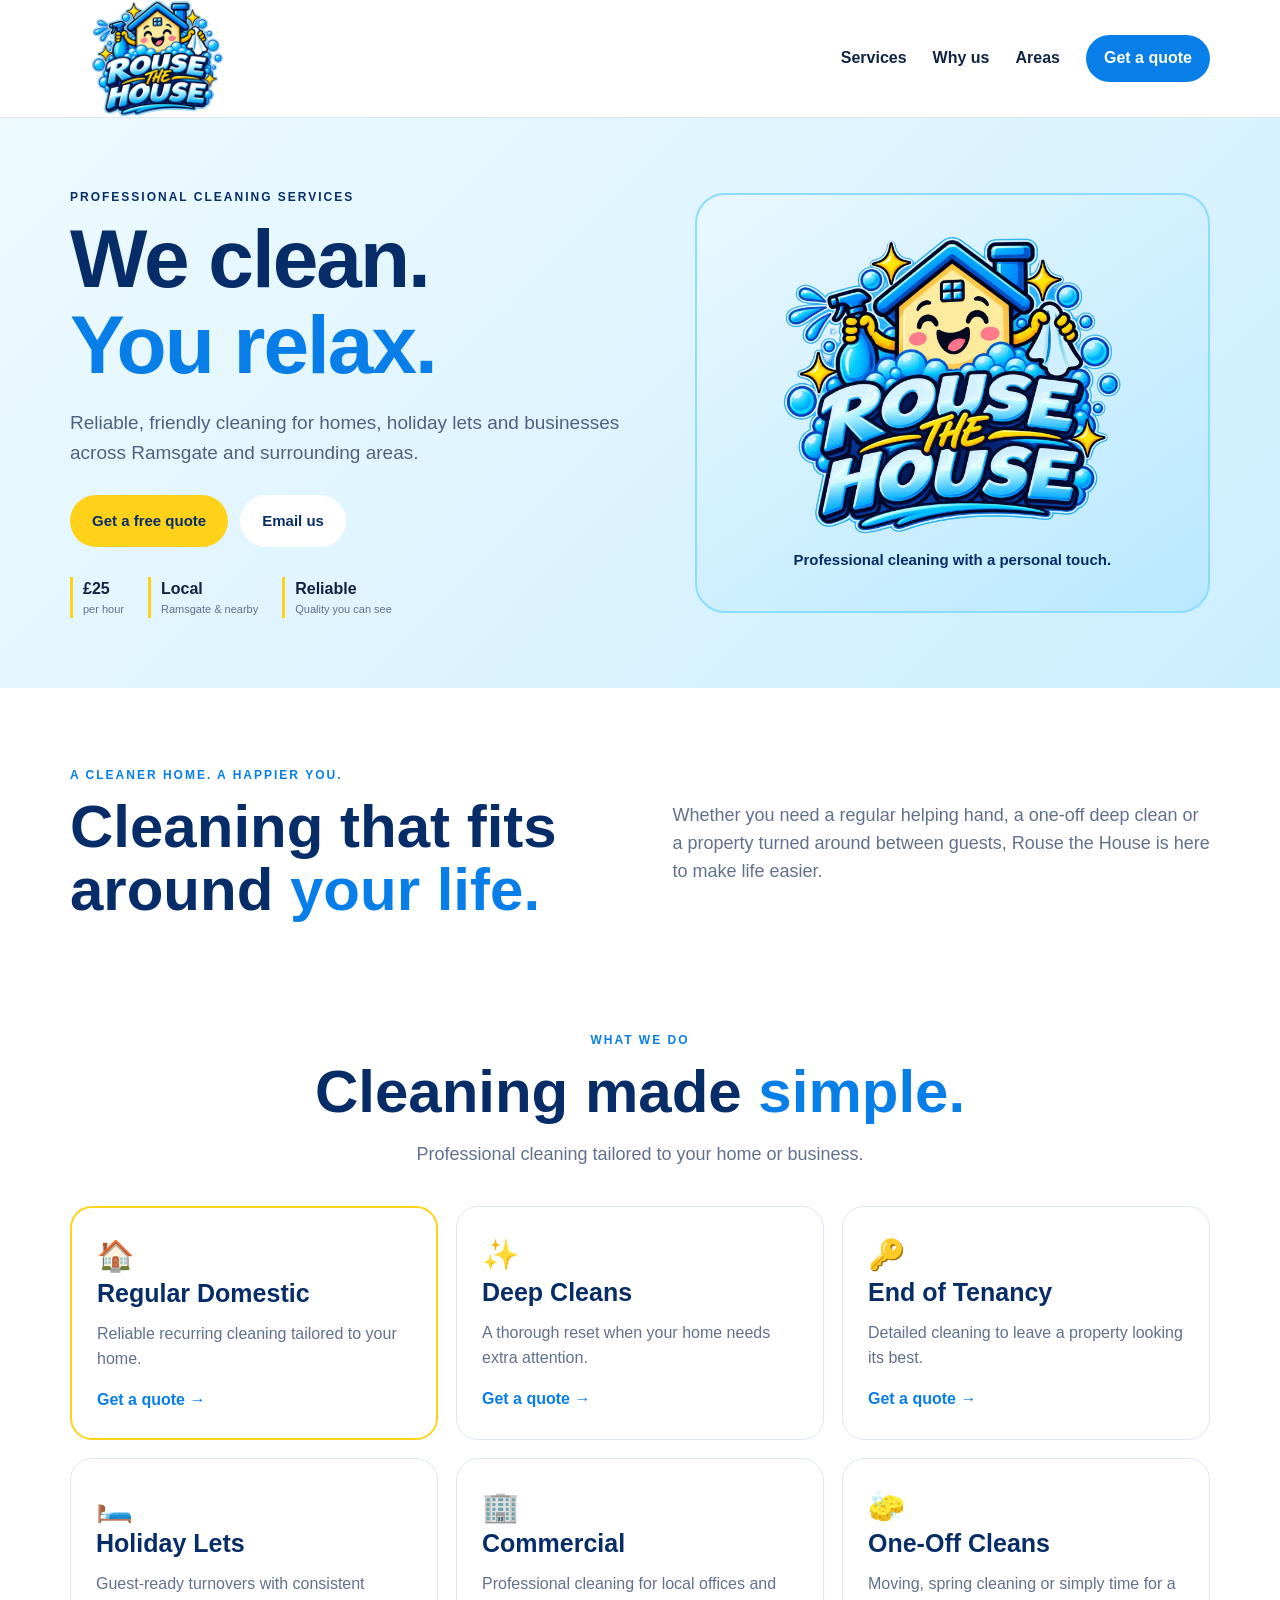
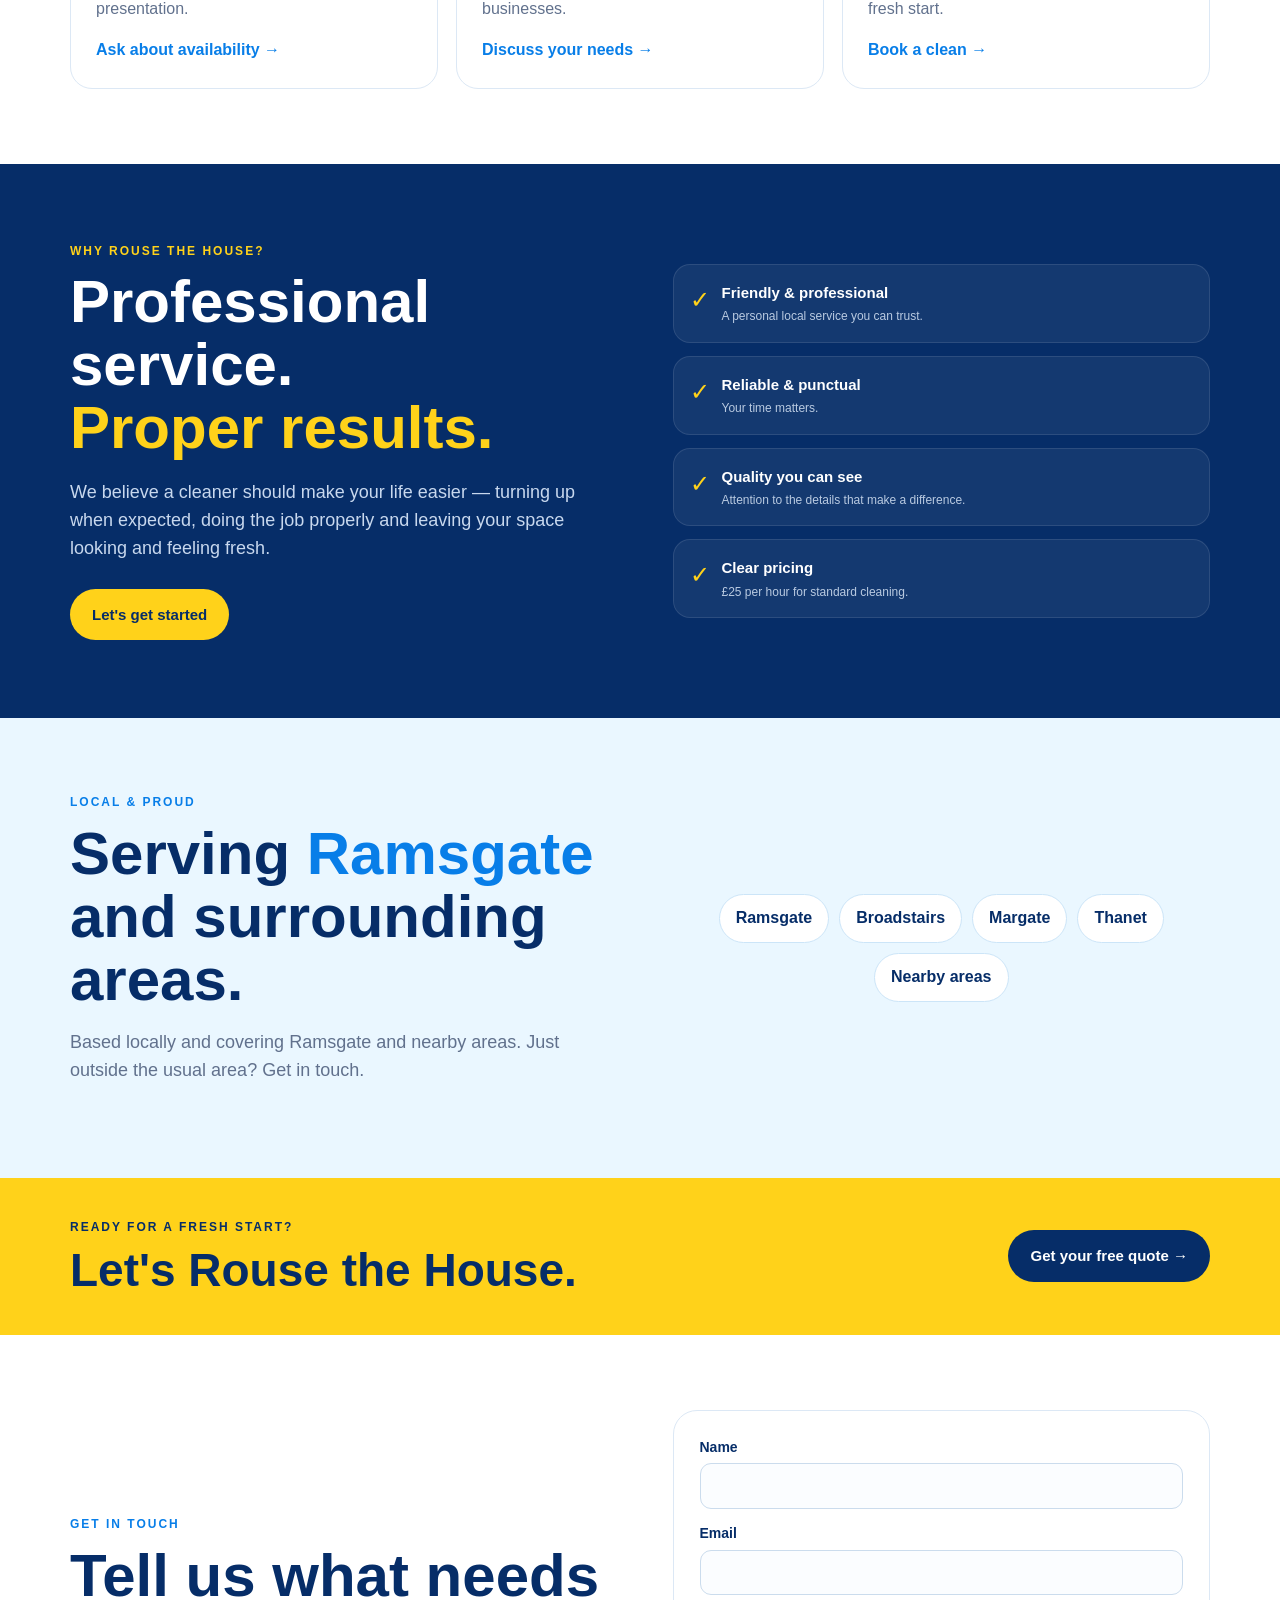
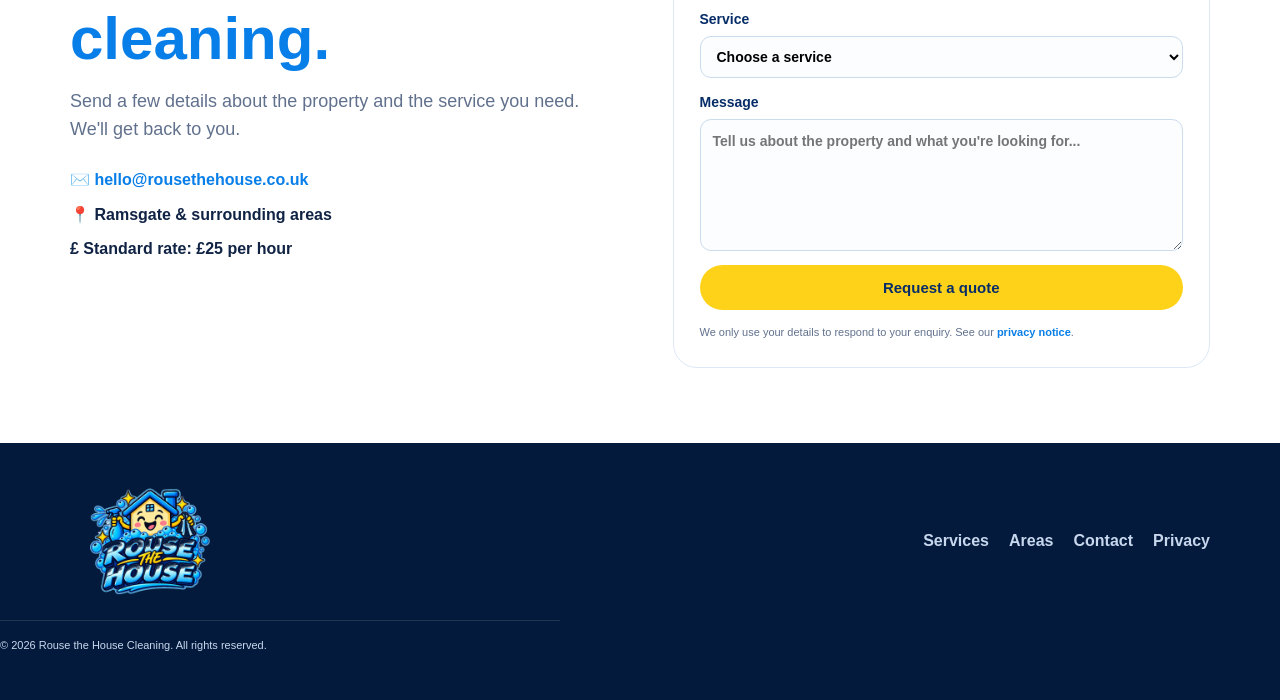
==== index.html @ a6976ee8 "Add files via upload" ====
<!doctype html>
<html lang="en-GB">
<head>
<meta charset="utf-8"><meta name="viewport" content="width=device-width,initial-scale=1">
<meta name="description" content="Rouse the House Cleaning — professional domestic and commercial cleaning in Ramsgate and surrounding areas.">
<title>Rouse the House Cleaning | Ramsgate</title>
<link rel="stylesheet" href="style.css">
</head>
<body>
<header>
  <div class="wrap nav">
    <a class="brand" href="#home"><img class="brandLogo" src="rouse-the-house-logo.png" alt="Rouse the House Cleaning"></a>
    <button class="menu" aria-label="Menu">☰</button>
    <nav><a href="#services">Services</a><a href="#why">Why us</a><a href="#areas">Areas</a><a class="navbtn" href="#contact">Get a quote</a></nav>
  </div>
</header>

<main>
<section id="home" class="hero">
 <div class="wrap heroGrid">
  <div>
   <p class="eyebrow">PROFESSIONAL CLEANING SERVICES</p>
   <h1>We clean.<br><em>You relax.</em></h1>
   <p class="lead">Reliable, friendly cleaning for homes, holiday lets and businesses across Ramsgate and surrounding areas.</p>
   <div class="actions"><a class="btn yellow" href="#contact">Get a free quote</a><a class="btn white" href="mailto:hello@rousethehouse.co.uk">Email us</a></div>
   <div class="stats"><span><b>£25</b>per hour</span><span><b>Local</b>Ramsgate & nearby</span><span><b>Reliable</b>Quality you can see</span></div>
  </div>
  <div class="logoCard">
   <img class="heroLogo" src="rouse-the-house-logo.png" alt="Rouse the House">
   <p>Professional cleaning with a personal touch.</p>
  </div>
 </div>
</section>

<section class="intro"><div class="wrap two">
 <div><p class="eyebrow blue">A CLEANER HOME. A HAPPIER YOU.</p><h2>Cleaning that fits around <em>your life.</em></h2></div>
 <p>Whether you need a regular helping hand, a one-off deep clean or a property turned around between guests, Rouse the House is here to make life easier.</p>
</div></section>

<section id="services" class="section"><div class="wrap">
 <div class="heading"><p class="eyebrow blue">WHAT WE DO</p><h2>Cleaning made <em>simple.</em></h2><p>Professional cleaning tailored to your home or business.</p></div>
 <div class="cards">
  <article><span>🏠</span><h3>Regular Domestic</h3><p>Reliable recurring cleaning tailored to your home.</p><a href="#contact">Get a quote →</a></article>
  <article><span>✨</span><h3>Deep Cleans</h3><p>A thorough reset when your home needs extra attention.</p><a href="#contact">Get a quote →</a></article>
  <article><span>🔑</span><h3>End of Tenancy</h3><p>Detailed cleaning to leave a property looking its best.</p><a href="#contact">Get a quote →</a></article>
  <article><span>🛏️</span><h3>Holiday Lets</h3><p>Guest-ready turnovers with consistent presentation.</p><a href="#contact">Ask about availability →</a></article>
  <article><span>🏢</span><h3>Commercial</h3><p>Professional cleaning for local offices and businesses.</p><a href="#contact">Discuss your needs →</a></article>
  <article><span>🧽</span><h3>One-Off Cleans</h3><p>Moving, spring cleaning or simply time for a fresh start.</p><a href="#contact">Book a clean →</a></article>
 </div>
</div></section>

<section id="why" class="dark"><div class="wrap two">
 <div><p class="eyebrow yellowText">WHY ROUSE THE HOUSE?</p><h2>Professional service.<br><em>Proper results.</em></h2><p class="copy">We believe a cleaner should make your life easier — turning up when expected, doing the job properly and leaving your space looking and feeling fresh.</p><a class="btn yellow" href="#contact">Let's get started</a></div>
 <div class="promises">
  <div>✓ <span><b>Friendly & professional</b><small>A personal local service you can trust.</small></span></div>
  <div>✓ <span><b>Reliable & punctual</b><small>Your time matters.</small></span></div>
  <div>✓ <span><b>Quality you can see</b><small>Attention to the details that make a difference.</small></span></div>
  <div>✓ <span><b>Clear pricing</b><small>£25 per hour for standard cleaning.</small></span></div>
 </div>
</div></section>

<section id="areas" class="section light"><div class="wrap two">
 <div><p class="eyebrow blue">LOCAL & PROUD</p><h2>Serving <em>Ramsgate</em> and surrounding areas.</h2><p>Based locally and covering Ramsgate and nearby areas. Just outside the usual area? Get in touch.</p></div>
 <div class="pills"><span>Ramsgate</span><span>Broadstairs</span><span>Margate</span><span>Thanet</span><span>Nearby areas</span></div>
</div></section>

<section class="yellowBand"><div class="wrap band"><div><p class="eyebrow">READY FOR A FRESH START?</p><h2>Let's Rouse the House.</h2></div><a class="btn darkBtn" href="#contact">Get your free quote →</a></div></section>

<section id="contact" class="section"><div class="wrap two contact">
 <div><p class="eyebrow blue">GET IN TOUCH</p><h2>Tell us what needs <em>cleaning.</em></h2><p>Send a few details about the property and the service you need. We'll get back to you.</p>
 <div class="details"><a href="mailto:hello@rousethehouse.co.uk">✉️ hello@rousethehouse.co.uk</a><span>📍 Ramsgate & surrounding areas</span><span>£ Standard rate: £25 per hour</span></div></div>
 <form action="mailto:hello@rousethehouse.co.uk" method="post" enctype="text/plain">
  <label>Name<input name="name" required></label><label>Email<input name="email" type="email" required></label>
  <label>Service<select name="service" required><option value="">Choose a service</option><option>Regular domestic</option><option>Deep clean</option><option>End of tenancy</option><option>Holiday let</option><option>Commercial</option><option>One-off clean</option></select></label>
  <label>Message<textarea name="message" rows="5" required placeholder="Tell us about the property and what you're looking for..."></textarea></label>
  <button class="btn yellow full">Request a quote</button>
  <small>We only use your details to respond to your enquiry. See our <a href="privacy.html">privacy notice</a>.</small>
 </form>
</div></section>
</main>

<footer><div class="wrap foot"><a class="brand" href="#home"><img class="brandLogo" src="rouse-the-house-logo.png" alt="Rouse the House Cleaning"></a><div class="links"><a href="#services">Services</a><a href="#areas">Areas</a><a href="#contact">Contact</a><a href="privacy.html">Privacy</a></div></div><div class="wrap copy">© 2026 Rouse the House Cleaning. All rights reserved.</div></footer>
<script>
const m=document.querySelector(".menu"),n=document.querySelector("nav");m.onclick=()=>n.classList.toggle("open");
document.querySelectorAll("nav a").forEach(a=>a.onclick=()=>n.classList.remove("open"));
</script>
</body></html>
---- style.css ----
:root{
 --blue:#087ee8;--deep:#062d68;--yellow:#ffd21a;--sky:#eaf7ff;
 --ink:#102344;--muted:#61718d;--line:#dce8f5;
}
*{box-sizing:border-box}
html{scroll-behavior:smooth}
body{margin:0;font-family:Arial,Helvetica,sans-serif;color:var(--ink);line-height:1.55;overflow-x:hidden}
a{text-decoration:none;color:inherit}
img{max-width:100%;height:auto;display:block}
.wrap{width:min(1140px,calc(100% - 32px));margin:0 auto}
header{position:sticky;top:0;z-index:20;background:rgba(255,255,255,.97);border-bottom:1px solid var(--line)}
.nav{min-height:76px;display:flex;align-items:center;justify-content:space-between;gap:20px}
.brandLogo{width:175px;height:auto}
nav{display:flex;align-items:center;gap:26px;font-weight:800}
nav a:hover{color:var(--blue)}
.navbtn{background:var(--blue);color:#fff!important;padding:11px 18px;border-radius:30px}
.menu{display:none;border:0;background:none;font-size:28px;color:var(--deep)}

.hero{background:linear-gradient(135deg,#eefaff,#cdeeff);padding:70px 0}
.heroGrid{display:grid;grid-template-columns:1.05fr .95fr;gap:55px;align-items:center}
.eyebrow{font-size:12px;letter-spacing:2px;font-weight:900;margin:0 0 10px;color:var(--deep)}
.blue{color:var(--blue)}
.yellowText{color:var(--yellow)}
h1,h2,h3{font-family:Arial,Helvetica,sans-serif;line-height:1.05;margin:0}
h1{font-size:clamp(50px,7vw,82px);color:var(--deep);letter-spacing:-2px}
h1 em,h2 em{font-style:normal;color:var(--blue)}
h2{font-size:clamp(40px,5vw,60px);color:var(--deep)}
h3{font-size:25px;color:var(--deep)}
.lead{font-size:19px;color:#4e6280;max-width:620px;margin:20px 0 28px}
.actions{display:flex;gap:12px;flex-wrap:wrap}
.btn{display:inline-flex;align-items:center;justify-content:center;border:0;border-radius:30px;padding:14px 22px;font-weight:900;font-size:15px;cursor:pointer}
.yellow{background:var(--yellow);color:var(--deep)}
.white{background:#fff;color:var(--deep)}
.stats{display:flex;gap:24px;margin-top:30px}
.stats span{border-left:3px solid var(--yellow);padding-left:10px;font-size:11px;color:var(--muted)}
.stats b{display:block;font-size:16px;color:var(--ink)}
.logoCard{background:linear-gradient(145deg,#e9f8ff,#b9e8ff);border:2px solid #8bdcff;border-radius:30px;padding:30px;min-height:420px;display:flex;flex-direction:column;align-items:center;justify-content:center;text-align:center}
.heroLogo{width:min(100%,470px);max-height:355px;object-fit:contain}
.logoCard p{margin:12px 0 0;font-weight:800;color:var(--deep);font-size:15px}

.intro{padding:78px 0 35px}
.two{display:grid;grid-template-columns:1fr 1fr;gap:65px;align-items:center}
.intro p:last-child,.light p:last-child{font-size:18px;color:var(--muted)}
.section{padding:75px 0}
.heading{text-align:center;max-width:680px;margin:0 auto 38px}
.heading>p:last-child{color:var(--muted);font-size:18px}
.cards{display:grid;grid-template-columns:repeat(3,1fr);gap:18px}
.cards article{border:1px solid var(--line);border-radius:22px;padding:25px;background:#fff}
.cards article:first-child{border:2px solid var(--yellow)}
.cards article>span{font-size:30px}
.cards p{color:var(--muted)}
.cards a{font-weight:900;color:var(--blue)}

.dark{padding:78px 0;background:var(--deep);color:#fff}
.dark h2{color:#fff}
.dark h2 em{color:var(--yellow)}
.copy{font-size:18px;color:#c8d8ee;max-width:560px;margin:20px 0 26px}
.promises{display:grid;gap:13px}
.promises>div{background:rgba(255,255,255,.06);border:1px solid rgba(255,255,255,.1);border-radius:17px;padding:16px;color:var(--yellow);font-size:24px;display:flex;gap:12px;align-items:flex-start}
.promises span{font-size:15px;color:#fff}
.promises small{display:block;color:#b9cae1;font-size:12px;margin-top:3px}
.light{background:var(--sky)}
.pills{display:flex;gap:10px;flex-wrap:wrap;justify-content:center}
.pills span{background:#fff;padding:11px 16px;border-radius:30px;font-weight:900;color:var(--deep);border:1px solid #cce5f8}

.yellowBand{background:var(--yellow);padding:40px 0}
.band{display:flex;align-items:center;justify-content:space-between;gap:25px}
.band h2{font-size:46px}
.darkBtn{background:var(--deep);color:#fff}

.contact>div:first-child>p:not(.eyebrow){color:var(--muted);font-size:18px}
.details{display:grid;gap:10px;margin-top:24px;font-weight:800}
.details a{color:var(--blue)}
form{background:#fff;border:1px solid var(--line);border-radius:24px;padding:26px;display:grid;gap:14px}
label{font-size:14px;font-weight:900;color:var(--deep)}
input,select,textarea{display:block;width:100%;margin-top:5px;border:1px solid #cbdced;border-radius:11px;padding:11px 12px;font:inherit;background:#fbfdff}
textarea{resize:vertical}
.full{width:100%}
form small{color:var(--muted);font-size:11px}
form small a{color:var(--blue);font-weight:900}

footer{background:#041a3c;color:#c7d7ed;padding:45px 0 20px}
.foot{display:flex;justify-content:space-between;align-items:center;gap:25px}
.foot .brandLogo{width:160px}
.links{display:flex;gap:20px;font-weight:800}
.links a:hover{color:var(--yellow)}
footer .copy{border-top:1px solid rgba(255,255,255,.12);margin-top:25px;padding-top:16px;font-size:11px}

@media(max-width:850px){
 .wrap{width:calc(100% - 28px)}
 .nav{min-height:70px}
 .brandLogo{width:160px}
 .menu{display:block}
 nav{display:none;position:absolute;top:70px;left:0;right:0;background:#fff;padding:18px 20px;flex-direction:column;align-items:stretch;gap:0;border-bottom:1px solid var(--line)}
 nav.open{display:flex}
 nav a{padding:13px 5px}
 .hero{padding:50px 0}
 .heroGrid,.two{grid-template-columns:1fr;gap:38px}
 .heroGrid>div:first-child{min-width:0}
 h1{font-size:58px;letter-spacing:-1px}
 .lead{font-size:17px}
 .logoCard{min-height:350px;padding:24px 14px}
 .heroLogo{max-height:290px}
 .stats{display:grid;grid-template-columns:repeat(2,1fr);gap:12px}
 .stats span:last-child{grid-column:1/-1}
 .section,.intro{padding:60px 0 25px}
 .cards{grid-template-columns:1fr 1fr}
 .dark{padding:65px 0}
 .band{align-items:flex-start}
}
@media(max-width:560px){
 .brandLogo{width:150px}
 .hero{padding:42px 0}
 h1{font-size:51px}
 h2{font-size:42px}
 .eyebrow{font-size:10px;letter-spacing:1.5px}
 .actions{display:grid;grid-template-columns:1fr}
 .actions .btn{width:100%}
 .stats{grid-template-columns:1fr 1fr}
 .stats span:last-child{grid-column:auto}
 .stats span{font-size:10px}
 .stats b{font-size:14px}
 .logoCard{min-height:300px;border-radius:24px;padding:18px 10px}
 .heroLogo{max-height:245px}
 .logoCard p{font-size:12px}
 .cards{grid-template-columns:1fr}
 .cards article{padding:21px}
 .promises>div{font-size:21px}
 .band{display:grid;grid-template-columns:1fr;gap:18px}
 .band h2{font-size:38px}
 .foot{display:grid;grid-template-columns:1fr;gap:20px}
 .links{flex-wrap:wrap;gap:14px;font-size:14px}
}
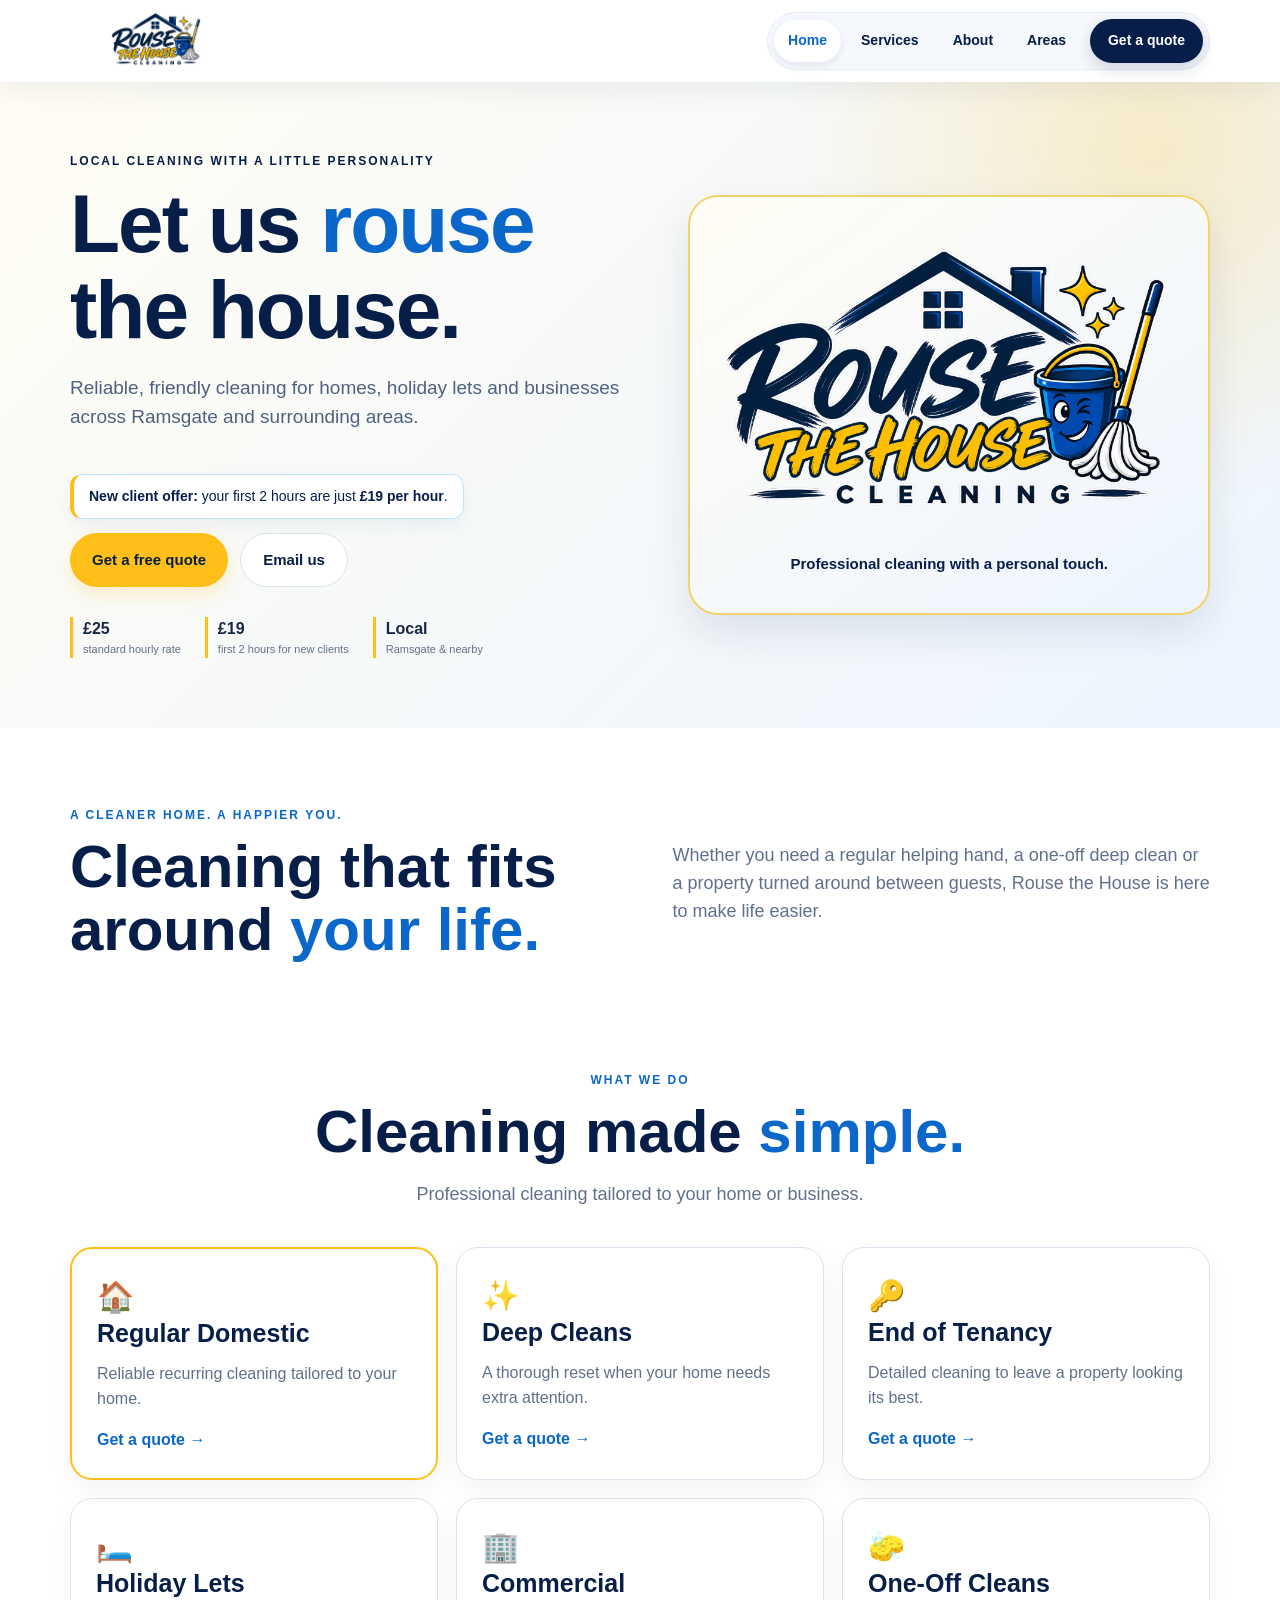
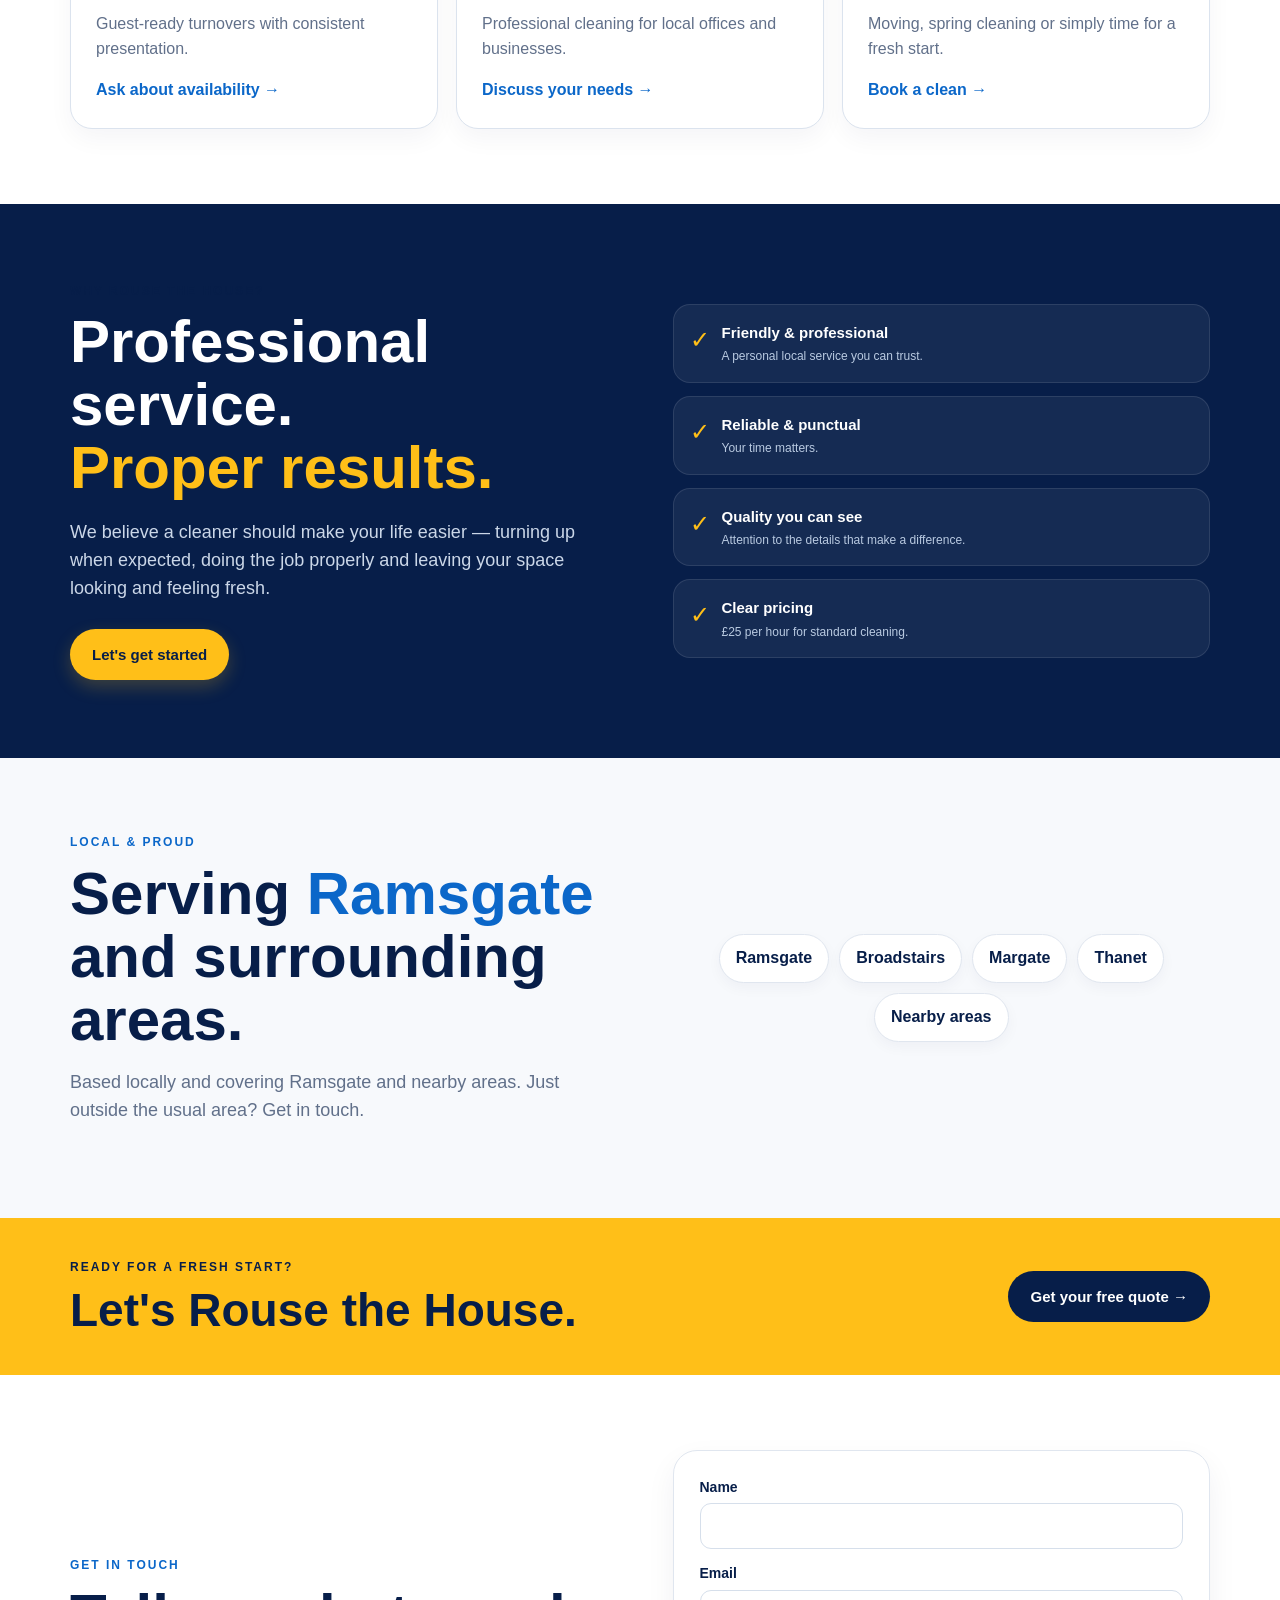
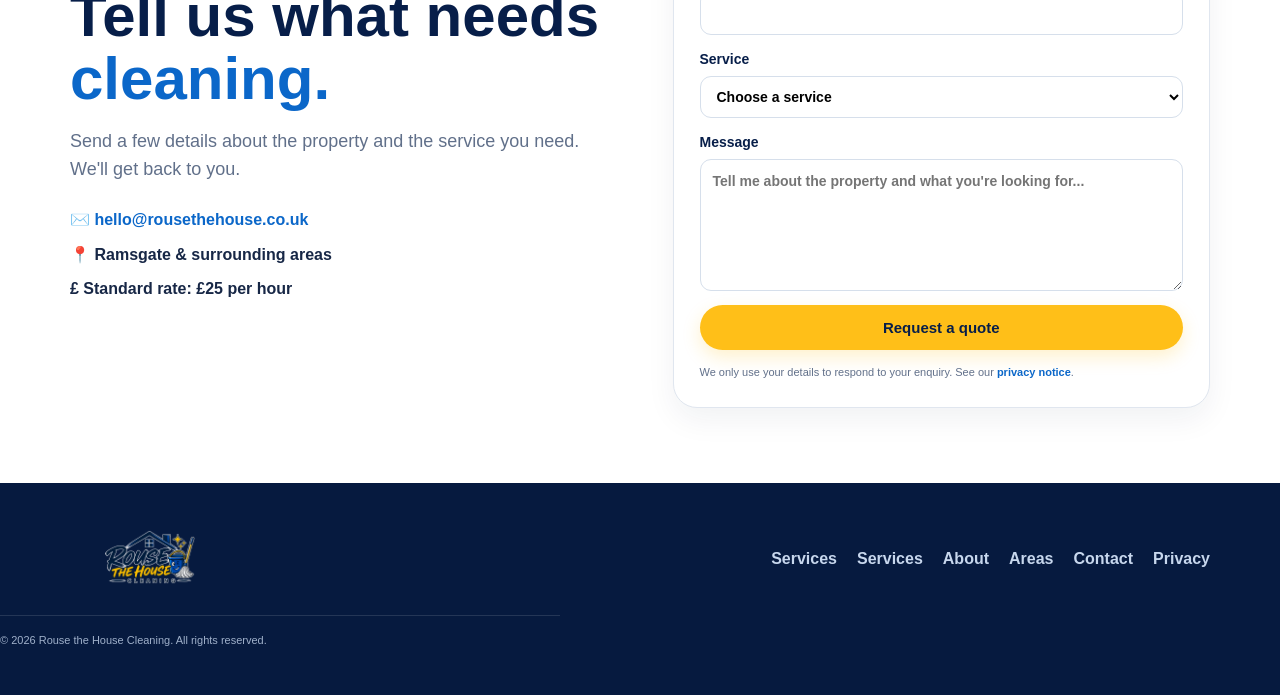
==== commit fe98cf87: "Add files via upload" ====
--- a/index.html
+++ b/index.html
@@ -4,14 +4,14 @@
 <meta charset="utf-8"><meta name="viewport" content="width=device-width,initial-scale=1">
 <meta name="description" content="Rouse the House Cleaning — professional domestic and commercial cleaning in Ramsgate and surrounding areas.">
 <title>Rouse the House Cleaning | Ramsgate</title>
-<link rel="stylesheet" href="style.css">
+<link rel="stylesheet" href="style.css"><link rel="icon" type="image/png" href="favicon.png">
 </head>
 <body>
 <header>
   <div class="wrap nav">
     <a class="brand" href="#home"><img class="brandLogo" src="rouse-the-house-logo.png" alt="Rouse the House Cleaning"></a>
-    <button class="menu" aria-label="Menu">☰</button>
-    <nav><a href="#services">Services</a><a href="#why">Why us</a><a href="#areas">Areas</a><a class="navbtn" href="#contact">Get a quote</a></nav>
+    <button class="menu" aria-label="Open navigation"><span></span><span></span><span></span></button>
+    <nav><a class="active" href="index.html">Home</a><a href="services.html">Services</a><a href="about.html">About</a><a href="#areas">Areas</a><a class="navbtn" href="#contact">Get a quote</a></nav>
   </div>
 </header>
 
@@ -19,11 +19,11 @@
 <section id="home" class="hero">
  <div class="wrap heroGrid">
   <div>
-   <p class="eyebrow">PROFESSIONAL CLEANING SERVICES</p>
-   <h1>We clean.<br><em>You relax.</em></h1>
-   <p class="lead">Reliable, friendly cleaning for homes, holiday lets and businesses across Ramsgate and surrounding areas.</p>
+   <p class="eyebrow">LOCAL CLEANING WITH A LITTLE PERSONALITY</p>
+   <h1>Let us <em>rouse</em><br>the house.</h1>
+   <p class="lead">Reliable, friendly cleaning for homes, holiday lets and businesses across Ramsgate and surrounding areas.</p><p class="offer"><strong>New client offer:</strong> your first 2 hours are just <strong>£19 per hour</strong>.</p>
    <div class="actions"><a class="btn yellow" href="#contact">Get a free quote</a><a class="btn white" href="mailto:hello@rousethehouse.co.uk">Email us</a></div>
-   <div class="stats"><span><b>£25</b>per hour</span><span><b>Local</b>Ramsgate & nearby</span><span><b>Reliable</b>Quality you can see</span></div>
+   <div class="stats"><span><b>£25</b>standard hourly rate</span><span><b>£19</b>first 2 hours for new clients</span><span><b>Local</b>Ramsgate & nearby</span></div>
   </div>
   <div class="logoCard">
    <img class="heroLogo" src="rouse-the-house-logo.png" alt="Rouse the House">
@@ -69,17 +69,21 @@
 <section id="contact" class="section"><div class="wrap two contact">
  <div><p class="eyebrow blue">GET IN TOUCH</p><h2>Tell us what needs <em>cleaning.</em></h2><p>Send a few details about the property and the service you need. We'll get back to you.</p>
  <div class="details"><a href="mailto:hello@rousethehouse.co.uk">✉️ hello@rousethehouse.co.uk</a><span>📍 Ramsgate & surrounding areas</span><span>£ Standard rate: £25 per hour</span></div></div>
- <form action="mailto:hello@rousethehouse.co.uk" method="post" enctype="text/plain">
-  <label>Name<input name="name" required></label><label>Email<input name="email" type="email" required></label>
+ <form action="https://formsubmit.co/hello@rousethehouse.co.uk" method="POST">
+  <input type="hidden" name="_subject" value="New Rouse the House quote request">
+  <input type="hidden" name="_template" value="table">
+  <input type="hidden" name="_honey" style="display:none">
+  <label>Name<input name="name" required autocomplete="name"></label>
+  <label>Email<input name="email" type="email" required autocomplete="email"></label>
   <label>Service<select name="service" required><option value="">Choose a service</option><option>Regular domestic</option><option>Deep clean</option><option>End of tenancy</option><option>Holiday let</option><option>Commercial</option><option>One-off clean</option></select></label>
-  <label>Message<textarea name="message" rows="5" required placeholder="Tell us about the property and what you're looking for..."></textarea></label>
+  <label>Message<textarea name="message" rows="5" required placeholder="Tell me about the property and what you're looking for..."></textarea></label>
   <button class="btn yellow full">Request a quote</button>
   <small>We only use your details to respond to your enquiry. See our <a href="privacy.html">privacy notice</a>.</small>
  </form>
 </div></section>
 </main>
 
-<footer><div class="wrap foot"><a class="brand" href="#home"><img class="brandLogo" src="rouse-the-house-logo.png" alt="Rouse the House Cleaning"></a><div class="links"><a href="#services">Services</a><a href="#areas">Areas</a><a href="#contact">Contact</a><a href="privacy.html">Privacy</a></div></div><div class="wrap copy">© 2026 Rouse the House Cleaning. All rights reserved.</div></footer>
+<footer><div class="wrap foot"><a class="brand" href="#home"><img class="brandLogo" src="rouse-the-house-logo.png" alt="Rouse the House Cleaning"></a><div class="links"><a href="#services">Services</a><a href="services.html">Services</a><a href="about.html">About</a><a href="#areas">Areas</a><a href="#contact">Contact</a><a href="privacy.html">Privacy</a></div></div><div class="wrap copy">© 2026 Rouse the House Cleaning. All rights reserved.</div></footer>
 <script>
 const m=document.querySelector(".menu"),n=document.querySelector("nav");m.onclick=()=>n.classList.toggle("open");
 document.querySelectorAll("nav a").forEach(a=>a.onclick=()=>n.classList.remove("open"));
--- a/style.css
+++ b/style.css
@@ -1,7 +1,9 @@
+
 
 :root{
- --blue:#087ee8;--deep:#062d68;--yellow:#ffd21a;--sky:#eaf7ff;
- --ink:#102344;--muted:#61718d;--line:#dce8f5;
+ --blue:#0b67c9;--deep:#071e49;--yellow:#ffbf18;--sky:#fff9e8;
+ --ink:#172746;--muted:#61708a;--line:#dbe3ee;
+ --blueSoft:#eaf3ff;--goldSoft:#fff5cf;
 }
 *{box-sizing:border-box}
 html{scroll-behavior:smooth}
@@ -132,3 +134,582 @@
  .foot{display:grid;grid-template-columns:1fr;gap:20px}
  .links{flex-wrap:wrap;gap:14px;font-size:14px}
 }
+
+
+nav a.active{color:var(--blue)}
+.offer{display:inline-block;background:#fff;border:1px solid #bfe5fb;border-left:4px solid var(--yellow);padding:11px 15px;border-radius:12px;color:var(--deep);font-size:14px;box-shadow:0 8px 20px rgba(6,45,104,.06)}
+.offer strong{font-weight:900}
+.aboutHero{background:linear-gradient(135deg,#fffdf7,#eef8ff);padding:72px 0 80px}
+.aboutGrid{display:grid;grid-template-columns:1fr .85fr;gap:70px;align-items:center}
+.aboutCopy h1{font-size:clamp(48px,6vw,72px)}
+.aboutCopy>p:not(.eyebrow){font-size:17px;color:#4e6280}
+.goldLine{width:55px;height:3px;background:var(--yellow);margin:25px 0}
+.closing{font-weight:900!important;color:var(--deep)!important;font-size:18px!important}
+.aboutPhotoWrap{position:relative;padding-bottom:28px}
+.aboutPhoto{width:100%;aspect-ratio:4/5;object-fit:cover;object-position:center top;border-radius:28px;box-shadow:0 20px 45px rgba(6,45,104,.16)}
+.founderCard{position:absolute;left:20px;right:20px;bottom:0;background:var(--deep);color:#fff;border-radius:18px;padding:17px 22px;box-shadow:0 14px 30px rgba(6,45,104,.2)}
+.founderCard strong,.founderCard span{display:block}
+.founderCard span{color:var(--yellow);font-size:13px;margin-top:3px}
+.signature{font-family:cursive;font-size:30px;color:var(--yellow);line-height:1;margin-bottom:5px}
+.aboutValues{padding:75px 0 65px;background:#fff}
+.valueGrid{display:grid;grid-template-columns:repeat(4,1fr);gap:0;margin-top:40px}
+.valueGrid article{padding:10px 28px;text-align:center;border-right:1px solid var(--line)}
+.valueGrid article:last-child{border-right:0}
+.valueIcon{font-size:42px;color:#c79619;margin-bottom:10px}
+.valueGrid h3{font-size:20px}
+.valueGrid p{color:var(--muted);font-size:14px}
+.aboutEnd{text-align:center;margin-top:40px;padding-top:25px;border-top:1px solid var(--line)}
+.aboutEnd strong{display:block;color:var(--deep);font-size:20px}
+.aboutEnd span{color:var(--muted)}
+.priceHero{background:linear-gradient(135deg,#eefaff,#d9efff);padding:70px 0}
+.priceHero h1{font-size:clamp(52px,7vw,78px)}
+.rateBox{display:grid;grid-template-columns:1fr 1fr;gap:16px;max-width:760px;margin-top:30px}
+.rateBox>div{background:#fff;border:1px solid var(--line);border-radius:20px;padding:24px}
+.rateBox span,.rateBox small{display:block;color:var(--muted)}
+.rateBox strong{display:block;font-size:52px;line-height:1;color:var(--deep);margin:7px 0}
+.rateBox .newClient{border:2px solid var(--yellow);background:#fffef1}
+.rateBox .newClient strong{color:var(--blue)}
+.includedGrid,.specialGrid,.extraGrid{display:grid;grid-template-columns:repeat(3,1fr);gap:18px}
+.includedGrid article,.specialCard,.extraGrid article{border:1px solid var(--line);border-radius:22px;padding:24px;background:#fff}
+.includedGrid h3,.specialCard h3,.extraGrid h3{font-size:23px}
+.includedGrid ul{padding-left:20px;color:var(--muted);margin-bottom:0}
+.includedGrid li{margin:7px 0}
+.deepList{display:grid;grid-template-columns:repeat(2,1fr);gap:12px;max-width:850px;margin:0 auto}
+.deepList div{background:#fff;border:1px solid var(--line);border-radius:14px;padding:14px 17px;font-weight:800;color:var(--deep)}
+.note{color:var(--muted);font-size:13px;text-align:center;margin:22px auto 0;max-width:800px}
+.from{font-size:28px;font-weight:900;color:var(--blue);margin:8px 0 12px}
+.extraGrid article strong{display:block;font-size:26px;color:var(--blue);margin:8px 0}
+.extraGrid article p,.specialCard p{color:var(--muted)}
+@media(max-width:850px){
+ .aboutGrid{grid-template-columns:1fr;gap:42px}
+ .valueGrid{grid-template-columns:1fr 1fr}
+ .valueGrid article:nth-child(2){border-right:0}
+ .valueGrid article{border-bottom:1px solid var(--line);padding:20px}
+ .rateBox,.includedGrid,.specialGrid,.extraGrid{grid-template-columns:1fr}
+}
+@media(max-width:560px){
+ .aboutHero,.priceHero{padding:48px 0 58px}
+ .aboutCopy h1,.priceHero h1{font-size:50px}
+ .aboutCopy>p:not(.eyebrow){font-size:16px}
+ .aboutPhoto{aspect-ratio:1/1.18}
+ .founderCard{left:12px;right:12px;padding:14px 17px}
+ .valueGrid{grid-template-columns:1fr}
+ .valueGrid article{border-right:0!important}
+ .deepList{grid-template-columns:1fr}
+ .rateBox strong{font-size:44px}
+}
+
+/* About page — personal founder layout */
+.aboutIntro{
+  background:linear-gradient(135deg,#fffdf7 0%,#eef8ff 100%);
+  padding:64px 0 70px;
+}
+.aboutIntroInner{
+  display:flex;
+  align-items:center;
+  justify-content:center;
+  gap:44px;
+  max-width:820px;
+  margin:0 auto;
+}
+.aboutPortrait{
+  flex:0 0 175px;
+  width:175px;
+  height:175px;
+  border-radius:50%;
+  overflow:hidden;
+  border:7px solid #fff;
+  box-shadow:0 12px 30px rgba(6,45,104,.15);
+}
+.aboutPortrait img{
+  width:100%;
+  height:100%;
+  object-fit:cover;
+  object-position:center center;
+}
+.aboutIdentity h1{
+  font-size:clamp(52px,7vw,76px);
+  margin:0 0 4px;
+}
+.aboutIdentity h2{
+  margin:0;
+  font-size:17px;
+  color:var(--blue);
+  font-weight:800;
+}
+.introQuote{
+  max-width:510px;
+  margin:22px 0 0;
+  padding-left:18px;
+  border-left:4px solid var(--yellow);
+  font-size:20px;
+  line-height:1.45;
+  color:var(--deep);
+  font-weight:800;
+}
+.aboutStory{
+  padding:82px 0;
+  background:#fff;
+}
+.aboutStoryGrid{
+  display:grid;
+  grid-template-columns:.8fr 1.2fr;
+  gap:70px;
+  max-width:1000px;
+}
+.storyHeading h2{
+  font-size:clamp(40px,5vw,58px);
+  line-height:1.05;
+  margin-top:12px;
+}
+.storyCopy p{
+  color:var(--muted);
+  font-size:17px;
+  line-height:1.75;
+  margin:0 0 18px;
+}
+.storyCopy strong{color:var(--deep)}
+.aboutPrinciples{
+  background:var(--deep);
+  color:#fff;
+  padding:78px 0;
+}
+.principlesIntro{
+  max-width:650px;
+  margin-bottom:42px;
+}
+.principlesIntro h2{
+  font-size:clamp(40px,5vw,58px);
+  line-height:1.05;
+  margin:10px 0 14px;
+}
+.principlesIntro>p:last-child{color:#c7d5e7;font-size:16px}
+.principlesGrid{
+  display:grid;
+  grid-template-columns:repeat(3,1fr);
+  gap:18px;
+}
+.principlesGrid article{
+  background:rgba(255,255,255,.07);
+  border:1px solid rgba(255,255,255,.13);
+  border-radius:22px;
+  padding:27px;
+}
+.principleNumber{
+  display:block;
+  color:var(--yellow);
+  font-size:12px;
+  font-weight:900;
+  letter-spacing:2px;
+  margin-bottom:18px;
+}
+.principlesGrid h3{font-size:22px;margin-bottom:10px}
+.principlesGrid p{color:#c7d5e7;line-height:1.6;font-size:14px}
+.aboutExperience{
+  padding:78px 0;
+  background:#f7fbff;
+}
+.experienceGrid{
+  display:grid;
+  grid-template-columns:1fr 1fr;
+  gap:65px;
+  align-items:center;
+}
+.experienceGrid h2{
+  font-size:clamp(40px,5vw,58px);
+  line-height:1.05;
+  margin-top:10px;
+}
+.experiencePoints>div{
+  padding:18px 0;
+  border-bottom:1px solid var(--line);
+}
+.experiencePoints>div:last-child{border-bottom:0}
+.experiencePoints strong{display:block;font-size:19px;color:var(--deep)}
+.experiencePoints span{display:block;color:var(--muted);margin-top:5px}
+.aboutClosing{
+  padding:72px 0;
+  background:#fff;
+}
+.closingCard{
+  max-width:820px;
+  margin:0 auto;
+  text-align:center;
+  border:1px solid var(--line);
+  border-radius:28px;
+  padding:48px 30px;
+  background:linear-gradient(180deg,#fff,#fffdf4);
+}
+.closingCard h2{
+  font-size:clamp(40px,5vw,58px);
+  line-height:1.05;
+  margin:10px auto 16px;
+}
+.closingCard>p:not(.eyebrow){
+  max-width:650px;
+  margin:0 auto 24px;
+  color:var(--muted);
+  line-height:1.65;
+}
+.closingSignature{
+  margin:22px 0 28px;
+}
+.closingSignature .signature{
+  display:block;
+  font-family:cursive;
+  color:#c79619;
+  font-size:35px;
+  line-height:1;
+}
+.closingSignature strong,.closingSignature small{display:block}
+.closingSignature strong{color:var(--deep);margin-top:5px}
+.closingSignature small{color:var(--muted);margin-top:3px}
+@media(max-width:760px){
+  .aboutIntro{padding:48px 0 55px}
+  .aboutIntroInner{gap:24px;justify-content:flex-start}
+  .aboutPortrait{flex-basis:145px;width:145px;height:145px}
+  .aboutIdentity h1{font-size:50px}
+  .aboutIdentity h2{font-size:14px}
+  .introQuote{font-size:16px;margin-top:14px;padding-left:12px}
+  .aboutStory{padding:60px 0}
+  .aboutStoryGrid,.experienceGrid{grid-template-columns:1fr;gap:32px}
+  .storyHeading h2,.experienceGrid h2{font-size:42px}
+  .principlesGrid{grid-template-columns:1fr}
+  .aboutPrinciples,.aboutExperience{padding:60px 0}
+}
+@media(max-width:480px){
+  .aboutIntroInner{flex-direction:column;text-align:center}
+  .aboutPortrait{width:135px;height:135px;flex-basis:135px}
+  .aboutIdentity .eyebrow{margin-bottom:5px}
+  .introQuote{margin:16px auto 0;text-align:left;max-width:330px}
+  .storyCopy p{font-size:16px}
+  .closingCard{padding:38px 20px}
+}
+
+/* ===== Rouse the House refreshed brand ===== */
+body{background:#fff;color:var(--ink)}
+header{background:rgba(255,255,255,.97);border-bottom:2px solid #edf0f5}
+.brandLogo{width:190px;max-height:62px;object-fit:contain}
+nav a{color:var(--deep)}
+.navbtn{background:var(--deep);box-shadow:0 5px 14px rgba(7,30,73,.15)}
+.navbtn:hover{background:var(--blue)}
+.hero{
+  background:
+    radial-gradient(circle at 90% 10%,rgba(255,191,24,.22),transparent 28%),
+    linear-gradient(135deg,#fffdf4 0%,#eef5ff 100%);
+}
+.heroGrid{gap:42px}
+.eyebrow{color:var(--deep)}
+.eyebrow.blue{color:var(--blue)}
+h1,h2,h3{color:var(--deep)}
+h1 em,h2 em{color:var(--blue)}
+.btn.yellow{background:var(--yellow);color:var(--deep);box-shadow:0 7px 18px rgba(255,191,24,.22)}
+.btn.yellow:hover{transform:translateY(-1px);filter:brightness(.98)}
+.btn.white{border:1px solid var(--line)}
+.logoCard{
+  background:linear-gradient(145deg,#fffdf5,#eef5ff);
+  border:2px solid #f1d36a;
+  box-shadow:0 18px 40px rgba(7,30,73,.10);
+}
+.logoCard .heroLogo{width:min(100%,500px);max-height:380px}
+.intro{background:#fff}
+.cards article{box-shadow:0 10px 25px rgba(7,30,73,.045);transition:.2s ease}
+.cards article:hover{transform:translateY(-3px);box-shadow:0 15px 30px rgba(7,30,73,.09)}
+.cards article:first-child{border-color:var(--yellow)}
+.cards a{color:var(--blue)}
+.dark{background:var(--deep)}
+.dark h2{color:#fff}
+.dark h2 em{color:var(--yellow)}
+.dark .copy{color:#cbd7e8}
+.yellowBand{background:var(--yellow)}
+.yellowBand h2{color:var(--deep)}
+.darkBtn{background:var(--deep);color:#fff}
+.light{background:#f7f9fc}
+.pills span{
+  background:#fff;border:1px solid #e0e6ef;color:var(--deep);
+  box-shadow:0 5px 14px rgba(7,30,73,.04)
+}
+form{border:1px solid #e0e6ef;box-shadow:0 12px 30px rgba(7,30,73,.06)}
+form input,form select,form textarea{border-color:#d6dfeb;background:#fff}
+form input:focus,form select:focus,form textarea:focus{border-color:var(--blue);outline:3px solid rgba(11,103,201,.10)}
+footer{background:#061a3f}
+footer a:hover{color:var(--yellow)}
+.copy{color:#9fb0ca}
+.priceHero{background:
+ radial-gradient(circle at 88% 15%,rgba(255,191,24,.22),transparent 25%),
+ linear-gradient(135deg,#fffdf4,#edf4ff)}
+.rateBox .newClient{border-color:var(--yellow);background:#fffdf0}
+.rateBox .newClient strong{color:var(--blue)}
+.extraGrid article strong,.from{color:var(--blue)}
+.aboutPrinciples{background:var(--deep)}
+.aboutClosing{background:#fffdf4}
+.aboutExperience{background:#f7f9fc}
+@media(max-width:760px){
+ .brandLogo{width:155px;max-height:55px}
+ .logoCard{min-height:330px;padding:22px}
+ .logoCard .heroLogo{max-height:275px}
+}
+
+/* ===== Modern floating navigation ===== */
+header{
+  position:sticky;
+  top:0;
+  z-index:1000;
+  background:rgba(255,255,255,.88);
+  backdrop-filter:blur(18px);
+  -webkit-backdrop-filter:blur(18px);
+  border:0;
+  box-shadow:0 8px 28px rgba(7,30,73,.07);
+}
+.nav{
+  min-height:82px;
+  display:flex;
+  align-items:center;
+  justify-content:space-between;
+  gap:24px;
+}
+.brand{
+  display:flex;
+  align-items:center;
+  flex-shrink:0;
+}
+.brandLogo{
+  width:172px;
+  height:auto;
+  max-height:62px;
+  object-fit:contain;
+}
+nav{
+  display:flex;
+  align-items:center;
+  gap:6px;
+  padding:6px;
+  background:#f5f8fc;
+  border:1px solid #e5ebf3;
+  border-radius:999px;
+}
+nav a{
+  color:var(--deep);
+  font-size:14px;
+  font-weight:800;
+  text-decoration:none;
+  padding:10px 14px;
+  border-radius:999px;
+  transition:all .18s ease;
+  white-space:nowrap;
+}
+nav a:hover,
+nav a.active{
+  background:#fff;
+  color:var(--blue);
+  box-shadow:0 3px 10px rgba(7,30,73,.08);
+}
+nav .navbtn{
+  background:var(--deep);
+  color:#fff;
+  padding:11px 18px;
+  margin-left:4px;
+  box-shadow:0 6px 15px rgba(7,30,73,.16);
+}
+nav .navbtn:hover{
+  background:var(--blue);
+  color:#fff;
+  transform:translateY(-1px);
+}
+.menu{
+  display:none;
+  width:46px;
+  height:46px;
+  border:1px solid #dfe7f1;
+  border-radius:50%;
+  background:#f5f8fc;
+  color:var(--deep);
+  font-size:21px;
+  line-height:1;
+  cursor:pointer;
+}
+@media(max-width:900px){
+  .nav{min-height:74px}
+  .brandLogo{width:150px}
+  nav{gap:2px}
+  nav a{padding:9px 10px;font-size:13px}
+  nav .navbtn{padding:10px 13px}
+}
+@media(max-width:760px){
+  header{background:rgba(255,255,255,.94)}
+  .nav{min-height:70px}
+  .brandLogo{width:145px;max-height:55px}
+  .menu{display:grid;place-items:center}
+  nav{
+    display:none;
+    position:absolute;
+    top:78px;
+    left:14px;
+    right:14px;
+    padding:10px;
+    border-radius:22px;
+    background:rgba(255,255,255,.98);
+    box-shadow:0 18px 40px rgba(7,30,73,.15);
+    border:1px solid #e1e8f1;
+    flex-direction:column;
+    align-items:stretch;
+    gap:3px;
+  }
+  nav.open{display:flex}
+  nav a{
+    width:100%;
+    text-align:left;
+    padding:13px 15px;
+    border-radius:13px;
+    font-size:15px;
+  }
+  nav .navbtn{
+    margin:4px 0 0;
+    text-align:center;
+  }
+}
+
+.menu span{
+  display:block;
+  width:19px;
+  height:2px;
+  background:var(--deep);
+  border-radius:2px;
+  margin:3px auto;
+}
+
+/* ===== Services page ===== */
+.servicesHero{
+  background:
+    radial-gradient(circle at 88% 18%,rgba(255,191,24,.22),transparent 26%),
+    linear-gradient(135deg,#fffdf4,#edf5ff);
+  padding:72px 0 78px;
+}
+.servicesHero h1{
+  font-size:clamp(52px,7vw,78px);
+  line-height:1;
+  margin:8px 0 18px;
+}
+.servicesHero .lead{max-width:760px}
+.serviceSection{padding:78px 0}
+.serviceSection.light{background:#f7f9fc}
+.serviceSectionHead{max-width:760px;margin-bottom:35px}
+.serviceSectionHead h2{
+  font-size:clamp(40px,5vw,58px);
+  line-height:1.05;
+  margin:8px 0 13px;
+}
+.serviceCard{
+  background:#fff;
+  border:1px solid var(--line);
+  border-radius:25px;
+  padding:30px;
+  box-shadow:0 10px 26px rgba(7,30,73,.05);
+}
+.serviceTop{
+  display:flex;
+  justify-content:space-between;
+  align-items:flex-start;
+  gap:20px;
+}
+.serviceCard h3{font-size:27px;margin:0 0 5px}
+.servicePrice{text-align:right;flex-shrink:0}
+.servicePrice strong{display:block;font-size:30px;color:var(--blue)}
+.servicePrice span{font-size:12px;color:var(--muted)}
+.serviceCard>p{color:var(--muted);line-height:1.65}
+.includedTitle{
+  margin-top:25px;
+  font-size:13px;
+  font-weight:900;
+  letter-spacing:.08em;
+  text-transform:uppercase;
+  color:var(--deep);
+}
+.cleanList{
+  display:grid;
+  grid-template-columns:repeat(3,1fr);
+  gap:10px 18px;
+  margin:15px 0 0;
+}
+.cleanList div{
+  padding:11px 13px;
+  border:1px solid #e4eaf2;
+  border-radius:12px;
+  color:var(--muted);
+  font-size:14px;
+  background:#fbfcfe;
+}
+.cleanList div::first-letter{color:var(--blue)}
+.newClientBox{
+  margin-top:22px;
+  padding:17px 20px;
+  border:2px solid var(--yellow);
+  background:#fffdf0;
+  border-radius:16px;
+  display:flex;
+  align-items:center;
+  justify-content:space-between;
+  gap:20px;
+}
+.newClientBox strong{color:var(--deep)}
+.newClientBox b{font-size:25px;color:var(--blue)}
+.timeNote{
+  margin-top:22px;
+  padding:22px;
+  border-radius:18px;
+  background:var(--deep);
+  color:#fff;
+}
+.timeNote h3{color:var(--yellow);margin:0 0 9px;font-size:20px}
+.timeNote p{color:#d4deec;margin:0;line-height:1.65;font-size:14px}
+.timeNote strong{color:#fff}
+.specialServices{
+  display:grid;
+  grid-template-columns:repeat(3,1fr);
+  gap:18px;
+}
+.specialService{
+  background:#fff;
+  border:1px solid var(--line);
+  border-radius:22px;
+  padding:25px;
+}
+.specialService h3{font-size:22px;margin:0 0 8px}
+.specialService .price{font-size:25px;font-weight:900;color:var(--blue);margin-bottom:12px}
+.specialService p{color:var(--muted);font-size:14px;line-height:1.6}
+.extrasGrid{
+  display:grid;
+  grid-template-columns:repeat(4,1fr);
+  gap:15px;
+}
+.extraCard{
+  background:#fff;
+  border:1px solid var(--line);
+  border-radius:20px;
+  padding:22px;
+}
+.extraCard h3{font-size:19px;margin:0 0 8px}
+.extraCard strong{font-size:23px;color:var(--blue)}
+.extraCard p{color:var(--muted);font-size:13px;line-height:1.5}
+.serviceCta{
+  text-align:center;
+  padding:72px 0;
+  background:var(--yellow);
+}
+.serviceCta h2{font-size:clamp(40px,5vw,58px);margin:8px 0 12px}
+.serviceCta p{max-width:620px;margin:0 auto 25px;color:#263957}
+@media(max-width:850px){
+  .cleanList{grid-template-columns:repeat(2,1fr)}
+  .specialServices{grid-template-columns:1fr}
+  .extrasGrid{grid-template-columns:repeat(2,1fr)}
+}
+@media(max-width:600px){
+  .servicesHero{padding:52px 0 60px}
+  .serviceSection{padding:60px 0}
+  .serviceTop{display:block}
+  .servicePrice{text-align:left;margin-top:12px}
+  .cleanList{grid-template-columns:1fr}
+  .newClientBox{display:block}
+  .newClientBox b{display:block;margin-top:5px}
+  .extrasGrid{grid-template-columns:1fr}
+}
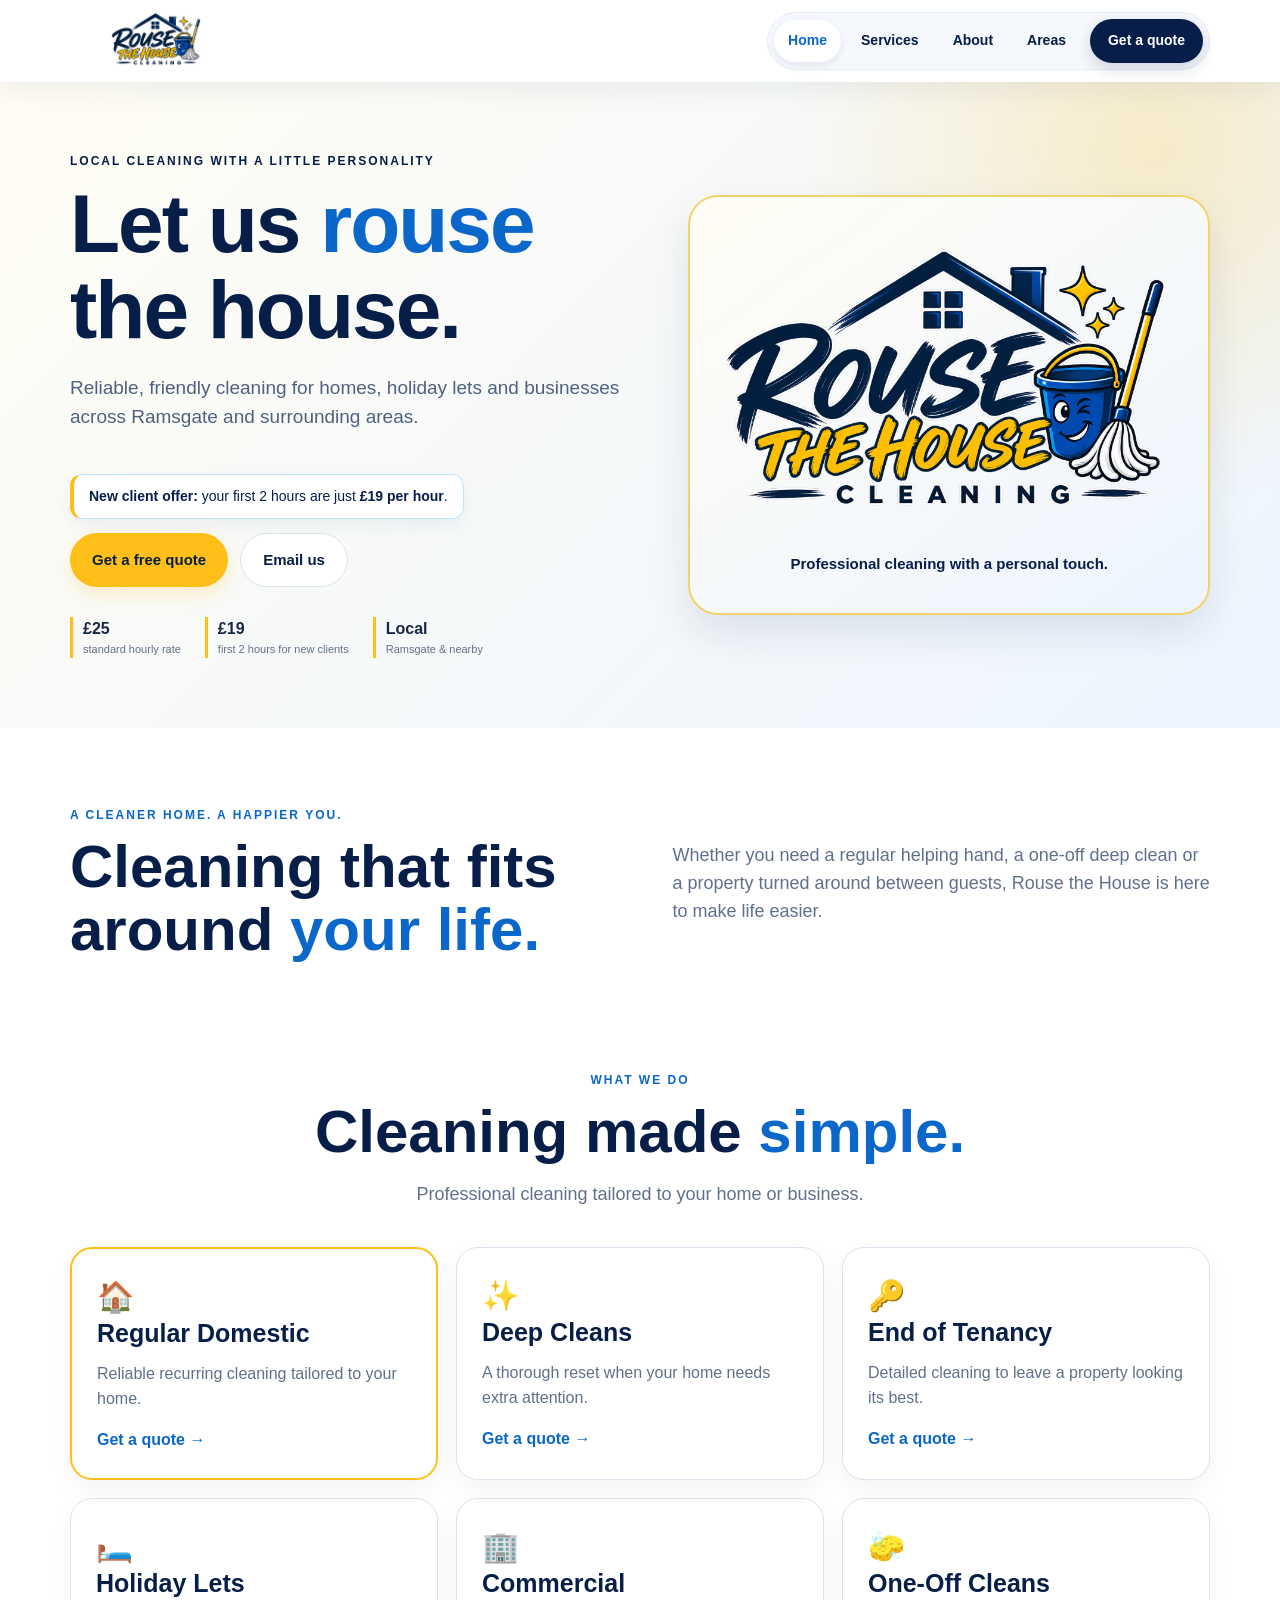
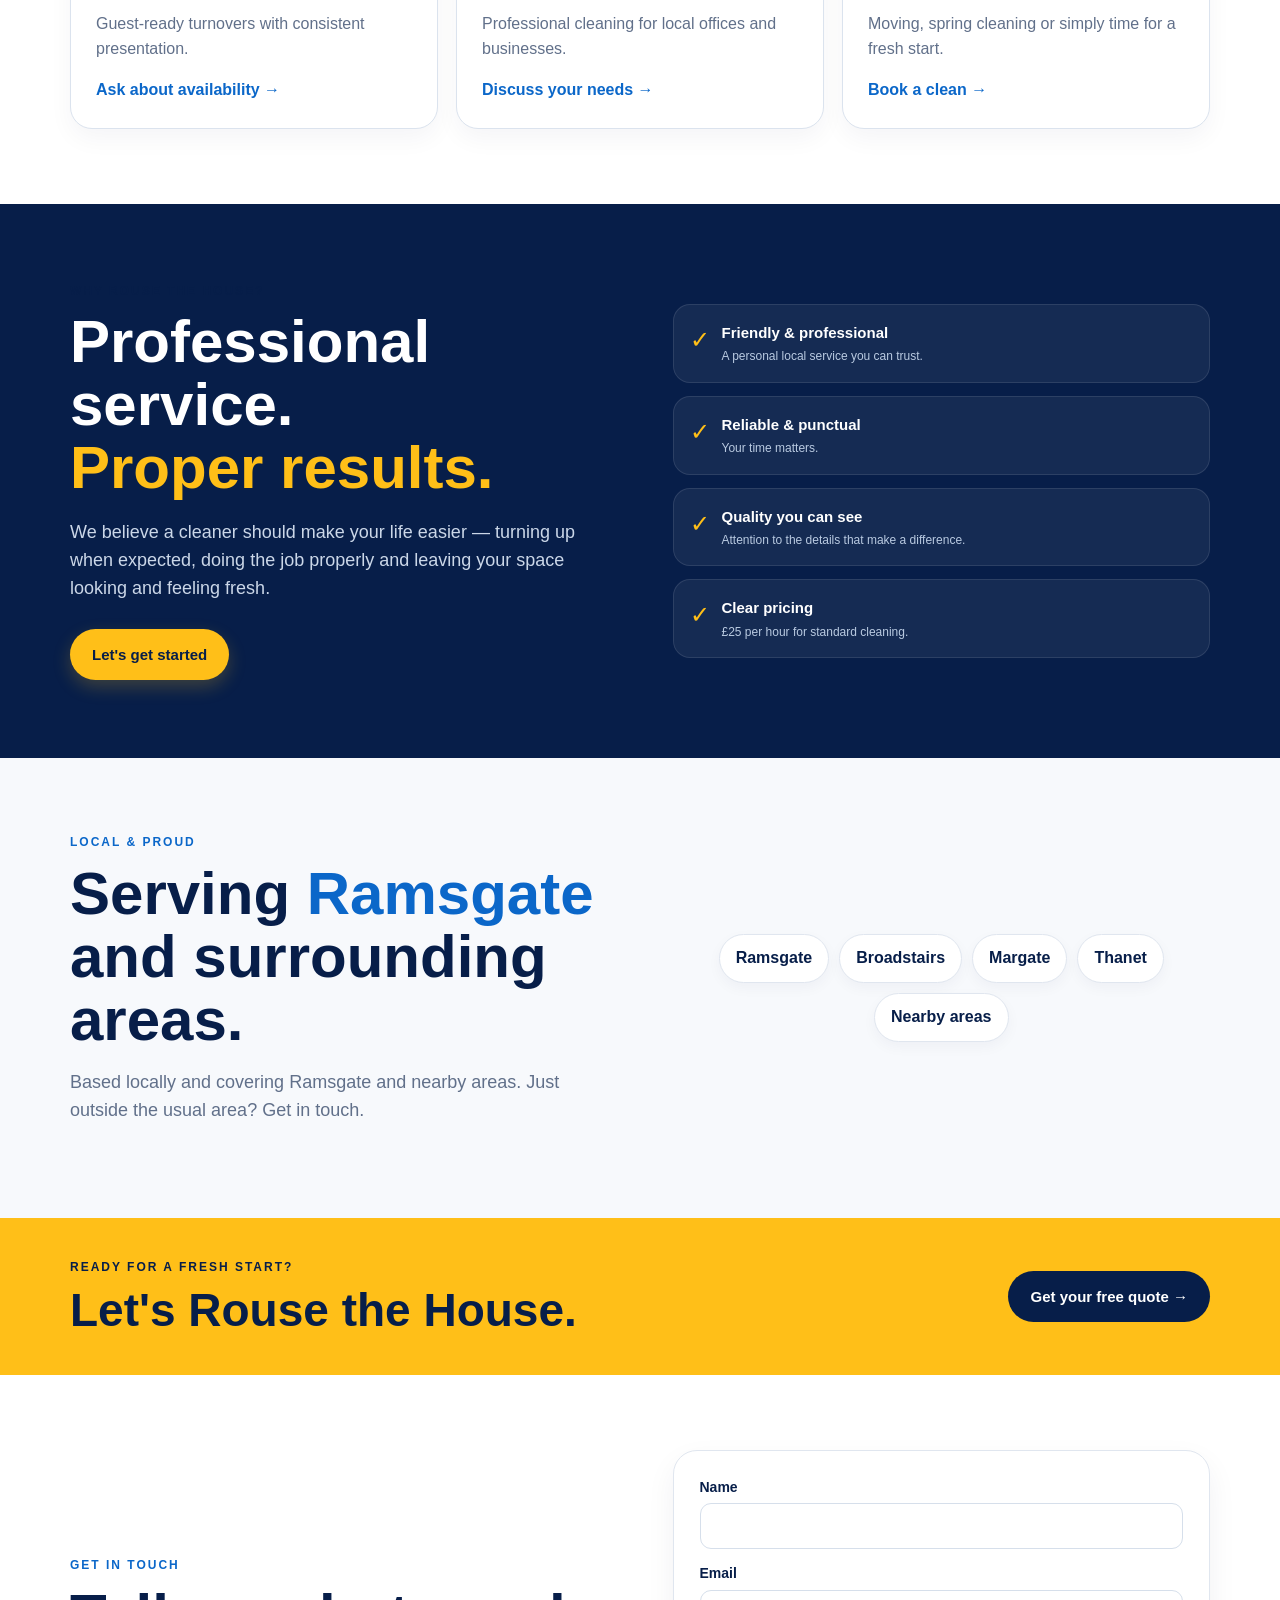
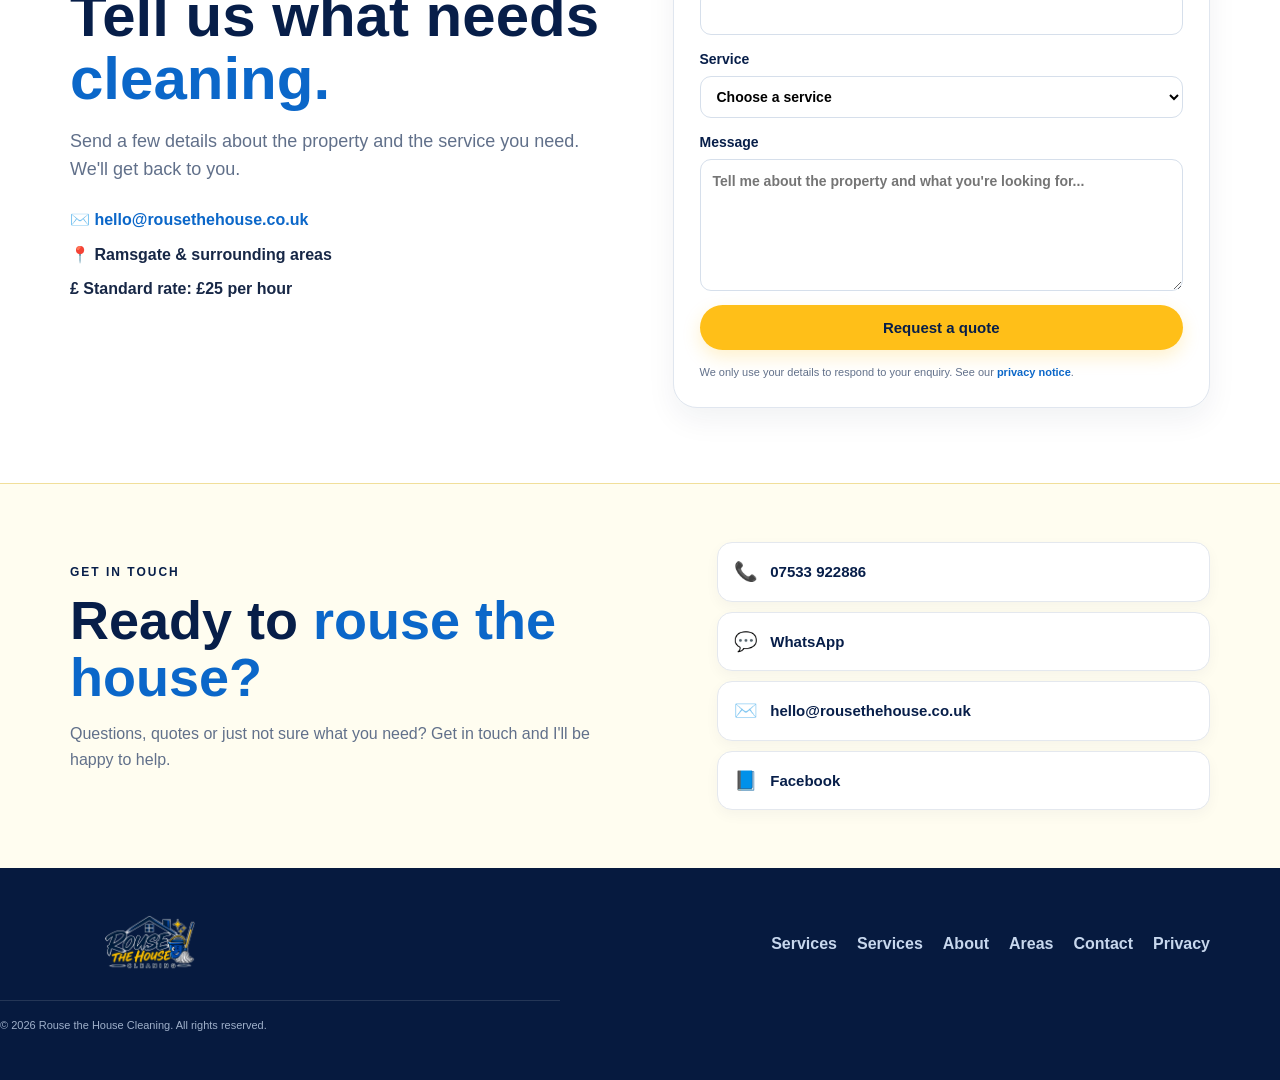
==== commit 3447c97f: "Add files via upload" ====
--- a/index.html
+++ b/index.html
@@ -72,6 +72,7 @@
  <form action="https://formsubmit.co/hello@rousethehouse.co.uk" method="POST">
   <input type="hidden" name="_subject" value="New Rouse the House quote request">
   <input type="hidden" name="_template" value="table">
+  <input type="hidden" name="_autoresponse" value="Thanks for contacting Rouse the House Cleaning! Your enquiry has been received and I'll be in touch as soon as possible. Thanks for your patience — speak soon!">
   <input type="hidden" name="_honey" style="display:none">
   <label>Name<input name="name" required autocomplete="name"></label>
   <label>Email<input name="email" type="email" required autocomplete="email"></label>
@@ -83,6 +84,7 @@
 </div></section>
 </main>
 
+<section class="contactFooter"><div class="wrap contactFooterInner"><div><p class="eyebrow">GET IN TOUCH</p><h2>Ready to <em>rouse the house?</em></h2><p>Questions, quotes or just not sure what you need? Get in touch and I'll be happy to help.</p></div><div class="contactFooterLinks"><a href="tel:+447533922886"><span>📞</span><strong>07533 922886</strong></a><a href="https://wa.me/447533922886"><span>💬</span><strong>WhatsApp</strong></a><a href="mailto:hello@rousethehouse.co.uk"><span>✉️</span><strong>hello@rousethehouse.co.uk</strong></a><a href="https://www.facebook.com/share/1EmfiFFutD/?mibextid=wwXIfr" target="_blank" rel="noopener"><span>📘</span><strong>Facebook</strong></a></div></div></section>
 <footer><div class="wrap foot"><a class="brand" href="#home"><img class="brandLogo" src="rouse-the-house-logo.png" alt="Rouse the House Cleaning"></a><div class="links"><a href="#services">Services</a><a href="services.html">Services</a><a href="about.html">About</a><a href="#areas">Areas</a><a href="#contact">Contact</a><a href="privacy.html">Privacy</a></div></div><div class="wrap copy">© 2026 Rouse the House Cleaning. All rights reserved.</div></footer>
 <script>
 const m=document.querySelector(".menu"),n=document.querySelector("nav");m.onclick=()=>n.classList.toggle("open");
--- a/style.css
+++ b/style.css
@@ -713,3 +713,5 @@
   .newClientBox b{display:block;margin-top:5px}
   .extrasGrid{grid-template-columns:1fr}
 }
+
+.contactFooter{background:#fffdf0;border-top:1px solid #f1df9a;padding:58px 0}.contactFooterInner{display:grid;grid-template-columns:1.1fr .9fr;gap:45px;align-items:center}.contactFooter h2{font-size:clamp(36px,5vw,54px);line-height:1.05;margin:8px 0 12px}.contactFooter p:not(.eyebrow){color:var(--muted);max-width:560px;line-height:1.6}.contactFooterLinks{display:grid;gap:10px}.contactFooterLinks a{display:flex;align-items:center;gap:12px;padding:14px 16px;border:1px solid #e4e8ee;border-radius:15px;background:#fff;color:var(--deep);text-decoration:none;box-shadow:0 5px 14px rgba(7,30,73,.04);transition:.18s ease}.contactFooterLinks a:hover{transform:translateY(-2px);border-color:var(--yellow)}.contactFooterLinks span{font-size:19px}.contactFooterLinks strong{font-size:15px}@media(max-width:700px){.contactFooter{padding:48px 0}.contactFooterInner{grid-template-columns:1fr;gap:25px}}
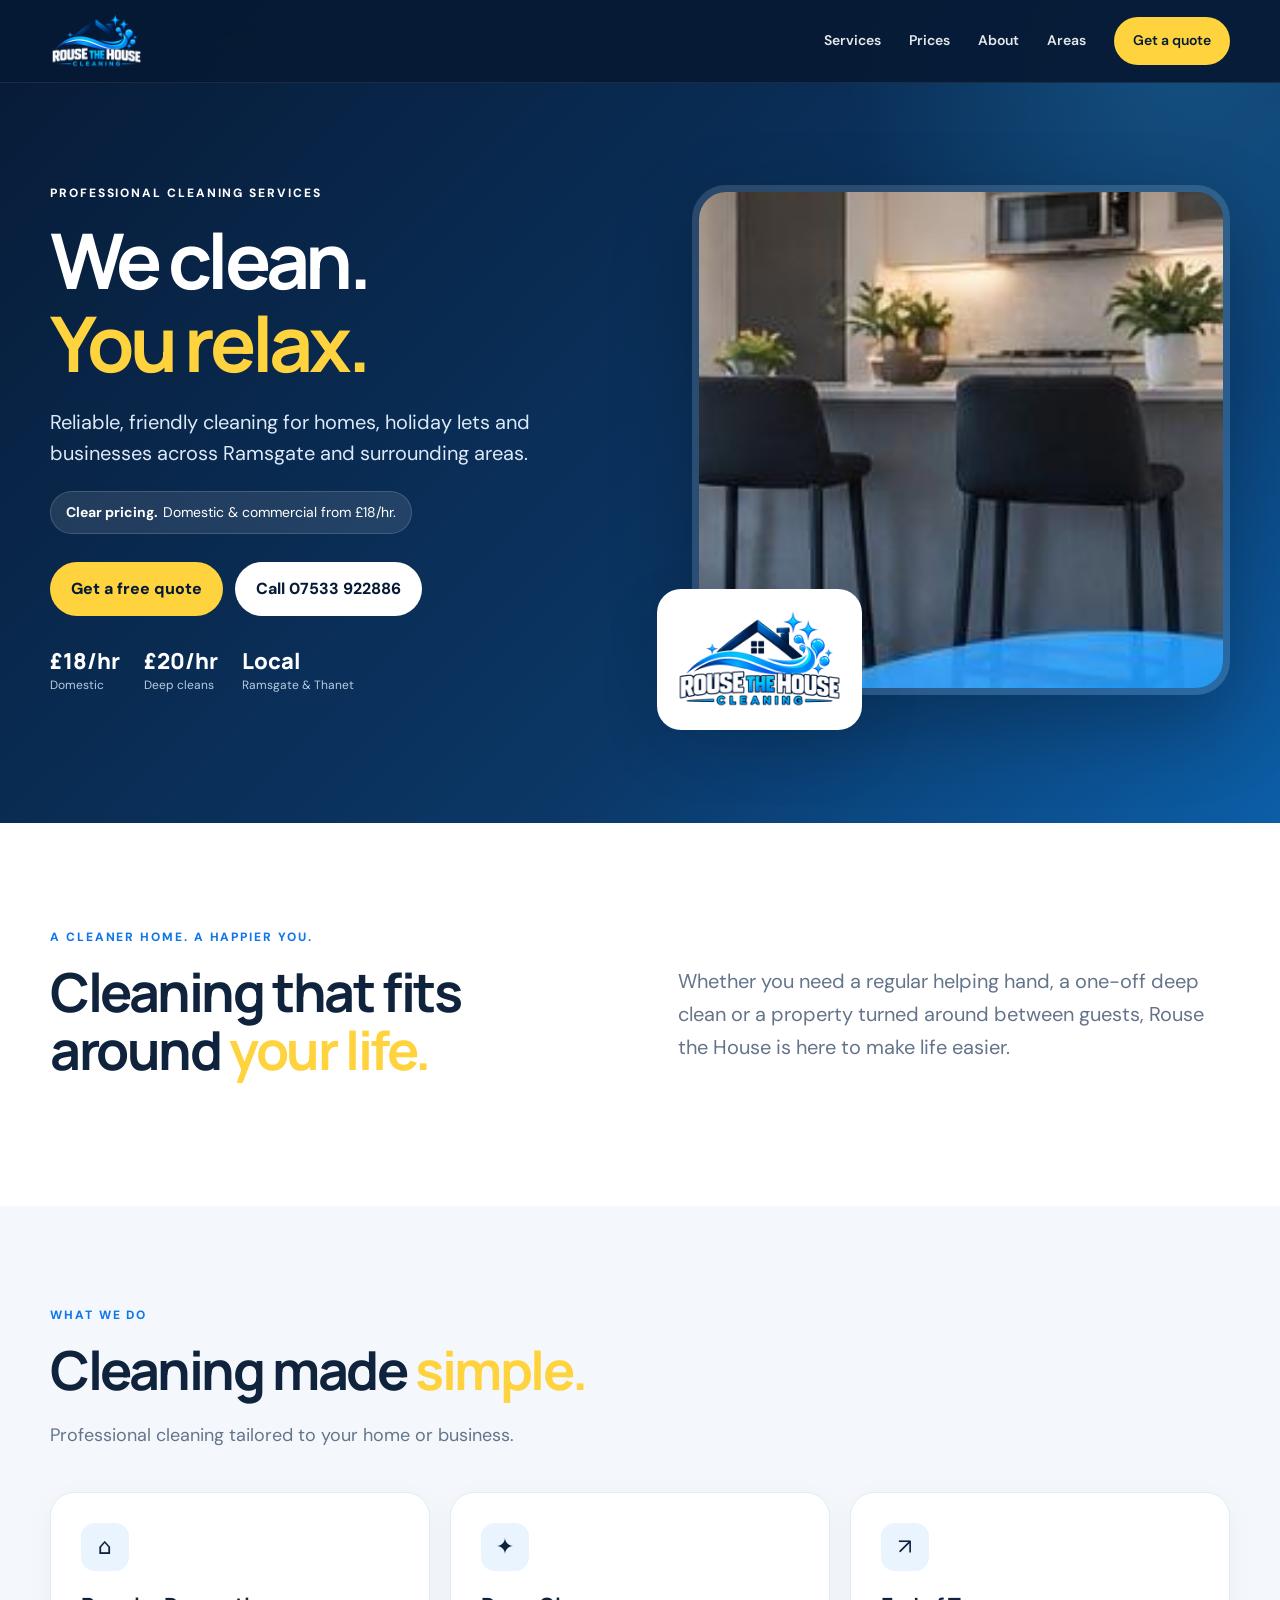
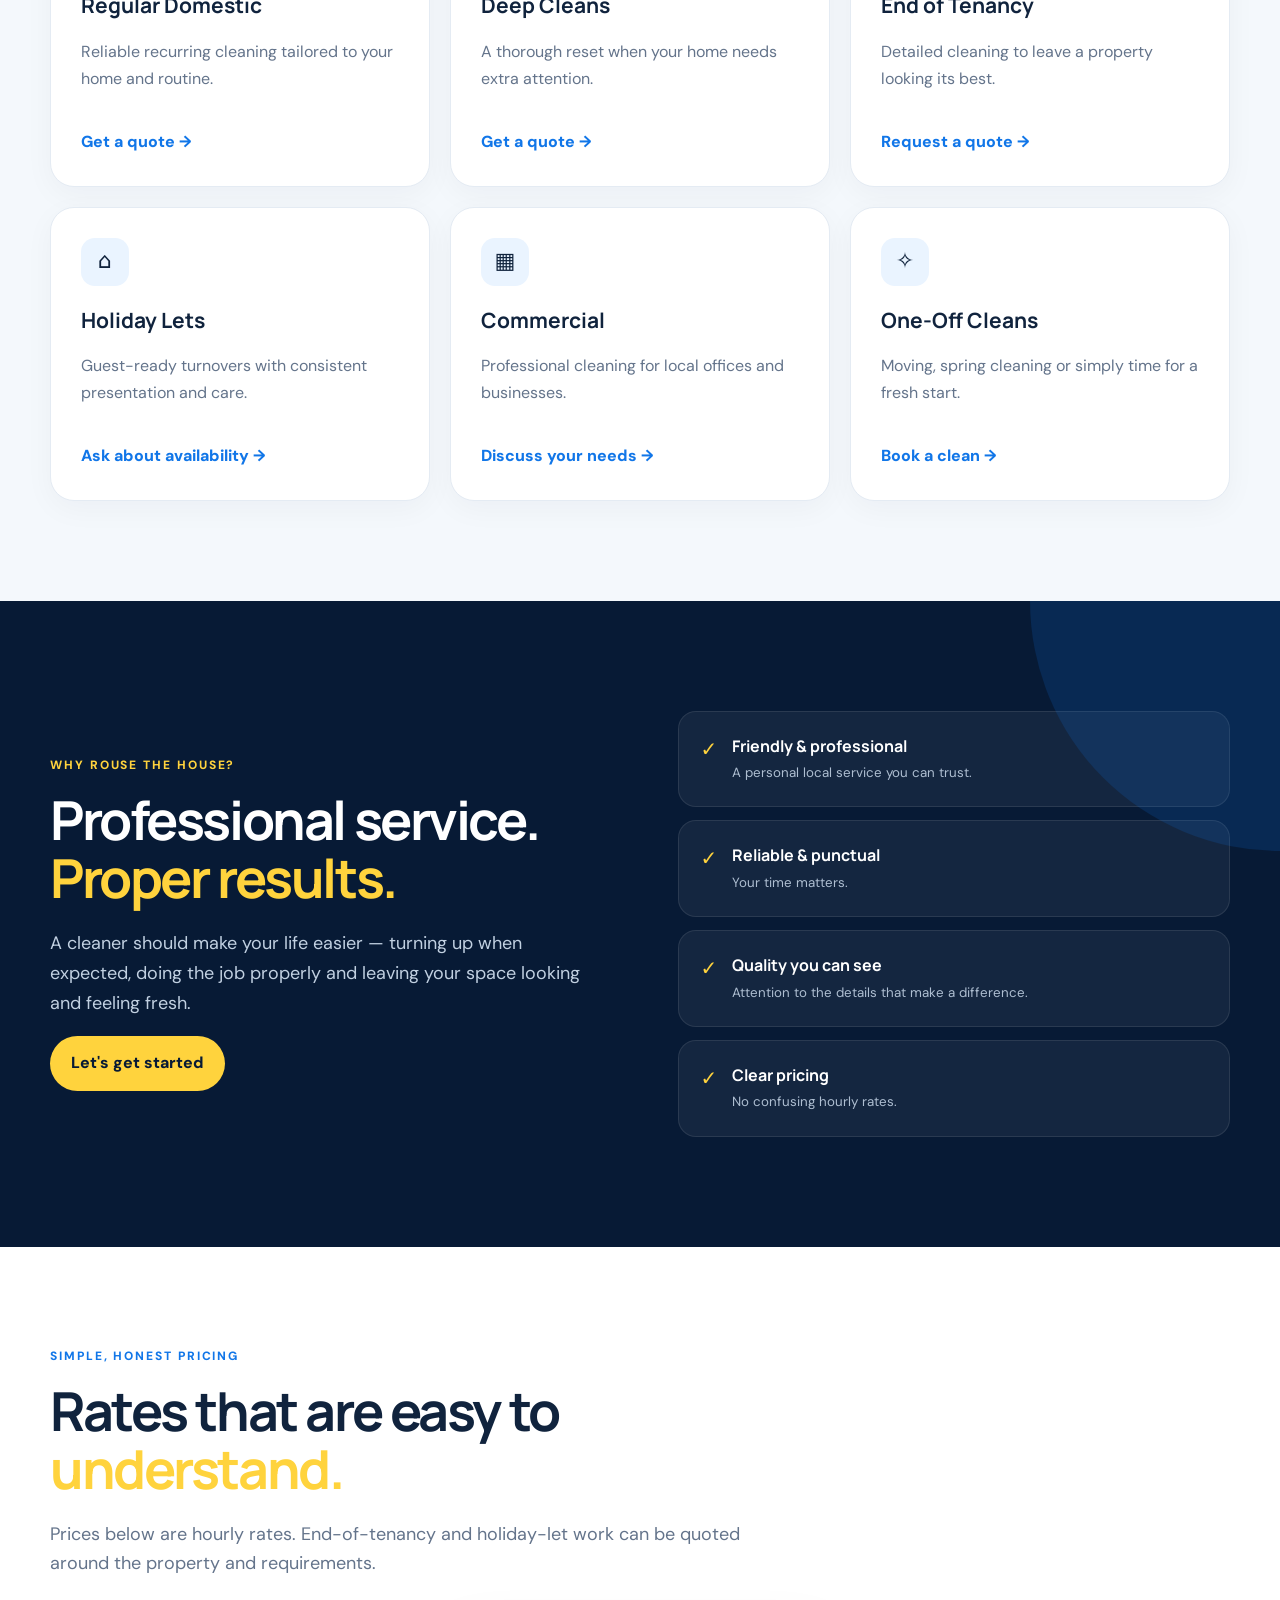
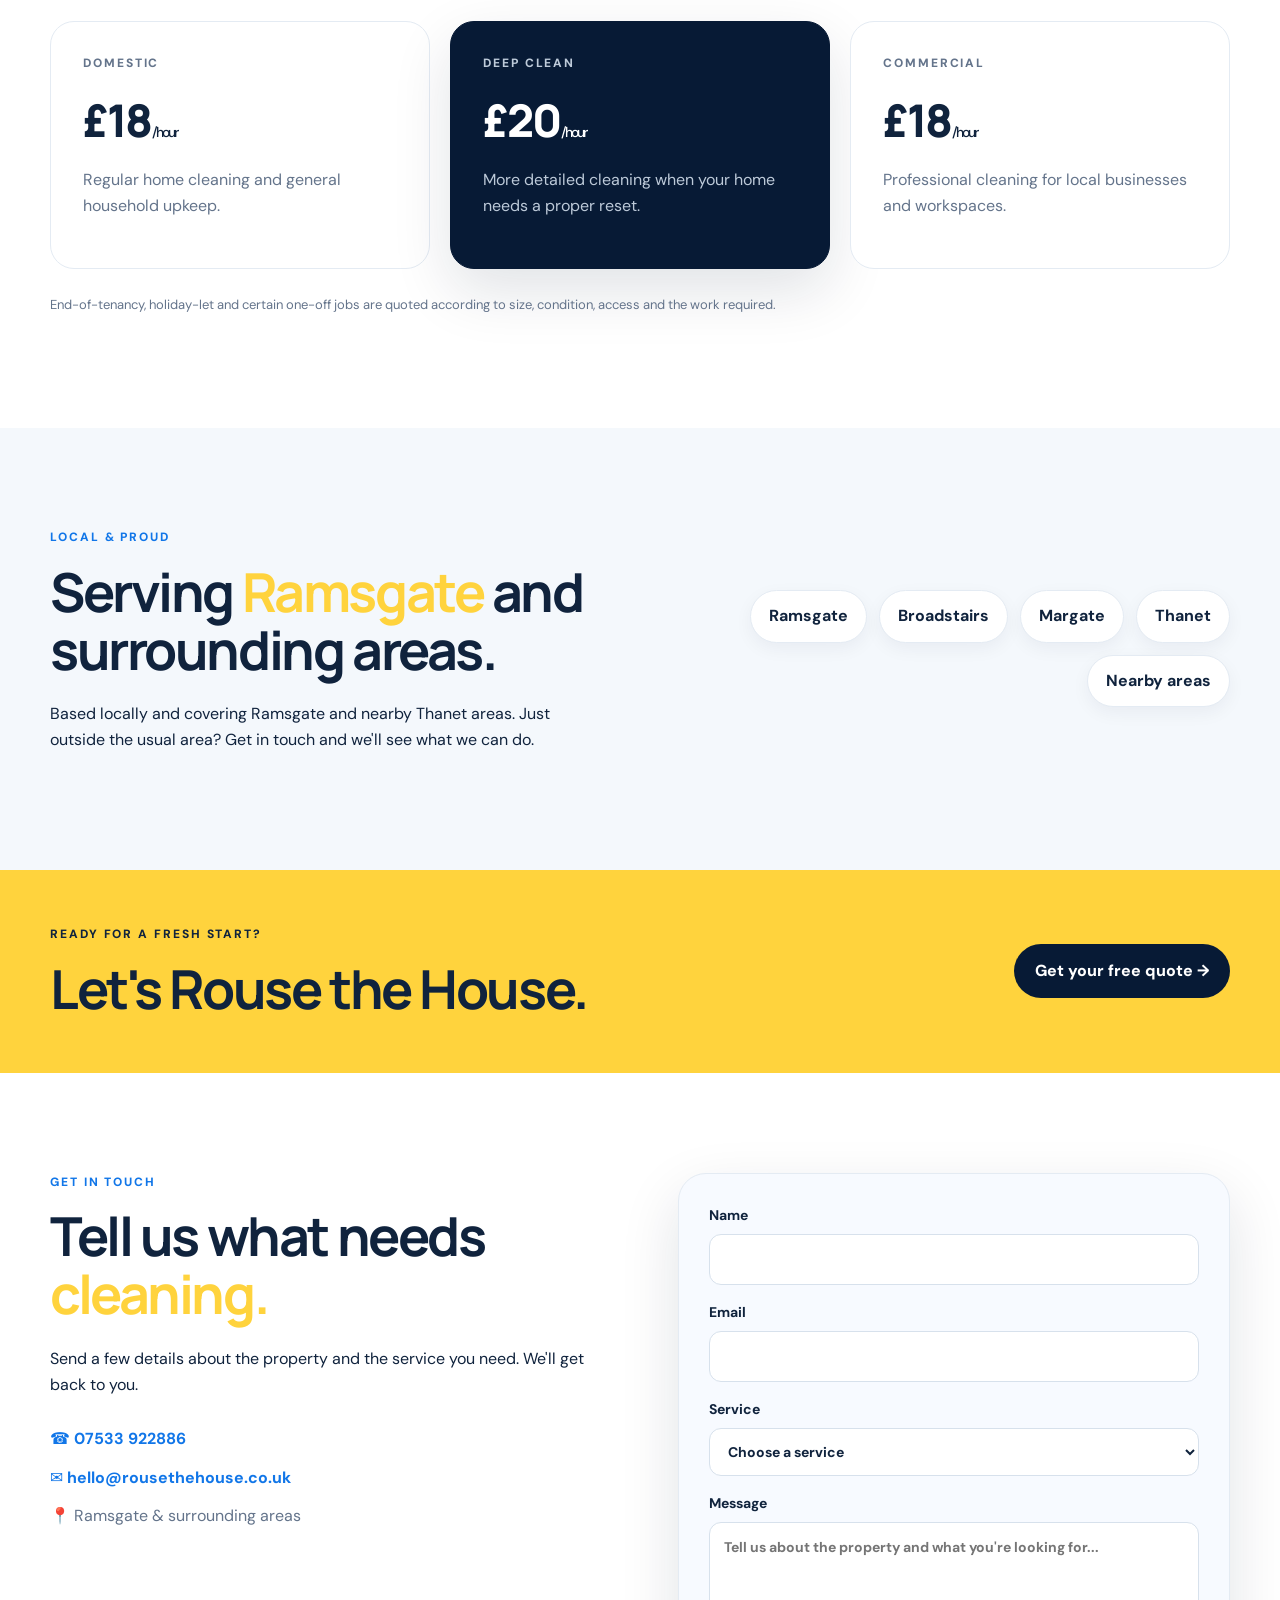
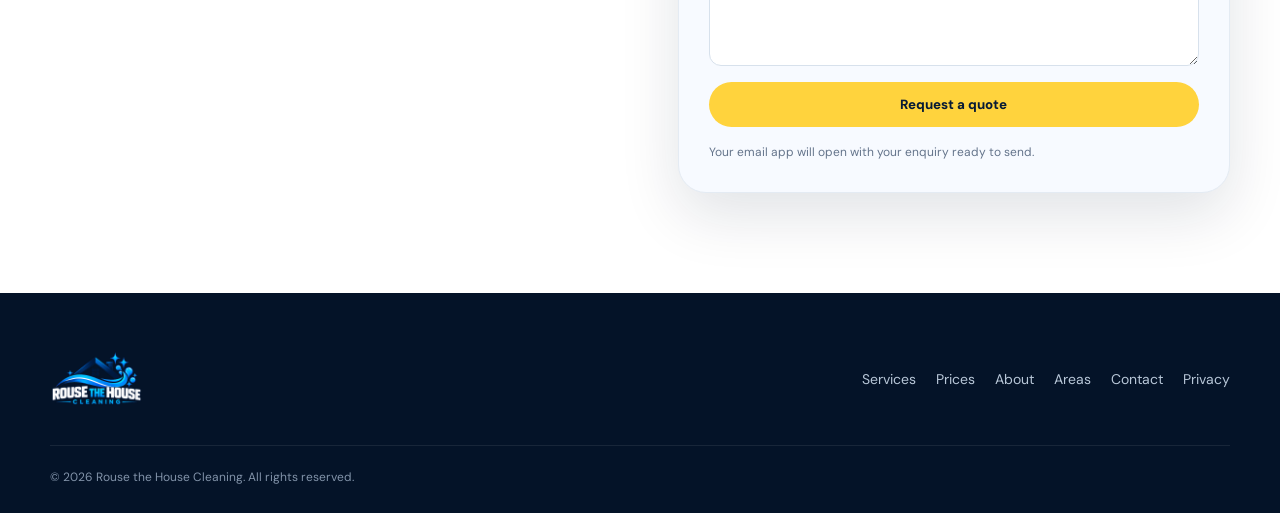
==== commit a9536c31: "Add files via upload" ====
--- a/index.html
+++ b/index.html
@@ -1,93 +1,19 @@
-<!doctype html>
-<html lang="en-GB">
-<head>
-<meta charset="utf-8"><meta name="viewport" content="width=device-width,initial-scale=1">
-<meta name="description" content="Rouse the House Cleaning — professional domestic and commercial cleaning in Ramsgate and surrounding areas.">
-<title>Rouse the House Cleaning | Ramsgate</title>
-<link rel="stylesheet" href="style.css"><link rel="icon" type="image/png" href="favicon.png">
-</head>
-<body>
-<header>
-  <div class="wrap nav">
-    <a class="brand" href="#home"><img class="brandLogo" src="rouse-the-house-logo.png" alt="Rouse the House Cleaning"></a>
-    <button class="menu" aria-label="Open navigation"><span></span><span></span><span></span></button>
-    <nav><a class="active" href="index.html">Home</a><a href="services.html">Services</a><a href="about.html">About</a><a href="#areas">Areas</a><a class="navbtn" href="#contact">Get a quote</a></nav>
-  </div>
-</header>
-
-<main>
-<section id="home" class="hero">
- <div class="wrap heroGrid">
-  <div>
-   <p class="eyebrow">LOCAL CLEANING WITH A LITTLE PERSONALITY</p>
-   <h1>Let us <em>rouse</em><br>the house.</h1>
-   <p class="lead">Reliable, friendly cleaning for homes, holiday lets and businesses across Ramsgate and surrounding areas.</p><p class="offer"><strong>New client offer:</strong> your first 2 hours are just <strong>£19 per hour</strong>.</p>
-   <div class="actions"><a class="btn yellow" href="#contact">Get a free quote</a><a class="btn white" href="mailto:hello@rousethehouse.co.uk">Email us</a></div>
-   <div class="stats"><span><b>£25</b>standard hourly rate</span><span><b>£19</b>first 2 hours for new clients</span><span><b>Local</b>Ramsgate & nearby</span></div>
-  </div>
-  <div class="logoCard">
-   <img class="heroLogo" src="rouse-the-house-logo.png" alt="Rouse the House">
-   <p>Professional cleaning with a personal touch.</p>
-  </div>
- </div>
-</section>
-
-<section class="intro"><div class="wrap two">
- <div><p class="eyebrow blue">A CLEANER HOME. A HAPPIER YOU.</p><h2>Cleaning that fits around <em>your life.</em></h2></div>
- <p>Whether you need a regular helping hand, a one-off deep clean or a property turned around between guests, Rouse the House is here to make life easier.</p>
-</div></section>
-
-<section id="services" class="section"><div class="wrap">
- <div class="heading"><p class="eyebrow blue">WHAT WE DO</p><h2>Cleaning made <em>simple.</em></h2><p>Professional cleaning tailored to your home or business.</p></div>
- <div class="cards">
-  <article><span>🏠</span><h3>Regular Domestic</h3><p>Reliable recurring cleaning tailored to your home.</p><a href="#contact">Get a quote →</a></article>
-  <article><span>✨</span><h3>Deep Cleans</h3><p>A thorough reset when your home needs extra attention.</p><a href="#contact">Get a quote →</a></article>
-  <article><span>🔑</span><h3>End of Tenancy</h3><p>Detailed cleaning to leave a property looking its best.</p><a href="#contact">Get a quote →</a></article>
-  <article><span>🛏️</span><h3>Holiday Lets</h3><p>Guest-ready turnovers with consistent presentation.</p><a href="#contact">Ask about availability →</a></article>
-  <article><span>🏢</span><h3>Commercial</h3><p>Professional cleaning for local offices and businesses.</p><a href="#contact">Discuss your needs →</a></article>
-  <article><span>🧽</span><h3>One-Off Cleans</h3><p>Moving, spring cleaning or simply time for a fresh start.</p><a href="#contact">Book a clean →</a></article>
- </div>
-</div></section>
-
-<section id="why" class="dark"><div class="wrap two">
- <div><p class="eyebrow yellowText">WHY ROUSE THE HOUSE?</p><h2>Professional service.<br><em>Proper results.</em></h2><p class="copy">We believe a cleaner should make your life easier — turning up when expected, doing the job properly and leaving your space looking and feeling fresh.</p><a class="btn yellow" href="#contact">Let's get started</a></div>
- <div class="promises">
-  <div>✓ <span><b>Friendly & professional</b><small>A personal local service you can trust.</small></span></div>
-  <div>✓ <span><b>Reliable & punctual</b><small>Your time matters.</small></span></div>
-  <div>✓ <span><b>Quality you can see</b><small>Attention to the details that make a difference.</small></span></div>
-  <div>✓ <span><b>Clear pricing</b><small>£25 per hour for standard cleaning.</small></span></div>
- </div>
-</div></section>
-
-<section id="areas" class="section light"><div class="wrap two">
- <div><p class="eyebrow blue">LOCAL & PROUD</p><h2>Serving <em>Ramsgate</em> and surrounding areas.</h2><p>Based locally and covering Ramsgate and nearby areas. Just outside the usual area? Get in touch.</p></div>
- <div class="pills"><span>Ramsgate</span><span>Broadstairs</span><span>Margate</span><span>Thanet</span><span>Nearby areas</span></div>
-</div></section>
-
+<!doctype html><html lang="en-GB"><head><meta charset="utf-8"><meta name="viewport" content="width=device-width,initial-scale=1"><meta name="description" content="Rouse the House Cleaning — domestic, deep, end-of-tenancy, holiday-let and commercial cleaning in Ramsgate, Broadstairs, Margate and surrounding Thanet areas."><meta name="theme-color" content="#071a35"><meta property="og:title" content="Rouse the House Cleaning | Ramsgate"><meta property="og:description" content="Professional, reliable cleaning for homes, holiday lets and businesses across Ramsgate and surrounding areas."><meta property="og:type" content="website"><title>Rouse the House Cleaning | Ramsgate</title><link rel="stylesheet" href="style.css"></head><body>
+<a class="skip" href="#main">Skip to content</a><header><div class="wrap nav"><a class="brand" href="#home" aria-label="Rouse the House Cleaning home"><img class="brandLogo" src="rouse-the-house-logo.png" alt="Rouse the House Cleaning"></a><button class="menu" aria-label="Open menu">☰</button><nav><a href="#services">Services</a><a href="prices.html">Prices</a><a href="about.html">About</a><a href="#areas">Areas</a><a class="navbtn" href="#contact">Get a quote</a></nav></div></header>
+<main id="main">
+<section id="home" class="hero"><div class="wrap heroGrid"><div class="reveal"><p class="eyebrow">PROFESSIONAL CLEANING SERVICES</p><h1>We clean.<br><em>You relax.</em></h1><p class="lead">Reliable, friendly cleaning for homes, holiday lets and businesses across Ramsgate and surrounding areas.</p><p class="offer"><strong>Clear pricing.</strong> Domestic & commercial from £18/hr.</p><div class="actions"><a class="btn yellow" href="#contact">Get a free quote</a><a class="btn white" href="tel:07533922886">Call 07533 922886</a></div><div class="miniStats"><div><strong>£18/hr</strong><span>Domestic</span></div><div><strong>£20/hr</strong><span>Deep cleans</span></div><div><strong>Local</strong><span>Ramsgate & Thanet</span></div></div></div><div class="heroVisual reveal"><img class="heroPhoto" src="hero-interior.jpg" alt="Fresh, clean modern home interior"><div class="logoBadge"><img src="rouse-the-house-logo.png" alt="Rouse the House Cleaning logo"></div></div></div></section>
+<section class="intro"><div class="wrap two reveal"><div><p class="eyebrow blue">A CLEANER HOME. A HAPPIER YOU.</p><h2>Cleaning that fits around <em>your life.</em></h2></div><p>Whether you need a regular helping hand, a one-off deep clean or a property turned around between guests, Rouse the House is here to make life easier.</p></div></section>
+<section id="services" class="section light"><div class="wrap"><div class="heading reveal"><p class="eyebrow blue">WHAT WE DO</p><h2>Cleaning made <em>simple.</em></h2><p>Professional cleaning tailored to your home or business.</p></div><div class="cards">
+<article class="card reveal"><div class="icon">⌂</div><h3>Regular Domestic</h3><p>Reliable recurring cleaning tailored to your home and routine.</p><a class="arrow" href="#contact">Get a quote →</a></article>
+<article class="card reveal"><div class="icon">✦</div><h3>Deep Cleans</h3><p>A thorough reset when your home needs extra attention.</p><a class="arrow" href="#contact">Get a quote →</a></article>
+<article class="card reveal"><div class="icon">↗</div><h3>End of Tenancy</h3><p>Detailed cleaning to leave a property looking its best.</p><a class="arrow" href="#contact">Request a quote →</a></article>
+<article class="card reveal"><div class="icon">⌂</div><h3>Holiday Lets</h3><p>Guest-ready turnovers with consistent presentation and care.</p><a class="arrow" href="#contact">Ask about availability →</a></article>
+<article class="card reveal"><div class="icon">▦</div><h3>Commercial</h3><p>Professional cleaning for local offices and businesses.</p><a class="arrow" href="#contact">Discuss your needs →</a></article>
+<article class="card reveal"><div class="icon">✧</div><h3>One-Off Cleans</h3><p>Moving, spring cleaning or simply time for a fresh start.</p><a class="arrow" href="#contact">Book a clean →</a></article>
+</div></div></section>
+<section class="dark"><div class="wrap two"><div class="reveal"><p class="eyebrow yellowText">WHY ROUSE THE HOUSE?</p><h2>Professional service.<br><em>Proper results.</em></h2><p class="copy">A cleaner should make your life easier — turning up when expected, doing the job properly and leaving your space looking and feeling fresh.</p><a class="btn yellow" href="#contact">Let's get started</a></div><div class="promises reveal"><div class="promise"><span class="tick">✓</span><span><b>Friendly & professional</b><small>A personal local service you can trust.</small></span></div><div class="promise"><span class="tick">✓</span><span><b>Reliable & punctual</b><small>Your time matters.</small></span></div><div class="promise"><span class="tick">✓</span><span><b>Quality you can see</b><small>Attention to the details that make a difference.</small></span></div><div class="promise"><span class="tick">✓</span><span><b>Clear pricing</b><small>No confusing hourly rates.</small></span></div></div></div></section>
+<section class="section"><div class="wrap"><div class="heading reveal"><p class="eyebrow blue">SIMPLE, HONEST PRICING</p><h2>Rates that are easy to <em>understand.</em></h2><p>Prices below are hourly rates. End-of-tenancy and holiday-let work can be quoted around the property and requirements.</p></div><div class="priceGrid"><div class="priceCard reveal"><p class="eyebrow blue">DOMESTIC</p><div class="price">£18<small>/hour</small></div><p>Regular home cleaning and general household upkeep.</p></div><div class="priceCard featured reveal"><p class="eyebrow yellowText">DEEP CLEAN</p><div class="price">£20<small>/hour</small></div><p>More detailed cleaning when your home needs a proper reset.</p></div><div class="priceCard reveal"><p class="eyebrow blue">COMMERCIAL</p><div class="price">£18<small>/hour</small></div><p>Professional cleaning for local businesses and workspaces.</p></div></div><p class="note">End-of-tenancy, holiday-let and certain one-off jobs are quoted according to size, condition, access and the work required.</p></div></section>
+<section id="areas" class="section light"><div class="wrap two"><div class="reveal"><p class="eyebrow blue">LOCAL & PROUD</p><h2>Serving <em>Ramsgate</em> and surrounding areas.</h2><p>Based locally and covering Ramsgate and nearby Thanet areas. Just outside the usual area? Get in touch and we'll see what we can do.</p></div><div class="areas reveal"><span class="pill">Ramsgate</span><span class="pill">Broadstairs</span><span class="pill">Margate</span><span class="pill">Thanet</span><span class="pill">Nearby areas</span></div></div></section>
 <section class="yellowBand"><div class="wrap band"><div><p class="eyebrow">READY FOR A FRESH START?</p><h2>Let's Rouse the House.</h2></div><a class="btn darkBtn" href="#contact">Get your free quote →</a></div></section>
-
-<section id="contact" class="section"><div class="wrap two contact">
- <div><p class="eyebrow blue">GET IN TOUCH</p><h2>Tell us what needs <em>cleaning.</em></h2><p>Send a few details about the property and the service you need. We'll get back to you.</p>
- <div class="details"><a href="mailto:hello@rousethehouse.co.uk">✉️ hello@rousethehouse.co.uk</a><span>📍 Ramsgate & surrounding areas</span><span>£ Standard rate: £25 per hour</span></div></div>
- <form action="https://formsubmit.co/hello@rousethehouse.co.uk" method="POST">
-  <input type="hidden" name="_subject" value="New Rouse the House quote request">
-  <input type="hidden" name="_template" value="table">
-  <input type="hidden" name="_autoresponse" value="Thanks for contacting Rouse the House Cleaning! Your enquiry has been received and I'll be in touch as soon as possible. Thanks for your patience — speak soon!">
-  <input type="hidden" name="_honey" style="display:none">
-  <label>Name<input name="name" required autocomplete="name"></label>
-  <label>Email<input name="email" type="email" required autocomplete="email"></label>
-  <label>Service<select name="service" required><option value="">Choose a service</option><option>Regular domestic</option><option>Deep clean</option><option>End of tenancy</option><option>Holiday let</option><option>Commercial</option><option>One-off clean</option></select></label>
-  <label>Message<textarea name="message" rows="5" required placeholder="Tell me about the property and what you're looking for..."></textarea></label>
-  <button class="btn yellow full">Request a quote</button>
-  <small>We only use your details to respond to your enquiry. See our <a href="privacy.html">privacy notice</a>.</small>
- </form>
-</div></section>
-</main>
-
-<section class="contactFooter"><div class="wrap contactFooterInner"><div><p class="eyebrow">GET IN TOUCH</p><h2>Ready to <em>rouse the house?</em></h2><p>Questions, quotes or just not sure what you need? Get in touch and I'll be happy to help.</p></div><div class="contactFooterLinks"><a href="tel:+447533922886"><span>📞</span><strong>07533 922886</strong></a><a href="https://wa.me/447533922886"><span>💬</span><strong>WhatsApp</strong></a><a href="mailto:hello@rousethehouse.co.uk"><span>✉️</span><strong>hello@rousethehouse.co.uk</strong></a><a href="https://www.facebook.com/share/1EmfiFFutD/?mibextid=wwXIfr" target="_blank" rel="noopener"><span>📘</span><strong>Facebook</strong></a></div></div></section>
-<footer><div class="wrap foot"><a class="brand" href="#home"><img class="brandLogo" src="rouse-the-house-logo.png" alt="Rouse the House Cleaning"></a><div class="links"><a href="#services">Services</a><a href="services.html">Services</a><a href="about.html">About</a><a href="#areas">Areas</a><a href="#contact">Contact</a><a href="privacy.html">Privacy</a></div></div><div class="wrap copy">© 2026 Rouse the House Cleaning. All rights reserved.</div></footer>
-<script>
-const m=document.querySelector(".menu"),n=document.querySelector("nav");m.onclick=()=>n.classList.toggle("open");
-document.querySelectorAll("nav a").forEach(a=>a.onclick=()=>n.classList.remove("open"));
-</script>
-</body></html>+<section id="contact" class="section"><div class="wrap two contact"><div class="reveal"><p class="eyebrow blue">GET IN TOUCH</p><h2>Tell us what needs <em>cleaning.</em></h2><p>Send a few details about the property and the service you need. We'll get back to you.</p><div class="details"><a href="tel:07533922886">☎ 07533 922886</a><a href="mailto:hello@rousethehouse.co.uk">✉ hello@rousethehouse.co.uk</a><span>📍 Ramsgate & surrounding areas</span></div></div><form id="quoteForm" action="mailto:hello@rousethehouse.co.uk" method="post" enctype="text/plain" class="reveal"><label>Name<input name="Name" autocomplete="name" required></label><label>Email<input name="Email" type="email" autocomplete="email" required></label><label>Service<select name="Service" required><option value="">Choose a service</option><option>Regular domestic</option><option>Deep clean</option><option>End of tenancy</option><option>Holiday let</option><option>Commercial</option><option>One-off clean</option></select></label><label>Message<textarea name="Message" rows="5" required placeholder="Tell us about the property and what you're looking for..."></textarea></label><button class="btn yellow full" type="submit">Request a quote</button><span class="fine">Your email app will open with your enquiry ready to send.</span></form></div></section>
+</main><footer><div class="wrap foot"><a class="brand" href="#home"><img class="brandLogo" src="rouse-the-house-logo.png" alt="Rouse the House Cleaning"></a><div class="links"><a href="#services">Services</a><a href="prices.html">Prices</a><a href="about.html">About</a><a href="#areas">Areas</a><a href="#contact">Contact</a><a href="privacy.html">Privacy</a></div></div><div class="wrap copyright">© 2026 Rouse the House Cleaning. All rights reserved.</div></footer><script src="script.js"></script></body></html>
--- a/style.css
+++ b/style.css
@@ -1,717 +1,18 @@
-
-
-:root{
- --blue:#0b67c9;--deep:#071e49;--yellow:#ffbf18;--sky:#fff9e8;
- --ink:#172746;--muted:#61708a;--line:#dbe3ee;
- --blueSoft:#eaf3ff;--goldSoft:#fff5cf;
-}
-*{box-sizing:border-box}
-html{scroll-behavior:smooth}
-body{margin:0;font-family:Arial,Helvetica,sans-serif;color:var(--ink);line-height:1.55;overflow-x:hidden}
-a{text-decoration:none;color:inherit}
-img{max-width:100%;height:auto;display:block}
-.wrap{width:min(1140px,calc(100% - 32px));margin:0 auto}
-header{position:sticky;top:0;z-index:20;background:rgba(255,255,255,.97);border-bottom:1px solid var(--line)}
-.nav{min-height:76px;display:flex;align-items:center;justify-content:space-between;gap:20px}
-.brandLogo{width:175px;height:auto}
-nav{display:flex;align-items:center;gap:26px;font-weight:800}
-nav a:hover{color:var(--blue)}
-.navbtn{background:var(--blue);color:#fff!important;padding:11px 18px;border-radius:30px}
-.menu{display:none;border:0;background:none;font-size:28px;color:var(--deep)}
-
-.hero{background:linear-gradient(135deg,#eefaff,#cdeeff);padding:70px 0}
-.heroGrid{display:grid;grid-template-columns:1.05fr .95fr;gap:55px;align-items:center}
-.eyebrow{font-size:12px;letter-spacing:2px;font-weight:900;margin:0 0 10px;color:var(--deep)}
-.blue{color:var(--blue)}
-.yellowText{color:var(--yellow)}
-h1,h2,h3{font-family:Arial,Helvetica,sans-serif;line-height:1.05;margin:0}
-h1{font-size:clamp(50px,7vw,82px);color:var(--deep);letter-spacing:-2px}
-h1 em,h2 em{font-style:normal;color:var(--blue)}
-h2{font-size:clamp(40px,5vw,60px);color:var(--deep)}
-h3{font-size:25px;color:var(--deep)}
-.lead{font-size:19px;color:#4e6280;max-width:620px;margin:20px 0 28px}
-.actions{display:flex;gap:12px;flex-wrap:wrap}
-.btn{display:inline-flex;align-items:center;justify-content:center;border:0;border-radius:30px;padding:14px 22px;font-weight:900;font-size:15px;cursor:pointer}
-.yellow{background:var(--yellow);color:var(--deep)}
-.white{background:#fff;color:var(--deep)}
-.stats{display:flex;gap:24px;margin-top:30px}
-.stats span{border-left:3px solid var(--yellow);padding-left:10px;font-size:11px;color:var(--muted)}
-.stats b{display:block;font-size:16px;color:var(--ink)}
-.logoCard{background:linear-gradient(145deg,#e9f8ff,#b9e8ff);border:2px solid #8bdcff;border-radius:30px;padding:30px;min-height:420px;display:flex;flex-direction:column;align-items:center;justify-content:center;text-align:center}
-.heroLogo{width:min(100%,470px);max-height:355px;object-fit:contain}
-.logoCard p{margin:12px 0 0;font-weight:800;color:var(--deep);font-size:15px}
-
-.intro{padding:78px 0 35px}
-.two{display:grid;grid-template-columns:1fr 1fr;gap:65px;align-items:center}
-.intro p:last-child,.light p:last-child{font-size:18px;color:var(--muted)}
-.section{padding:75px 0}
-.heading{text-align:center;max-width:680px;margin:0 auto 38px}
-.heading>p:last-child{color:var(--muted);font-size:18px}
-.cards{display:grid;grid-template-columns:repeat(3,1fr);gap:18px}
-.cards article{border:1px solid var(--line);border-radius:22px;padding:25px;background:#fff}
-.cards article:first-child{border:2px solid var(--yellow)}
-.cards article>span{font-size:30px}
-.cards p{color:var(--muted)}
-.cards a{font-weight:900;color:var(--blue)}
-
-.dark{padding:78px 0;background:var(--deep);color:#fff}
-.dark h2{color:#fff}
-.dark h2 em{color:var(--yellow)}
-.copy{font-size:18px;color:#c8d8ee;max-width:560px;margin:20px 0 26px}
-.promises{display:grid;gap:13px}
-.promises>div{background:rgba(255,255,255,.06);border:1px solid rgba(255,255,255,.1);border-radius:17px;padding:16px;color:var(--yellow);font-size:24px;display:flex;gap:12px;align-items:flex-start}
-.promises span{font-size:15px;color:#fff}
-.promises small{display:block;color:#b9cae1;font-size:12px;margin-top:3px}
-.light{background:var(--sky)}
-.pills{display:flex;gap:10px;flex-wrap:wrap;justify-content:center}
-.pills span{background:#fff;padding:11px 16px;border-radius:30px;font-weight:900;color:var(--deep);border:1px solid #cce5f8}
-
-.yellowBand{background:var(--yellow);padding:40px 0}
-.band{display:flex;align-items:center;justify-content:space-between;gap:25px}
-.band h2{font-size:46px}
-.darkBtn{background:var(--deep);color:#fff}
-
-.contact>div:first-child>p:not(.eyebrow){color:var(--muted);font-size:18px}
-.details{display:grid;gap:10px;margin-top:24px;font-weight:800}
-.details a{color:var(--blue)}
-form{background:#fff;border:1px solid var(--line);border-radius:24px;padding:26px;display:grid;gap:14px}
-label{font-size:14px;font-weight:900;color:var(--deep)}
-input,select,textarea{display:block;width:100%;margin-top:5px;border:1px solid #cbdced;border-radius:11px;padding:11px 12px;font:inherit;background:#fbfdff}
-textarea{resize:vertical}
-.full{width:100%}
-form small{color:var(--muted);font-size:11px}
-form small a{color:var(--blue);font-weight:900}
-
-footer{background:#041a3c;color:#c7d7ed;padding:45px 0 20px}
-.foot{display:flex;justify-content:space-between;align-items:center;gap:25px}
-.foot .brandLogo{width:160px}
-.links{display:flex;gap:20px;font-weight:800}
-.links a:hover{color:var(--yellow)}
-footer .copy{border-top:1px solid rgba(255,255,255,.12);margin-top:25px;padding-top:16px;font-size:11px}
-
-@media(max-width:850px){
- .wrap{width:calc(100% - 28px)}
- .nav{min-height:70px}
- .brandLogo{width:160px}
- .menu{display:block}
- nav{display:none;position:absolute;top:70px;left:0;right:0;background:#fff;padding:18px 20px;flex-direction:column;align-items:stretch;gap:0;border-bottom:1px solid var(--line)}
- nav.open{display:flex}
- nav a{padding:13px 5px}
- .hero{padding:50px 0}
- .heroGrid,.two{grid-template-columns:1fr;gap:38px}
- .heroGrid>div:first-child{min-width:0}
- h1{font-size:58px;letter-spacing:-1px}
- .lead{font-size:17px}
- .logoCard{min-height:350px;padding:24px 14px}
- .heroLogo{max-height:290px}
- .stats{display:grid;grid-template-columns:repeat(2,1fr);gap:12px}
- .stats span:last-child{grid-column:1/-1}
- .section,.intro{padding:60px 0 25px}
- .cards{grid-template-columns:1fr 1fr}
- .dark{padding:65px 0}
- .band{align-items:flex-start}
-}
-@media(max-width:560px){
- .brandLogo{width:150px}
- .hero{padding:42px 0}
- h1{font-size:51px}
- h2{font-size:42px}
- .eyebrow{font-size:10px;letter-spacing:1.5px}
- .actions{display:grid;grid-template-columns:1fr}
- .actions .btn{width:100%}
- .stats{grid-template-columns:1fr 1fr}
- .stats span:last-child{grid-column:auto}
- .stats span{font-size:10px}
- .stats b{font-size:14px}
- .logoCard{min-height:300px;border-radius:24px;padding:18px 10px}
- .heroLogo{max-height:245px}
- .logoCard p{font-size:12px}
- .cards{grid-template-columns:1fr}
- .cards article{padding:21px}
- .promises>div{font-size:21px}
- .band{display:grid;grid-template-columns:1fr;gap:18px}
- .band h2{font-size:38px}
- .foot{display:grid;grid-template-columns:1fr;gap:20px}
- .links{flex-wrap:wrap;gap:14px;font-size:14px}
-}
-
-
-nav a.active{color:var(--blue)}
-.offer{display:inline-block;background:#fff;border:1px solid #bfe5fb;border-left:4px solid var(--yellow);padding:11px 15px;border-radius:12px;color:var(--deep);font-size:14px;box-shadow:0 8px 20px rgba(6,45,104,.06)}
-.offer strong{font-weight:900}
-.aboutHero{background:linear-gradient(135deg,#fffdf7,#eef8ff);padding:72px 0 80px}
-.aboutGrid{display:grid;grid-template-columns:1fr .85fr;gap:70px;align-items:center}
-.aboutCopy h1{font-size:clamp(48px,6vw,72px)}
-.aboutCopy>p:not(.eyebrow){font-size:17px;color:#4e6280}
-.goldLine{width:55px;height:3px;background:var(--yellow);margin:25px 0}
-.closing{font-weight:900!important;color:var(--deep)!important;font-size:18px!important}
-.aboutPhotoWrap{position:relative;padding-bottom:28px}
-.aboutPhoto{width:100%;aspect-ratio:4/5;object-fit:cover;object-position:center top;border-radius:28px;box-shadow:0 20px 45px rgba(6,45,104,.16)}
-.founderCard{position:absolute;left:20px;right:20px;bottom:0;background:var(--deep);color:#fff;border-radius:18px;padding:17px 22px;box-shadow:0 14px 30px rgba(6,45,104,.2)}
-.founderCard strong,.founderCard span{display:block}
-.founderCard span{color:var(--yellow);font-size:13px;margin-top:3px}
-.signature{font-family:cursive;font-size:30px;color:var(--yellow);line-height:1;margin-bottom:5px}
-.aboutValues{padding:75px 0 65px;background:#fff}
-.valueGrid{display:grid;grid-template-columns:repeat(4,1fr);gap:0;margin-top:40px}
-.valueGrid article{padding:10px 28px;text-align:center;border-right:1px solid var(--line)}
-.valueGrid article:last-child{border-right:0}
-.valueIcon{font-size:42px;color:#c79619;margin-bottom:10px}
-.valueGrid h3{font-size:20px}
-.valueGrid p{color:var(--muted);font-size:14px}
-.aboutEnd{text-align:center;margin-top:40px;padding-top:25px;border-top:1px solid var(--line)}
-.aboutEnd strong{display:block;color:var(--deep);font-size:20px}
-.aboutEnd span{color:var(--muted)}
-.priceHero{background:linear-gradient(135deg,#eefaff,#d9efff);padding:70px 0}
-.priceHero h1{font-size:clamp(52px,7vw,78px)}
-.rateBox{display:grid;grid-template-columns:1fr 1fr;gap:16px;max-width:760px;margin-top:30px}
-.rateBox>div{background:#fff;border:1px solid var(--line);border-radius:20px;padding:24px}
-.rateBox span,.rateBox small{display:block;color:var(--muted)}
-.rateBox strong{display:block;font-size:52px;line-height:1;color:var(--deep);margin:7px 0}
-.rateBox .newClient{border:2px solid var(--yellow);background:#fffef1}
-.rateBox .newClient strong{color:var(--blue)}
-.includedGrid,.specialGrid,.extraGrid{display:grid;grid-template-columns:repeat(3,1fr);gap:18px}
-.includedGrid article,.specialCard,.extraGrid article{border:1px solid var(--line);border-radius:22px;padding:24px;background:#fff}
-.includedGrid h3,.specialCard h3,.extraGrid h3{font-size:23px}
-.includedGrid ul{padding-left:20px;color:var(--muted);margin-bottom:0}
-.includedGrid li{margin:7px 0}
-.deepList{display:grid;grid-template-columns:repeat(2,1fr);gap:12px;max-width:850px;margin:0 auto}
-.deepList div{background:#fff;border:1px solid var(--line);border-radius:14px;padding:14px 17px;font-weight:800;color:var(--deep)}
-.note{color:var(--muted);font-size:13px;text-align:center;margin:22px auto 0;max-width:800px}
-.from{font-size:28px;font-weight:900;color:var(--blue);margin:8px 0 12px}
-.extraGrid article strong{display:block;font-size:26px;color:var(--blue);margin:8px 0}
-.extraGrid article p,.specialCard p{color:var(--muted)}
-@media(max-width:850px){
- .aboutGrid{grid-template-columns:1fr;gap:42px}
- .valueGrid{grid-template-columns:1fr 1fr}
- .valueGrid article:nth-child(2){border-right:0}
- .valueGrid article{border-bottom:1px solid var(--line);padding:20px}
- .rateBox,.includedGrid,.specialGrid,.extraGrid{grid-template-columns:1fr}
-}
-@media(max-width:560px){
- .aboutHero,.priceHero{padding:48px 0 58px}
- .aboutCopy h1,.priceHero h1{font-size:50px}
- .aboutCopy>p:not(.eyebrow){font-size:16px}
- .aboutPhoto{aspect-ratio:1/1.18}
- .founderCard{left:12px;right:12px;padding:14px 17px}
- .valueGrid{grid-template-columns:1fr}
- .valueGrid article{border-right:0!important}
- .deepList{grid-template-columns:1fr}
- .rateBox strong{font-size:44px}
-}
-
-/* About page — personal founder layout */
-.aboutIntro{
-  background:linear-gradient(135deg,#fffdf7 0%,#eef8ff 100%);
-  padding:64px 0 70px;
-}
-.aboutIntroInner{
-  display:flex;
-  align-items:center;
-  justify-content:center;
-  gap:44px;
-  max-width:820px;
-  margin:0 auto;
-}
-.aboutPortrait{
-  flex:0 0 175px;
-  width:175px;
-  height:175px;
-  border-radius:50%;
-  overflow:hidden;
-  border:7px solid #fff;
-  box-shadow:0 12px 30px rgba(6,45,104,.15);
-}
-.aboutPortrait img{
-  width:100%;
-  height:100%;
-  object-fit:cover;
-  object-position:center center;
-}
-.aboutIdentity h1{
-  font-size:clamp(52px,7vw,76px);
-  margin:0 0 4px;
-}
-.aboutIdentity h2{
-  margin:0;
-  font-size:17px;
-  color:var(--blue);
-  font-weight:800;
-}
-.introQuote{
-  max-width:510px;
-  margin:22px 0 0;
-  padding-left:18px;
-  border-left:4px solid var(--yellow);
-  font-size:20px;
-  line-height:1.45;
-  color:var(--deep);
-  font-weight:800;
-}
-.aboutStory{
-  padding:82px 0;
-  background:#fff;
-}
-.aboutStoryGrid{
-  display:grid;
-  grid-template-columns:.8fr 1.2fr;
-  gap:70px;
-  max-width:1000px;
-}
-.storyHeading h2{
-  font-size:clamp(40px,5vw,58px);
-  line-height:1.05;
-  margin-top:12px;
-}
-.storyCopy p{
-  color:var(--muted);
-  font-size:17px;
-  line-height:1.75;
-  margin:0 0 18px;
-}
-.storyCopy strong{color:var(--deep)}
-.aboutPrinciples{
-  background:var(--deep);
-  color:#fff;
-  padding:78px 0;
-}
-.principlesIntro{
-  max-width:650px;
-  margin-bottom:42px;
-}
-.principlesIntro h2{
-  font-size:clamp(40px,5vw,58px);
-  line-height:1.05;
-  margin:10px 0 14px;
-}
-.principlesIntro>p:last-child{color:#c7d5e7;font-size:16px}
-.principlesGrid{
-  display:grid;
-  grid-template-columns:repeat(3,1fr);
-  gap:18px;
-}
-.principlesGrid article{
-  background:rgba(255,255,255,.07);
-  border:1px solid rgba(255,255,255,.13);
-  border-radius:22px;
-  padding:27px;
-}
-.principleNumber{
-  display:block;
-  color:var(--yellow);
-  font-size:12px;
-  font-weight:900;
-  letter-spacing:2px;
-  margin-bottom:18px;
-}
-.principlesGrid h3{font-size:22px;margin-bottom:10px}
-.principlesGrid p{color:#c7d5e7;line-height:1.6;font-size:14px}
-.aboutExperience{
-  padding:78px 0;
-  background:#f7fbff;
-}
-.experienceGrid{
-  display:grid;
-  grid-template-columns:1fr 1fr;
-  gap:65px;
-  align-items:center;
-}
-.experienceGrid h2{
-  font-size:clamp(40px,5vw,58px);
-  line-height:1.05;
-  margin-top:10px;
-}
-.experiencePoints>div{
-  padding:18px 0;
-  border-bottom:1px solid var(--line);
-}
-.experiencePoints>div:last-child{border-bottom:0}
-.experiencePoints strong{display:block;font-size:19px;color:var(--deep)}
-.experiencePoints span{display:block;color:var(--muted);margin-top:5px}
-.aboutClosing{
-  padding:72px 0;
-  background:#fff;
-}
-.closingCard{
-  max-width:820px;
-  margin:0 auto;
-  text-align:center;
-  border:1px solid var(--line);
-  border-radius:28px;
-  padding:48px 30px;
-  background:linear-gradient(180deg,#fff,#fffdf4);
-}
-.closingCard h2{
-  font-size:clamp(40px,5vw,58px);
-  line-height:1.05;
-  margin:10px auto 16px;
-}
-.closingCard>p:not(.eyebrow){
-  max-width:650px;
-  margin:0 auto 24px;
-  color:var(--muted);
-  line-height:1.65;
-}
-.closingSignature{
-  margin:22px 0 28px;
-}
-.closingSignature .signature{
-  display:block;
-  font-family:cursive;
-  color:#c79619;
-  font-size:35px;
-  line-height:1;
-}
-.closingSignature strong,.closingSignature small{display:block}
-.closingSignature strong{color:var(--deep);margin-top:5px}
-.closingSignature small{color:var(--muted);margin-top:3px}
-@media(max-width:760px){
-  .aboutIntro{padding:48px 0 55px}
-  .aboutIntroInner{gap:24px;justify-content:flex-start}
-  .aboutPortrait{flex-basis:145px;width:145px;height:145px}
-  .aboutIdentity h1{font-size:50px}
-  .aboutIdentity h2{font-size:14px}
-  .introQuote{font-size:16px;margin-top:14px;padding-left:12px}
-  .aboutStory{padding:60px 0}
-  .aboutStoryGrid,.experienceGrid{grid-template-columns:1fr;gap:32px}
-  .storyHeading h2,.experienceGrid h2{font-size:42px}
-  .principlesGrid{grid-template-columns:1fr}
-  .aboutPrinciples,.aboutExperience{padding:60px 0}
-}
-@media(max-width:480px){
-  .aboutIntroInner{flex-direction:column;text-align:center}
-  .aboutPortrait{width:135px;height:135px;flex-basis:135px}
-  .aboutIdentity .eyebrow{margin-bottom:5px}
-  .introQuote{margin:16px auto 0;text-align:left;max-width:330px}
-  .storyCopy p{font-size:16px}
-  .closingCard{padding:38px 20px}
-}
-
-/* ===== Rouse the House refreshed brand ===== */
-body{background:#fff;color:var(--ink)}
-header{background:rgba(255,255,255,.97);border-bottom:2px solid #edf0f5}
-.brandLogo{width:190px;max-height:62px;object-fit:contain}
-nav a{color:var(--deep)}
-.navbtn{background:var(--deep);box-shadow:0 5px 14px rgba(7,30,73,.15)}
-.navbtn:hover{background:var(--blue)}
-.hero{
-  background:
-    radial-gradient(circle at 90% 10%,rgba(255,191,24,.22),transparent 28%),
-    linear-gradient(135deg,#fffdf4 0%,#eef5ff 100%);
-}
-.heroGrid{gap:42px}
-.eyebrow{color:var(--deep)}
-.eyebrow.blue{color:var(--blue)}
-h1,h2,h3{color:var(--deep)}
-h1 em,h2 em{color:var(--blue)}
-.btn.yellow{background:var(--yellow);color:var(--deep);box-shadow:0 7px 18px rgba(255,191,24,.22)}
-.btn.yellow:hover{transform:translateY(-1px);filter:brightness(.98)}
-.btn.white{border:1px solid var(--line)}
-.logoCard{
-  background:linear-gradient(145deg,#fffdf5,#eef5ff);
-  border:2px solid #f1d36a;
-  box-shadow:0 18px 40px rgba(7,30,73,.10);
-}
-.logoCard .heroLogo{width:min(100%,500px);max-height:380px}
-.intro{background:#fff}
-.cards article{box-shadow:0 10px 25px rgba(7,30,73,.045);transition:.2s ease}
-.cards article:hover{transform:translateY(-3px);box-shadow:0 15px 30px rgba(7,30,73,.09)}
-.cards article:first-child{border-color:var(--yellow)}
-.cards a{color:var(--blue)}
-.dark{background:var(--deep)}
-.dark h2{color:#fff}
-.dark h2 em{color:var(--yellow)}
-.dark .copy{color:#cbd7e8}
-.yellowBand{background:var(--yellow)}
-.yellowBand h2{color:var(--deep)}
-.darkBtn{background:var(--deep);color:#fff}
-.light{background:#f7f9fc}
-.pills span{
-  background:#fff;border:1px solid #e0e6ef;color:var(--deep);
-  box-shadow:0 5px 14px rgba(7,30,73,.04)
-}
-form{border:1px solid #e0e6ef;box-shadow:0 12px 30px rgba(7,30,73,.06)}
-form input,form select,form textarea{border-color:#d6dfeb;background:#fff}
-form input:focus,form select:focus,form textarea:focus{border-color:var(--blue);outline:3px solid rgba(11,103,201,.10)}
-footer{background:#061a3f}
-footer a:hover{color:var(--yellow)}
-.copy{color:#9fb0ca}
-.priceHero{background:
- radial-gradient(circle at 88% 15%,rgba(255,191,24,.22),transparent 25%),
- linear-gradient(135deg,#fffdf4,#edf4ff)}
-.rateBox .newClient{border-color:var(--yellow);background:#fffdf0}
-.rateBox .newClient strong{color:var(--blue)}
-.extraGrid article strong,.from{color:var(--blue)}
-.aboutPrinciples{background:var(--deep)}
-.aboutClosing{background:#fffdf4}
-.aboutExperience{background:#f7f9fc}
-@media(max-width:760px){
- .brandLogo{width:155px;max-height:55px}
- .logoCard{min-height:330px;padding:22px}
- .logoCard .heroLogo{max-height:275px}
-}
-
-/* ===== Modern floating navigation ===== */
-header{
-  position:sticky;
-  top:0;
-  z-index:1000;
-  background:rgba(255,255,255,.88);
-  backdrop-filter:blur(18px);
-  -webkit-backdrop-filter:blur(18px);
-  border:0;
-  box-shadow:0 8px 28px rgba(7,30,73,.07);
-}
-.nav{
-  min-height:82px;
-  display:flex;
-  align-items:center;
-  justify-content:space-between;
-  gap:24px;
-}
-.brand{
-  display:flex;
-  align-items:center;
-  flex-shrink:0;
-}
-.brandLogo{
-  width:172px;
-  height:auto;
-  max-height:62px;
-  object-fit:contain;
-}
-nav{
-  display:flex;
-  align-items:center;
-  gap:6px;
-  padding:6px;
-  background:#f5f8fc;
-  border:1px solid #e5ebf3;
-  border-radius:999px;
-}
-nav a{
-  color:var(--deep);
-  font-size:14px;
-  font-weight:800;
-  text-decoration:none;
-  padding:10px 14px;
-  border-radius:999px;
-  transition:all .18s ease;
-  white-space:nowrap;
-}
-nav a:hover,
-nav a.active{
-  background:#fff;
-  color:var(--blue);
-  box-shadow:0 3px 10px rgba(7,30,73,.08);
-}
-nav .navbtn{
-  background:var(--deep);
-  color:#fff;
-  padding:11px 18px;
-  margin-left:4px;
-  box-shadow:0 6px 15px rgba(7,30,73,.16);
-}
-nav .navbtn:hover{
-  background:var(--blue);
-  color:#fff;
-  transform:translateY(-1px);
-}
-.menu{
-  display:none;
-  width:46px;
-  height:46px;
-  border:1px solid #dfe7f1;
-  border-radius:50%;
-  background:#f5f8fc;
-  color:var(--deep);
-  font-size:21px;
-  line-height:1;
-  cursor:pointer;
-}
-@media(max-width:900px){
-  .nav{min-height:74px}
-  .brandLogo{width:150px}
-  nav{gap:2px}
-  nav a{padding:9px 10px;font-size:13px}
-  nav .navbtn{padding:10px 13px}
-}
-@media(max-width:760px){
-  header{background:rgba(255,255,255,.94)}
-  .nav{min-height:70px}
-  .brandLogo{width:145px;max-height:55px}
-  .menu{display:grid;place-items:center}
-  nav{
-    display:none;
-    position:absolute;
-    top:78px;
-    left:14px;
-    right:14px;
-    padding:10px;
-    border-radius:22px;
-    background:rgba(255,255,255,.98);
-    box-shadow:0 18px 40px rgba(7,30,73,.15);
-    border:1px solid #e1e8f1;
-    flex-direction:column;
-    align-items:stretch;
-    gap:3px;
-  }
-  nav.open{display:flex}
-  nav a{
-    width:100%;
-    text-align:left;
-    padding:13px 15px;
-    border-radius:13px;
-    font-size:15px;
-  }
-  nav .navbtn{
-    margin:4px 0 0;
-    text-align:center;
-  }
-}
-
-.menu span{
-  display:block;
-  width:19px;
-  height:2px;
-  background:var(--deep);
-  border-radius:2px;
-  margin:3px auto;
-}
-
-/* ===== Services page ===== */
-.servicesHero{
-  background:
-    radial-gradient(circle at 88% 18%,rgba(255,191,24,.22),transparent 26%),
-    linear-gradient(135deg,#fffdf4,#edf5ff);
-  padding:72px 0 78px;
-}
-.servicesHero h1{
-  font-size:clamp(52px,7vw,78px);
-  line-height:1;
-  margin:8px 0 18px;
-}
-.servicesHero .lead{max-width:760px}
-.serviceSection{padding:78px 0}
-.serviceSection.light{background:#f7f9fc}
-.serviceSectionHead{max-width:760px;margin-bottom:35px}
-.serviceSectionHead h2{
-  font-size:clamp(40px,5vw,58px);
-  line-height:1.05;
-  margin:8px 0 13px;
-}
-.serviceCard{
-  background:#fff;
-  border:1px solid var(--line);
-  border-radius:25px;
-  padding:30px;
-  box-shadow:0 10px 26px rgba(7,30,73,.05);
-}
-.serviceTop{
-  display:flex;
-  justify-content:space-between;
-  align-items:flex-start;
-  gap:20px;
-}
-.serviceCard h3{font-size:27px;margin:0 0 5px}
-.servicePrice{text-align:right;flex-shrink:0}
-.servicePrice strong{display:block;font-size:30px;color:var(--blue)}
-.servicePrice span{font-size:12px;color:var(--muted)}
-.serviceCard>p{color:var(--muted);line-height:1.65}
-.includedTitle{
-  margin-top:25px;
-  font-size:13px;
-  font-weight:900;
-  letter-spacing:.08em;
-  text-transform:uppercase;
-  color:var(--deep);
-}
-.cleanList{
-  display:grid;
-  grid-template-columns:repeat(3,1fr);
-  gap:10px 18px;
-  margin:15px 0 0;
-}
-.cleanList div{
-  padding:11px 13px;
-  border:1px solid #e4eaf2;
-  border-radius:12px;
-  color:var(--muted);
-  font-size:14px;
-  background:#fbfcfe;
-}
-.cleanList div::first-letter{color:var(--blue)}
-.newClientBox{
-  margin-top:22px;
-  padding:17px 20px;
-  border:2px solid var(--yellow);
-  background:#fffdf0;
-  border-radius:16px;
-  display:flex;
-  align-items:center;
-  justify-content:space-between;
-  gap:20px;
-}
-.newClientBox strong{color:var(--deep)}
-.newClientBox b{font-size:25px;color:var(--blue)}
-.timeNote{
-  margin-top:22px;
-  padding:22px;
-  border-radius:18px;
-  background:var(--deep);
-  color:#fff;
-}
-.timeNote h3{color:var(--yellow);margin:0 0 9px;font-size:20px}
-.timeNote p{color:#d4deec;margin:0;line-height:1.65;font-size:14px}
-.timeNote strong{color:#fff}
-.specialServices{
-  display:grid;
-  grid-template-columns:repeat(3,1fr);
-  gap:18px;
-}
-.specialService{
-  background:#fff;
-  border:1px solid var(--line);
-  border-radius:22px;
-  padding:25px;
-}
-.specialService h3{font-size:22px;margin:0 0 8px}
-.specialService .price{font-size:25px;font-weight:900;color:var(--blue);margin-bottom:12px}
-.specialService p{color:var(--muted);font-size:14px;line-height:1.6}
-.extrasGrid{
-  display:grid;
-  grid-template-columns:repeat(4,1fr);
-  gap:15px;
-}
-.extraCard{
-  background:#fff;
-  border:1px solid var(--line);
-  border-radius:20px;
-  padding:22px;
-}
-.extraCard h3{font-size:19px;margin:0 0 8px}
-.extraCard strong{font-size:23px;color:var(--blue)}
-.extraCard p{color:var(--muted);font-size:13px;line-height:1.5}
-.serviceCta{
-  text-align:center;
-  padding:72px 0;
-  background:var(--yellow);
-}
-.serviceCta h2{font-size:clamp(40px,5vw,58px);margin:8px 0 12px}
-.serviceCta p{max-width:620px;margin:0 auto 25px;color:#263957}
-@media(max-width:850px){
-  .cleanList{grid-template-columns:repeat(2,1fr)}
-  .specialServices{grid-template-columns:1fr}
-  .extrasGrid{grid-template-columns:repeat(2,1fr)}
-}
-@media(max-width:600px){
-  .servicesHero{padding:52px 0 60px}
-  .serviceSection{padding:60px 0}
-  .serviceTop{display:block}
-  .servicePrice{text-align:left;margin-top:12px}
-  .cleanList{grid-template-columns:1fr}
-  .newClientBox{display:block}
-  .newClientBox b{display:block;margin-top:5px}
-  .extrasGrid{grid-template-columns:1fr}
-}
-
-.contactFooter{background:#fffdf0;border-top:1px solid #f1df9a;padding:58px 0}.contactFooterInner{display:grid;grid-template-columns:1.1fr .9fr;gap:45px;align-items:center}.contactFooter h2{font-size:clamp(36px,5vw,54px);line-height:1.05;margin:8px 0 12px}.contactFooter p:not(.eyebrow){color:var(--muted);max-width:560px;line-height:1.6}.contactFooterLinks{display:grid;gap:10px}.contactFooterLinks a{display:flex;align-items:center;gap:12px;padding:14px 16px;border:1px solid #e4e8ee;border-radius:15px;background:#fff;color:var(--deep);text-decoration:none;box-shadow:0 5px 14px rgba(7,30,73,.04);transition:.18s ease}.contactFooterLinks a:hover{transform:translateY(-2px);border-color:var(--yellow)}.contactFooterLinks span{font-size:19px}.contactFooterLinks strong{font-size:15px}@media(max-width:700px){.contactFooter{padding:48px 0}.contactFooterInner{grid-template-columns:1fr;gap:25px}}
+@import url('https://fonts.googleapis.com/css2?family=DM+Sans:wght@400;500;600;700&family=Manrope:wght@500;600;700;800&display=swap');
+:root{--navy:#071a35;--navy2:#0b2a50;--blue:#1176e8;--cyan:#38bdf8;--yellow:#ffd33d;--ink:#10233d;--muted:#64748b;--pale:#f4f8fc;--white:#fff;--line:#e4ebf3;--shadow:0 22px 60px rgba(7,26,53,.12);--radius:24px;--wrap:1180px}
+*{box-sizing:border-box}html{scroll-behavior:smooth}body{margin:0;font-family:'DM Sans',system-ui,sans-serif;color:var(--ink);background:#fff;line-height:1.65}a{text-decoration:none;color:inherit}img{max-width:100%;display:block}.wrap{width:min(calc(100% - 40px),var(--wrap));margin:auto}.skip{position:absolute;left:-999px}.skip:focus{left:15px;top:15px;z-index:99;background:#fff;padding:10px}
+header{position:fixed;z-index:20;top:0;left:0;width:100%;background:rgba(7,26,53,.94);backdrop-filter:blur(16px);border-bottom:1px solid rgba(255,255,255,.08);transition:.3s}header.scrolled{box-shadow:0 12px 35px rgba(0,0,0,.16)}.nav{height:82px;display:flex;align-items:center;justify-content:space-between;gap:24px}.brand{display:flex;align-items:center;min-width:0}.brandLogo{width:178px;height:62px;object-fit:contain;object-position:left center}.nav nav{display:flex;align-items:center;gap:28px;color:#fff;font-weight:600;font-size:14px}.nav nav>a{opacity:.9;transition:.2s}.nav nav>a:hover{opacity:1;color:var(--yellow)}.navbtn{background:var(--yellow)!important;color:var(--navy)!important;padding:12px 19px;border-radius:999px;opacity:1!important}.menu{display:none;background:none;border:0;color:#fff;font-size:29px;cursor:pointer}
+.hero{padding:145px 0 88px;background:linear-gradient(135deg,#071a35 0%,#0b3766 65%,#0c5ea7 100%);color:#fff;position:relative;overflow:hidden}.hero:after{content:"";position:absolute;width:700px;height:700px;border-radius:50%;background:radial-gradient(circle,rgba(56,189,248,.2),transparent 68%);right:-250px;top:-300px}.heroGrid{position:relative;z-index:1;display:grid;grid-template-columns:1.03fr .97fr;gap:70px;align-items:center;min-height:590px}.eyebrow{font-size:12px;letter-spacing:.16em;font-weight:800;margin:0 0 15px;text-transform:uppercase}.yellowText{color:var(--yellow)}.blue{color:var(--blue)}h1,h2,h3{font-family:'Manrope',sans-serif;line-height:1.08;margin:0 0 22px}h1{font-size:clamp(48px,6vw,78px);letter-spacing:-.055em}h1 em,h2 em{font-style:normal;color:var(--yellow)}h2{font-size:clamp(38px,4.2vw,58px);letter-spacing:-.045em}h3{font-size:21px}.lead{font-size:20px;line-height:1.55;max-width:630px;color:#dce9f8;margin:0 0 22px}.offer{display:inline-flex;gap:5px;align-items:center;background:rgba(255,255,255,.1);border:1px solid rgba(255,255,255,.15);border-radius:999px;padding:9px 15px;margin:0 0 28px;font-size:14px}.actions{display:flex;gap:12px;flex-wrap:wrap}.btn{display:inline-flex;justify-content:center;align-items:center;border:0;cursor:pointer;padding:14px 21px;border-radius:999px;font-weight:800;font-family:inherit;transition:transform .2s,box-shadow .2s}.btn:hover{transform:translateY(-2px);box-shadow:0 12px 25px rgba(0,0,0,.15)}.yellow{background:var(--yellow);color:var(--navy)}.white{background:#fff;color:var(--navy)}.heroVisual{position:relative}.heroPhoto{height:510px;width:100%;object-fit:cover;border-radius:34px 34px 34px 90px;box-shadow:0 30px 80px rgba(0,0,0,.25);border:7px solid rgba(255,255,255,.13)}.logoBadge{position:absolute;left:-35px;bottom:-35px;background:#fff;border-radius:24px;padding:15px 19px;box-shadow:var(--shadow);width:205px}.logoBadge img{width:100%;height:auto;object-fit:contain}.miniStats{display:flex;gap:24px;margin-top:30px;flex-wrap:wrap}.miniStats div{display:flex;flex-direction:column;font-size:12px;color:#b9cbe0}.miniStats strong{font:800 22px Manrope;color:#fff}
+.intro{padding:105px 0}.two{display:grid;grid-template-columns:1fr 1fr;gap:75px;align-items:center}.intro p:last-child{font-size:20px;color:var(--muted);max-width:570px;margin:0}.section{padding:100px 0}.light{background:var(--pale)}.heading{max-width:700px;margin-bottom:42px}.heading>p:last-child{color:var(--muted);font-size:18px}.cards{display:grid;grid-template-columns:repeat(3,1fr);gap:20px}.card{padding:30px;background:#fff;border:1px solid var(--line);border-radius:var(--radius);box-shadow:0 8px 30px rgba(7,26,53,.04);transition:.3s;position:relative;overflow:hidden}.card:before{content:"";position:absolute;left:0;top:0;width:100%;height:4px;background:linear-gradient(90deg,var(--blue),var(--cyan));transform:scaleX(0);transform-origin:left;transition:.3s}.card:hover{transform:translateY(-7px);box-shadow:var(--shadow)}.card:hover:before{transform:scaleX(1)}.icon{width:48px;height:48px;border-radius:14px;background:#eaf4ff;display:grid;place-items:center;font-size:22px;margin-bottom:23px}.card p{color:var(--muted);min-height:70px;margin:0 0 20px}.arrow{font-weight:800;color:var(--blue)}
+.dark{background:var(--navy);color:#fff;padding:110px 0;position:relative;overflow:hidden}.dark:before{content:"";position:absolute;width:500px;height:500px;border-radius:50%;background:rgba(17,118,232,.16);right:-250px;top:-250px}.copy{color:#c1d0e1;font-size:18px;max-width:560px}.promises{display:grid;gap:13px}.promise{display:flex;gap:15px;padding:21px 22px;background:rgba(255,255,255,.055);border:1px solid rgba(255,255,255,.09);border-radius:18px}.tick{color:var(--yellow);font-weight:900;font-size:20px}.promise b{display:block;font-family:Manrope}.promise small{color:#aebed1}
+.priceGrid{display:grid;grid-template-columns:repeat(3,1fr);gap:20px}.priceCard{padding:32px;border:1px solid var(--line);border-radius:24px;background:#fff}.priceCard.featured{background:var(--navy);color:#fff;border-color:var(--navy);transform:translateY(-8px);box-shadow:var(--shadow)}.price{font:800 45px Manrope;letter-spacing:-.04em;margin:7px 0}.price small{font:500 14px 'DM Sans'}.priceCard p{color:var(--muted)}.featured p{color:#bdcad9}.note{font-size:13px;color:var(--muted);margin-top:25px}
+.areas{display:flex;gap:12px;flex-wrap:wrap;justify-content:flex-end}.pill{background:#fff;border:1px solid var(--line);padding:12px 18px;border-radius:999px;font-weight:700;box-shadow:0 6px 18px rgba(7,26,53,.05)}.yellowBand{background:var(--yellow);padding:55px 0}.band{display:flex;align-items:center;justify-content:space-between;gap:30px}.band h2{margin:0}.darkBtn{background:var(--navy);color:#fff}
+.contact{align-items:start}.details{display:grid;gap:12px;margin-top:28px;color:var(--muted)}.details a{color:var(--blue);font-weight:700}.contact form{background:#f7faff;border:1px solid var(--line);padding:30px;border-radius:28px;box-shadow:var(--shadow);display:grid;gap:16px}.contact label{font-weight:700;font-size:14px}.contact input,.contact select,.contact textarea{display:block;width:100%;margin-top:7px;border:1px solid #d7e1ec;background:#fff;border-radius:12px;padding:13px 14px;font:inherit;color:var(--ink);outline:none}.contact input:focus,.contact select:focus,.contact textarea:focus{border-color:var(--blue);box-shadow:0 0 0 3px rgba(17,118,232,.1)}.full{width:100%}.fine{font-size:12px;color:var(--muted)}
+.pageHero{padding:155px 0 75px;background:var(--pale)}.pageHero h1{font-size:clamp(45px,5vw,68px)}.pageHero p{max-width:700px;color:var(--muted);font-size:19px}.extras{display:grid;grid-template-columns:repeat(3,1fr);gap:20px}.extra{padding:30px;border:1px solid var(--line);border-radius:24px;background:#fff}.extra strong{font:800 26px Manrope}.extra p{color:var(--muted)}
+.aboutGrid{align-items:center}.aboutCopy p{color:var(--muted);font-size:17px}.aboutCopy strong{color:var(--ink)}.aboutCopy .closing{font-weight:800;color:var(--blue);margin-top:25px}.aboutPhotoWrap{position:relative}.aboutPhoto{width:100%;height:580px;object-fit:cover;border-radius:30px 30px 100px 30px;box-shadow:var(--shadow)}.founderCard{position:absolute;left:-30px;bottom:25px;background:#fff;padding:20px 25px;border-radius:20px;box-shadow:var(--shadow);display:grid}.founderCard strong{font:800 20px Manrope}.founderCard span{font-size:13px;color:var(--muted)}.signature{font-family:cursive;font-size:22px;color:var(--blue)}.valueGrid{display:grid;grid-template-columns:repeat(4,1fr);gap:18px}.value{padding:25px;border:1px solid var(--line);border-radius:20px;background:#fff}.valueIcon{font-size:24px;color:var(--blue);margin-bottom:15px}.value p{color:var(--muted);font-size:14px}.aboutEnd{margin-top:40px;padding:24px 0;border-top:1px solid var(--line);display:flex;gap:15px;justify-content:space-between;color:var(--muted)}
+.privacy{max-width:800px}.privacy h2{font-size:32px;margin-top:45px}.privacy p,.privacy li{color:var(--muted)}
+footer{background:#041328;color:#b8c7d8;padding:55px 0 25px}.foot{display:flex;align-items:center;justify-content:space-between;gap:30px}.foot .brandLogo{width:190px}.links{display:flex;gap:20px;flex-wrap:wrap;font-size:14px}.links a:hover{color:#fff}.copyright{border-top:1px solid rgba(255,255,255,.08);margin-top:35px;padding-top:22px;font-size:12px;color:#8293a9}
+.reveal{opacity:0;transform:translateY(24px);transition:opacity .7s ease,transform .7s ease}.reveal.show{opacity:1;transform:none}
+@media(max-width:900px){.nav nav{gap:17px}.heroGrid,.two{grid-template-columns:1fr;gap:45px}.hero{padding-top:125px}.heroPhoto{height:420px}.logoBadge{left:15px}.cards,.priceGrid{grid-template-columns:repeat(2,1fr)}.valueGrid{grid-template-columns:repeat(2,1fr)}.areas{justify-content:flex-start}.aboutPhoto{height:500px}.aboutEnd{flex-direction:column}.foot{align-items:flex-start;flex-direction:column}}
+@media(max-width:680px){.wrap{width:min(calc(100% - 28px),var(--wrap))}.nav{height:70px}.brandLogo{width:150px;height:55px}.menu{display:block}.nav nav{display:none;position:absolute;top:70px;left:14px;right:14px;background:var(--navy);padding:15px;border-radius:18px;box-shadow:0 20px 50px rgba(0,0,0,.25);flex-direction:column;align-items:stretch}.nav nav.open{display:flex}.nav nav a{padding:11px}.hero{padding:112px 0 65px}.heroGrid{min-height:auto;gap:35px}.heroPhoto{height:330px;border-radius:25px}.logoBadge{width:155px;bottom:-25px}.offer{border-radius:15px}.miniStats{gap:16px}.section,.intro{padding:72px 0}.cards,.priceGrid,.extras,.valueGrid{grid-template-columns:1fr}.card p{min-height:0}.priceCard.featured{transform:none}.band{flex-direction:column;align-items:flex-start}.band h2{font-size:36px}.contact form{padding:21px}.aboutPhoto{height:420px}.founderCard{left:12px;bottom:12px}.pageHero{padding:120px 0 55px}h1{font-size:48px}.hero h1{font-size:54px}h2{font-size:40px}}
+@media(prefers-reduced-motion:reduce){html{scroll-behavior:auto}.reveal{opacity:1;transform:none}.btn,.card,header{transition:none}}
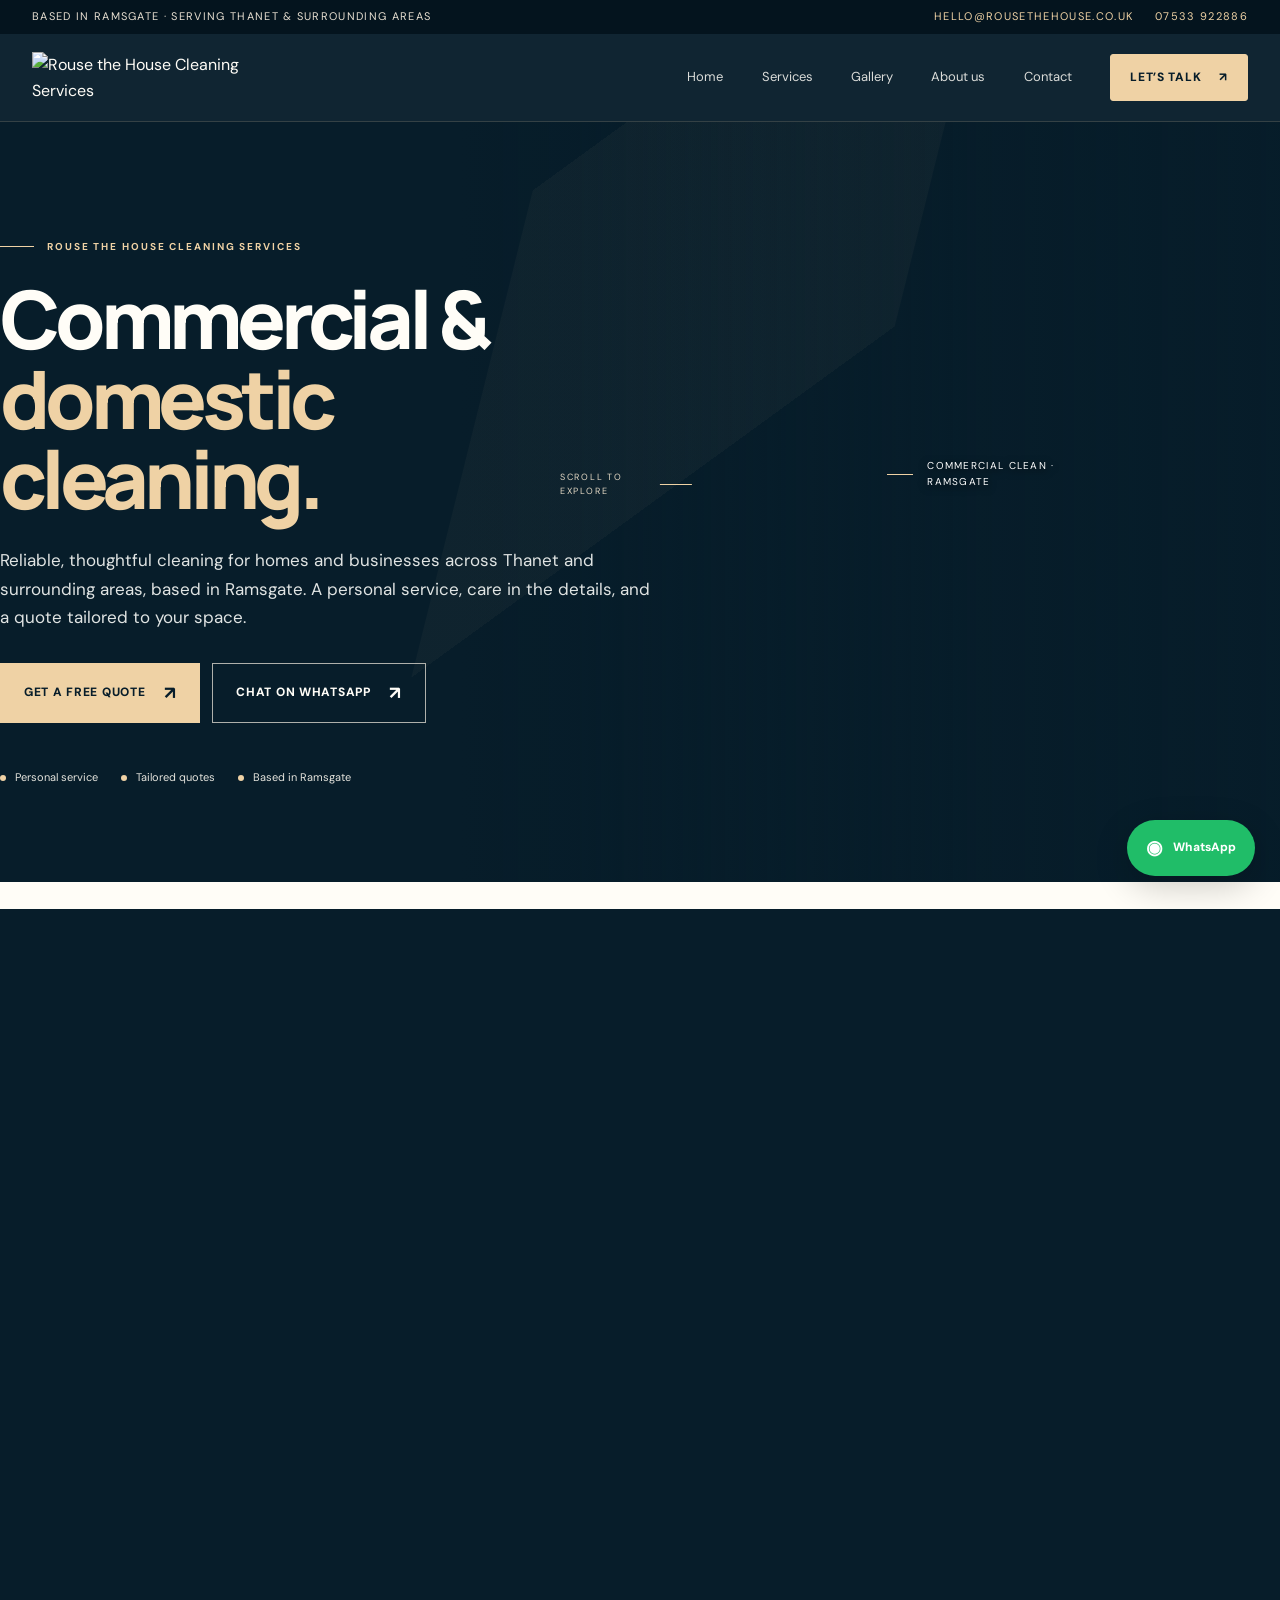
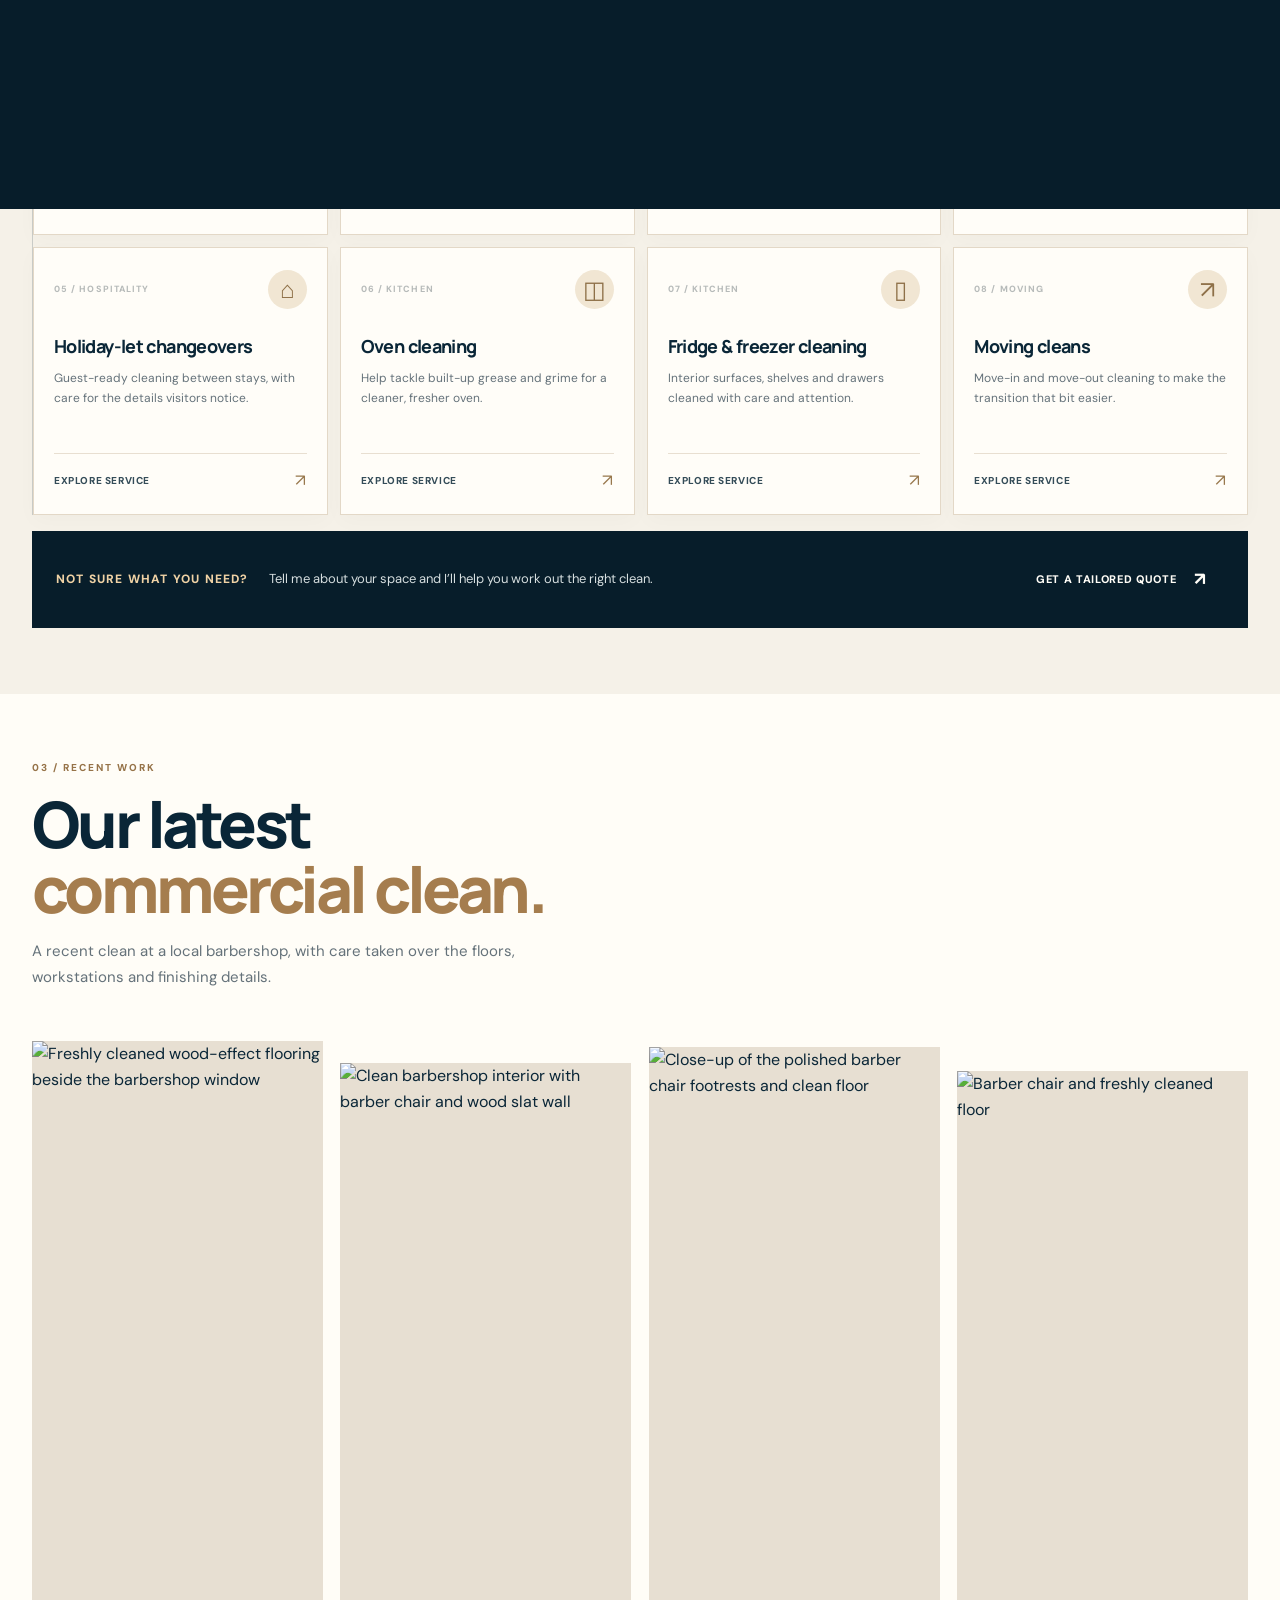
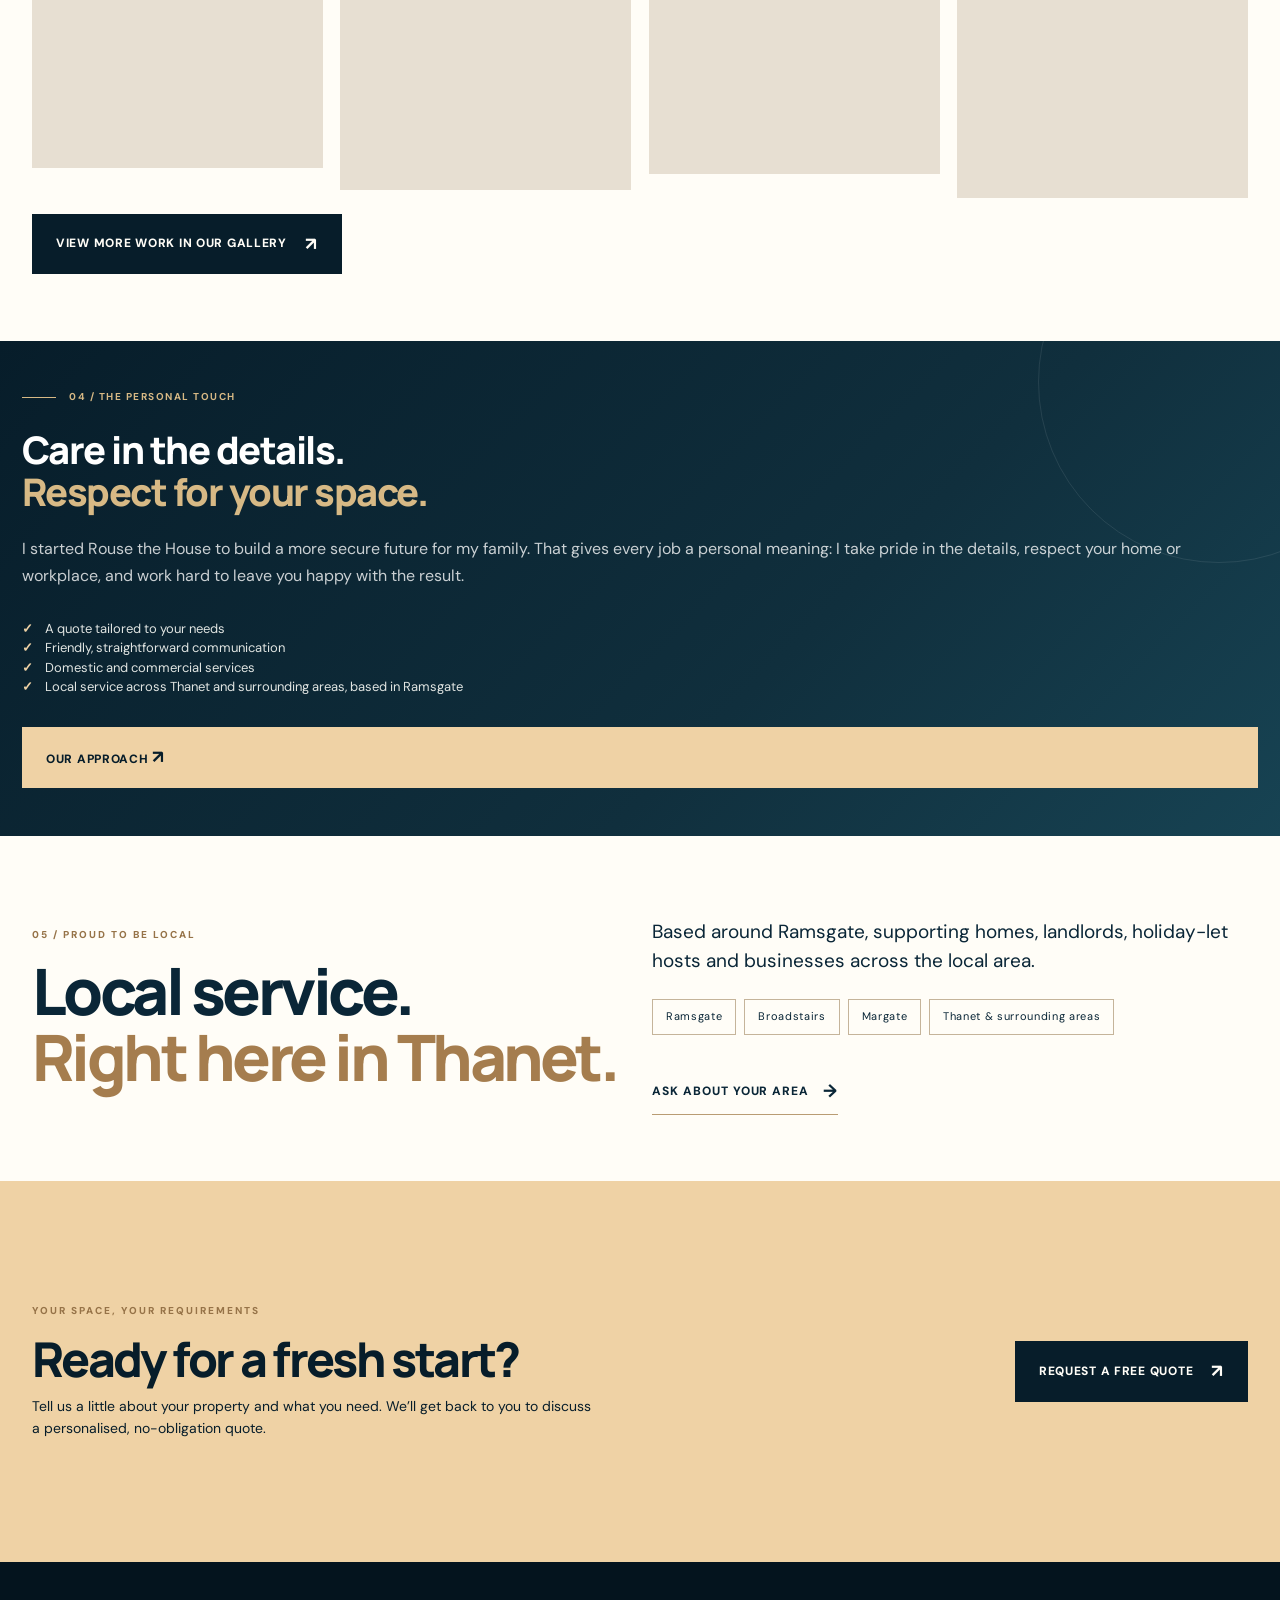
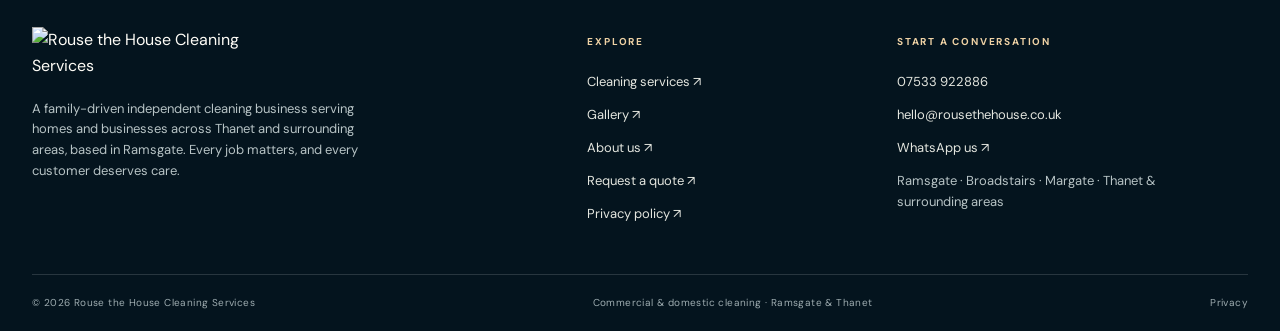
==== commit 946347f5: "Add files via upload" ====
--- a/index.html
+++ b/index.html
@@ -1,19 +1,60 @@
-<!doctype html><html lang="en-GB"><head><meta charset="utf-8"><meta name="viewport" content="width=device-width,initial-scale=1"><meta name="description" content="Rouse the House Cleaning — domestic, deep, end-of-tenancy, holiday-let and commercial cleaning in Ramsgate, Broadstairs, Margate and surrounding Thanet areas."><meta name="theme-color" content="#071a35"><meta property="og:title" content="Rouse the House Cleaning | Ramsgate"><meta property="og:description" content="Professional, reliable cleaning for homes, holiday lets and businesses across Ramsgate and surrounding areas."><meta property="og:type" content="website"><title>Rouse the House Cleaning | Ramsgate</title><link rel="stylesheet" href="style.css"></head><body>
-<a class="skip" href="#main">Skip to content</a><header><div class="wrap nav"><a class="brand" href="#home" aria-label="Rouse the House Cleaning home"><img class="brandLogo" src="rouse-the-house-logo.png" alt="Rouse the House Cleaning"></a><button class="menu" aria-label="Open menu">☰</button><nav><a href="#services">Services</a><a href="prices.html">Prices</a><a href="about.html">About</a><a href="#areas">Areas</a><a class="navbtn" href="#contact">Get a quote</a></nav></div></header>
-<main id="main">
-<section id="home" class="hero"><div class="wrap heroGrid"><div class="reveal"><p class="eyebrow">PROFESSIONAL CLEANING SERVICES</p><h1>We clean.<br><em>You relax.</em></h1><p class="lead">Reliable, friendly cleaning for homes, holiday lets and businesses across Ramsgate and surrounding areas.</p><p class="offer"><strong>Clear pricing.</strong> Domestic & commercial from £18/hr.</p><div class="actions"><a class="btn yellow" href="#contact">Get a free quote</a><a class="btn white" href="tel:07533922886">Call 07533 922886</a></div><div class="miniStats"><div><strong>£18/hr</strong><span>Domestic</span></div><div><strong>£20/hr</strong><span>Deep cleans</span></div><div><strong>Local</strong><span>Ramsgate & Thanet</span></div></div></div><div class="heroVisual reveal"><img class="heroPhoto" src="hero-interior.jpg" alt="Fresh, clean modern home interior"><div class="logoBadge"><img src="rouse-the-house-logo.png" alt="Rouse the House Cleaning logo"></div></div></div></section>
-<section class="intro"><div class="wrap two reveal"><div><p class="eyebrow blue">A CLEANER HOME. A HAPPIER YOU.</p><h2>Cleaning that fits around <em>your life.</em></h2></div><p>Whether you need a regular helping hand, a one-off deep clean or a property turned around between guests, Rouse the House is here to make life easier.</p></div></section>
-<section id="services" class="section light"><div class="wrap"><div class="heading reveal"><p class="eyebrow blue">WHAT WE DO</p><h2>Cleaning made <em>simple.</em></h2><p>Professional cleaning tailored to your home or business.</p></div><div class="cards">
-<article class="card reveal"><div class="icon">⌂</div><h3>Regular Domestic</h3><p>Reliable recurring cleaning tailored to your home and routine.</p><a class="arrow" href="#contact">Get a quote →</a></article>
-<article class="card reveal"><div class="icon">✦</div><h3>Deep Cleans</h3><p>A thorough reset when your home needs extra attention.</p><a class="arrow" href="#contact">Get a quote →</a></article>
-<article class="card reveal"><div class="icon">↗</div><h3>End of Tenancy</h3><p>Detailed cleaning to leave a property looking its best.</p><a class="arrow" href="#contact">Request a quote →</a></article>
-<article class="card reveal"><div class="icon">⌂</div><h3>Holiday Lets</h3><p>Guest-ready turnovers with consistent presentation and care.</p><a class="arrow" href="#contact">Ask about availability →</a></article>
-<article class="card reveal"><div class="icon">▦</div><h3>Commercial</h3><p>Professional cleaning for local offices and businesses.</p><a class="arrow" href="#contact">Discuss your needs →</a></article>
-<article class="card reveal"><div class="icon">✧</div><h3>One-Off Cleans</h3><p>Moving, spring cleaning or simply time for a fresh start.</p><a class="arrow" href="#contact">Book a clean →</a></article>
-</div></div></section>
-<section class="dark"><div class="wrap two"><div class="reveal"><p class="eyebrow yellowText">WHY ROUSE THE HOUSE?</p><h2>Professional service.<br><em>Proper results.</em></h2><p class="copy">A cleaner should make your life easier — turning up when expected, doing the job properly and leaving your space looking and feeling fresh.</p><a class="btn yellow" href="#contact">Let's get started</a></div><div class="promises reveal"><div class="promise"><span class="tick">✓</span><span><b>Friendly & professional</b><small>A personal local service you can trust.</small></span></div><div class="promise"><span class="tick">✓</span><span><b>Reliable & punctual</b><small>Your time matters.</small></span></div><div class="promise"><span class="tick">✓</span><span><b>Quality you can see</b><small>Attention to the details that make a difference.</small></span></div><div class="promise"><span class="tick">✓</span><span><b>Clear pricing</b><small>No confusing hourly rates.</small></span></div></div></div></section>
-<section class="section"><div class="wrap"><div class="heading reveal"><p class="eyebrow blue">SIMPLE, HONEST PRICING</p><h2>Rates that are easy to <em>understand.</em></h2><p>Prices below are hourly rates. End-of-tenancy and holiday-let work can be quoted around the property and requirements.</p></div><div class="priceGrid"><div class="priceCard reveal"><p class="eyebrow blue">DOMESTIC</p><div class="price">£18<small>/hour</small></div><p>Regular home cleaning and general household upkeep.</p></div><div class="priceCard featured reveal"><p class="eyebrow yellowText">DEEP CLEAN</p><div class="price">£20<small>/hour</small></div><p>More detailed cleaning when your home needs a proper reset.</p></div><div class="priceCard reveal"><p class="eyebrow blue">COMMERCIAL</p><div class="price">£18<small>/hour</small></div><p>Professional cleaning for local businesses and workspaces.</p></div></div><p class="note">End-of-tenancy, holiday-let and certain one-off jobs are quoted according to size, condition, access and the work required.</p></div></section>
-<section id="areas" class="section light"><div class="wrap two"><div class="reveal"><p class="eyebrow blue">LOCAL & PROUD</p><h2>Serving <em>Ramsgate</em> and surrounding areas.</h2><p>Based locally and covering Ramsgate and nearby Thanet areas. Just outside the usual area? Get in touch and we'll see what we can do.</p></div><div class="areas reveal"><span class="pill">Ramsgate</span><span class="pill">Broadstairs</span><span class="pill">Margate</span><span class="pill">Thanet</span><span class="pill">Nearby areas</span></div></div></section>
-<section class="yellowBand"><div class="wrap band"><div><p class="eyebrow">READY FOR A FRESH START?</p><h2>Let's Rouse the House.</h2></div><a class="btn darkBtn" href="#contact">Get your free quote →</a></div></section>
-<section id="contact" class="section"><div class="wrap two contact"><div class="reveal"><p class="eyebrow blue">GET IN TOUCH</p><h2>Tell us what needs <em>cleaning.</em></h2><p>Send a few details about the property and the service you need. We'll get back to you.</p><div class="details"><a href="tel:07533922886">☎ 07533 922886</a><a href="mailto:hello@rousethehouse.co.uk">✉ hello@rousethehouse.co.uk</a><span>📍 Ramsgate & surrounding areas</span></div></div><form id="quoteForm" action="mailto:hello@rousethehouse.co.uk" method="post" enctype="text/plain" class="reveal"><label>Name<input name="Name" autocomplete="name" required></label><label>Email<input name="Email" type="email" autocomplete="email" required></label><label>Service<select name="Service" required><option value="">Choose a service</option><option>Regular domestic</option><option>Deep clean</option><option>End of tenancy</option><option>Holiday let</option><option>Commercial</option><option>One-off clean</option></select></label><label>Message<textarea name="Message" rows="5" required placeholder="Tell us about the property and what you're looking for..."></textarea></label><button class="btn yellow full" type="submit">Request a quote</button><span class="fine">Your email app will open with your enquiry ready to send.</span></form></div></section>
-</main><footer><div class="wrap foot"><a class="brand" href="#home"><img class="brandLogo" src="rouse-the-house-logo.png" alt="Rouse the House Cleaning"></a><div class="links"><a href="#services">Services</a><a href="prices.html">Prices</a><a href="about.html">About</a><a href="#areas">Areas</a><a href="#contact">Contact</a><a href="privacy.html">Privacy</a></div></div><div class="wrap copyright">© 2026 Rouse the House Cleaning. All rights reserved.</div></footer><script src="script.js"></script></body></html>
+<!doctype html><html lang="en-GB"><head><meta charset="utf-8"><meta name="viewport" content="width=device-width,initial-scale=1"><meta name="theme-color" content="#071d2a"><meta name="description" content="Professional domestic, deep, end-of-tenancy and commercial cleaning in Ramsgate and across Thanet. Get a free, personalised quote from Rouse the House Cleaning Services."><title>Rouse the House | Premium Cleaning in Thanet</title><link rel="icon" href="assets/rouse-house-mark.png" type="image/png"><link rel="stylesheet" href="style.css">
+<style id="compact-mobile-and-desktop-rhythm">
+/* Compact, continuous layout: avoid oversized blank bands between content. */
+:root{--section-space:clamp(42px,5vw,72px)}
+.section{padding:clamp(44px,5.2vw,72px) 0!important}
+.section-tight{padding:clamp(34px,4vw,54px) 0!important}
+.hero + .section{padding-top:clamp(34px,4vw,54px)!important}
+.section-title{margin-top:12px!important}
+.section .container>*+*{margin-top:16px}
+.section .container>.section-title{margin-top:12px}
+.split{gap:clamp(24px,4vw,58px)!important}
+.service-intro,.work-head{gap:20px!important;margin-bottom:24px!important}
+.services-grid,.service-grid,.cards-grid{row-gap:16px!important}
+.gallery-section .container>*+*{margin-top:20px}
+.gallery-toolbar{margin-bottom:18px!important}
+.area-panel{gap:24px!important}
+footer{margin-top:0}
+@media(max-width:760px){
+ .section{padding:38px 0!important}
+ .section-tight{padding:30px 0!important}
+ .hero{min-height:clamp(560px,calc(100svh - 155px),690px)!important}
+ .hero-content{padding:52px 0 58px!important}
+ .hero + .section{padding-top:30px!important}
+ .section .container>*+*{margin-top:12px}
+ .section-title{margin-top:9px!important}
+ .split{gap:22px!important}
+ .service-intro,.work-head{margin-bottom:18px!important}
+ .gallery-toolbar{margin-bottom:14px!important}
+ .gallery{grid-template-rows:220px 145px 145px!important;gap:8px!important}
+ .section .container>.btn-row,.section .container>.button-row{margin-top:18px}
+}
+@media(max-width:390px){.hero{min-height:550px!important}.hero-content{padding-top:42px!important}.section{padding:32px 0!important}.gallery{grid-template-rows:190px 130px 130px!important}}
+</style>
+
+</head><body><div class="topline"><div class="container"><span>Based in Ramsgate · Serving Thanet &amp; surrounding areas</span><div class="topline-contact"><a href="mailto:hello@rousethehouse.co.uk">hello@rousethehouse.co.uk</a><a href="tel:07533922886">07533 922886</a></div></div></div><header class="site-header"><div class="container nav-wrap"><a class="brand" href="index.html" aria-label="Rouse the House home"><img src="assets/rouse-house-full-logo-light.png" alt="Rouse the House Cleaning Services"></a><button class="menu-toggle" aria-label="Open navigation" aria-expanded="false">☰</button><nav class="nav-links"><a href="index.html">Home</a><a href="services.html">Services</a><a href="gallery.html">Gallery</a><a href="about.html">About us</a><a href="contact.html">Contact</a><a class="nav-cta" href="contact.html">Let’s talk <span>↗</span></a></nav></div></header><main>
+<section class="hero"><div class="hero-media" aria-label="Examples of cleaning work">
+<img class="hero-slide active" src="assets/barbershop-wide-2.jpg" alt="Wide view of the cleaned barbershop interior, including the chair and mirror">
+<img class="hero-slide" src="assets/hero-barbershop-chair.jpg" alt="Recently cleaned barbershop chair">
+<img class="hero-slide" src="assets/hero-barbershop-room.jpg" alt="Clean and polished barbershop interior">
+<img class="hero-slide" src="assets/hero-shower-clean.jpg" alt="Clean bathroom shower and tiled walls">
+</div><div class="container"><div class="hero-content"><div class="eyebrow hero-animate">Rouse the House Cleaning Services</div><h1 class="hero-animate">Commercial &amp;<br><em>domestic cleaning.</em></h1><p class="hero-copy hero-animate">Reliable, thoughtful cleaning for homes and businesses across Thanet and surrounding areas, based in Ramsgate. A personal service, care in the details, and a quote tailored to your space.</p><div class="hero-actions hero-animate"><a class="button" href="contact.html">Get a free quote <span>↗</span></a><a class="button button-outline" href="https://wa.me/447533922886?text=Hi%20Rouse%20the%20House%2C%20I%27d%20like%20a%20cleaning%20quote." target="_blank" rel="noopener">Chat on WhatsApp <span>↗</span></a></div><div class="hero-meta hero-animate"><span><i></i> Personal service</span><span><i></i> Tailored quotes</span><span><i></i> Based in Ramsgate</span></div></div></div><div class="hero-caption">Commercial clean · Ramsgate</div><div class="scroll-cue">Scroll to explore</div><div class="side-note">ROUSE THE HOUSE · CLEANING SERVICES</div></section>
+<section class="section"><div class="container split"><div class="reveal"><div class="number-kicker">01 / A different kind of clean</div><h2 class="section-title">A local business.<br><em>A personal promise.</em></h2></div><div class="reveal from-right"><p class="lead">I’m building Rouse the House to create a better future for my family.</p><p class="body-copy">As a dad, my family is the reason I put everything into this business. Every customer trusts me with their space, and I take that trust seriously. Doing a job properly isn’t just good business to me — it’s part of building something my family can be proud of. I want every customer to feel looked after, because letting a customer down would mean letting down the people I’m working so hard for.</p><a class="text-arrow" href="about.html">Meet Rouse the House <span>→</span></a></div></div></section>
+<section id="services" class="section section-soft services-showcase"><div class="container">
+<div class="services-showcase-heading"><div><div class="number-kicker">02 / Cleaning services</div><h2 class="section-title">A cleaner space.<br><em>Exactly how you need it.</em></h2></div><div class="services-showcase-intro"><p class="body-copy">From the everyday to the jobs that need extra attention, choose the service that suits your home, rental or workplace.</p><a class="text-arrow" href="services.html">Explore all services <span>↗</span></a></div></div>
+<div class="service-grid reveal-stagger">
+<a class="service-card" href="services.html#domestic"><div class="service-top"><span class="service-num">01 / HOME</span><span class="service-icon">⌂</span></div><h3>Domestic cleaning</h3><p>Regular or one-off cleaning to keep your home fresh, comfortable and cared for.</p><span class="service-link">Explore service <b>↗</b></span></a>
+<a class="service-card" href="services.html#deep"><div class="service-top"><span class="service-num">02 / DETAIL</span><span class="service-icon">✳</span></div><h3>Deep cleaning</h3><p>A thorough top-to-bottom clean for the areas that need extra time and attention.</p><span class="service-link">Explore service <b>↗</b></span></a>
+<a class="service-card" href="services.html#tenancy"><div class="service-top"><span class="service-num">03 / PROPERTY</span><span class="service-icon">▤</span></div><h3>End-of-tenancy cleans</h3><p>Move-out cleaning to help leave a property fresh and ready for its next chapter.</p><span class="service-link">Explore service <b>↗</b></span></a>
+<a class="service-card" href="services.html#commercial"><div class="service-top"><span class="service-num">04 / BUSINESS</span><span class="service-icon">▥</span></div><h3>Commercial cleaning</h3><p>Reliable cleaning support for local businesses, workspaces and shared areas.</p><span class="service-link">Explore service <b>↗</b></span></a>
+<a class="service-card" href="services.html#holiday-let"><div class="service-top"><span class="service-num">05 / HOSPITALITY</span><span class="service-icon">⌂</span></div><h3>Holiday-let changeovers</h3><p>Guest-ready cleaning between stays, with care for the details visitors notice.</p><span class="service-link">Explore service <b>↗</b></span></a>
+<a class="service-card" href="services.html#oven"><div class="service-top"><span class="service-num">06 / KITCHEN</span><span class="service-icon">◫</span></div><h3>Oven cleaning</h3><p>Help tackle built-up grease and grime for a cleaner, fresher oven.</p><span class="service-link">Explore service <b>↗</b></span></a>
+<a class="service-card" href="services.html#fridge-freezer"><div class="service-top"><span class="service-num">07 / KITCHEN</span><span class="service-icon">▯</span></div><h3>Fridge &amp; freezer cleaning</h3><p>Interior surfaces, shelves and drawers cleaned with care and attention.</p><span class="service-link">Explore service <b>↗</b></span></a>
+<a class="service-card" href="services.html#moving"><div class="service-top"><span class="service-num">08 / MOVING</span><span class="service-icon">↗</span></div><h3>Moving cleans</h3><p>Move-in and move-out cleaning to make the transition that bit easier.</p><span class="service-link">Explore service <b>↗</b></span></a>
+</div><div class="services-bottom-note"><span>Not sure what you need?</span><p>Tell me about your space and I’ll help you work out the right clean.</p><a class="button button-dark" href="contact.html">Get a tailored quote <span>↗</span></a></div>
+</div></section>
+<section class="section latest-work"><div class="container"><div class="latest-work-head reveal"><div><div class="number-kicker">03 / Recent work</div><h2 class="section-title">Our latest<br><em>commercial clean.</em></h2><p class="body-copy">A recent clean at a local barbershop, with care taken over the floors, workstations and finishing details.</p></div></div><div class="work-collage reveal" aria-label="Photos from a recent barbershop clean"><figure class="collage-photo collage-photo-1"><img src="assets/barbershop-floor-detail-new.jpg" alt="Freshly cleaned wood-effect flooring beside the barbershop window" loading="lazy"></figure><figure class="collage-photo collage-photo-2"><img src="assets/barbershop-interior-new.jpg" alt="Clean barbershop interior with barber chair and wood slat wall" loading="lazy"></figure><figure class="collage-photo collage-photo-3"><img src="assets/barbershop-chair-detail-new.jpg" alt="Close-up of the polished barber chair footrests and clean floor" loading="lazy"></figure><figure class="collage-photo collage-photo-4"><img src="assets/barbershop-chair-back.jpg" alt="Barber chair and freshly cleaned floor" loading="lazy"></figure></div><div class="latest-work-gallery-button"><a class="button button-dark" href="services.html">View more work in our gallery <span>↗</span></a></div></div></section>
+<section class="statement"><div class="statement-copy reveal from-right"><div class="eyebrow">04 / The personal touch</div><h2 class="section-title">Care in the details.<br><em>Respect for your space.</em></h2><p class="body-copy">I started Rouse the House to build a more secure future for my family. That gives every job a personal meaning: I take pride in the details, respect your home or workplace, and work hard to leave you happy with the result.</p><ul class="checks"><li>A quote tailored to your needs</li><li>Friendly, straightforward communication</li><li>Domestic and commercial services</li><li>Local service across Thanet and surrounding areas, based in Ramsgate</li></ul><a class="button" href="about.html">Our approach <span>↗</span></a></div></section>
+<section class="section"><div class="container area-panel"><div class="reveal"><div class="number-kicker">05 / Proud to be local</div><h2 class="section-title">Local service.<br><em>Right here in Thanet.</em></h2></div><div class="reveal from-right"><p class="lead">Based around Ramsgate, supporting homes, landlords, holiday-let hosts and businesses across the local area.</p><div class="area-tags"><span>Ramsgate</span><span>Broadstairs</span><span>Margate</span><span>Thanet &amp; surrounding areas</span></div><a class="text-arrow" href="contact.html">Ask about your area <span>→</span></a></div></div></section>
+<section class="quote-band"><div class="container quote-inner reveal"><div><div class="number-kicker">Your space, your requirements</div><h2>Ready for a fresh start?</h2><p>Tell us a little about your property and what you need. We’ll get back to you to discuss a personalised, no-obligation quote.</p></div><a class="button" href="contact.html">Request a free quote <span>↗</span></a></div></section>
+</main><footer class="site-footer"><div class="container"><div class="footer-grid"><div><img class="footer-logo" src="assets/rouse-house-full-logo-light.png" alt="Rouse the House Cleaning Services"><p>A family-driven independent cleaning business serving homes and businesses across Thanet and surrounding areas, based in Ramsgate. Every job matters, and every customer deserves care.</p></div><div><h4>Explore</h4><div class="footer-links"><a href="services.html">Cleaning services ↗</a><a href="gallery.html">Gallery ↗</a><a href="about.html">About us ↗</a><a href="contact.html">Request a quote ↗</a><a href="privacy.html">Privacy policy ↗</a></div></div><div><h4>Start a conversation</h4><div class="footer-links"><a href="tel:07533922886">07533 922886</a><a href="mailto:hello@rousethehouse.co.uk">hello@rousethehouse.co.uk</a><a href="https://wa.me/447533922886?text=Hi%20Rouse%20the%20House%2C%20I%27d%20like%20a%20cleaning%20quote." target="_blank" rel="noopener">WhatsApp us ↗</a><span>Ramsgate · Broadstairs · Margate · Thanet &amp; surrounding areas</span></div></div></div><div class="footer-bottom"><span>© <span id="year"></span> Rouse the House Cleaning Services</span><span>Commercial & domestic cleaning · Ramsgate & Thanet</span><span><a href="privacy.html">Privacy</a></span></div></div></footer><a class="whatsapp-float" href="https://wa.me/447533922886?text=Hi%20Rouse%20the%20House%2C%20I%27d%20like%20a%20cleaning%20quote." target="_blank" rel="noopener" aria-label="Chat on WhatsApp"><span class="wa-icon">◉</span><span>WhatsApp</span></a><div class="lightbox" aria-hidden="true" role="dialog" aria-modal="true" aria-label="Cleaning work photo gallery"><button class="lightbox-close" aria-label="Close image">×</button><button class="lightbox-nav lightbox-prev" aria-label="Previous photo">←</button><figure class="lightbox-figure"><img alt="Expanded cleaning work photo"><figcaption><span class="lightbox-caption"></span><span class="lightbox-counter"></span></figcaption></figure><button class="lightbox-nav lightbox-next" aria-label="Next photo">→</button><div class="lightbox-help">Use ← → to browse · Esc to close</div></div><div class="page-transition" aria-hidden="true"></div><script src="script.js"></script></body></html>
--- a/style.css
+++ b/style.css
@@ -1,18 +1,831 @@
-@import url('https://fonts.googleapis.com/css2?family=DM+Sans:wght@400;500;600;700&family=Manrope:wght@500;600;700;800&display=swap');
-:root{--navy:#071a35;--navy2:#0b2a50;--blue:#1176e8;--cyan:#38bdf8;--yellow:#ffd33d;--ink:#10233d;--muted:#64748b;--pale:#f4f8fc;--white:#fff;--line:#e4ebf3;--shadow:0 22px 60px rgba(7,26,53,.12);--radius:24px;--wrap:1180px}
-*{box-sizing:border-box}html{scroll-behavior:smooth}body{margin:0;font-family:'DM Sans',system-ui,sans-serif;color:var(--ink);background:#fff;line-height:1.65}a{text-decoration:none;color:inherit}img{max-width:100%;display:block}.wrap{width:min(calc(100% - 40px),var(--wrap));margin:auto}.skip{position:absolute;left:-999px}.skip:focus{left:15px;top:15px;z-index:99;background:#fff;padding:10px}
-header{position:fixed;z-index:20;top:0;left:0;width:100%;background:rgba(7,26,53,.94);backdrop-filter:blur(16px);border-bottom:1px solid rgba(255,255,255,.08);transition:.3s}header.scrolled{box-shadow:0 12px 35px rgba(0,0,0,.16)}.nav{height:82px;display:flex;align-items:center;justify-content:space-between;gap:24px}.brand{display:flex;align-items:center;min-width:0}.brandLogo{width:178px;height:62px;object-fit:contain;object-position:left center}.nav nav{display:flex;align-items:center;gap:28px;color:#fff;font-weight:600;font-size:14px}.nav nav>a{opacity:.9;transition:.2s}.nav nav>a:hover{opacity:1;color:var(--yellow)}.navbtn{background:var(--yellow)!important;color:var(--navy)!important;padding:12px 19px;border-radius:999px;opacity:1!important}.menu{display:none;background:none;border:0;color:#fff;font-size:29px;cursor:pointer}
-.hero{padding:145px 0 88px;background:linear-gradient(135deg,#071a35 0%,#0b3766 65%,#0c5ea7 100%);color:#fff;position:relative;overflow:hidden}.hero:after{content:"";position:absolute;width:700px;height:700px;border-radius:50%;background:radial-gradient(circle,rgba(56,189,248,.2),transparent 68%);right:-250px;top:-300px}.heroGrid{position:relative;z-index:1;display:grid;grid-template-columns:1.03fr .97fr;gap:70px;align-items:center;min-height:590px}.eyebrow{font-size:12px;letter-spacing:.16em;font-weight:800;margin:0 0 15px;text-transform:uppercase}.yellowText{color:var(--yellow)}.blue{color:var(--blue)}h1,h2,h3{font-family:'Manrope',sans-serif;line-height:1.08;margin:0 0 22px}h1{font-size:clamp(48px,6vw,78px);letter-spacing:-.055em}h1 em,h2 em{font-style:normal;color:var(--yellow)}h2{font-size:clamp(38px,4.2vw,58px);letter-spacing:-.045em}h3{font-size:21px}.lead{font-size:20px;line-height:1.55;max-width:630px;color:#dce9f8;margin:0 0 22px}.offer{display:inline-flex;gap:5px;align-items:center;background:rgba(255,255,255,.1);border:1px solid rgba(255,255,255,.15);border-radius:999px;padding:9px 15px;margin:0 0 28px;font-size:14px}.actions{display:flex;gap:12px;flex-wrap:wrap}.btn{display:inline-flex;justify-content:center;align-items:center;border:0;cursor:pointer;padding:14px 21px;border-radius:999px;font-weight:800;font-family:inherit;transition:transform .2s,box-shadow .2s}.btn:hover{transform:translateY(-2px);box-shadow:0 12px 25px rgba(0,0,0,.15)}.yellow{background:var(--yellow);color:var(--navy)}.white{background:#fff;color:var(--navy)}.heroVisual{position:relative}.heroPhoto{height:510px;width:100%;object-fit:cover;border-radius:34px 34px 34px 90px;box-shadow:0 30px 80px rgba(0,0,0,.25);border:7px solid rgba(255,255,255,.13)}.logoBadge{position:absolute;left:-35px;bottom:-35px;background:#fff;border-radius:24px;padding:15px 19px;box-shadow:var(--shadow);width:205px}.logoBadge img{width:100%;height:auto;object-fit:contain}.miniStats{display:flex;gap:24px;margin-top:30px;flex-wrap:wrap}.miniStats div{display:flex;flex-direction:column;font-size:12px;color:#b9cbe0}.miniStats strong{font:800 22px Manrope;color:#fff}
-.intro{padding:105px 0}.two{display:grid;grid-template-columns:1fr 1fr;gap:75px;align-items:center}.intro p:last-child{font-size:20px;color:var(--muted);max-width:570px;margin:0}.section{padding:100px 0}.light{background:var(--pale)}.heading{max-width:700px;margin-bottom:42px}.heading>p:last-child{color:var(--muted);font-size:18px}.cards{display:grid;grid-template-columns:repeat(3,1fr);gap:20px}.card{padding:30px;background:#fff;border:1px solid var(--line);border-radius:var(--radius);box-shadow:0 8px 30px rgba(7,26,53,.04);transition:.3s;position:relative;overflow:hidden}.card:before{content:"";position:absolute;left:0;top:0;width:100%;height:4px;background:linear-gradient(90deg,var(--blue),var(--cyan));transform:scaleX(0);transform-origin:left;transition:.3s}.card:hover{transform:translateY(-7px);box-shadow:var(--shadow)}.card:hover:before{transform:scaleX(1)}.icon{width:48px;height:48px;border-radius:14px;background:#eaf4ff;display:grid;place-items:center;font-size:22px;margin-bottom:23px}.card p{color:var(--muted);min-height:70px;margin:0 0 20px}.arrow{font-weight:800;color:var(--blue)}
-.dark{background:var(--navy);color:#fff;padding:110px 0;position:relative;overflow:hidden}.dark:before{content:"";position:absolute;width:500px;height:500px;border-radius:50%;background:rgba(17,118,232,.16);right:-250px;top:-250px}.copy{color:#c1d0e1;font-size:18px;max-width:560px}.promises{display:grid;gap:13px}.promise{display:flex;gap:15px;padding:21px 22px;background:rgba(255,255,255,.055);border:1px solid rgba(255,255,255,.09);border-radius:18px}.tick{color:var(--yellow);font-weight:900;font-size:20px}.promise b{display:block;font-family:Manrope}.promise small{color:#aebed1}
-.priceGrid{display:grid;grid-template-columns:repeat(3,1fr);gap:20px}.priceCard{padding:32px;border:1px solid var(--line);border-radius:24px;background:#fff}.priceCard.featured{background:var(--navy);color:#fff;border-color:var(--navy);transform:translateY(-8px);box-shadow:var(--shadow)}.price{font:800 45px Manrope;letter-spacing:-.04em;margin:7px 0}.price small{font:500 14px 'DM Sans'}.priceCard p{color:var(--muted)}.featured p{color:#bdcad9}.note{font-size:13px;color:var(--muted);margin-top:25px}
-.areas{display:flex;gap:12px;flex-wrap:wrap;justify-content:flex-end}.pill{background:#fff;border:1px solid var(--line);padding:12px 18px;border-radius:999px;font-weight:700;box-shadow:0 6px 18px rgba(7,26,53,.05)}.yellowBand{background:var(--yellow);padding:55px 0}.band{display:flex;align-items:center;justify-content:space-between;gap:30px}.band h2{margin:0}.darkBtn{background:var(--navy);color:#fff}
-.contact{align-items:start}.details{display:grid;gap:12px;margin-top:28px;color:var(--muted)}.details a{color:var(--blue);font-weight:700}.contact form{background:#f7faff;border:1px solid var(--line);padding:30px;border-radius:28px;box-shadow:var(--shadow);display:grid;gap:16px}.contact label{font-weight:700;font-size:14px}.contact input,.contact select,.contact textarea{display:block;width:100%;margin-top:7px;border:1px solid #d7e1ec;background:#fff;border-radius:12px;padding:13px 14px;font:inherit;color:var(--ink);outline:none}.contact input:focus,.contact select:focus,.contact textarea:focus{border-color:var(--blue);box-shadow:0 0 0 3px rgba(17,118,232,.1)}.full{width:100%}.fine{font-size:12px;color:var(--muted)}
-.pageHero{padding:155px 0 75px;background:var(--pale)}.pageHero h1{font-size:clamp(45px,5vw,68px)}.pageHero p{max-width:700px;color:var(--muted);font-size:19px}.extras{display:grid;grid-template-columns:repeat(3,1fr);gap:20px}.extra{padding:30px;border:1px solid var(--line);border-radius:24px;background:#fff}.extra strong{font:800 26px Manrope}.extra p{color:var(--muted)}
-.aboutGrid{align-items:center}.aboutCopy p{color:var(--muted);font-size:17px}.aboutCopy strong{color:var(--ink)}.aboutCopy .closing{font-weight:800;color:var(--blue);margin-top:25px}.aboutPhotoWrap{position:relative}.aboutPhoto{width:100%;height:580px;object-fit:cover;border-radius:30px 30px 100px 30px;box-shadow:var(--shadow)}.founderCard{position:absolute;left:-30px;bottom:25px;background:#fff;padding:20px 25px;border-radius:20px;box-shadow:var(--shadow);display:grid}.founderCard strong{font:800 20px Manrope}.founderCard span{font-size:13px;color:var(--muted)}.signature{font-family:cursive;font-size:22px;color:var(--blue)}.valueGrid{display:grid;grid-template-columns:repeat(4,1fr);gap:18px}.value{padding:25px;border:1px solid var(--line);border-radius:20px;background:#fff}.valueIcon{font-size:24px;color:var(--blue);margin-bottom:15px}.value p{color:var(--muted);font-size:14px}.aboutEnd{margin-top:40px;padding:24px 0;border-top:1px solid var(--line);display:flex;gap:15px;justify-content:space-between;color:var(--muted)}
-.privacy{max-width:800px}.privacy h2{font-size:32px;margin-top:45px}.privacy p,.privacy li{color:var(--muted)}
-footer{background:#041328;color:#b8c7d8;padding:55px 0 25px}.foot{display:flex;align-items:center;justify-content:space-between;gap:30px}.foot .brandLogo{width:190px}.links{display:flex;gap:20px;flex-wrap:wrap;font-size:14px}.links a:hover{color:#fff}.copyright{border-top:1px solid rgba(255,255,255,.08);margin-top:35px;padding-top:22px;font-size:12px;color:#8293a9}
-.reveal{opacity:0;transform:translateY(24px);transition:opacity .7s ease,transform .7s ease}.reveal.show{opacity:1;transform:none}
-@media(max-width:900px){.nav nav{gap:17px}.heroGrid,.two{grid-template-columns:1fr;gap:45px}.hero{padding-top:125px}.heroPhoto{height:420px}.logoBadge{left:15px}.cards,.priceGrid{grid-template-columns:repeat(2,1fr)}.valueGrid{grid-template-columns:repeat(2,1fr)}.areas{justify-content:flex-start}.aboutPhoto{height:500px}.aboutEnd{flex-direction:column}.foot{align-items:flex-start;flex-direction:column}}
-@media(max-width:680px){.wrap{width:min(calc(100% - 28px),var(--wrap))}.nav{height:70px}.brandLogo{width:150px;height:55px}.menu{display:block}.nav nav{display:none;position:absolute;top:70px;left:14px;right:14px;background:var(--navy);padding:15px;border-radius:18px;box-shadow:0 20px 50px rgba(0,0,0,.25);flex-direction:column;align-items:stretch}.nav nav.open{display:flex}.nav nav a{padding:11px}.hero{padding:112px 0 65px}.heroGrid{min-height:auto;gap:35px}.heroPhoto{height:330px;border-radius:25px}.logoBadge{width:155px;bottom:-25px}.offer{border-radius:15px}.miniStats{gap:16px}.section,.intro{padding:72px 0}.cards,.priceGrid,.extras,.valueGrid{grid-template-columns:1fr}.card p{min-height:0}.priceCard.featured{transform:none}.band{flex-direction:column;align-items:flex-start}.band h2{font-size:36px}.contact form{padding:21px}.aboutPhoto{height:420px}.founderCard{left:12px;bottom:12px}.pageHero{padding:120px 0 55px}h1{font-size:48px}.hero h1{font-size:54px}h2{font-size:40px}}
-@media(prefers-reduced-motion:reduce){html{scroll-behavior:auto}.reveal{opacity:1;transform:none}.btn,.card,header{transition:none}}
+@import url('https://fonts.googleapis.com/css2?family=DM+Sans:wght@400;500;600;700&family=Manrope:wght@400;500;600;700;800&display=swap');
+:root{--navy:#071d2a;--navy2:#0c2c3d;--cream:#f7f0e3;--cream2:#e9ddc8;--gold:#efd2a5;--ink:#0a2637;--muted:#65727a;--line:rgba(10,38,55,.18);--max:1240px;--ease:cubic-bezier(.16,1,.3,1)}*{box-sizing:border-box}html{scroll-behavior:smooth;scroll-padding-top:90px}body{margin:0;background:var(--cream);color:var(--ink);font-family:'DM Sans',sans-serif;line-height:1.6;overflow-x:hidden}body.lock{overflow:hidden}a{color:inherit;text-decoration:none}img{max-width:100%;display:block}button,input,textarea,select{font:inherit}.container{width:min(var(--max),calc(100% - 64px));margin:auto}.topline{height:34px;background:#04141e;color:#e8e0d2;font-size:11px;letter-spacing:.12em;text-transform:uppercase;display:flex;align-items:center}.topline .container{display:flex;justify-content:space-between;gap:18px}.topline a{color:var(--gold);margin-left:22px}.site-header{height:88px;position:sticky;top:0;z-index:80;background:rgba(7,29,42,.96);backdrop-filter:blur(18px);color:var(--cream);border-bottom:1px solid rgba(239,210,165,.16)}.nav-wrap{height:100%;display:flex;align-items:center;justify-content:space-between;gap:30px}.brand{display:flex;align-items:center;width:245px;flex-shrink:0}.brand img{width:100%;max-height:66px;object-fit:contain}.nav-links{display:flex;align-items:center;gap:clamp(18px,3vw,42px);font-size:13px}.nav-links>a:not(.nav-cta){position:relative;opacity:.85;transition:opacity .25s,color .25s}.nav-links>a:not(.nav-cta):after{content:'';position:absolute;bottom:-10px;left:0;width:100%;height:2px;background:var(--gold);transform:scaleX(0);transform-origin:left;transition:transform .35s var(--ease)}.nav-links>a:hover,.nav-links>a.active{opacity:1;color:var(--gold)}.nav-links>a:hover:after,.nav-links>a.active:after{transform:scaleX(1)}.nav-cta,.button{display:inline-flex;align-items:center;justify-content:center;gap:18px;padding:15px 23px;background:var(--gold);color:var(--navy);border:1px solid var(--gold);font-weight:800;font-size:12px;letter-spacing:.06em;text-transform:uppercase;transition:transform .35s var(--ease),background .25s,color .25s,box-shadow .3s}.nav-cta{border-radius:3px;padding:13px 19px}.nav-cta:hover,.button:hover{transform:translateY(-4px);box-shadow:0 14px 30px #020c1430;background:#ffebcd}.button span{font-size:18px;transition:transform .3s}.button:hover span{transform:translate(4px,-2px)}.button-outline{background:transparent;color:var(--cream);border-color:rgba(247,240,227,.7)}.button-outline:hover{background:var(--cream);color:var(--navy)}.button-dark{background:var(--navy);color:var(--cream);border-color:var(--navy)}.button-dark:hover{background:var(--navy2);color:white}.menu-toggle{display:none;border:1px solid #efd2a55c;background:transparent;color:var(--gold);width:44px;height:44px;font-size:24px;cursor:pointer}.hero{position:relative;min-height:min(760px,calc(100svh - 122px));background:var(--navy);color:var(--cream);isolation:isolate;overflow:hidden;display:flex;align-items:center}.hero-media{position:absolute;inset:0 0 0 43%;z-index:-2;overflow:hidden}.hero-media img{width:100%;height:100%;object-fit:cover;object-position:center;animation:heroPhoto 1.4s var(--ease) both;transform:scale(1.04)}.hero:before{content:'';position:absolute;inset:0;z-index:-1;background:linear-gradient(90deg,#071d2a 0%,#071d2a 36%,rgba(7,29,42,.94) 45%,rgba(7,29,42,.28) 76%,rgba(7,29,42,.06) 100%)}.hero:after{content:'';position:absolute;z-index:-1;left:36%;top:-30%;height:160%;width:30%;background:linear-gradient(130deg,transparent 20%,rgba(239,210,165,.035) 20%,rgba(239,210,165,.035) 50%,transparent 50%);transform:rotate(14deg)}.hero-content{padding:92px 0 76px;position:relative;z-index:2;max-width:650px}.eyebrow{display:flex;align-items:center;gap:13px;color:var(--gold);font-size:10px;font-weight:700;letter-spacing:.19em;text-transform:uppercase;margin-bottom:24px}.eyebrow:before{content:'';width:34px;height:1px;background:currentColor}.hero h1,.page-hero h1{font:800 clamp(48px,6.3vw,86px)/.99 'Manrope',sans-serif;letter-spacing:-.065em;margin:0 0 28px;max-width:730px}.hero h1 em,.page-hero h1 em{font-style:normal;color:var(--gold)}.hero-copy{font-size:17px;line-height:1.65;color:#e0e4e3;max-width:470px;margin:0 0 32px}.hero-actions{display:flex;flex-wrap:wrap;gap:12px}.hero-meta{display:flex;gap:23px;flex-wrap:wrap;margin-top:46px;color:#e5e4dd;font-size:11px}.hero-meta span{display:flex;align-items:center;gap:9px}.hero-meta i{width:6px;height:6px;background:var(--gold);border-radius:50%}.hero-caption{position:absolute;right:4.5%;bottom:28px;display:flex;align-items:center;gap:14px;color:#fff;font-size:10px;letter-spacing:.13em;text-transform:uppercase;text-shadow:0 2px 8px #000}.hero-caption:before{content:'';width:34px;height:1px;background:var(--gold)}.side-note{position:absolute;left:22px;bottom:35px;writing-mode:vertical-rl;transform:rotate(180deg);font-size:9px;letter-spacing:.2em;color:#d9d3c8;opacity:.65}.scroll-cue{position:absolute;right:50%;bottom:24px;transform:translateX(50%);font-size:9px;letter-spacing:.2em;text-transform:uppercase;color:#e3d8c4;display:flex;align-items:center;gap:12px}.scroll-cue:after{content:'';width:42px;height:1px;background:var(--gold);animation:cue 1.5s ease-in-out infinite alternate}/* Tighter hero-to-content handoff: avoid a large empty cream band after the scroll cue. */
+.hero{min-height:clamp(620px,calc(100svh - 122px),760px)}
+.hero-content{padding:clamp(64px,7vw,88px) 0 66px}
+.hero + .section{padding-top:clamp(58px,7vw,82px)}
+.scroll-cue{bottom:18px}
+.section{padding:104px 0}.section-tight{padding:82px 0}.section-dark{background:var(--navy);color:var(--cream)}.section-soft{background:var(--cream2)}.split{display:grid;grid-template-columns:1fr 1fr;gap:9%;align-items:center}.section-title{font:800 clamp(38px,5vw,66px)/1.04 'Manrope',sans-serif;letter-spacing:-.06em;margin:0 0 24px}.section-title em{font-style:normal;color:#a57d4e}.section-dark .section-title em{color:var(--gold)}.lead{font-size:19px;line-height:1.6}.body-copy{color:var(--muted);font-size:15px;line-height:1.9}.section-dark .body-copy{color:#c5d0d3}.text-arrow{display:inline-flex;gap:14px;align-items:center;margin-top:18px;font-size:12px;font-weight:800;text-transform:uppercase;letter-spacing:.08em;border-bottom:1px solid #b99c73;padding-bottom:8px}.text-arrow span{font-size:18px;transition:transform .3s}.text-arrow:hover span{transform:translateX(5px)}.number-kicker{font-size:10px;letter-spacing:.2em;color:#967348;font-weight:800;text-transform:uppercase;margin-bottom:18px}.service-intro{display:flex;align-items:end;justify-content:space-between;gap:32px;margin-bottom:48px}.service-intro .section-title{max-width:720px;margin-bottom:0}.service-intro p{max-width:320px;margin:0 0 5px}.service-grid{display:grid;grid-template-columns:repeat(4,1fr);border-top:1px solid var(--line);border-left:1px solid var(--line)}.service-card{position:relative;min-height:260px;padding:30px 26px 28px;border-right:1px solid var(--line);border-bottom:1px solid var(--line);display:flex;flex-direction:column;overflow:hidden;transition:color .4s,background .4s,transform .4s var(--ease)}.service-card:before{content:'';position:absolute;inset:100% 0 0;background:var(--navy);transition:inset .45s var(--ease);z-index:0}.service-card:hover{color:var(--cream);transform:translateY(-5px)}.service-card:hover:before{inset:0}.service-card>*{position:relative;z-index:1}.service-top{display:flex;justify-content:space-between;align-items:center;margin-bottom:32px}.service-num{font-size:10px;letter-spacing:.14em;opacity:.55}.service-icon{display:grid;place-items:center;width:48px;height:48px;color:#99764b;transition:color .3s,transform .45s cubic-bezier(.2,.8,.2,1)}.service-icon svg{width:38px;height:38px;fill:none;stroke:currentColor;stroke-width:1.65;stroke-linecap:round;stroke-linejoin:round}.service-card:hover .service-icon{color:var(--gold);transform:translateY(-4px) scale(1.06)}.service-card h3{font:700 19px/1.2 'Manrope',sans-serif;margin:0 0 12px;letter-spacing:-.03em}.service-card p{font-size:13px;line-height:1.7;color:var(--muted);margin:0 0 24px}.service-card:hover p{color:#cbd5d8}.service-link{margin-top:auto;font-size:11px;font-weight:800;letter-spacing:.08em;text-transform:uppercase;display:flex;justify-content:space-between}.service-link b{font-size:18px;font-weight:400;transition:transform .3s}.service-card:hover .service-link b{transform:translate(4px,-3px)}.work-head{display:flex;align-items:end;justify-content:space-between;gap:30px;margin-bottom:42px}.work-head .section-title{margin:0;max-width:650px}.work-head .body-copy{max-width:300px;margin:0}.gallery{display:grid;grid-template-columns:1.2fr .8fr .8fr;grid-template-rows:270px 240px;gap:14px}.work-photo{position:relative;overflow:hidden;background:#d5c7b1;cursor:zoom-in}.work-photo:first-child{grid-row:span 2}.work-photo:last-child{grid-column:2/4}.work-photo img{width:100%;height:100%;object-fit:cover;transition:transform .9s var(--ease),filter .5s}.work-photo:hover img{transform:scale(1.06);filter:brightness(.78)}.work-photo:after{content:'';position:absolute;inset:35% 0 0;background:linear-gradient(transparent,rgba(3,16,24,.78));opacity:.8}.work-photo span{position:absolute;z-index:1;bottom:22px;left:22px;right:22px;color:white;display:flex;justify-content:space-between;align-items:center;font-size:12px;font-weight:700;letter-spacing:.04em;text-transform:uppercase}.work-photo span b{font-size:22px;font-weight:400}.work-cta{display:flex;justify-content:space-between;align-items:center;gap:25px;padding:28px 0 0}.work-cta p{color:var(--muted);font-size:13px;margin:0}.statement{display:grid;grid-template-columns:.95fr 1.05fr;min-height:550px;background:var(--navy);color:var(--cream)}.statement-image{position:relative;min-height:430px;overflow:hidden}.statement-image img{position:absolute;width:100%;height:100%;object-fit:cover;transition:transform 1.2s var(--ease)}.statement-image:hover img{transform:scale(1.035)}.statement-copy{padding:clamp(42px,7vw,100px);align-self:center}.statement-copy .section-title{font-size:clamp(38px,4.4vw,60px)}.checks{list-style:none;padding:0;margin:28px 0 34px;display:grid;gap:13px}.checks li{display:flex;gap:12px;align-items:center;color:#e1e5e2;font-size:13px}.checks li:before{content:'✓';color:var(--gold);font-weight:800}.area-panel{display:grid;grid-template-columns:1fr 1fr;gap:8%;align-items:center}.area-tags{display:flex;flex-wrap:wrap;gap:8px;margin:24px 0}.area-tags span{border:1px solid #c5b49a;padding:8px 13px;font-size:11px;letter-spacing:.06em}.quote-band{background:var(--gold);color:var(--navy);padding:65px 0}.quote-inner{display:flex;align-items:center;justify-content:space-between;gap:35px}.quote-inner h2{font:800 clamp(30px,4vw,48px)/1.05 'Manrope',sans-serif;letter-spacing:-.055em;margin:0 0 10px}.quote-inner p{margin:0;max-width:560px;font-size:14px}.quote-band .button{background:var(--navy);border-color:var(--navy);color:var(--cream);flex-shrink:0}.site-footer{background:#04141e;color:var(--cream);padding:65px 0 20px}.footer-grid{display:grid;grid-template-columns:1.4fr .7fr 1fr;gap:7%;padding-bottom:50px}.footer-logo{width:230px;margin-bottom:20px}.footer-grid p,.footer-grid span{font-size:13px;color:#b7c3c5;max-width:330px}.footer-grid h4{font-size:10px;letter-spacing:.18em;text-transform:uppercase;color:var(--gold);margin:7px 0 22px}.footer-links{display:grid;gap:12px;font-size:13px}.footer-links a{color:#e4e6df;transition:color .2s}.footer-links a:hover{color:var(--gold)}.footer-bottom{border-top:1px solid #ffffff25;padding-top:20px;display:flex;justify-content:space-between;gap:20px;color:#9eacb0;font-size:10px;letter-spacing:.04em}.whatsapp-float{position:fixed;right:25px;bottom:24px;z-index:70;background:#20bd68;color:white;box-shadow:0 10px 35px #0003;border-radius:999px;padding:13px 19px;display:flex;align-items:center;gap:10px;font-size:12px;font-weight:800;transition:transform .3s var(--ease),box-shadow .3s}.whatsapp-float:hover{transform:translateY(-5px);box-shadow:0 16px 36px #0004}.whatsapp-float .wa-icon{font-size:19px}.page-hero{padding:100px 0 85px;background:var(--navy);color:var(--cream);position:relative;overflow:hidden}.page-hero:after{content:'R';font:800 440px/.8 'Manrope',sans-serif;color:#ffffff05;position:absolute;right:5%;bottom:-90px}.page-hero .container{position:relative;z-index:1}.page-hero h1{max-width:850px;font-size:clamp(48px,7vw,88px)}.page-hero p{max-width:580px;color:#cbd5d6;font-size:16px}.detail-grid{display:grid;grid-template-columns:repeat(2,1fr);gap:1px;background:var(--line);border:1px solid var(--line)}.detail-card{background:var(--cream);padding:34px}.detail-card .number-kicker{margin-bottom:25px}.detail-card h2{font:700 27px 'Manrope',sans-serif;letter-spacing:-.04em;margin:0 0 12px}.detail-card p{font-size:14px;color:var(--muted);max-width:520px}.about-photo{width:100%;height:480px;object-fit:cover}.quote-layout{display:grid;grid-template-columns:.7fr 1.3fr;gap:8%;align-items:start}.quote-aside{position:sticky;top:130px}.quote-aside h2{font:800 43px/1.06 'Manrope',sans-serif;letter-spacing:-.06em;margin:0 0 20px}.quote-aside p{color:var(--muted);font-size:14px}.quote-form{background:#fffaf0;padding:clamp(25px,4vw,48px);border:1px solid #e3d5be;box-shadow:0 20px 70px #1d2c3510}.form-grid{display:grid;grid-template-columns:1fr 1fr;gap:20px}.field{display:grid;gap:8px}.field.full{grid-column:1/-1}.field label{font-size:11px;font-weight:800;letter-spacing:.1em;text-transform:uppercase}.field input,.field select,.field textarea{width:100%;padding:14px 15px;border:1px solid #d7cbb7;background:#fffdf7;color:var(--ink);outline:none;transition:border .25s,box-shadow .25s}.field input:focus,.field select:focus,.field textarea:focus{border-color:#a57d4e;box-shadow:0 0 0 3px #efd2a544}.field textarea{min-height:135px;resize:vertical}.form-note{font-size:11px;color:var(--muted);margin:14px 0 0}.page-transition{position:fixed;inset:0;background:var(--navy);z-index:9999;display:flex;align-items:center;justify-content:center;pointer-events:none;transform:translateY(101%);transition:transform .7s var(--ease)}.page-transition:after{content:'ROUSE THE HOUSE';font:800 clamp(18px,3vw,30px) 'Manrope',sans-serif;letter-spacing:.2em;color:var(--cream);opacity:0;transform:translateY(12px);transition:.3s}.page-transition.active{transform:translateY(0)}.page-transition.active:after{opacity:1;transform:translateY(0);transition-delay:.15s}.scroll-progress{position:fixed;top:0;left:0;width:100%;height:3px;background:var(--gold);z-index:1000;transform:scaleX(0);transform-origin:left}.reveal{opacity:1;transform:none;filter:none;transition:opacity .9s var(--ease),transform .9s var(--ease),filter .9s var(--ease)}body.motion-ready .reveal{opacity:0;transform:translateY(38px);filter:blur(3px)}.reveal.from-left{transform:translateX(-38px)}.reveal.from-right{transform:translateX(38px)}.reveal.visible,body.motion-ready .reveal.visible{opacity:1;transform:translate(0,0);filter:blur(0)}.reveal-stagger>*{transition-delay:var(--delay,0ms)}.hero .hero-animate{opacity:0;animation:heroIn .9s var(--ease) forwards}.hero .hero-animate:nth-child(2){animation-delay:.08s}.hero .hero-animate:nth-child(3){animation-delay:.16s}.hero .hero-animate:nth-child(4){animation-delay:.24s}.hero .hero-animate:nth-child(5){animation-delay:.32s}@keyframes heroIn{to{opacity:1;transform:translateY(0)}}@keyframes heroPhoto{from{transform:scale(1.12);filter:brightness(.7)}to{transform:scale(1.04);filter:brightness(1)}}@keyframes cue{from{transform:scaleX(.5);transform-origin:left}to{transform:scaleX(1);transform-origin:left}}.lightbox{position:fixed;inset:0;background:#020b11f2;z-index:200;display:flex;align-items:center;justify-content:center;padding:5vw;opacity:0;visibility:hidden;transition:opacity .3s,visibility .3s}.lightbox.open{opacity:1;visibility:visible}.lightbox img{max-width:92vw;max-height:88vh;object-fit:contain;transform:scale(.95);transition:transform .45s var(--ease)}.lightbox.open img{transform:scale(1)}.lightbox-close{position:absolute;right:25px;top:15px;color:white;background:none;border:0;font-size:45px;cursor:pointer}.mobile-contact{display:none}
+@media(max-width:1000px){.container{width:min(var(--max),calc(100% - 42px))}.brand{width:205px}.nav-links{gap:18px}.hero-media{left:38%}.hero-content{max-width:580px}.service-grid{grid-template-columns:repeat(2,1fr)}.gallery{grid-template-rows:230px 200px}.statement-copy{padding:45px}.footer-grid{gap:4%}}
+@media(max-width:760px){.topline{height:auto;min-height:32px;padding:7px 0}.topline .container{font-size:9px;letter-spacing:.07em}.topline-contact{display:none}.site-header{height:75px}.brand{width:190px}.menu-toggle{display:block}.nav-links{position:absolute;top:74px;left:0;right:0;padding:20px 22px 28px;background:var(--navy);display:flex;flex-direction:column;align-items:stretch;gap:0;max-height:0;overflow:hidden;opacity:0;transition:max-height .45s var(--ease),opacity .25s,padding .3s}.nav-links.open{max-height:390px;opacity:1;padding:20px 22px 28px;border-bottom:1px solid #efd2a533}.nav-links>a:not(.nav-cta){padding:13px 0}.nav-links>a:not(.nav-cta):after{display:none}.nav-cta{margin-top:10px}.hero{min-height:clamp(630px,calc(100svh - 105px),710px);align-items:end}.hero-media{inset:0;opacity:.62}.hero:before{background:linear-gradient(0deg,#071d2a 0%,rgba(7,29,42,.95) 32%,rgba(7,29,42,.42) 100%)}.hero-content{padding:82px 0 78px}.hero h1{font-size:clamp(47px,12vw,70px)}.hero-copy{font-size:15px;max-width:440px}.hero-meta{margin-top:30px;gap:14px}.hero-caption,.side-note{display:none}.scroll-cue{right:24px;bottom:22px;transform:none}.section{padding:66px 0}.hero + .section{padding-top:48px}.section-tight{padding:60px 0}.split,.area-panel{grid-template-columns:1fr;gap:26px}.service-intro,.work-head{align-items:start;flex-direction:column;margin-bottom:32px}.service-intro p,.work-head .body-copy{max-width:520px}.service-card{min-height:240px;padding:23px 19px}.service-top{margin-bottom:25px}.service-card h3{font-size:17px}.gallery{grid-template-columns:1fr 1fr;grid-template-rows:300px 190px 190px;gap:9px}.work-photo:first-child{grid-column:1/-1;grid-row:auto}.work-photo:last-child{grid-column:1/-1}.work-photo span{left:13px;right:13px;bottom:13px;font-size:10px}.work-cta{align-items:start;flex-direction:column}.statement{grid-template-columns:1fr}.statement-image{min-height:330px}.statement-copy{padding:55px 25px}.quote-inner{align-items:start;flex-direction:column}.quote-inner .button{width:100%}.footer-grid{grid-template-columns:1fr 1fr;gap:35px 25px}.footer-brand{grid-column:1/-1}.footer-bottom{flex-direction:column;gap:9px}.page-hero{padding:75px 0 65px}.page-hero h1{font-size:clamp(47px,12vw,70px)}.detail-grid{grid-template-columns:1fr}.quote-layout{grid-template-columns:1fr;gap:30px}.quote-aside{position:static}.quote-aside h2{font-size:37px}.about-photo{height:340px}.form-grid{grid-template-columns:1fr}.field.full{grid-column:auto}.whatsapp-float{right:13px;bottom:13px;padding:12px 15px}.mobile-contact{display:flex;gap:8px}.mobile-contact a{flex:1}.page-hero:after{font-size:280px;right:-30px}}
+@media(max-width:420px){.container{width:calc(100% - 34px)}.hero-actions{flex-direction:column;align-items:stretch}.hero-actions .button{width:100%}.hero-meta{font-size:10px}.service-grid{grid-template-columns:1fr}.service-card{min-height:210px}.gallery{grid-template-rows:245px 165px 165px}.footer-grid{grid-template-columns:1fr}.footer-brand{grid-column:auto}}
+@media(prefers-reduced-motion:reduce){*,*:before,*:after{scroll-behavior:auto!important;animation-duration:.01ms!important;animation-iteration-count:1!important;transition-duration:.01ms!important}.reveal,.hero .hero-animate{opacity:1;transform:none;filter:none}.page-transition{display:none}}
+
+/* Refined rhythm and reliable motion */
+:root{--section-space:clamp(76px,8.2vw,124px)}
+.section{padding:var(--section-space) 0}
+.section .container>*+*{margin-top:0}
+.section-title{line-height:1.02;letter-spacing:-.055em;margin:17px 0 0;max-width:850px}
+.number-kicker{margin-bottom:16px;line-height:1.4}
+.split{gap:clamp(34px,7vw,100px);align-items:start}
+.split>*{min-width:0}
+.lead{margin:0 0 18px;line-height:1.5}
+.body-copy{line-height:1.75;margin:0 0 18px}
+.service-intro,.work-head{gap:clamp(28px,6vw,90px);margin-bottom:clamp(28px,4vw,48px)}
+.service-intro>*,.work-head>*{min-width:0}
+.service-grid{gap:14px}
+.service-card{padding:clamp(24px,3vw,38px);min-height:295px}
+.service-card p{line-height:1.7;max-width:34ch}
+.work-cta{margin-top:34px;gap:22px}
+.statement-copy{padding:clamp(38px,7vw,100px)}
+.quote-inner{gap:34px;padding-top:clamp(34px,5vw,58px);padding-bottom:clamp(34px,5vw,58px)}
+.footer-grid{gap:clamp(28px,5vw,70px)}
+.reveal{will-change:opacity,transform;transition-duration:1s}
+.reveal.visible{will-change:auto}
+.hero .hero-animate{transform:translateY(24px);animation:heroIn .95s var(--ease) forwards}
+.hero .hero-animate:nth-child(2){animation-delay:.1s}.hero .hero-animate:nth-child(3){animation-delay:.22s}.hero .hero-animate:nth-child(4){animation-delay:.34s}.hero .hero-animate:nth-child(5){animation-delay:.46s}
+.gallery-section{overflow:hidden}
+.gallery-toolbar{display:flex;justify-content:space-between;align-items:center;gap:20px;margin:0 0 22px;padding-bottom:17px;border-bottom:1px solid var(--line)}
+.gallery-filters{display:flex;gap:8px;flex-wrap:wrap}
+.filter-chip{display:inline-flex;align-items:center;gap:10px;border:1px solid rgba(10,38,55,.2);background:transparent;color:var(--ink);border-radius:100px;padding:10px 15px;font:600 12px 'DM Sans',sans-serif;cursor:pointer;transition:background .3s,color .3s,border-color .3s,transform .3s}
+.filter-chip span{font-size:10px;opacity:.65}.filter-chip:hover{transform:translateY(-2px);border-color:var(--navy)}.filter-chip.active{background:var(--navy);color:var(--cream);border-color:var(--navy)}
+.gallery-hint{font-size:11px;letter-spacing:.08em;text-transform:uppercase;color:var(--muted);display:flex;align-items:center;gap:9px;white-space:nowrap}.gallery-hint-dot{width:7px;height:7px;background:#c79d63;border-radius:50%;box-shadow:0 0 0 5px #c79d631a}
+.gallery{display:grid;grid-template-columns:1.3fr 1fr 1fr;grid-template-rows:clamp(180px,22vw,285px) clamp(170px,18vw,230px);gap:14px;margin-top:0}
+.work-photo{appearance:none;display:block;position:relative;width:100%;height:100%;min-height:0;overflow:hidden;border:0;padding:0;background:var(--navy);color:white;text-align:left;cursor:zoom-in;border-radius:3px;isolation:isolate}
+.work-photo.gallery-feature{grid-row:span 2}.work-photo.gallery-oven{grid-column:2/span 2}
+.work-photo img{display:block;width:100%;height:100%;object-fit:cover;transition:transform .9s var(--ease),filter .7s;filter:saturate(.88)}
+.work-photo:after{content:"";position:absolute;inset:25% 0 0;background:linear-gradient(transparent,rgba(3,17,25,.82));opacity:.9;transition:opacity .4s;pointer-events:none}
+.work-photo:hover img,.work-photo:focus-visible img{transform:scale(1.075);filter:saturate(1.05)}.work-photo:hover:after{opacity:1}
+.work-photo>span{position:absolute;z-index:2;left:22px;right:50px;bottom:20px;font-size:13px;font-weight:600;letter-spacing:.02em;display:flex;justify-content:space-between;gap:12px;align-items:center;transform:translateY(4px);transition:transform .35s}.work-photo>span b{font-size:18px;font-weight:400}.work-photo:hover>span{transform:translateY(0)}
+.photo-open{position:absolute;right:16px;top:16px;z-index:2;width:38px;height:38px;display:grid;place-items:center;border:1px solid #ffffff88;border-radius:50%;font-style:normal;background:#071d2a65;backdrop-filter:blur(8px);opacity:0;transform:scale(.8);transition:opacity .35s,transform .35s}.work-photo:hover .photo-open,.work-photo:focus-visible .photo-open{opacity:1;transform:scale(1)}
+.work-photo.is-filtering-out{opacity:0;transform:scale(.96);pointer-events:none}.work-photo{transition:opacity .35s,transform .35s}
+.gallery-footer{display:grid;grid-template-columns:auto 1fr auto;align-items:center;gap:24px;margin-top:26px;padding-top:24px;border-top:1px solid var(--line)}.gallery-count{font-size:12px;color:var(--muted);white-space:nowrap}.gallery-count strong{color:var(--ink);font-size:17px;margin-right:4px}.gallery-footer p{margin:0;color:var(--muted);font-size:13px;line-height:1.6}.gallery-footer .button{white-space:nowrap}
+.lightbox{padding:55px clamp(16px,6vw,90px);gap:clamp(8px,3vw,38px);flex-direction:row;background:rgba(3,14,21,.96);backdrop-filter:blur(14px)}
+.lightbox-figure{margin:0;max-width:min(1000px,78vw);width:100%;display:flex;flex-direction:column;align-items:center;gap:15px}.lightbox img{max-width:100%;max-height:78vh;width:auto;height:auto;object-fit:contain;border-radius:3px;box-shadow:0 30px 90px #0008}.lightbox-figure figcaption{width:100%;display:flex;justify-content:space-between;gap:20px;color:var(--cream);font-size:12px;letter-spacing:.04em}.lightbox-caption{opacity:.9}.lightbox-counter{color:var(--gold);white-space:nowrap}.lightbox-close{right:24px;top:15px;width:44px;height:44px;border:1px solid #ffffff55;border-radius:50%;font-size:32px;line-height:1;background:#ffffff0c;z-index:2}.lightbox-nav{width:46px;height:46px;flex:0 0 46px;border:1px solid #ffffff55;border-radius:50%;background:#ffffff0c;color:white;font-size:23px;cursor:pointer;transition:background .25s,transform .25s}.lightbox-nav:hover{background:#efd2a5;color:var(--navy);transform:scale(1.06)}.lightbox-help{position:absolute;bottom:18px;left:0;right:0;text-align:center;color:#ffffff8c;font-size:10px;letter-spacing:.08em;text-transform:uppercase}
+@media(max-width:760px){.section{padding:72px 0}.gallery-toolbar{align-items:flex-start;flex-direction:column}.gallery{grid-template-columns:1fr 1fr;grid-template-rows:280px 180px 180px;gap:9px}.work-photo.gallery-feature{grid-row:auto;grid-column:1/-1}.work-photo.gallery-oven{grid-column:1/-1}.gallery-footer{grid-template-columns:1fr;gap:14px;align-items:start}.gallery-footer .button{width:100%}.lightbox{padding:62px 10px 54px;gap:6px}.lightbox-figure{max-width:calc(100vw - 90px)}.lightbox img{max-height:70vh}.lightbox-nav{width:34px;height:34px;flex-basis:34px;font-size:18px}.lightbox-close{right:12px;top:10px}.lightbox-figure figcaption{font-size:10px}.lightbox-help{font-size:8px}.service-card{min-height:230px}}
+@media(max-width:420px){.gallery{grid-template-rows:240px 150px 150px}.filter-chip{padding:9px 11px;font-size:11px}.gallery-hint{font-size:9px}.work-photo>span{left:12px;bottom:12px;font-size:10px}.photo-open{opacity:1;right:10px;top:10px;width:31px;height:31px}}
+@media(prefers-reduced-motion:reduce){.reveal{opacity:1;transform:none!important;filter:none!important}.work-photo img{transition:none}}
+
+.filter-enter{animation:galleryPop .5s var(--ease) both}@keyframes galleryPop{from{opacity:0;transform:translateY(16px) scale(.98)}to{opacity:1;transform:translateY(0) scale(1)}}.lightbox img.changing{opacity:.2;transform:scale(.98)}.lightbox img{transition:opacity .2s,transform .4s var(--ease)}.work-photo[hidden]{display:none!important}
+
+/* Refined rhythm and reliable motion */
+:root{--section-space:clamp(76px,8.2vw,124px)}
+.section{padding:var(--section-space) 0}
+.section .container>*+*{margin-top:0}
+.section-title{line-height:1.02;letter-spacing:-.055em;margin:17px 0 0;max-width:850px}
+.number-kicker{margin-bottom:16px;line-height:1.4}
+.split{gap:clamp(34px,7vw,100px);align-items:start}
+.split>*{min-width:0}
+.lead{margin:0 0 18px;line-height:1.5}
+.body-copy{line-height:1.75;margin:0 0 18px}
+.service-intro,.work-head{gap:clamp(28px,6vw,90px);margin-bottom:clamp(28px,4vw,48px)}
+.service-intro>*,.work-head>*{min-width:0}
+.service-grid{gap:14px}
+.service-card{padding:clamp(24px,3vw,38px);min-height:295px}
+.service-card p{line-height:1.7;max-width:34ch}
+.work-cta{margin-top:34px;gap:22px}
+.statement-copy{padding:clamp(38px,7vw,100px)}
+.quote-inner{gap:34px;padding-top:clamp(34px,5vw,58px);padding-bottom:clamp(34px,5vw,58px)}
+.footer-grid{gap:clamp(28px,5vw,70px)}
+.reveal{will-change:opacity,transform;transition-duration:1s}
+.reveal.visible{will-change:auto}
+.hero .hero-animate{transform:translateY(24px);animation:heroIn .95s var(--ease) forwards}
+.hero .hero-animate:nth-child(2){animation-delay:.1s}.hero .hero-animate:nth-child(3){animation-delay:.22s}.hero .hero-animate:nth-child(4){animation-delay:.34s}.hero .hero-animate:nth-child(5){animation-delay:.46s}
+.gallery-section{overflow:hidden}
+.gallery-toolbar{display:flex;justify-content:space-between;align-items:center;gap:20px;margin:0 0 22px;padding-bottom:17px;border-bottom:1px solid var(--line)}
+.gallery-filters{display:flex;gap:8px;flex-wrap:wrap}
+.filter-chip{display:inline-flex;align-items:center;gap:10px;border:1px solid rgba(10,38,55,.2);background:transparent;color:var(--ink);border-radius:100px;padding:10px 15px;font:600 12px 'DM Sans',sans-serif;cursor:pointer;transition:background .3s,color .3s,border-color .3s,transform .3s}
+.filter-chip span{font-size:10px;opacity:.65}.filter-chip:hover{transform:translateY(-2px);border-color:var(--navy)}.filter-chip.active{background:var(--navy);color:var(--cream);border-color:var(--navy)}
+.gallery-hint{font-size:11px;letter-spacing:.08em;text-transform:uppercase;color:var(--muted);display:flex;align-items:center;gap:9px;white-space:nowrap}.gallery-hint-dot{width:7px;height:7px;background:#c79d63;border-radius:50%;box-shadow:0 0 0 5px #c79d631a}
+.gallery{display:grid;grid-template-columns:1.3fr 1fr 1fr;grid-template-rows:clamp(180px,22vw,285px) clamp(170px,18vw,230px);gap:14px;margin-top:0}
+.work-photo{appearance:none;display:block;position:relative;width:100%;height:100%;min-height:0;overflow:hidden;border:0;padding:0;background:var(--navy);color:white;text-align:left;cursor:zoom-in;border-radius:3px;isolation:isolate}
+.work-photo.gallery-feature{grid-row:span 2}.work-photo.gallery-oven{grid-column:2/span 2}
+.work-photo img{display:block;width:100%;height:100%;object-fit:cover;transition:transform .9s var(--ease),filter .7s;filter:saturate(.88)}
+.work-photo:after{content:"";position:absolute;inset:25% 0 0;background:linear-gradient(transparent,rgba(3,17,25,.82));opacity:.9;transition:opacity .4s;pointer-events:none}
+.work-photo:hover img,.work-photo:focus-visible img{transform:scale(1.075);filter:saturate(1.05)}.work-photo:hover:after{opacity:1}
+.work-photo>span{position:absolute;z-index:2;left:22px;right:50px;bottom:20px;font-size:13px;font-weight:600;letter-spacing:.02em;display:flex;justify-content:space-between;gap:12px;align-items:center;transform:translateY(4px);transition:transform .35s}.work-photo>span b{font-size:18px;font-weight:400}.work-photo:hover>span{transform:translateY(0)}
+.photo-open{position:absolute;right:16px;top:16px;z-index:2;width:38px;height:38px;display:grid;place-items:center;border:1px solid #ffffff88;border-radius:50%;font-style:normal;background:#071d2a65;backdrop-filter:blur(8px);opacity:0;transform:scale(.8);transition:opacity .35s,transform .35s}.work-photo:hover .photo-open,.work-photo:focus-visible .photo-open{opacity:1;transform:scale(1)}
+.work-photo.is-filtering-out{opacity:0;transform:scale(.96);pointer-events:none}.work-photo{transition:opacity .35s,transform .35s}
+.gallery-footer{display:grid;grid-template-columns:auto 1fr auto;align-items:center;gap:24px;margin-top:26px;padding-top:24px;border-top:1px solid var(--line)}.gallery-count{font-size:12px;color:var(--muted);white-space:nowrap}.gallery-count strong{color:var(--ink);font-size:17px;margin-right:4px}.gallery-footer p{margin:0;color:var(--muted);font-size:13px;line-height:1.6}.gallery-footer .button{white-space:nowrap}
+.lightbox{padding:55px clamp(16px,6vw,90px);gap:clamp(8px,3vw,38px);flex-direction:row;background:rgba(3,14,21,.96);backdrop-filter:blur(14px)}
+.lightbox-figure{margin:0;max-width:min(1000px,78vw);width:100%;display:flex;flex-direction:column;align-items:center;gap:15px}.lightbox img{max-width:100%;max-height:78vh;width:auto;height:auto;object-fit:contain;border-radius:3px;box-shadow:0 30px 90px #0008}.lightbox-figure figcaption{width:100%;display:flex;justify-content:space-between;gap:20px;color:var(--cream);font-size:12px;letter-spacing:.04em}.lightbox-caption{opacity:.9}.lightbox-counter{color:var(--gold);white-space:nowrap}.lightbox-close{right:24px;top:15px;width:44px;height:44px;border:1px solid #ffffff55;border-radius:50%;font-size:32px;line-height:1;background:#ffffff0c;z-index:2}.lightbox-nav{width:46px;height:46px;flex:0 0 46px;border:1px solid #ffffff55;border-radius:50%;background:#ffffff0c;color:white;font-size:23px;cursor:pointer;transition:background .25s,transform .25s}.lightbox-nav:hover{background:#efd2a5;color:var(--navy);transform:scale(1.06)}.lightbox-help{position:absolute;bottom:18px;left:0;right:0;text-align:center;color:#ffffff8c;font-size:10px;letter-spacing:.08em;text-transform:uppercase}
+@media(max-width:760px){.section{padding:72px 0}.gallery-toolbar{align-items:flex-start;flex-direction:column}.gallery{grid-template-columns:1fr 1fr;grid-template-rows:280px 180px 180px;gap:9px}.work-photo.gallery-feature{grid-row:auto;grid-column:1/-1}.work-photo.gallery-oven{grid-column:1/-1}.gallery-footer{grid-template-columns:1fr;gap:14px;align-items:start}.gallery-footer .button{width:100%}.lightbox{padding:62px 10px 54px;gap:6px}.lightbox-figure{max-width:calc(100vw - 90px)}.lightbox img{max-height:70vh}.lightbox-nav{width:34px;height:34px;flex-basis:34px;font-size:18px}.lightbox-close{right:12px;top:10px}.lightbox-figure figcaption{font-size:10px}.lightbox-help{font-size:8px}.service-card{min-height:230px}}
+@media(max-width:420px){.gallery{grid-template-rows:240px 150px 150px}.filter-chip{padding:9px 11px;font-size:11px}.gallery-hint{font-size:9px}.work-photo>span{left:12px;bottom:12px;font-size:10px}.photo-open{opacity:1;right:10px;top:10px;width:31px;height:31px}}
+@media(prefers-reduced-motion:reduce){.reveal{opacity:1;transform:none!important;filter:none!important}.work-photo img{transition:none}}
+
+.filter-enter{animation:galleryPop .5s var(--ease) both}@keyframes galleryPop{from{opacity:0;transform:translateY(16px) scale(.98)}to{opacity:1;transform:translateY(0) scale(1)}}.lightbox img.changing{opacity:.2;transform:scale(.98)}.lightbox img{transition:opacity .2s,transform .4s var(--ease)}.work-photo[hidden]{display:none!important}
+
+/* Brand refinement: lighter ivory, mobile-safe typography and cross-fading hero photography. */
+:root{--cream:#fffdf7;--cream2:#f5f1e8}
+body{overflow-x:clip;background:#fffdf7}
+.section-soft{background:#f5f1e8}
+.hero-media{inset:0 0 0 43%}
+.hero-media .hero-slide{position:absolute;inset:0;width:100%;height:100%;object-fit:cover;opacity:0;transform:scale(1.035);transition:opacity 1.5s ease-in-out,transform 7s linear;animation:none}
+.hero-media .hero-slide.active{opacity:1;transform:scale(1.09)}
+.hero h1{max-width:100%;overflow-wrap:anywhere;word-break:normal}
+.hero-content{width:100%;max-width:650px;min-width:0}
+.hero-copy,.hero-actions,.hero-meta{max-width:100%;min-width:0}
+@media(max-width:760px){
+ .container{width:calc(100% - 36px);max-width:100%}
+ .hero{min-height:min(760px,calc(100svh - 105px));}
+ .hero-media{inset:0;opacity:1}
+ .hero:before{background:linear-gradient(0deg,rgba(7,29,42,.98) 0%,rgba(7,29,42,.88) 42%,rgba(7,29,42,.28) 100%)}
+ .hero-content{padding:72px 0 76px;max-width:100%}
+ .hero h1{font-size:clamp(38px,10.2vw,62px);line-height:1.02;letter-spacing:-.055em;margin-bottom:20px;overflow-wrap:normal}
+ .hero-copy{font-size:15px;line-height:1.6;max-width:100%}
+ .hero-actions{display:flex;flex-direction:column;align-items:stretch}
+ .hero-actions .button{width:100%;padding:14px 15px;gap:10px}
+ .hero-meta{gap:10px 15px;font-size:10px}
+ .hero + .section{padding-top:34px!important}
+ .section{padding:42px 0!important}
+ .section-title{font-size:clamp(34px,8.5vw,48px);overflow-wrap:break-word;letter-spacing:-.05em}
+ .service-card{min-height:215px}
+}
+@media(max-width:380px){.container{width:calc(100% - 30px)}.hero h1{font-size:37px}.brand{width:165px}.hero-meta{font-size:9px}}
+
+/* Reliable cross-fading hero slideshow: images stay stacked in the same containing block. */
+.hero-media{isolation:isolate;z-index:0!important}
+.hero:before,.hero:after{pointer-events:none}
+.hero-media .hero-slide{position:absolute!important;inset:0!important;display:block!important;width:100%!important;height:100%!important;opacity:0;z-index:1;transition:opacity 1800ms ease-in-out,transform 7s linear!important;will-change:opacity;animation:none!important}
+.hero-media .hero-slide.active{opacity:1;z-index:2;transform:scale(1.07)!important}
+.hero:before{z-index:3!important}.hero:after{z-index:3!important}.hero>.container,.hero-caption,.scroll-cue,.side-note{z-index:4;position:relative}
+.latest-work{padding-top:clamp(48px,6vw,78px);padding-bottom:clamp(52px,6vw,82px)}
+.latest-work-head{display:flex;align-items:flex-end;justify-content:space-between;gap:28px;margin-bottom:24px}
+.latest-work-head>div{max-width:640px}.latest-work-head .section-title{margin:0 0 16px}.latest-work-head .body-copy{max-width:520px;margin:0}.latest-work-image{display:block;position:relative;overflow:hidden;min-height:260px;height:clamp(280px,44vw,540px);background:#d7d0c4;isolation:isolate}.latest-work-image img{display:block;width:100%;height:100%;position:absolute;inset:0;object-fit:cover;transition:transform .8s cubic-bezier(.2,.7,.2,1)}.latest-work-image:hover img{transform:scale(1.025)}.latest-work-label{position:absolute;left:18px;bottom:18px;display:flex;align-items:center;gap:22px;padding:13px 17px;background:rgba(7,29,42,.92);color:#fffdf7;font-size:12px;letter-spacing:.07em;text-transform:uppercase}.latest-work-label b{font-size:18px;font-weight:400}
+@media(max-width:760px){.latest-work-head{display:block;margin-bottom:20px}.latest-work-head .section-title{font-size:clamp(34px,9vw,48px);line-height:1.05;margin-bottom:14px}.latest-work-head .body-copy{font-size:14px;line-height:1.55;margin-bottom:20px}.latest-work-head .button{width:100%;justify-content:space-between}.latest-work-image{height:clamp(250px,72vw,390px);min-height:250px}.latest-work-label{left:12px;bottom:12px;font-size:10px;padding:11px 12px}}
+
+/* Robust hero slideshow cross-fade */
+.hero-media{position:absolute;overflow:hidden;isolation:isolate}
+.hero-media .hero-slide{position:absolute;inset:0;width:100%;height:100%;object-fit:cover;display:block;opacity:0;z-index:1;transition:opacity 1800ms ease-in-out,transform 7s linear;animation:none;will-change:opacity}
+.hero-media .hero-slide.active{opacity:1;z-index:2}
+
+/* Final iPhone carousel and spacing fixes */
+.hero-media{position:absolute;inset:0 0 0 43%;overflow:hidden;isolation:isolate;z-index:0}
+.hero-media .hero-slide{position:absolute!important;inset:0!important;width:100%!important;height:100%!important;object-fit:cover!important;display:block!important;opacity:0;z-index:1;transition:opacity 1.8s ease-in-out,transform 7s linear!important;animation:none!important;will-change:opacity}
+.hero-media .hero-slide.active{opacity:1;z-index:2;transform:scale(1.07)}
+@media(max-width:760px){.container{width:calc(100% - 48px)!important;max-width:100%;}.hero-media{inset:0!important;opacity:1}.hero-content{width:100%;max-width:100%;padding-left:0!important;padding-right:0!important}.hero h1,.page-hero h1,.section-title,.hero-copy,.page-hero p,.body-copy{max-width:100%;overflow-wrap:anywhere;word-break:normal}.hero h1,.page-hero h1{font-size:clamp(38px,10.3vw,60px);letter-spacing:-.045em}.hero-actions .button{white-space:normal;min-width:0}.section .container,.page-hero .container{min-width:0}.topline .container{width:calc(100% - 32px)!important}}
+@media(max-width:390px){.container{width:calc(100% - 44px)!important}.hero h1,.page-hero h1{font-size:clamp(35px,9.8vw,43px);letter-spacing:-.04em}.hero-meta{gap:10px}.hero-meta span{max-width:100%;overflow-wrap:anywhere}}
+
+
+/* Mobile layout repair: keep every text block inside the viewport. */
+@media (max-width: 760px) {
+  html, body { width:100%; max-width:100%; overflow-x:clip; }
+  .container { width:auto !important; max-width:none !important; margin-left:24px !important; margin-right:24px !important; }
+  .topline .container { margin-left:16px !important; margin-right:16px !important; }
+  .section, .section-tight { padding-top:58px !important; padding-bottom:58px !important; }
+  .hero-content { padding-top:62px !important; padding-bottom:78px !important; }
+  .split, .area-panel, .statement, .quote-inner, .footer-grid, .service-intro, .work-head, .latest-work-head { display:flex !important; flex-direction:column !important; align-items:stretch !important; gap:22px !important; }
+  .split > *, .area-panel > *, .statement > *, .quote-inner > *, .footer-grid > *, .service-intro > *, .work-head > *, .latest-work-head > * { width:100%; min-width:0; max-width:100%; }
+  p, h1, h2, h3, li, a, span, label, input, textarea, select, button { min-width:0; max-width:100%; overflow-wrap:break-word; }
+  p, .body-copy, .lead, .hero-copy, .page-hero p { width:100%; white-space:normal; word-break:normal; }
+  .section-title { font-size:clamp(32px, 8.6vw, 44px) !important; line-height:1.08 !important; letter-spacing:-.045em !important; }
+  .hero h1, .page-hero h1 { font-size:clamp(34px, 8.7vw, 46px) !important; line-height:1.05 !important; letter-spacing:-.04em !important; }
+  .hero-copy, .body-copy { font-size:15px !important; line-height:1.7 !important; }
+  .hero-actions { display:flex; flex-direction:column; align-items:stretch; width:100%; }
+  .hero-actions .button, .latest-work-head .button, .service-intro .button { width:100%; justify-content:space-between; white-space:normal; }
+  .service-grid { grid-template-columns:minmax(0,1fr) !important; }
+  .gallery { grid-template-columns:minmax(0,1fr) !important; grid-template-rows:auto !important; }
+  .work-photo, .work-photo:first-child, .work-photo:last-child { grid-column:auto !important; grid-row:auto !important; height:260px; }
+  .statement-image { min-height:260px; }
+  .quote-form, .quote-aside, .detail-card, .contact-grid, .contact-details, .form-grid { min-width:0; max-width:100%; }
+  input, textarea, select { width:100%; }
+  .footer-bottom { display:flex; flex-direction:column; gap:10px; align-items:flex-start; }
+  .hero-caption { right:24px; max-width:calc(100% - 48px); }
+}
+@media (max-width: 390px) {
+  .container { margin-left:22px !important; margin-right:22px !important; }
+  .hero h1, .page-hero h1 { font-size:34px !important; }
+  .section-title { font-size:32px !important; }
+}
+
+
+
+/* Cinematic GTA-style hero carousel: photos overlap, cross-fade, and drift/zoom slowly. */
+.hero-media { background:#071d2a; }
+.hero-media .hero-slide {
+  opacity:0;
+  transform:scale(1.06) translate3d(0,0,0);
+  animation:heroCinematic 20s linear infinite !important;
+  transition:none !important;
+  will-change:opacity,transform;
+  backface-visibility:hidden;
+}
+.hero-media .hero-slide:nth-child(1) { animation-delay:0s !important; }
+.hero-media .hero-slide:nth-child(2) { animation-delay:-5s !important; }
+.hero-media .hero-slide:nth-child(3) { animation-delay:-10s !important; }
+.hero-media .hero-slide:nth-child(4) { animation-delay:-15s !important; }
+@keyframes heroCinematic {
+  0% { opacity:0; transform:scale(1.06) translate3d(0.5%,0,0); }
+  4% { opacity:1; }
+  21% { opacity:1; transform:scale(1.13) translate3d(-1.2%,-0.6%,0); }
+  26% { opacity:0; transform:scale(1.15) translate3d(-1.5%,-0.8%,0); }
+  100% { opacity:0; transform:scale(1.15) translate3d(-1.5%,-0.8%,0); }
+}
+@media (prefers-reduced-motion: reduce) {
+  .hero-media .hero-slide { animation-duration:40s !important; }
+}
+
+/* Final mobile text containment fix — especially the personal/local business section. */
+@media (max-width: 760px) {
+  .section .container, .section .container.split, .split, .split > *,
+  .area-panel, .area-panel > *, .reveal, .reveal.from-right {
+    box-sizing: border-box !important;
+    min-width: 0 !important;
+    max-width: 100% !important;
+  }
+  .split > *, .area-panel > * { flex: 0 1 auto !important; width: 100% !important; }
+  .split p, .area-panel p, .split .lead, .split .body-copy,
+  .area-panel .lead, .area-panel .body-copy {
+    display: block !important;
+    box-sizing: border-box !important;
+    width: 100% !important;
+    max-width: 100% !important;
+    min-width: 0 !important;
+    white-space: normal !important;
+    overflow-wrap: anywhere !important;
+    word-wrap: break-word !important;
+    word-break: normal !important;
+    hyphens: auto;
+  }
+  .split .reveal, .split .from-right, .area-panel .reveal, .area-panel .from-right {
+    transform: none !important;
+    translate: none !important;
+  }
+  .section .container { overflow-wrap: anywhere; }
+}
+
+
+/* Final cinematic carousel + scroll-in text polish. */
+.hero-media .hero-slide {
+  animation: heroCinematic 20s linear infinite !important;
+  transition: none !important;
+}
+/* Start the first image already in its moving/visible phase instead of a blank frame. */
+.hero-media .hero-slide:nth-child(1) { animation-delay: -1s !important; }
+.hero-media .hero-slide:nth-child(2) { animation-delay: -6s !important; }
+.hero-media .hero-slide:nth-child(3) { animation-delay: -11s !important; }
+.hero-media .hero-slide:nth-child(4) { animation-delay: -16s !important; }
+@keyframes heroCinematic {
+  0% { opacity: 1; transform: scale(1.085) translate3d(-.5%,0,0); }
+  18% { opacity: 1; transform: scale(1.13) translate3d(-1.2%,-.6%,0); }
+  23% { opacity: 0; transform: scale(1.15) translate3d(-1.5%,-.8%,0); }
+  25% { opacity: 0; transform: scale(1.15) translate3d(-1.5%,-.8%,0); }
+  27% { opacity: 0; }
+  100% { opacity: 0; transform: scale(1.06) translate3d(.5%,0,0); }
+}
+/* Reveal copy and section headings gently as they enter the viewport. */
+body.motion-ready main .section-title,
+body.motion-ready main .number-kicker,
+body.motion-ready main .lead,
+body.motion-ready main .body-copy,
+body.motion-ready main .checks,
+body.motion-ready main .area-tags,
+body.motion-ready main .text-arrow,
+body.motion-ready main .latest-work-head .button {
+  transition: opacity .85s cubic-bezier(.16,1,.3,1), transform .85s cubic-bezier(.16,1,.3,1), filter .85s cubic-bezier(.16,1,.3,1);
+}
+body.motion-ready main .section-title,
+body.motion-ready main .number-kicker,
+body.motion-ready main .lead,
+body.motion-ready main .body-copy,
+body.motion-ready main .checks,
+body.motion-ready main .area-tags,
+body.motion-ready main .text-arrow,
+body.motion-ready main .latest-work-head .button { opacity: 0; transform: translateY(22px); filter: blur(2px); }
+body.motion-ready main .section-title.visible,
+body.motion-ready main .number-kicker.visible,
+body.motion-ready main .lead.visible,
+body.motion-ready main .body-copy.visible,
+body.motion-ready main .checks.visible,
+body.motion-ready main .area-tags.visible,
+body.motion-ready main .text-arrow.visible,
+body.motion-ready main .latest-work-head .button.visible { opacity: 1; transform: translateY(0); filter: blur(0); }
+@media (prefers-reduced-motion: reduce) {
+ .hero-media .hero-slide { animation-duration: 20s !important; }
+ body.motion-ready main .section-title, body.motion-ready main .number-kicker,
+ body.motion-ready main .lead, body.motion-ready main .body-copy,
+ body.motion-ready main .checks, body.motion-ready main .area-tags,
+ body.motion-ready main .text-arrow, body.motion-ready main .latest-work-head .button { opacity:1; transform:none; filter:none; }
+}
+
+/* Section 04 is a text-led statement; the redundant photo between 03 and 04 is removed. */
+.statement { display:grid; grid-template-columns:minmax(0, 1fr); min-height:0; }
+.statement-copy { width:min(100%, 1100px); margin:0 auto; padding:clamp(42px, 7vw, 100px) clamp(24px, 7vw, 100px); }
+@media (max-width:760px) { .statement { display:block !important; min-height:0; } .statement-copy { width:100%; padding:56px 24px !important; } }
+
+
+/* Section 04: hard mobile containment for the personal-touch paragraph and list. */
+.statement, .statement-copy, .statement-copy * { box-sizing:border-box; min-width:0; }
+.statement { width:100%; max-width:100%; overflow-x:clip; }
+.statement-copy { width:100%; max-width:100%; }
+.statement-copy p, .statement-copy .body-copy, .statement-copy h2,
+.statement-copy .checks, .statement-copy li, .statement-copy .button {
+  max-width:100%; min-width:0; overflow-wrap:break-word; word-wrap:break-word; white-space:normal;
+}
+@media (max-width:760px) {
+  .statement-copy { width:100% !important; max-width:100vw !important; margin:0 !important; padding:48px 22px !important; overflow-wrap:break-word; }
+  .statement-copy p, .statement-copy .body-copy {
+    display:block !important; width:100% !important; max-width:100% !important;
+    font-size:clamp(16px,4.2vw,18px); line-height:1.7;
+    overflow-wrap:anywhere !important; word-break:normal !important;
+  }
+  .statement-copy .section-title { font-size:clamp(32px,8vw,46px); line-height:1.08; letter-spacing:-.035em; overflow-wrap:anywhere; }
+  .statement-copy .checks { padding-left:20px; margin-left:0; }
+  .statement-copy .button { max-width:100%; white-space:normal; }
+}
+
+
+/* FINAL FIX: section 04 must have genuine safe gutters on narrow screens. */
+.statement { display:block !important; width:100% !important; max-width:100% !important; overflow:hidden !important; }
+.statement-copy { display:block !important; width:100% !important; max-width:100% !important; min-width:0 !important; margin:0 auto !important; padding:clamp(34px,7vw,76px) clamp(18px,6vw,72px) !important; overflow:hidden; }
+.statement-copy > *, .statement-copy p, .statement-copy h2, .statement-copy ul, .statement-copy li, .statement-copy a { box-sizing:border-box !important; min-width:0 !important; max-width:100% !important; }
+.statement-copy p { width:100% !important; overflow-wrap:anywhere !important; word-break:normal !important; white-space:normal !important; }
+@media(max-width:760px) {
+ .statement-copy { padding-left:22px !important; padding-right:22px !important; }
+ .statement-copy .section-title { font-size:clamp(30px,8.2vw,42px) !important; letter-spacing:-.035em !important; }
+ .statement-copy .checks { padding-left:18px !important; margin-right:0 !important; }
+ .statement-copy .checks li { overflow-wrap:anywhere !important; }
+}
+@media(max-width:390px) {
+ .statement-copy { padding-left:18px !important; padding-right:18px !important; }
+}
+
+/* GTA-style hero carousel: JS swaps the active layer; CSS keeps each photo moving.
+   Opacity transitions overlap, so the previous image remains underneath the next. */
+.hero-media { background:#071d2a !important; isolation:isolate; }
+.hero-media .hero-slide,
+.hero-media .hero-slide.active {
+ position:absolute !important; inset:0 !important; display:block !important;
+ width:100% !important; height:100% !important; object-fit:cover !important;
+ opacity:0; z-index:1; transform:scale(1.08) translate3d(0.5%,0,0);
+ transition:opacity 2s ease-in-out !important;
+ animation:heroLoadingMotion 20s linear infinite alternate !important;
+ will-change:opacity,transform; backface-visibility:hidden;
+}
+.hero-media .hero-slide.active { opacity:1 !important; z-index:2; }
+@keyframes heroLoadingMotion {
+ from { transform:scale(1.07) translate3d(.5%,.2%,0); }
+ to { transform:scale(1.20) translate3d(-1.5%,-.8%,0); }
+}
+@media(prefers-reduced-motion:reduce) {
+ .hero-media .hero-slide { animation:none !important; transform:scale(1.04) !important; transition:opacity .3s ease !important; }
+}
+
+
+/* Final corrective override: keep the hero crossfade running on iOS Safari and
+   give Section 04 a fixed, dependable text gutter on narrow screens. */
+.hero-media { position:absolute; overflow:hidden; background:#071d2a; }
+.hero-media .hero-slide {
+  position:absolute !important; inset:0 !important; display:block !important;
+  width:100% !important; height:100% !important; object-fit:cover !important;
+  opacity:0 !important; transition:opacity 1800ms ease-in-out !important;
+  animation:heroLoadingMotion 20s linear infinite alternate !important;
+  transform:scale(1.08) translate3d(.5%,0,0); will-change:opacity,transform;
+}
+.hero-media .hero-slide.active { opacity:1 !important; }
+@keyframes heroLoadingMotion {
+  from { transform:scale(1.07) translate3d(.5%,.2%,0); }
+  to { transform:scale(1.19) translate3d(-1.3%,-.7%,0); }
+}
+.statement { display:block !important; width:100% !important; max-width:100% !important; min-width:0 !important; overflow:hidden; }
+.statement-copy {
+  display:block !important; width:100% !important; max-width:760px !important;
+  min-width:0 !important; margin:0 auto !important; align-self:auto !important;
+  padding:clamp(40px,7vw,82px) clamp(26px,6vw,64px) !important;
+  overflow-wrap:break-word;
+}
+.statement-copy > * { max-width:100% !important; min-width:0 !important; box-sizing:border-box !important; }
+.statement-copy .section-title { line-height:1.08; overflow-wrap:break-word; }
+.statement-copy p.body-copy { display:block; width:100% !important; max-width:100% !important; margin:0 0 18px !important; font-size:16px; line-height:1.75; overflow-wrap:break-word !important; word-break:normal !important; }
+.statement-copy .checks { width:100%; max-width:100%; padding-left:0; margin:26px 0 30px; }
+.statement-copy .checks li { display:flex; gap:12px; align-items:flex-start; width:100%; max-width:100%; line-height:1.5; }
+.statement-copy .checks li:before { flex:0 0 auto; }
+@media(max-width:760px) {
+  .statement-copy { max-width:100% !important; padding:42px 26px !important; }
+  .statement-copy .section-title { font-size:clamp(30px,8vw,42px) !important; letter-spacing:-.035em !important; }
+}
+@media(max-width:390px) { .statement-copy { padding-left:24px !important; padding-right:24px !important; } }
+@media(prefers-reduced-motion:reduce) { .hero-media .hero-slide { animation:none !important; transform:scale(1.04) !important; transition:opacity .3s ease !important; } }
+
+
+/* Final mobile fixes: keep Section 04 content inside the viewport and allow headings to wrap. */
+.statement { display:block !important; width:100% !important; max-width:100% !important; min-width:0 !important; overflow-x:clip !important; }
+.statement-copy { display:block !important; width:100% !important; max-width:100% !important; min-width:0 !important; margin:0 !important; padding:52px 24px !important; box-sizing:border-box !important; overflow-wrap:break-word !important; }
+.statement-copy .section-title { width:100% !important; max-width:100% !important; font-size:clamp(29px,7.6vw,42px) !important; line-height:1.08 !important; letter-spacing:-.04em !important; white-space:normal !important; overflow-wrap:break-word !important; word-break:normal !important; }
+.statement-copy .section-title em { display:inline !important; white-space:normal !important; overflow-wrap:break-word !important; word-break:normal !important; }
+.statement-copy p.body-copy { display:block !important; width:100% !important; max-width:100% !important; min-width:0 !important; font-size:16px !important; line-height:1.7 !important; white-space:normal !important; overflow-wrap:break-word !important; word-break:normal !important; }
+.statement-copy .checks { display:grid !important; width:100% !important; max-width:100% !important; padding:0 !important; margin:26px 0 30px !important; }
+.statement-copy .checks li { display:flex !important; width:100% !important; max-width:100% !important; min-width:0 !important; align-items:flex-start !important; overflow-wrap:break-word !important; }
+.statement-copy .button { max-width:100% !important; white-space:normal !important; }
+@media(max-width:760px) {
+  .statement-copy { padding:44px 22px !important; }
+  .statement-copy .section-title { font-size:clamp(28px,7.3vw,38px) !important; }
+}
+@media(max-width:390px) {
+  .statement-copy { padding-left:18px !important; padding-right:18px !important; }
+  .statement-copy .section-title { font-size:clamp(27px,7.1vw,32px) !important; }
+}
+
+/* One reliable iOS-friendly slideshow: active image crossfades over the outgoing image. */
+.hero-media { position:absolute !important; inset:0 !important; overflow:hidden !important; isolation:isolate !important; }
+.hero-media .hero-slide,
+.hero-media .hero-slide.active {
+  position:absolute !important; inset:0 !important; display:block !important;
+  width:100% !important; height:100% !important; object-fit:cover !important;
+  opacity:0 !important; z-index:1 !important;
+  transform:scale(1.06) translate3d(0,0,0) !important;
+  transition:opacity 1.6s ease-in-out !important;
+  animation:heroSlowDrift 18s ease-in-out infinite alternate !important;
+  will-change:opacity,transform; backface-visibility:hidden;
+}
+.hero-media .hero-slide.active { opacity:1 !important; z-index:2 !important; }
+@keyframes heroSlowDrift {
+  from { transform:scale(1.06) translate3d(.5%,.2%,0) !important; }
+  to { transform:scale(1.16) translate3d(-1.2%,-.7%,0) !important; }
+}
+@media(prefers-reduced-motion:reduce) {
+  .hero-media .hero-slide { animation:none !important; transform:scale(1.04) !important; transition:opacity .35s ease !important; }
+}
+
+
+/* Emergency narrow-screen containment for the Personal Touch section. */
+html, body { max-width:100%; overflow-x:hidden !important; }
+section.statement {
+  display:block !important; width:100% !important; max-width:100% !important;
+  min-width:0 !important; padding:0 !important; margin:0 !important;
+  overflow:hidden !important;
+}
+section.statement > .statement-copy {
+  display:block !important; float:none !important; position:relative !important;
+  left:auto !important; right:auto !important; transform:none !important;
+  width:100% !important; max-width:100% !important; min-width:0 !important;
+  margin:0 !important; padding:48px 22px !important;
+  box-sizing:border-box !important; overflow:hidden !important;
+}
+section.statement .section-title,
+section.statement .section-title em,
+section.statement p.body-copy,
+section.statement .checks,
+section.statement .checks li,
+section.statement .button {
+  box-sizing:border-box !important; display:block !important;
+  width:100% !important; min-width:0 !important; max-width:100% !important;
+  white-space:normal !important; overflow-wrap:anywhere !important;
+  word-break:normal !important;
+}
+section.statement .section-title { font-size:clamp(27px,7vw,38px) !important; line-height:1.1 !important; }
+section.statement .section-title em { display:inline !important; }
+section.statement p.body-copy { font-size:16px !important; line-height:1.7 !important; }
+section.statement .checks li { display:flex !important; align-items:flex-start !important; }
+@media(max-width:390px) {
+  section.statement > .statement-copy { padding-left:18px !important; padding-right:18px !important; }
+  section.statement .section-title { font-size:27px !important; }
+}
+
+/* Hero slide stack: avoid relying on an opacity rule that may hide every image. */
+.hero .hero-media { position:absolute !important; inset:0 !important; display:block !important; }
+.hero .hero-media img.hero-slide { opacity:0 !important; visibility:visible !important; }
+.hero .hero-media img.hero-slide.active { opacity:1 !important; visibility:visible !important; }
+
+
+/* Section 03 photo collage: tall portrait frames with a deliberate stagger. */
+.latest-work .work-collage {
+  display:grid; grid-template-columns:repeat(4,minmax(0,1fr)); gap:clamp(10px,1.7vw,22px);
+  align-items:start; margin-top:clamp(34px,5vw,64px); width:100%; max-width:100%;
+}
+.latest-work .collage-photo { margin:0; min-width:0; overflow:hidden; aspect-ratio:3/4; background:#e7dfd2; }
+.latest-work .collage-photo:nth-child(2), .latest-work .collage-photo:nth-child(4) { margin-top:clamp(22px,4vw,54px); }
+.latest-work .collage-photo:nth-child(1), .latest-work .collage-photo:nth-child(3) { margin-top:0; }
+.latest-work .collage-photo img { display:block; width:100%; height:100%; object-fit:cover; transition:transform .8s cubic-bezier(.2,.7,.2,1); }
+.latest-work .collage-photo:hover img { transform:scale(1.045); }
+@media(max-width:760px) {
+  .latest-work .work-collage { grid-template-columns:repeat(2,minmax(0,1fr)); gap:12px; margin-top:30px; }
+  .latest-work .collage-photo { aspect-ratio:3/4; }
+  .latest-work .collage-photo:nth-child(2) { margin-top:24px; }
+  .latest-work .collage-photo:nth-child(3) { margin-top:-8px; }
+  .latest-work .collage-photo:nth-child(4) { margin-top:16px; }
+}
+
+
+/* Section 03: one horizontal row of tall, narrow photo panels at every screen size. */
+.latest-work .work-collage {
+  display:grid !important;
+  grid-template-columns:repeat(4,minmax(0,1fr)) !important;
+  gap:clamp(8px,1.4vw,18px) !important;
+  align-items:start !important;
+  margin-top:clamp(30px,4vw,52px) !important;
+  width:100% !important;
+  max-width:100% !important;
+}
+.latest-work .collage-photo {
+  aspect-ratio: 2 / 5 !important;
+  width:100% !important;
+  min-width:0 !important;
+  margin:0 !important;
+  overflow:hidden !important;
+}
+.latest-work .collage-photo:nth-child(2) { margin-top:22px !important; }
+.latest-work .collage-photo:nth-child(3) { margin-top:6px !important; }
+.latest-work .collage-photo:nth-child(4) { margin-top:30px !important; }
+.latest-work .collage-photo img {
+  width:100% !important;
+  height:100% !important;
+  display:block !important;
+  object-fit:cover !important;
+}
+@media(max-width:760px) {
+  .latest-work .work-collage {
+    grid-template-columns:repeat(4,minmax(0,1fr)) !important;
+    gap:7px !important;
+    margin-top:26px !important;
+  }
+  .latest-work .collage-photo { aspect-ratio: 2 / 5 !important; }
+  .latest-work .collage-photo:nth-child(2) { margin-top:18px !important; }
+  .latest-work .collage-photo:nth-child(3) { margin-top:5px !important; }
+  .latest-work .collage-photo:nth-child(4) { margin-top:24px !important; }
+}
+
+
+/* Section 03 order: intro, image strip, then gallery CTA beneath the photos. */
+.latest-work .latest-work-head { display:block !important; }
+.latest-work .latest-work-head > div { max-width:100%; }
+.latest-work .latest-work-head .button { display:none !important; }
+.latest-work .latest-work-gallery-button { display:flex; justify-content:flex-start; margin-top:clamp(28px,4vw,44px); }
+.latest-work .latest-work-gallery-button .button { display:inline-flex !important; }
+@media(max-width:760px) {
+  .latest-work .latest-work-gallery-button { margin-top:26px; }
+  .latest-work .latest-work-gallery-button .button { width:100%; justify-content:space-between; }
+}
+
+
+/* Definitive hero slideshow: class-controlled opacity + independent cinematic zoom/drift. */
+.hero .hero-media { position:absolute !important; inset:0 !important; overflow:hidden !important; isolation:isolate !important; }
+.hero .hero-media img.hero-slide,
+.hero .hero-media img.hero-slide.active {
+  position:absolute !important; inset:0 !important; display:block !important;
+  width:100% !important; height:100% !important; object-fit:cover !important;
+  transition:opacity 1.8s ease-in-out !important;
+  animation:heroGtaDrift 22s ease-in-out infinite alternate !important;
+  will-change:opacity,transform; backface-visibility:hidden;
+}
+.hero .hero-media img.hero-slide { opacity:0 !important; z-index:1 !important; }
+.hero .hero-media img.hero-slide.active { opacity:1 !important; z-index:2 !important; }
+@keyframes heroGtaDrift {
+  0% { transform:scale(1.06) translate3d(.3%,.2%,0); }
+  100% { transform:scale(1.19) translate3d(-1.2%,-.8%,0); }
+}
+@media(prefers-reduced-motion:reduce) {
+  .hero .hero-media img.hero-slide { animation:none !important; transform:scale(1.04) !important; transition:opacity .35s ease !important; }
+}
+
+
+/* iOS-safe, CSS-only GTA-style hero slideshow.
+   This intentionally does not depend on JavaScript timers or class changes. */
+.hero .hero-media {
+  position:absolute !important; inset:0 !important; overflow:hidden !important;
+  isolation:isolate !important; background:#071d2a !important;
+}
+.hero .hero-media img.hero-slide,
+.hero .hero-media img.hero-slide.active {
+  position:absolute !important; inset:0 !important; display:block !important;
+  width:100% !important; height:100% !important; object-fit:cover !important;
+  opacity:0 !important; z-index:1 !important;
+  animation:heroCssCrossfade 24s linear infinite, heroCssDrift 24s ease-in-out infinite alternate !important;
+  transition:none !important; will-change:opacity,transform;
+  backface-visibility:hidden;
+}
+.hero .hero-media img.hero-slide:nth-child(1) { animation-delay:0s,0s !important; }
+.hero .hero-media img.hero-slide:nth-child(2) { animation-delay:-18s,-6s !important; }
+.hero .hero-media img.hero-slide:nth-child(3) { animation-delay:-12s,-12s !important; }
+.hero .hero-media img.hero-slide:nth-child(4) { animation-delay:-6s,-18s !important; }
+@keyframes heroCssCrossfade {
+  0%,20.83% { opacity:1 !important; }
+  25%,100% { opacity:0 !important; }
+}
+@keyframes heroCssDrift {
+  0% { transform:scale(1.06) translate3d(.3%,.2%,0); }
+  100% { transform:scale(1.19) translate3d(-1.2%,-.8%,0); }
+}
+/* Keep the cinematic motion even if iOS requests reduced motion; fades remain gentle. */
+@media(prefers-reduced-motion:reduce) {
+  .hero .hero-media img.hero-slide,
+  .hero .hero-media img.hero-slide.active {
+    animation:heroCssCrossfade 24s linear infinite, heroCssDrift 36s ease-in-out infinite alternate !important;
+  }
+}
+
+
+/* FINAL HERO FIX: keep the image stack visible in Safari/iOS and crossfade using opacity only. */
+.hero .hero-media { display:block !important; visibility:visible !important; opacity:1 !important; }
+.hero .hero-media img.hero-slide,
+.hero .hero-media img.hero-slide.active {
+  display:block !important; visibility:visible !important;
+  position:absolute !important; inset:0 !important;
+  width:100% !important; height:100% !important; object-fit:cover !important;
+  opacity:0 !important; z-index:1 !important;
+  animation:none !important; transition:opacity 1.8s ease-in-out !important;
+  transform:scale(1.06) translate3d(0,0,0) !important;
+}
+.hero .hero-media img.hero-slide.active {
+  opacity:1 !important; z-index:2 !important;
+  animation:heroVisibleDrift 18s ease-in-out infinite alternate !important;
+}
+@keyframes heroVisibleDrift {
+  from { transform:scale(1.06) translate3d(.3%,.2%,0) !important; }
+  to { transform:scale(1.17) translate3d(-1.2%,-.7%,0) !important; }
+}
+
+
+/* FINAL HERO FIX: visible image stack and iOS Safari-friendly active-image crossfade. */
+.hero .hero-media { display:block !important; visibility:visible !important; opacity:1 !important; }
+.hero .hero-media img.hero-slide,
+.hero .hero-media img.hero-slide.active {
+  display:block !important; visibility:visible !important;
+  position:absolute !important; inset:0 !important;
+  width:100% !important; height:100% !important; object-fit:cover !important;
+  opacity:0 !important; z-index:1 !important;
+  animation:none !important; transition:opacity 1.8s ease-in-out !important;
+  transform:scale(1.06) translate3d(0,0,0) !important;
+}
+.hero .hero-media img.hero-slide.active {
+  opacity:1 !important; z-index:2 !important;
+  animation:heroVisibleDrift 18s ease-in-out infinite alternate !important;
+}
+@keyframes heroVisibleDrift {
+  from { transform:scale(1.06) translate3d(.3%,.2%,0) !important; }
+  to { transform:scale(1.17) translate3d(-1.2%,-.7%,0) !important; }
+}
+
+
+/* Section 04 redesign: clear service menu with strong hierarchy and responsive two-row grid. */
+.statement {
+  display:block !important; width:100% !important; max-width:100% !important;
+  padding:clamp(44px,6vw,88px) max(24px,calc((100vw - 1180px)/2)) !important;
+  box-sizing:border-box !important; overflow:hidden !important;
+  background:linear-gradient(135deg,#071d2a 0%,#102f3d 62%,#174353 100%) !important;
+  color:#fff !important; position:relative !important;
+}
+.statement:before {
+  content:""; position:absolute; width:360px; height:360px; border:1px solid rgba(255,255,255,.09);
+  border-radius:50%; right:-120px; top:-140px; pointer-events:none;
+}
+.statement > .statement-copy {
+  display:block !important; position:relative !important; width:100% !important; max-width:1180px !important;
+  min-width:0 !important; margin:0 auto !important; padding:0 !important; box-sizing:border-box !important;
+}
+.statement .eyebrow { color:#d7b985 !important; letter-spacing:.15em; }
+.statement .section-title { max-width:850px !important; color:#fff !important; font-size:clamp(34px,5vw,64px) !important; line-height:1.02 !important; margin:18px 0 22px !important; }
+.statement .section-title em { color:#d7b985 !important; }
+.statement p.body-copy { max-width:760px !important; width:100% !important; color:rgba(255,255,255,.78) !important; font-size:17px !important; line-height:1.75 !important; margin:0 0 30px !important; overflow-wrap:break-word !important; }
+.extra-services-grid { display:grid !important; grid-template-columns:repeat(4,minmax(0,1fr)) !important; gap:12px !important; width:100% !important; margin:0 !important; }
+.extra-service { display:flex !important; align-items:flex-start !important; gap:12px !important; min-width:0 !important; padding:20px 17px !important; border:1px solid rgba(255,255,255,.15) !important; border-radius:12px !important; background:rgba(255,255,255,.055) !important; box-sizing:border-box !important; transition:background .2s ease,border-color .2s ease,transform .2s ease !important; }
+.extra-service:hover { background:rgba(255,255,255,.1) !important; border-color:rgba(215,185,133,.65) !important; transform:translateY(-2px); }
+.extra-service-icon { flex:0 0 27px !important; width:27px !important; height:27px !important; display:grid !important; place-items:center !important; border-radius:50% !important; background:rgba(215,185,133,.15) !important; color:#d7b985 !important; font-size:17px !important; }
+.extra-service h3 { margin:2px 0 8px !important; color:#fff !important; font-size:16px !important; line-height:1.3 !important; overflow-wrap:anywhere !important; }
+.extra-service p { margin:0 !important; color:rgba(255,255,255,.68) !important; font-size:13px !important; line-height:1.55 !important; overflow-wrap:break-word !important; }
+.statement-footer { display:flex !important; justify-content:space-between !important; align-items:center !important; gap:22px !important; flex-wrap:wrap !important; margin-top:28px !important; }
+.statement-promise { margin:0 !important; color:rgba(255,255,255,.72) !important; font-size:14px !important; }
+.statement .button { margin:0 !important; flex-shrink:0 !important; }
+@media(max-width:900px) { .extra-services-grid { grid-template-columns:repeat(2,minmax(0,1fr)) !important; } }
+@media(max-width:560px) {
+ .statement { padding:42px 18px !important; }
+ .statement .section-title { font-size:clamp(31px,8.5vw,42px) !important; }
+ .statement p.body-copy { font-size:15px !important; line-height:1.7 !important; }
+ .extra-services-grid { grid-template-columns:repeat(2,minmax(0,1fr)) !important; gap:9px !important; }
+ .extra-service { display:block !important; padding:15px 12px !important; }
+ .extra-service-icon { margin-bottom:10px !important; }
+ .extra-service h3 { font-size:14px !important; }
+ .extra-service p { font-size:12px !important; }
+ .statement-footer { align-items:stretch !important; flex-direction:column !important; }
+ .statement .button { width:100% !important; justify-content:space-between !important; }
+}
+/* Hero image: one visible image at a time; JS swaps the source on a six-second timer. */
+.hero .hero-media { position:absolute !important; inset:0 0 0 43% !important; display:block !important; visibility:visible !important; opacity:1 !important; overflow:hidden !important; background:#071d2a !important; z-index:0 !important; }
+.hero .hero-media img.hero-slide { display:block !important; position:absolute !important; inset:0 !important; width:100% !important; height:100% !important; object-fit:cover !important; visibility:visible !important; opacity:1 !important; z-index:1 !important; animation:none !important; transition:opacity .45s ease-in-out !important; transform:scale(1.06) !important; }
+@media(max-width:760px) { .hero .hero-media { inset:0 !important; } }
+
+/* Section 2: expanded service menu — four columns on wide screens, two on mobile. */
+.service-grid { display:grid !important; grid-template-columns:repeat(4,minmax(0,1fr)) !important; gap:16px !important; }
+@media(max-width:900px){ .service-grid { grid-template-columns:repeat(2,minmax(0,1fr)) !important; gap:12px !important; } }
+@media(max-width:420px){ .service-grid { grid-template-columns:repeat(2,minmax(0,1fr)) !important; gap:9px !important; } .service-card { min-width:0 !important; padding:16px 13px !important; } .service-card h3 { overflow-wrap:anywhere !important; } }
+
+
+/* Section 02 full visual refresh + deterministic image-layer slideshow */
+.hero .hero-media{position:absolute!important;inset:0 0 0 43%!important;display:block!important;overflow:hidden!important;isolation:isolate!important;background:#071d2a!important;opacity:1!important;z-index:0!important}
+.hero .hero-media .hero-slide{position:absolute!important;inset:0!important;display:block!important;width:100%!important;height:100%!important;max-width:none!important;object-fit:cover!important;opacity:0!important;visibility:visible!important;z-index:1!important;transition:opacity 1.25s ease-in-out, transform 6s ease!important;transform:scale(1.04)!important;animation:none!important;will-change:opacity!important}
+.hero .hero-media .hero-slide.active{opacity:1!important;z-index:2!important;transform:scale(1.1)!important}
+.services-showcase{position:relative;background:#f5f1e8;padding:clamp(76px,8vw,118px) 0!important;overflow:hidden}
+.services-showcase:before{content:"";position:absolute;top:0;left:0;right:0;height:1px;background:linear-gradient(90deg,transparent,#bca27b,transparent)}
+.services-showcase-heading{display:grid;grid-template-columns:1.1fr .65fr;gap:8%;align-items:end;margin-bottom:42px}
+.services-showcase-heading .section-title{font-size:clamp(38px,5vw,64px);line-height:1.02;letter-spacing:-.055em;margin:14px 0 0}
+.services-showcase-heading .section-title em{font-style:normal;color:#98784d}
+.services-showcase-intro{padding-bottom:5px}
+.services-showcase-intro .body-copy{font-size:15px;line-height:1.8;max-width:430px;margin:0 0 20px;color:#56636a}
+.services-showcase .service-grid{display:grid!important;grid-template-columns:repeat(4,minmax(0,1fr))!important;gap:12px!important}
+.services-showcase .service-card{position:relative;display:flex;flex-direction:column;min-width:0;min-height:268px;padding:22px 20px 20px;background:#fffdf8;border:1px solid #e3d8c7;box-shadow:0 6px 20px rgba(7,29,42,.025);transition:transform .3s ease,border-color .3s ease,box-shadow .3s ease}
+.services-showcase .service-card:hover{transform:translateY(-5px);border-color:#b99a6c;box-shadow:0 18px 34px rgba(7,29,42,.09)}
+.services-showcase .service-top{display:flex;justify-content:space-between;align-items:center;gap:10px;margin-bottom:27px}
+.services-showcase .service-num{font-size:9px;letter-spacing:.12em;font-weight:800;color:#7c8587}
+.services-showcase .service-icon{display:grid;place-items:center;width:39px;height:39px;flex-shrink:0;border-radius:50%;background:#f1e6d3;color:#8e7048;font-size:24px;line-height:1}
+.services-showcase .service-card h3{font:750 18px/1.2 'Manrope',sans-serif;letter-spacing:-.035em;margin:0 0 11px;color:#0a2637}
+.services-showcase .service-card p{font-size:12px;line-height:1.65;color:#65727a;margin:0 0 19px}
+.services-showcase .service-link{margin-top:auto;padding-top:13px;border-top:1px solid #e8dfd1;display:flex;justify-content:space-between;align-items:center;font-size:10px;font-weight:800;letter-spacing:.06em;text-transform:uppercase;color:#344c58}
+.services-showcase .service-link b{font-size:17px;font-weight:400;color:#98784d}
+.services-bottom-note{margin-top:26px;padding:21px 24px;background:#071d2a;color:#fffdf7;display:flex;align-items:center;gap:20px}
+.services-bottom-note>span{font-size:12px;letter-spacing:.1em;text-transform:uppercase;color:#efd2a5;font-weight:800;white-space:nowrap}
+.services-bottom-note p{font-size:13px;color:#d6dedf;margin:0;flex:1}
+.services-bottom-note .button{white-space:nowrap;padding:12px 16px;font-size:11px}
+@media(max-width:1000px){
+ .services-showcase .service-grid{grid-template-columns:repeat(2,minmax(0,1fr))!important}
+ .services-showcase .service-card{min-height:235px}
+ .services-showcase-heading{gap:5%}
+}
+@media(max-width:760px){
+ .hero .hero-media{inset:0!important;opacity:1!important}
+ .hero .hero-media .hero-slide{transition:opacity 1s ease-in-out,transform 6s ease!important}
+ .services-showcase{padding:58px 0!important}
+ .services-showcase-heading{grid-template-columns:minmax(0,1fr);gap:18px;margin-bottom:26px}
+ .services-showcase-heading .section-title{font-size:clamp(34px,8.8vw,46px)!important;line-height:1.06!important}
+ .services-showcase-intro .body-copy{font-size:14px!important;margin-bottom:12px}
+ .services-showcase .service-grid{grid-template-columns:repeat(2,minmax(0,1fr))!important;gap:10px!important}
+ .services-showcase .service-card{min-height:230px;padding:16px 14px 15px}
+ .services-showcase .service-top{align-items:flex-start;margin-bottom:21px}
+ .services-showcase .service-num{font-size:8px;letter-spacing:.07em}
+ .services-showcase .service-icon{width:32px;height:32px;font-size:20px}
+ .services-showcase .service-card h3{font-size:15px;line-height:1.22}
+ .services-showcase .service-card p{font-size:11px;line-height:1.55}
+ .services-showcase .service-link{font-size:8px;letter-spacing:.025em}
+ .services-bottom-note{padding:20px;align-items:stretch;flex-direction:column;gap:8px}
+ .services-bottom-note .button{width:100%;justify-content:space-between}
+}
+@media(max-width:360px){.services-showcase .service-card{padding:13px 11px}.services-showcase .service-card h3{font-size:14px}}
+
+
+/* Section 02 full visual refresh + deterministic image-layer slideshow */
+.hero .hero-media{position:absolute!important;inset:0 0 0 43%!important;display:block!important;overflow:hidden!important;isolation:isolate!important;background:#071d2a!important;opacity:1!important;z-index:0!important}
+.hero .hero-media .hero-slide{position:absolute!important;inset:0!important;display:block!important;width:100%!important;height:100%!important;max-width:none!important;object-fit:cover!important;opacity:0!important;visibility:visible!important;z-index:1!important;transition:opacity 1.25s ease-in-out, transform 6s ease!important;transform:scale(1.04)!important;animation:none!important;will-change:opacity!important}
+.hero .hero-media .hero-slide.active{opacity:1!important;z-index:2!important;transform:scale(1.1)!important}
+.services-showcase{position:relative;background:#f5f1e8;padding:clamp(76px,8vw,118px) 0!important;overflow:hidden}
+.services-showcase:before{content:"";position:absolute;top:0;left:0;right:0;height:1px;background:linear-gradient(90deg,transparent,#bca27b,transparent)}
+.services-showcase-heading{display:grid;grid-template-columns:1.1fr .65fr;gap:8%;align-items:end;margin-bottom:42px}
+.services-showcase-heading .section-title{font-size:clamp(38px,5vw,64px);line-height:1.02;letter-spacing:-.055em;margin:14px 0 0}
+.services-showcase-heading .section-title em{font-style:normal;color:#98784d}
+.services-showcase-intro{padding-bottom:5px}
+.services-showcase-intro .body-copy{font-size:15px;line-height:1.8;max-width:430px;margin:0 0 20px;color:#56636a}
+.services-showcase .service-grid{display:grid!important;grid-template-columns:repeat(4,minmax(0,1fr))!important;gap:12px!important}
+.services-showcase .service-card{position:relative;display:flex;flex-direction:column;min-width:0;min-height:268px;padding:22px 20px 20px;background:#fffdf8;border:1px solid #e3d8c7;box-shadow:0 6px 20px rgba(7,29,42,.025);transition:transform .3s ease,border-color .3s ease,box-shadow .3s ease}
+.services-showcase .service-card:hover{transform:translateY(-5px);border-color:#b99a6c;box-shadow:0 18px 34px rgba(7,29,42,.09)}
+.services-showcase .service-top{display:flex;justify-content:space-between;align-items:center;gap:10px;margin-bottom:27px}
+.services-showcase .service-num{font-size:9px;letter-spacing:.12em;font-weight:800;color:#7c8587}
+.services-showcase .service-icon{display:grid;place-items:center;width:39px;height:39px;flex-shrink:0;border-radius:50%;background:#f1e6d3;color:#8e7048;font-size:24px;line-height:1}
+.services-showcase .service-card h3{font:750 18px/1.2 'Manrope',sans-serif;letter-spacing:-.035em;margin:0 0 11px;color:#0a2637}
+.services-showcase .service-card p{font-size:12px;line-height:1.65;color:#65727a;margin:0 0 19px}
+.services-showcase .service-link{margin-top:auto;padding-top:13px;border-top:1px solid #e8dfd1;display:flex;justify-content:space-between;align-items:center;font-size:10px;font-weight:800;letter-spacing:.06em;text-transform:uppercase;color:#344c58}
+.services-showcase .service-link b{font-size:17px;font-weight:400;color:#98784d}
+.services-bottom-note{margin-top:26px;padding:21px 24px;background:#071d2a;color:#fffdf7;display:flex;align-items:center;gap:20px}
+.services-bottom-note>span{font-size:12px;letter-spacing:.1em;text-transform:uppercase;color:#efd2a5;font-weight:800;white-space:nowrap}
+.services-bottom-note p{font-size:13px;color:#d6dedf;margin:0;flex:1}
+.services-bottom-note .button{white-space:nowrap;padding:12px 16px;font-size:11px}
+@media(max-width:1000px){.services-showcase .service-grid{grid-template-columns:repeat(2,minmax(0,1fr))!important}.services-showcase .service-card{min-height:235px}.services-showcase-heading{gap:5%}}
+@media(max-width:760px){.hero .hero-media{inset:0!important;opacity:1!important}.hero .hero-media .hero-slide{transition:opacity 1s ease-in-out,transform 6s ease!important}.services-showcase{padding:58px 0!important}.services-showcase-heading{grid-template-columns:minmax(0,1fr);gap:18px;margin-bottom:26px}.services-showcase-heading .section-title{font-size:clamp(34px,8.8vw,46px)!important;line-height:1.06!important}.services-showcase-intro .body-copy{font-size:14px!important;margin-bottom:12px}.services-showcase .service-grid{grid-template-columns:repeat(2,minmax(0,1fr))!important;gap:10px!important}.services-showcase .service-card{min-height:230px;padding:16px 14px 15px}.services-showcase .service-top{align-items:flex-start;margin-bottom:21px}.services-showcase .service-num{font-size:8px;letter-spacing:.07em}.services-showcase .service-icon{width:32px;height:32px;font-size:20px}.services-showcase .service-card h3{font-size:15px;line-height:1.22}.services-showcase .service-card p{font-size:11px;line-height:1.55}.services-showcase .service-link{font-size:8px;letter-spacing:.025em}.services-bottom-note{padding:20px;align-items:stretch;flex-direction:column;gap:8px}.services-bottom-note .button{width:100%;justify-content:space-between}}
+@media(max-width:360px){.services-showcase .service-card{padding:13px 11px}.services-showcase .service-card h3{font-size:14px}}
+
+
+/* Final slideshow override: JS sets inline important opacity/z-index per slide. */
+.hero .hero-media{position:absolute!important;inset:0 0 0 43%!important;display:block!important;overflow:hidden!important;isolation:isolate!important;background:#071d2a!important;opacity:1!important;z-index:0!important}
+.hero .hero-media img.hero-slide{position:absolute!important;inset:0!important;display:block!important;width:100%!important;height:100%!important;max-width:none!important;object-fit:cover!important;visibility:visible!important;transition:opacity 1s ease-in-out!important;animation:none!important;transform:scale(1.06)!important;will-change:opacity!important}
+@media(max-width:760px){.hero .hero-media{inset:0!important}}
+
+
+/* FINAL: CSS-only hero slideshow. No JS timer or class switching required. */
+.hero .hero-media {
+  position:absolute !important; inset:0 0 0 43% !important; display:block !important;
+  overflow:hidden !important; isolation:isolate !important; background:#071d2a !important;
+  opacity:1 !important; z-index:0 !important;
+}
+.hero .hero-media img.hero-slide,
+.hero .hero-media img.hero-slide.active {
+  position:absolute !important; inset:0 !important; display:block !important;
+  width:100% !important; height:100% !important; max-width:none !important;
+  object-fit:cover !important; visibility:visible !important;
+  opacity:0 !important; z-index:1 !important; animation: rthHeroCrossfade 24s linear infinite !important;
+  transition:none !important; transform:scale(1.06) !important; will-change:opacity !important;
+}
+.hero .hero-media img.hero-slide:nth-child(1) { animation-delay:-1s !important; }
+.hero .hero-media img.hero-slide:nth-child(2) { animation-delay:-7s !important; }
+.hero .hero-media img.hero-slide:nth-child(3) { animation-delay:-13s !important; }
+.hero .hero-media img.hero-slide:nth-child(4) { animation-delay:-19s !important; }
+@keyframes rthHeroCrossfade {
+  0% { opacity:0 !important; }
+  4.2% { opacity:1 !important; }
+  20.8% { opacity:1 !important; }
+  25% { opacity:0 !important; }
+  100% { opacity:0 !important; }
+}
+@media (max-width:760px) { .hero .hero-media { inset:0 !important; } }
+@media (prefers-reduced-motion:reduce) {
+  .hero .hero-media img.hero-slide,
+  .hero .hero-media img.hero-slide.active { animation-duration:24s !important; }
+}
+
+/* Additional page polish: services and gallery */
+.services-page-section .detail-grid.services-eight{grid-template-columns:repeat(4,minmax(0,1fr));gap:14px;margin-top:22px}
+.services-page-section .detail-card{min-width:0;display:flex;flex-direction:column;padding:26px 22px;border:1px solid var(--line);border-radius:3px;background:rgba(255,255,255,.42);transition:transform .25s,border-color .25s,box-shadow .25s}
+.services-page-section .detail-card:hover{transform:translateY(-4px);border-color:#b99c73;box-shadow:0 16px 34px #071d2a0b}
+.services-page-section .detail-card h2{font:700 clamp(18px,1.6vw,22px)/1.22 'Manrope',sans-serif;letter-spacing:-.03em;margin:0 0 12px}
+.services-page-section .detail-card p{font-size:13px;line-height:1.75;color:var(--muted);margin:0 0 20px}
+.services-page-section .detail-card .text-arrow{margin-top:auto;align-self:flex-start}
+.services-note{margin-top:30px;padding:25px 28px;background:var(--cream2);border-left:3px solid var(--gold);display:grid;grid-template-columns:1fr 2fr auto;align-items:center;gap:20px}
+.services-note strong{font:700 17px 'Manrope',sans-serif}.services-note p{font-size:13px;line-height:1.7;color:var(--muted);margin:0}.services-note .button{white-space:nowrap}
+.gallery-section .gallery{margin-top:0}.gallery-section .work-photo{min-height:170px}.gallery-section .work-photo img{width:100%;height:100%;object-fit:cover;display:block}.gallery-section .work-photo span:not(.photo-open){position:absolute;left:17px;right:17px;bottom:15px;z-index:2;color:#fff;font-size:11px;font-weight:700;text-shadow:0 2px 12px #000;background:linear-gradient(transparent,#071d2acc);padding-top:35px}.gallery-section .work-photo:after{pointer-events:none}.gallery-section .photo-open{position:absolute;right:14px;top:14px;z-index:3;display:grid;place-items:center;width:34px;height:34px;border-radius:50%;background:#071d2acc;color:white}
+@media(max-width:900px){.services-page-section .detail-grid.services-eight{grid-template-columns:repeat(2,minmax(0,1fr))}.services-note{grid-template-columns:1fr;gap:10px}.services-note .button{width:max-content}}
+@media(max-width:520px){.services-page-section .detail-grid.services-eight{grid-template-columns:1fr}.services-page-section .detail-card{padding:23px 20px}.gallery-section .gallery{grid-template-columns:1fr 1fr;grid-template-rows:245px 160px 160px 160px!important}.gallery-section .work-photo.gallery-feature,.gallery-section .work-photo.gallery-oven{grid-column:1/-1}.gallery-section .work-photo.gallery-feature{grid-row:auto}}
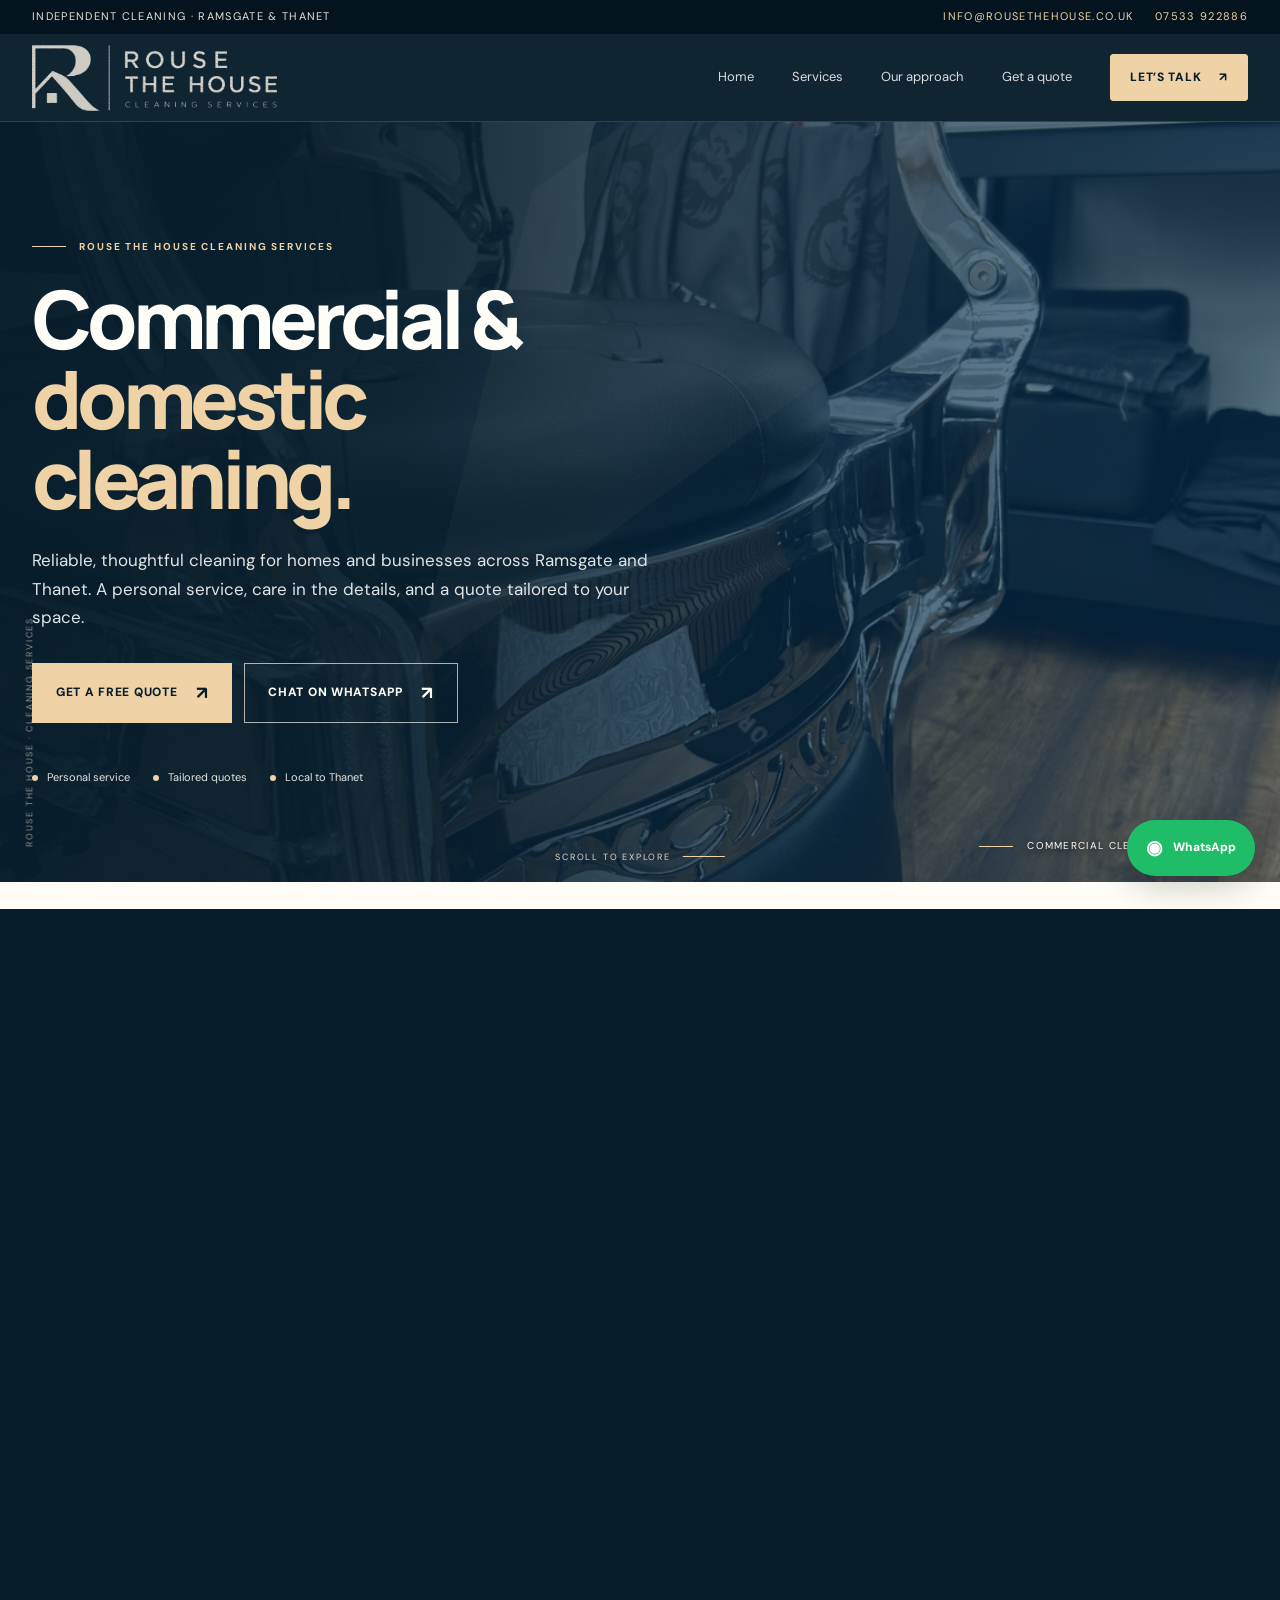
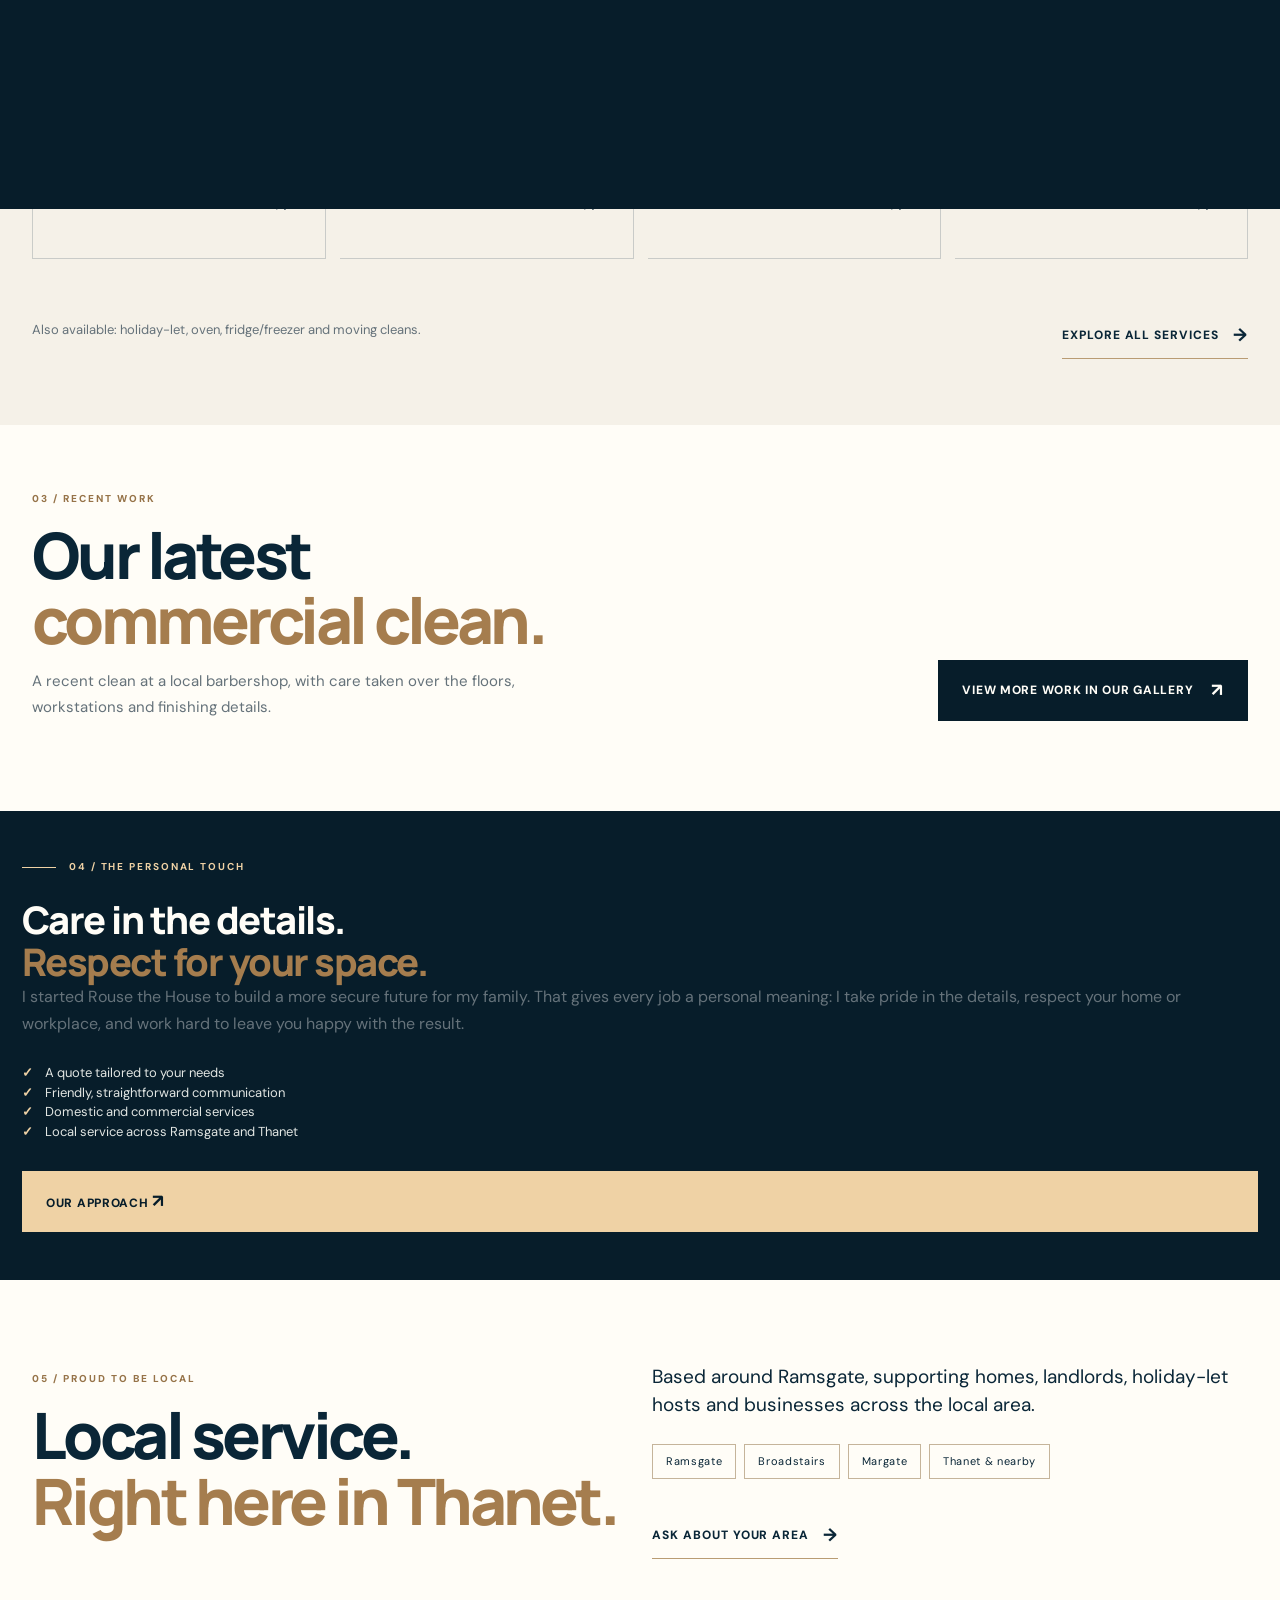
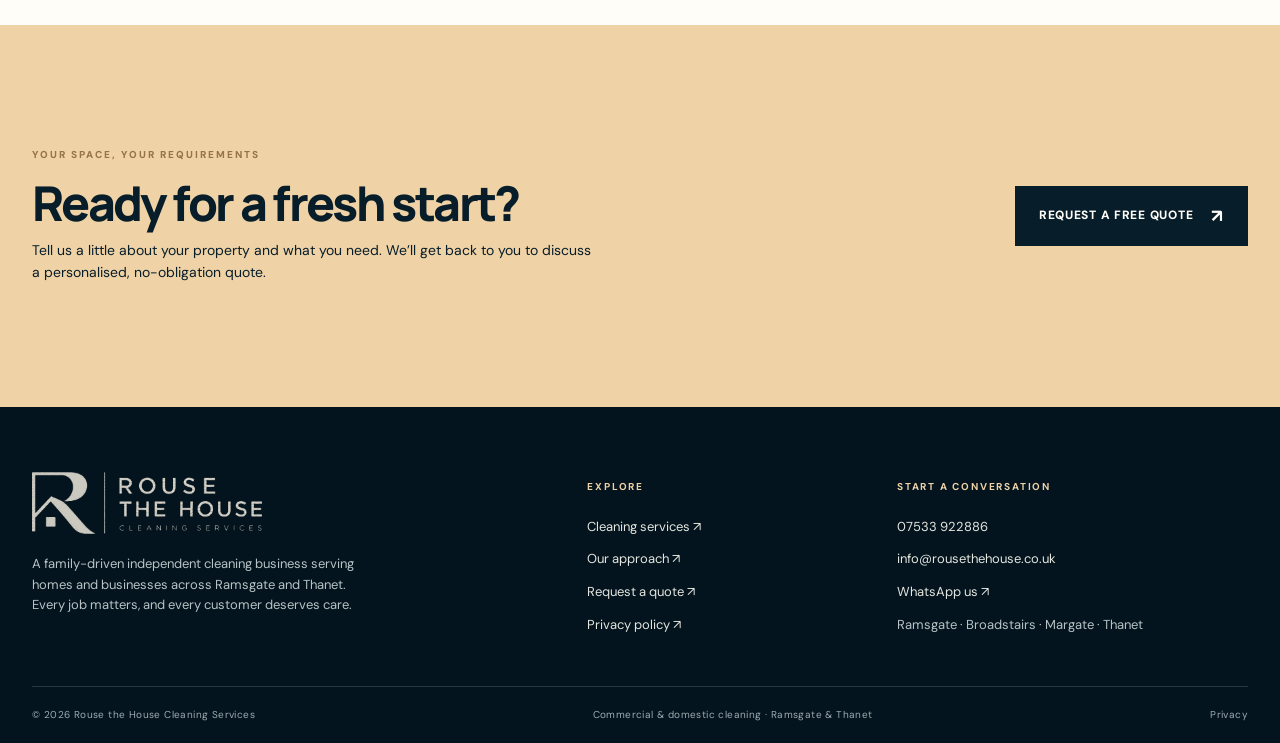
==== commit 548f992e: "Add files via upload" ====
--- a/index.html
+++ b/index.html
@@ -32,29 +32,24 @@
 @media(max-width:390px){.hero{min-height:550px!important}.hero-content{padding-top:42px!important}.section{padding:32px 0!important}.gallery{grid-template-rows:190px 130px 130px!important}}
 </style>
 
-</head><body><div class="topline"><div class="container"><span>Based in Ramsgate · Serving Thanet &amp; surrounding areas</span><div class="topline-contact"><a href="mailto:hello@rousethehouse.co.uk">hello@rousethehouse.co.uk</a><a href="tel:07533922886">07533 922886</a></div></div></div><header class="site-header"><div class="container nav-wrap"><a class="brand" href="index.html" aria-label="Rouse the House home"><img src="assets/rouse-house-full-logo-light.png" alt="Rouse the House Cleaning Services"></a><button class="menu-toggle" aria-label="Open navigation" aria-expanded="false">☰</button><nav class="nav-links"><a href="index.html">Home</a><a href="services.html">Services</a><a href="gallery.html">Gallery</a><a href="about.html">About us</a><a href="contact.html">Contact</a><a class="nav-cta" href="contact.html">Let’s talk <span>↗</span></a></nav></div></header><main>
-<section class="hero"><div class="hero-media" aria-label="Examples of cleaning work">
-<img class="hero-slide active" src="assets/barbershop-wide-2.jpg" alt="Wide view of the cleaned barbershop interior, including the chair and mirror">
-<img class="hero-slide" src="assets/hero-barbershop-chair.jpg" alt="Recently cleaned barbershop chair">
-<img class="hero-slide" src="assets/hero-barbershop-room.jpg" alt="Clean and polished barbershop interior">
-<img class="hero-slide" src="assets/hero-shower-clean.jpg" alt="Clean bathroom shower and tiled walls">
-</div><div class="container"><div class="hero-content"><div class="eyebrow hero-animate">Rouse the House Cleaning Services</div><h1 class="hero-animate">Commercial &amp;<br><em>domestic cleaning.</em></h1><p class="hero-copy hero-animate">Reliable, thoughtful cleaning for homes and businesses across Thanet and surrounding areas, based in Ramsgate. A personal service, care in the details, and a quote tailored to your space.</p><div class="hero-actions hero-animate"><a class="button" href="contact.html">Get a free quote <span>↗</span></a><a class="button button-outline" href="https://wa.me/447533922886?text=Hi%20Rouse%20the%20House%2C%20I%27d%20like%20a%20cleaning%20quote." target="_blank" rel="noopener">Chat on WhatsApp <span>↗</span></a></div><div class="hero-meta hero-animate"><span><i></i> Personal service</span><span><i></i> Tailored quotes</span><span><i></i> Based in Ramsgate</span></div></div></div><div class="hero-caption">Commercial clean · Ramsgate</div><div class="scroll-cue">Scroll to explore</div><div class="side-note">ROUSE THE HOUSE · CLEANING SERVICES</div></section>
+
+<style id="hero-video-crossfade-blue-tint">
+.hero .hero-media{position:absolute!important;inset:0!important;left:0!important;right:0!important;top:0!important;bottom:0!important;overflow:hidden!important;isolation:isolate!important;z-index:0!important;background:#071d2a!important;opacity:1!important}
+.hero .hero-media .hero-background-video{position:absolute!important;inset:0!important;width:100%!important;height:100%!important;display:block!important;object-fit:cover!important;object-position:center 45%!important;opacity:1!important;transform:none!important;animation:none!important}
+.hero .hero-media:after{content:"";position:absolute;inset:0;z-index:1;pointer-events:none;background:linear-gradient(105deg,rgba(4,28,48,.72) 0%,rgba(5,58,102,.43) 48%,rgba(5,82,145,.30) 100%),rgba(8,76,132,.18)}
+.hero:before{z-index:1!important;background:linear-gradient(90deg,rgba(7,29,42,.92) 0%,rgba(7,29,42,.80) 32%,rgba(7,29,42,.48) 57%,rgba(7,29,42,.20) 100%)!important;pointer-events:none}
+.hero:after{z-index:1!important;pointer-events:none}
+.hero>.container,.hero-caption,.scroll-cue,.side-note{position:relative;z-index:2}
+.hero-caption,.scroll-cue,.side-note{position:absolute}
+@media(max-width:760px){.hero .hero-media{inset:0!important;opacity:1!important}.hero .hero-media .hero-background-video{object-position:center center!important}.hero:before{background:linear-gradient(0deg,rgba(7,29,42,.94) 0%,rgba(7,29,42,.76) 36%,rgba(5,48,83,.36) 100%)!important}.hero .hero-content{position:relative;z-index:2}}
+@media(prefers-reduced-motion:reduce){.hero .hero-background-video{display:none!important}.hero .hero-media{background:#123b5e url("assets/hero-barbershop-chair.jpg") center/cover no-repeat!important}}
+</style>
+</head><body><div class="topline"><div class="container"><span>Independent cleaning · Ramsgate &amp; Thanet</span><div class="topline-contact"><a href="mailto:info@rousethehouse.co.uk">info@rousethehouse.co.uk</a><a href="tel:07533922886">07533 922886</a></div></div></div><header class="site-header"><div class="container nav-wrap"><a class="brand" href="index.html" aria-label="Rouse the House home"><img src="assets/rouse-house-full-logo-light.png" alt="Rouse the House Cleaning Services"></a><button class="menu-toggle" aria-label="Open navigation" aria-expanded="false">☰</button><nav class="nav-links"><a href="index.html">Home</a><a href="services.html">Services</a><a href="about.html">Our approach</a><a href="contact.html">Get a quote</a><a class="nav-cta" href="contact.html">Let’s talk <span>↗</span></a></nav></div></header><main>
+<section class="hero"><div class="hero-media"><video class="hero-background-video" autoplay muted loop playsinline preload="auto" poster="assets/hero-barbershop-chair.jpg" aria-label="Cleaning work showcase with smooth camera movement and fades"><source src="assets/hero-gta-pan-fade.mp4" type="video/mp4"></video></div><div class="container"><div class="hero-content"><div class="eyebrow hero-animate">Rouse the House Cleaning Services</div><h1 class="hero-animate">Commercial &amp;<br><em>domestic cleaning.</em></h1><p class="hero-copy hero-animate">Reliable, thoughtful cleaning for homes and businesses across Ramsgate and Thanet. A personal service, care in the details, and a quote tailored to your space.</p><div class="hero-actions hero-animate"><a class="button" href="contact.html">Get a free quote <span>↗</span></a><a class="button button-outline" href="https://wa.me/447533922886?text=Hi%20Rouse%20the%20House%2C%20I%27d%20like%20a%20cleaning%20quote." target="_blank" rel="noopener">Chat on WhatsApp <span>↗</span></a></div><div class="hero-meta hero-animate"><span><i></i> Personal service</span><span><i></i> Tailored quotes</span><span><i></i> Local to Thanet</span></div></div></div><div class="hero-caption">Commercial clean · Ramsgate</div><div class="scroll-cue">Scroll to explore</div><div class="side-note">ROUSE THE HOUSE · CLEANING SERVICES</div></section>
 <section class="section"><div class="container split"><div class="reveal"><div class="number-kicker">01 / A different kind of clean</div><h2 class="section-title">A local business.<br><em>A personal promise.</em></h2></div><div class="reveal from-right"><p class="lead">I’m building Rouse the House to create a better future for my family.</p><p class="body-copy">As a dad, my family is the reason I put everything into this business. Every customer trusts me with their space, and I take that trust seriously. Doing a job properly isn’t just good business to me — it’s part of building something my family can be proud of. I want every customer to feel looked after, because letting a customer down would mean letting down the people I’m working so hard for.</p><a class="text-arrow" href="about.html">Meet Rouse the House <span>→</span></a></div></div></section>
-<section id="services" class="section section-soft services-showcase"><div class="container">
-<div class="services-showcase-heading"><div><div class="number-kicker">02 / Cleaning services</div><h2 class="section-title">A cleaner space.<br><em>Exactly how you need it.</em></h2></div><div class="services-showcase-intro"><p class="body-copy">From the everyday to the jobs that need extra attention, choose the service that suits your home, rental or workplace.</p><a class="text-arrow" href="services.html">Explore all services <span>↗</span></a></div></div>
-<div class="service-grid reveal-stagger">
-<a class="service-card" href="services.html#domestic"><div class="service-top"><span class="service-num">01 / HOME</span><span class="service-icon">⌂</span></div><h3>Domestic cleaning</h3><p>Regular or one-off cleaning to keep your home fresh, comfortable and cared for.</p><span class="service-link">Explore service <b>↗</b></span></a>
-<a class="service-card" href="services.html#deep"><div class="service-top"><span class="service-num">02 / DETAIL</span><span class="service-icon">✳</span></div><h3>Deep cleaning</h3><p>A thorough top-to-bottom clean for the areas that need extra time and attention.</p><span class="service-link">Explore service <b>↗</b></span></a>
-<a class="service-card" href="services.html#tenancy"><div class="service-top"><span class="service-num">03 / PROPERTY</span><span class="service-icon">▤</span></div><h3>End-of-tenancy cleans</h3><p>Move-out cleaning to help leave a property fresh and ready for its next chapter.</p><span class="service-link">Explore service <b>↗</b></span></a>
-<a class="service-card" href="services.html#commercial"><div class="service-top"><span class="service-num">04 / BUSINESS</span><span class="service-icon">▥</span></div><h3>Commercial cleaning</h3><p>Reliable cleaning support for local businesses, workspaces and shared areas.</p><span class="service-link">Explore service <b>↗</b></span></a>
-<a class="service-card" href="services.html#holiday-let"><div class="service-top"><span class="service-num">05 / HOSPITALITY</span><span class="service-icon">⌂</span></div><h3>Holiday-let changeovers</h3><p>Guest-ready cleaning between stays, with care for the details visitors notice.</p><span class="service-link">Explore service <b>↗</b></span></a>
-<a class="service-card" href="services.html#oven"><div class="service-top"><span class="service-num">06 / KITCHEN</span><span class="service-icon">◫</span></div><h3>Oven cleaning</h3><p>Help tackle built-up grease and grime for a cleaner, fresher oven.</p><span class="service-link">Explore service <b>↗</b></span></a>
-<a class="service-card" href="services.html#fridge-freezer"><div class="service-top"><span class="service-num">07 / KITCHEN</span><span class="service-icon">▯</span></div><h3>Fridge &amp; freezer cleaning</h3><p>Interior surfaces, shelves and drawers cleaned with care and attention.</p><span class="service-link">Explore service <b>↗</b></span></a>
-<a class="service-card" href="services.html#moving"><div class="service-top"><span class="service-num">08 / MOVING</span><span class="service-icon">↗</span></div><h3>Moving cleans</h3><p>Move-in and move-out cleaning to make the transition that bit easier.</p><span class="service-link">Explore service <b>↗</b></span></a>
-</div><div class="services-bottom-note"><span>Not sure what you need?</span><p>Tell me about your space and I’ll help you work out the right clean.</p><a class="button button-dark" href="contact.html">Get a tailored quote <span>↗</span></a></div>
-</div></section>
-<section class="section latest-work"><div class="container"><div class="latest-work-head reveal"><div><div class="number-kicker">03 / Recent work</div><h2 class="section-title">Our latest<br><em>commercial clean.</em></h2><p class="body-copy">A recent clean at a local barbershop, with care taken over the floors, workstations and finishing details.</p></div></div><div class="work-collage reveal" aria-label="Photos from a recent barbershop clean"><figure class="collage-photo collage-photo-1"><img src="assets/barbershop-floor-detail-new.jpg" alt="Freshly cleaned wood-effect flooring beside the barbershop window" loading="lazy"></figure><figure class="collage-photo collage-photo-2"><img src="assets/barbershop-interior-new.jpg" alt="Clean barbershop interior with barber chair and wood slat wall" loading="lazy"></figure><figure class="collage-photo collage-photo-3"><img src="assets/barbershop-chair-detail-new.jpg" alt="Close-up of the polished barber chair footrests and clean floor" loading="lazy"></figure><figure class="collage-photo collage-photo-4"><img src="assets/barbershop-chair-back.jpg" alt="Barber chair and freshly cleaned floor" loading="lazy"></figure></div><div class="latest-work-gallery-button"><a class="button button-dark" href="services.html">View more work in our gallery <span>↗</span></a></div></div></section>
-<section class="statement"><div class="statement-copy reveal from-right"><div class="eyebrow">04 / The personal touch</div><h2 class="section-title">Care in the details.<br><em>Respect for your space.</em></h2><p class="body-copy">I started Rouse the House to build a more secure future for my family. That gives every job a personal meaning: I take pride in the details, respect your home or workplace, and work hard to leave you happy with the result.</p><ul class="checks"><li>A quote tailored to your needs</li><li>Friendly, straightforward communication</li><li>Domestic and commercial services</li><li>Local service across Thanet and surrounding areas, based in Ramsgate</li></ul><a class="button" href="about.html">Our approach <span>↗</span></a></div></section>
-<section class="section"><div class="container area-panel"><div class="reveal"><div class="number-kicker">05 / Proud to be local</div><h2 class="section-title">Local service.<br><em>Right here in Thanet.</em></h2></div><div class="reveal from-right"><p class="lead">Based around Ramsgate, supporting homes, landlords, holiday-let hosts and businesses across the local area.</p><div class="area-tags"><span>Ramsgate</span><span>Broadstairs</span><span>Margate</span><span>Thanet &amp; surrounding areas</span></div><a class="text-arrow" href="contact.html">Ask about your area <span>→</span></a></div></div></section>
+<section class="section section-soft"><div class="container"><div class="service-intro reveal"><div><div class="number-kicker">02 / What we do</div><h2 class="section-title">Your space.<br><em>Our attention to detail.</em></h2></div><p class="body-copy">From regular home care to one-off deep cleans and commercial spaces, let’s work out what you need.</p></div><div class="service-grid reveal-stagger"><a class="service-card" href="services.html#domestic"><div class="service-top"><span class="service-num">01 / HOME</span><span class="service-icon"><svg viewBox="0 0 48 48" aria-hidden="true" focusable="false"><path d="M5 22.5 24 6l19 16.5"/><path d="M10.5 20v21h27V20"/><path d="M20 41V28h8v13"/></svg></span></div><h3>Domestic cleaning</h3><p>Regular or one-off help to keep your home feeling fresh, comfortable and cared for.</p><span class="service-link">Explore service <b>↗</b></span></a><a class="service-card" href="services.html#deep"><div class="service-top"><span class="service-num">02 / DETAIL</span><span class="service-icon"><svg viewBox="0 0 48 48" aria-hidden="true" focusable="false"><path d="M24 5v11M24 32v11M5 24h11M32 24h11M10.6 10.6l7.8 7.8M29.6 29.6l7.8 7.8M37.4 10.6l-7.8 7.8M18.4 29.6l-7.8 7.8"/><circle cx="24" cy="24" r="5"/></svg></span></div><h3>Deep cleaning</h3><p>A more detailed clean for the areas that need extra time and attention.</p><span class="service-link">Explore service <b>↗</b></span></a><a class="service-card" href="services.html#tenancy"><div class="service-top"><span class="service-num">03 / PROPERTY</span><span class="service-icon"><svg viewBox="0 0 48 48" aria-hidden="true" focusable="false"><path d="M8 42V7h32v35"/><path d="M17 42V19h14v23"/><path d="M21 24h6M21 29h6M21 34h6"/><path d="M4 42h40"/></svg></span></div><h3>End-of-tenancy</h3><p>Move-out and property cleans to help prepare a space for its next chapter.</p><span class="service-link">Explore service <b>↗</b></span></a><a class="service-card" href="services.html#commercial"><div class="service-top"><span class="service-num">04 / BUSINESS</span><span class="service-icon"><svg viewBox="0 0 48 48" aria-hidden="true" focusable="false"><path d="M5 42V19h14v23M19 42V6h15v36M34 42V25h9v17M2 42h44"/><path d="M10 25h4M10 31h4M10 37h4M24 12h5M24 19h5M24 26h5M24 33h5M38 30h2M38 36h2"/></svg></span></div><h3>Commercial cleaning</h3><p>Cleaning support for local businesses, workplaces and shared spaces.</p><span class="service-link">Explore service <b>↗</b></span></a></div><div class="work-cta reveal"><p>Also available: holiday-let, oven, fridge/freezer and moving cleans.</p><a class="text-arrow" href="services.html">Explore all services <span>→</span></a></div></div></section>
+<section class="section latest-work"><div class="container"><div class="latest-work-head reveal"><div><div class="number-kicker">03 / Recent work</div><h2 class="section-title">Our latest<br><em>commercial clean.</em></h2><p class="body-copy">A recent clean at a local barbershop, with care taken over the floors, workstations and finishing details.</p></div><a class="button button-dark" href="services.html">View more work in our gallery <span>↗</span></a></div></div></section>
+<section class="statement"><div class="statement-copy reveal from-right"><div class="eyebrow">04 / The personal touch</div><h2 class="section-title">Care in the details.<br><em>Respect for your space.</em></h2><p class="body-copy">I started Rouse the House to build a more secure future for my family. That gives every job a personal meaning: I take pride in the details, respect your home or workplace, and work hard to leave you happy with the result.</p><ul class="checks"><li>A quote tailored to your needs</li><li>Friendly, straightforward communication</li><li>Domestic and commercial services</li><li>Local service across Ramsgate and Thanet</li></ul><a class="button" href="about.html">Our approach <span>↗</span></a></div></section>
+<section class="section"><div class="container area-panel"><div class="reveal"><div class="number-kicker">05 / Proud to be local</div><h2 class="section-title">Local service.<br><em>Right here in Thanet.</em></h2></div><div class="reveal from-right"><p class="lead">Based around Ramsgate, supporting homes, landlords, holiday-let hosts and businesses across the local area.</p><div class="area-tags"><span>Ramsgate</span><span>Broadstairs</span><span>Margate</span><span>Thanet &amp; nearby</span></div><a class="text-arrow" href="contact.html">Ask about your area <span>→</span></a></div></div></section>
 <section class="quote-band"><div class="container quote-inner reveal"><div><div class="number-kicker">Your space, your requirements</div><h2>Ready for a fresh start?</h2><p>Tell us a little about your property and what you need. We’ll get back to you to discuss a personalised, no-obligation quote.</p></div><a class="button" href="contact.html">Request a free quote <span>↗</span></a></div></section>
-</main><footer class="site-footer"><div class="container"><div class="footer-grid"><div><img class="footer-logo" src="assets/rouse-house-full-logo-light.png" alt="Rouse the House Cleaning Services"><p>A family-driven independent cleaning business serving homes and businesses across Thanet and surrounding areas, based in Ramsgate. Every job matters, and every customer deserves care.</p></div><div><h4>Explore</h4><div class="footer-links"><a href="services.html">Cleaning services ↗</a><a href="gallery.html">Gallery ↗</a><a href="about.html">About us ↗</a><a href="contact.html">Request a quote ↗</a><a href="privacy.html">Privacy policy ↗</a></div></div><div><h4>Start a conversation</h4><div class="footer-links"><a href="tel:07533922886">07533 922886</a><a href="mailto:hello@rousethehouse.co.uk">hello@rousethehouse.co.uk</a><a href="https://wa.me/447533922886?text=Hi%20Rouse%20the%20House%2C%20I%27d%20like%20a%20cleaning%20quote." target="_blank" rel="noopener">WhatsApp us ↗</a><span>Ramsgate · Broadstairs · Margate · Thanet &amp; surrounding areas</span></div></div></div><div class="footer-bottom"><span>© <span id="year"></span> Rouse the House Cleaning Services</span><span>Commercial & domestic cleaning · Ramsgate & Thanet</span><span><a href="privacy.html">Privacy</a></span></div></div></footer><a class="whatsapp-float" href="https://wa.me/447533922886?text=Hi%20Rouse%20the%20House%2C%20I%27d%20like%20a%20cleaning%20quote." target="_blank" rel="noopener" aria-label="Chat on WhatsApp"><span class="wa-icon">◉</span><span>WhatsApp</span></a><div class="lightbox" aria-hidden="true" role="dialog" aria-modal="true" aria-label="Cleaning work photo gallery"><button class="lightbox-close" aria-label="Close image">×</button><button class="lightbox-nav lightbox-prev" aria-label="Previous photo">←</button><figure class="lightbox-figure"><img alt="Expanded cleaning work photo"><figcaption><span class="lightbox-caption"></span><span class="lightbox-counter"></span></figcaption></figure><button class="lightbox-nav lightbox-next" aria-label="Next photo">→</button><div class="lightbox-help">Use ← → to browse · Esc to close</div></div><div class="page-transition" aria-hidden="true"></div><script src="script.js"></script></body></html>+</main><footer class="site-footer"><div class="container"><div class="footer-grid"><div><img class="footer-logo" src="assets/rouse-house-full-logo-light.png" alt="Rouse the House Cleaning Services"><p>A family-driven independent cleaning business serving homes and businesses across Ramsgate and Thanet. Every job matters, and every customer deserves care.</p></div><div><h4>Explore</h4><div class="footer-links"><a href="services.html">Cleaning services ↗</a><a href="about.html">Our approach ↗</a><a href="contact.html">Request a quote ↗</a><a href="privacy.html">Privacy policy ↗</a></div></div><div><h4>Start a conversation</h4><div class="footer-links"><a href="tel:07533922886">07533 922886</a><a href="mailto:info@rousethehouse.co.uk">info@rousethehouse.co.uk</a><a href="https://wa.me/447533922886?text=Hi%20Rouse%20the%20House%2C%20I%27d%20like%20a%20cleaning%20quote." target="_blank" rel="noopener">WhatsApp us ↗</a><span>Ramsgate · Broadstairs · Margate · Thanet</span></div></div></div><div class="footer-bottom"><span>© <span id="year"></span> Rouse the House Cleaning Services</span><span>Commercial & domestic cleaning · Ramsgate & Thanet</span><span><a href="privacy.html">Privacy</a></span></div></div></footer><a class="whatsapp-float" href="https://wa.me/447533922886?text=Hi%20Rouse%20the%20House%2C%20I%27d%20like%20a%20cleaning%20quote." target="_blank" rel="noopener" aria-label="Chat on WhatsApp"><span class="wa-icon">◉</span><span>WhatsApp</span></a><div class="lightbox" aria-hidden="true" role="dialog" aria-modal="true" aria-label="Cleaning work photo gallery"><button class="lightbox-close" aria-label="Close image">×</button><button class="lightbox-nav lightbox-prev" aria-label="Previous photo">←</button><figure class="lightbox-figure"><img alt="Expanded cleaning work photo"><figcaption><span class="lightbox-caption"></span><span class="lightbox-counter"></span></figcaption></figure><button class="lightbox-nav lightbox-next" aria-label="Next photo">→</button><div class="lightbox-help">Use ← → to browse · Esc to close</div></div><div class="page-transition" aria-hidden="true"></div><script src="script.js"></script></body></html>
--- a/style.css
+++ b/style.css
@@ -475,357 +475,3 @@
 .hero .hero-media { position:absolute !important; inset:0 !important; display:block !important; }
 .hero .hero-media img.hero-slide { opacity:0 !important; visibility:visible !important; }
 .hero .hero-media img.hero-slide.active { opacity:1 !important; visibility:visible !important; }
-
-
-/* Section 03 photo collage: tall portrait frames with a deliberate stagger. */
-.latest-work .work-collage {
-  display:grid; grid-template-columns:repeat(4,minmax(0,1fr)); gap:clamp(10px,1.7vw,22px);
-  align-items:start; margin-top:clamp(34px,5vw,64px); width:100%; max-width:100%;
-}
-.latest-work .collage-photo { margin:0; min-width:0; overflow:hidden; aspect-ratio:3/4; background:#e7dfd2; }
-.latest-work .collage-photo:nth-child(2), .latest-work .collage-photo:nth-child(4) { margin-top:clamp(22px,4vw,54px); }
-.latest-work .collage-photo:nth-child(1), .latest-work .collage-photo:nth-child(3) { margin-top:0; }
-.latest-work .collage-photo img { display:block; width:100%; height:100%; object-fit:cover; transition:transform .8s cubic-bezier(.2,.7,.2,1); }
-.latest-work .collage-photo:hover img { transform:scale(1.045); }
-@media(max-width:760px) {
-  .latest-work .work-collage { grid-template-columns:repeat(2,minmax(0,1fr)); gap:12px; margin-top:30px; }
-  .latest-work .collage-photo { aspect-ratio:3/4; }
-  .latest-work .collage-photo:nth-child(2) { margin-top:24px; }
-  .latest-work .collage-photo:nth-child(3) { margin-top:-8px; }
-  .latest-work .collage-photo:nth-child(4) { margin-top:16px; }
-}
-
-
-/* Section 03: one horizontal row of tall, narrow photo panels at every screen size. */
-.latest-work .work-collage {
-  display:grid !important;
-  grid-template-columns:repeat(4,minmax(0,1fr)) !important;
-  gap:clamp(8px,1.4vw,18px) !important;
-  align-items:start !important;
-  margin-top:clamp(30px,4vw,52px) !important;
-  width:100% !important;
-  max-width:100% !important;
-}
-.latest-work .collage-photo {
-  aspect-ratio: 2 / 5 !important;
-  width:100% !important;
-  min-width:0 !important;
-  margin:0 !important;
-  overflow:hidden !important;
-}
-.latest-work .collage-photo:nth-child(2) { margin-top:22px !important; }
-.latest-work .collage-photo:nth-child(3) { margin-top:6px !important; }
-.latest-work .collage-photo:nth-child(4) { margin-top:30px !important; }
-.latest-work .collage-photo img {
-  width:100% !important;
-  height:100% !important;
-  display:block !important;
-  object-fit:cover !important;
-}
-@media(max-width:760px) {
-  .latest-work .work-collage {
-    grid-template-columns:repeat(4,minmax(0,1fr)) !important;
-    gap:7px !important;
-    margin-top:26px !important;
-  }
-  .latest-work .collage-photo { aspect-ratio: 2 / 5 !important; }
-  .latest-work .collage-photo:nth-child(2) { margin-top:18px !important; }
-  .latest-work .collage-photo:nth-child(3) { margin-top:5px !important; }
-  .latest-work .collage-photo:nth-child(4) { margin-top:24px !important; }
-}
-
-
-/* Section 03 order: intro, image strip, then gallery CTA beneath the photos. */
-.latest-work .latest-work-head { display:block !important; }
-.latest-work .latest-work-head > div { max-width:100%; }
-.latest-work .latest-work-head .button { display:none !important; }
-.latest-work .latest-work-gallery-button { display:flex; justify-content:flex-start; margin-top:clamp(28px,4vw,44px); }
-.latest-work .latest-work-gallery-button .button { display:inline-flex !important; }
-@media(max-width:760px) {
-  .latest-work .latest-work-gallery-button { margin-top:26px; }
-  .latest-work .latest-work-gallery-button .button { width:100%; justify-content:space-between; }
-}
-
-
-/* Definitive hero slideshow: class-controlled opacity + independent cinematic zoom/drift. */
-.hero .hero-media { position:absolute !important; inset:0 !important; overflow:hidden !important; isolation:isolate !important; }
-.hero .hero-media img.hero-slide,
-.hero .hero-media img.hero-slide.active {
-  position:absolute !important; inset:0 !important; display:block !important;
-  width:100% !important; height:100% !important; object-fit:cover !important;
-  transition:opacity 1.8s ease-in-out !important;
-  animation:heroGtaDrift 22s ease-in-out infinite alternate !important;
-  will-change:opacity,transform; backface-visibility:hidden;
-}
-.hero .hero-media img.hero-slide { opacity:0 !important; z-index:1 !important; }
-.hero .hero-media img.hero-slide.active { opacity:1 !important; z-index:2 !important; }
-@keyframes heroGtaDrift {
-  0% { transform:scale(1.06) translate3d(.3%,.2%,0); }
-  100% { transform:scale(1.19) translate3d(-1.2%,-.8%,0); }
-}
-@media(prefers-reduced-motion:reduce) {
-  .hero .hero-media img.hero-slide { animation:none !important; transform:scale(1.04) !important; transition:opacity .35s ease !important; }
-}
-
-
-/* iOS-safe, CSS-only GTA-style hero slideshow.
-   This intentionally does not depend on JavaScript timers or class changes. */
-.hero .hero-media {
-  position:absolute !important; inset:0 !important; overflow:hidden !important;
-  isolation:isolate !important; background:#071d2a !important;
-}
-.hero .hero-media img.hero-slide,
-.hero .hero-media img.hero-slide.active {
-  position:absolute !important; inset:0 !important; display:block !important;
-  width:100% !important; height:100% !important; object-fit:cover !important;
-  opacity:0 !important; z-index:1 !important;
-  animation:heroCssCrossfade 24s linear infinite, heroCssDrift 24s ease-in-out infinite alternate !important;
-  transition:none !important; will-change:opacity,transform;
-  backface-visibility:hidden;
-}
-.hero .hero-media img.hero-slide:nth-child(1) { animation-delay:0s,0s !important; }
-.hero .hero-media img.hero-slide:nth-child(2) { animation-delay:-18s,-6s !important; }
-.hero .hero-media img.hero-slide:nth-child(3) { animation-delay:-12s,-12s !important; }
-.hero .hero-media img.hero-slide:nth-child(4) { animation-delay:-6s,-18s !important; }
-@keyframes heroCssCrossfade {
-  0%,20.83% { opacity:1 !important; }
-  25%,100% { opacity:0 !important; }
-}
-@keyframes heroCssDrift {
-  0% { transform:scale(1.06) translate3d(.3%,.2%,0); }
-  100% { transform:scale(1.19) translate3d(-1.2%,-.8%,0); }
-}
-/* Keep the cinematic motion even if iOS requests reduced motion; fades remain gentle. */
-@media(prefers-reduced-motion:reduce) {
-  .hero .hero-media img.hero-slide,
-  .hero .hero-media img.hero-slide.active {
-    animation:heroCssCrossfade 24s linear infinite, heroCssDrift 36s ease-in-out infinite alternate !important;
-  }
-}
-
-
-/* FINAL HERO FIX: keep the image stack visible in Safari/iOS and crossfade using opacity only. */
-.hero .hero-media { display:block !important; visibility:visible !important; opacity:1 !important; }
-.hero .hero-media img.hero-slide,
-.hero .hero-media img.hero-slide.active {
-  display:block !important; visibility:visible !important;
-  position:absolute !important; inset:0 !important;
-  width:100% !important; height:100% !important; object-fit:cover !important;
-  opacity:0 !important; z-index:1 !important;
-  animation:none !important; transition:opacity 1.8s ease-in-out !important;
-  transform:scale(1.06) translate3d(0,0,0) !important;
-}
-.hero .hero-media img.hero-slide.active {
-  opacity:1 !important; z-index:2 !important;
-  animation:heroVisibleDrift 18s ease-in-out infinite alternate !important;
-}
-@keyframes heroVisibleDrift {
-  from { transform:scale(1.06) translate3d(.3%,.2%,0) !important; }
-  to { transform:scale(1.17) translate3d(-1.2%,-.7%,0) !important; }
-}
-
-
-/* FINAL HERO FIX: visible image stack and iOS Safari-friendly active-image crossfade. */
-.hero .hero-media { display:block !important; visibility:visible !important; opacity:1 !important; }
-.hero .hero-media img.hero-slide,
-.hero .hero-media img.hero-slide.active {
-  display:block !important; visibility:visible !important;
-  position:absolute !important; inset:0 !important;
-  width:100% !important; height:100% !important; object-fit:cover !important;
-  opacity:0 !important; z-index:1 !important;
-  animation:none !important; transition:opacity 1.8s ease-in-out !important;
-  transform:scale(1.06) translate3d(0,0,0) !important;
-}
-.hero .hero-media img.hero-slide.active {
-  opacity:1 !important; z-index:2 !important;
-  animation:heroVisibleDrift 18s ease-in-out infinite alternate !important;
-}
-@keyframes heroVisibleDrift {
-  from { transform:scale(1.06) translate3d(.3%,.2%,0) !important; }
-  to { transform:scale(1.17) translate3d(-1.2%,-.7%,0) !important; }
-}
-
-
-/* Section 04 redesign: clear service menu with strong hierarchy and responsive two-row grid. */
-.statement {
-  display:block !important; width:100% !important; max-width:100% !important;
-  padding:clamp(44px,6vw,88px) max(24px,calc((100vw - 1180px)/2)) !important;
-  box-sizing:border-box !important; overflow:hidden !important;
-  background:linear-gradient(135deg,#071d2a 0%,#102f3d 62%,#174353 100%) !important;
-  color:#fff !important; position:relative !important;
-}
-.statement:before {
-  content:""; position:absolute; width:360px; height:360px; border:1px solid rgba(255,255,255,.09);
-  border-radius:50%; right:-120px; top:-140px; pointer-events:none;
-}
-.statement > .statement-copy {
-  display:block !important; position:relative !important; width:100% !important; max-width:1180px !important;
-  min-width:0 !important; margin:0 auto !important; padding:0 !important; box-sizing:border-box !important;
-}
-.statement .eyebrow { color:#d7b985 !important; letter-spacing:.15em; }
-.statement .section-title { max-width:850px !important; color:#fff !important; font-size:clamp(34px,5vw,64px) !important; line-height:1.02 !important; margin:18px 0 22px !important; }
-.statement .section-title em { color:#d7b985 !important; }
-.statement p.body-copy { max-width:760px !important; width:100% !important; color:rgba(255,255,255,.78) !important; font-size:17px !important; line-height:1.75 !important; margin:0 0 30px !important; overflow-wrap:break-word !important; }
-.extra-services-grid { display:grid !important; grid-template-columns:repeat(4,minmax(0,1fr)) !important; gap:12px !important; width:100% !important; margin:0 !important; }
-.extra-service { display:flex !important; align-items:flex-start !important; gap:12px !important; min-width:0 !important; padding:20px 17px !important; border:1px solid rgba(255,255,255,.15) !important; border-radius:12px !important; background:rgba(255,255,255,.055) !important; box-sizing:border-box !important; transition:background .2s ease,border-color .2s ease,transform .2s ease !important; }
-.extra-service:hover { background:rgba(255,255,255,.1) !important; border-color:rgba(215,185,133,.65) !important; transform:translateY(-2px); }
-.extra-service-icon { flex:0 0 27px !important; width:27px !important; height:27px !important; display:grid !important; place-items:center !important; border-radius:50% !important; background:rgba(215,185,133,.15) !important; color:#d7b985 !important; font-size:17px !important; }
-.extra-service h3 { margin:2px 0 8px !important; color:#fff !important; font-size:16px !important; line-height:1.3 !important; overflow-wrap:anywhere !important; }
-.extra-service p { margin:0 !important; color:rgba(255,255,255,.68) !important; font-size:13px !important; line-height:1.55 !important; overflow-wrap:break-word !important; }
-.statement-footer { display:flex !important; justify-content:space-between !important; align-items:center !important; gap:22px !important; flex-wrap:wrap !important; margin-top:28px !important; }
-.statement-promise { margin:0 !important; color:rgba(255,255,255,.72) !important; font-size:14px !important; }
-.statement .button { margin:0 !important; flex-shrink:0 !important; }
-@media(max-width:900px) { .extra-services-grid { grid-template-columns:repeat(2,minmax(0,1fr)) !important; } }
-@media(max-width:560px) {
- .statement { padding:42px 18px !important; }
- .statement .section-title { font-size:clamp(31px,8.5vw,42px) !important; }
- .statement p.body-copy { font-size:15px !important; line-height:1.7 !important; }
- .extra-services-grid { grid-template-columns:repeat(2,minmax(0,1fr)) !important; gap:9px !important; }
- .extra-service { display:block !important; padding:15px 12px !important; }
- .extra-service-icon { margin-bottom:10px !important; }
- .extra-service h3 { font-size:14px !important; }
- .extra-service p { font-size:12px !important; }
- .statement-footer { align-items:stretch !important; flex-direction:column !important; }
- .statement .button { width:100% !important; justify-content:space-between !important; }
-}
-/* Hero image: one visible image at a time; JS swaps the source on a six-second timer. */
-.hero .hero-media { position:absolute !important; inset:0 0 0 43% !important; display:block !important; visibility:visible !important; opacity:1 !important; overflow:hidden !important; background:#071d2a !important; z-index:0 !important; }
-.hero .hero-media img.hero-slide { display:block !important; position:absolute !important; inset:0 !important; width:100% !important; height:100% !important; object-fit:cover !important; visibility:visible !important; opacity:1 !important; z-index:1 !important; animation:none !important; transition:opacity .45s ease-in-out !important; transform:scale(1.06) !important; }
-@media(max-width:760px) { .hero .hero-media { inset:0 !important; } }
-
-/* Section 2: expanded service menu — four columns on wide screens, two on mobile. */
-.service-grid { display:grid !important; grid-template-columns:repeat(4,minmax(0,1fr)) !important; gap:16px !important; }
-@media(max-width:900px){ .service-grid { grid-template-columns:repeat(2,minmax(0,1fr)) !important; gap:12px !important; } }
-@media(max-width:420px){ .service-grid { grid-template-columns:repeat(2,minmax(0,1fr)) !important; gap:9px !important; } .service-card { min-width:0 !important; padding:16px 13px !important; } .service-card h3 { overflow-wrap:anywhere !important; } }
-
-
-/* Section 02 full visual refresh + deterministic image-layer slideshow */
-.hero .hero-media{position:absolute!important;inset:0 0 0 43%!important;display:block!important;overflow:hidden!important;isolation:isolate!important;background:#071d2a!important;opacity:1!important;z-index:0!important}
-.hero .hero-media .hero-slide{position:absolute!important;inset:0!important;display:block!important;width:100%!important;height:100%!important;max-width:none!important;object-fit:cover!important;opacity:0!important;visibility:visible!important;z-index:1!important;transition:opacity 1.25s ease-in-out, transform 6s ease!important;transform:scale(1.04)!important;animation:none!important;will-change:opacity!important}
-.hero .hero-media .hero-slide.active{opacity:1!important;z-index:2!important;transform:scale(1.1)!important}
-.services-showcase{position:relative;background:#f5f1e8;padding:clamp(76px,8vw,118px) 0!important;overflow:hidden}
-.services-showcase:before{content:"";position:absolute;top:0;left:0;right:0;height:1px;background:linear-gradient(90deg,transparent,#bca27b,transparent)}
-.services-showcase-heading{display:grid;grid-template-columns:1.1fr .65fr;gap:8%;align-items:end;margin-bottom:42px}
-.services-showcase-heading .section-title{font-size:clamp(38px,5vw,64px);line-height:1.02;letter-spacing:-.055em;margin:14px 0 0}
-.services-showcase-heading .section-title em{font-style:normal;color:#98784d}
-.services-showcase-intro{padding-bottom:5px}
-.services-showcase-intro .body-copy{font-size:15px;line-height:1.8;max-width:430px;margin:0 0 20px;color:#56636a}
-.services-showcase .service-grid{display:grid!important;grid-template-columns:repeat(4,minmax(0,1fr))!important;gap:12px!important}
-.services-showcase .service-card{position:relative;display:flex;flex-direction:column;min-width:0;min-height:268px;padding:22px 20px 20px;background:#fffdf8;border:1px solid #e3d8c7;box-shadow:0 6px 20px rgba(7,29,42,.025);transition:transform .3s ease,border-color .3s ease,box-shadow .3s ease}
-.services-showcase .service-card:hover{transform:translateY(-5px);border-color:#b99a6c;box-shadow:0 18px 34px rgba(7,29,42,.09)}
-.services-showcase .service-top{display:flex;justify-content:space-between;align-items:center;gap:10px;margin-bottom:27px}
-.services-showcase .service-num{font-size:9px;letter-spacing:.12em;font-weight:800;color:#7c8587}
-.services-showcase .service-icon{display:grid;place-items:center;width:39px;height:39px;flex-shrink:0;border-radius:50%;background:#f1e6d3;color:#8e7048;font-size:24px;line-height:1}
-.services-showcase .service-card h3{font:750 18px/1.2 'Manrope',sans-serif;letter-spacing:-.035em;margin:0 0 11px;color:#0a2637}
-.services-showcase .service-card p{font-size:12px;line-height:1.65;color:#65727a;margin:0 0 19px}
-.services-showcase .service-link{margin-top:auto;padding-top:13px;border-top:1px solid #e8dfd1;display:flex;justify-content:space-between;align-items:center;font-size:10px;font-weight:800;letter-spacing:.06em;text-transform:uppercase;color:#344c58}
-.services-showcase .service-link b{font-size:17px;font-weight:400;color:#98784d}
-.services-bottom-note{margin-top:26px;padding:21px 24px;background:#071d2a;color:#fffdf7;display:flex;align-items:center;gap:20px}
-.services-bottom-note>span{font-size:12px;letter-spacing:.1em;text-transform:uppercase;color:#efd2a5;font-weight:800;white-space:nowrap}
-.services-bottom-note p{font-size:13px;color:#d6dedf;margin:0;flex:1}
-.services-bottom-note .button{white-space:nowrap;padding:12px 16px;font-size:11px}
-@media(max-width:1000px){
- .services-showcase .service-grid{grid-template-columns:repeat(2,minmax(0,1fr))!important}
- .services-showcase .service-card{min-height:235px}
- .services-showcase-heading{gap:5%}
-}
-@media(max-width:760px){
- .hero .hero-media{inset:0!important;opacity:1!important}
- .hero .hero-media .hero-slide{transition:opacity 1s ease-in-out,transform 6s ease!important}
- .services-showcase{padding:58px 0!important}
- .services-showcase-heading{grid-template-columns:minmax(0,1fr);gap:18px;margin-bottom:26px}
- .services-showcase-heading .section-title{font-size:clamp(34px,8.8vw,46px)!important;line-height:1.06!important}
- .services-showcase-intro .body-copy{font-size:14px!important;margin-bottom:12px}
- .services-showcase .service-grid{grid-template-columns:repeat(2,minmax(0,1fr))!important;gap:10px!important}
- .services-showcase .service-card{min-height:230px;padding:16px 14px 15px}
- .services-showcase .service-top{align-items:flex-start;margin-bottom:21px}
- .services-showcase .service-num{font-size:8px;letter-spacing:.07em}
- .services-showcase .service-icon{width:32px;height:32px;font-size:20px}
- .services-showcase .service-card h3{font-size:15px;line-height:1.22}
- .services-showcase .service-card p{font-size:11px;line-height:1.55}
- .services-showcase .service-link{font-size:8px;letter-spacing:.025em}
- .services-bottom-note{padding:20px;align-items:stretch;flex-direction:column;gap:8px}
- .services-bottom-note .button{width:100%;justify-content:space-between}
-}
-@media(max-width:360px){.services-showcase .service-card{padding:13px 11px}.services-showcase .service-card h3{font-size:14px}}
-
-
-/* Section 02 full visual refresh + deterministic image-layer slideshow */
-.hero .hero-media{position:absolute!important;inset:0 0 0 43%!important;display:block!important;overflow:hidden!important;isolation:isolate!important;background:#071d2a!important;opacity:1!important;z-index:0!important}
-.hero .hero-media .hero-slide{position:absolute!important;inset:0!important;display:block!important;width:100%!important;height:100%!important;max-width:none!important;object-fit:cover!important;opacity:0!important;visibility:visible!important;z-index:1!important;transition:opacity 1.25s ease-in-out, transform 6s ease!important;transform:scale(1.04)!important;animation:none!important;will-change:opacity!important}
-.hero .hero-media .hero-slide.active{opacity:1!important;z-index:2!important;transform:scale(1.1)!important}
-.services-showcase{position:relative;background:#f5f1e8;padding:clamp(76px,8vw,118px) 0!important;overflow:hidden}
-.services-showcase:before{content:"";position:absolute;top:0;left:0;right:0;height:1px;background:linear-gradient(90deg,transparent,#bca27b,transparent)}
-.services-showcase-heading{display:grid;grid-template-columns:1.1fr .65fr;gap:8%;align-items:end;margin-bottom:42px}
-.services-showcase-heading .section-title{font-size:clamp(38px,5vw,64px);line-height:1.02;letter-spacing:-.055em;margin:14px 0 0}
-.services-showcase-heading .section-title em{font-style:normal;color:#98784d}
-.services-showcase-intro{padding-bottom:5px}
-.services-showcase-intro .body-copy{font-size:15px;line-height:1.8;max-width:430px;margin:0 0 20px;color:#56636a}
-.services-showcase .service-grid{display:grid!important;grid-template-columns:repeat(4,minmax(0,1fr))!important;gap:12px!important}
-.services-showcase .service-card{position:relative;display:flex;flex-direction:column;min-width:0;min-height:268px;padding:22px 20px 20px;background:#fffdf8;border:1px solid #e3d8c7;box-shadow:0 6px 20px rgba(7,29,42,.025);transition:transform .3s ease,border-color .3s ease,box-shadow .3s ease}
-.services-showcase .service-card:hover{transform:translateY(-5px);border-color:#b99a6c;box-shadow:0 18px 34px rgba(7,29,42,.09)}
-.services-showcase .service-top{display:flex;justify-content:space-between;align-items:center;gap:10px;margin-bottom:27px}
-.services-showcase .service-num{font-size:9px;letter-spacing:.12em;font-weight:800;color:#7c8587}
-.services-showcase .service-icon{display:grid;place-items:center;width:39px;height:39px;flex-shrink:0;border-radius:50%;background:#f1e6d3;color:#8e7048;font-size:24px;line-height:1}
-.services-showcase .service-card h3{font:750 18px/1.2 'Manrope',sans-serif;letter-spacing:-.035em;margin:0 0 11px;color:#0a2637}
-.services-showcase .service-card p{font-size:12px;line-height:1.65;color:#65727a;margin:0 0 19px}
-.services-showcase .service-link{margin-top:auto;padding-top:13px;border-top:1px solid #e8dfd1;display:flex;justify-content:space-between;align-items:center;font-size:10px;font-weight:800;letter-spacing:.06em;text-transform:uppercase;color:#344c58}
-.services-showcase .service-link b{font-size:17px;font-weight:400;color:#98784d}
-.services-bottom-note{margin-top:26px;padding:21px 24px;background:#071d2a;color:#fffdf7;display:flex;align-items:center;gap:20px}
-.services-bottom-note>span{font-size:12px;letter-spacing:.1em;text-transform:uppercase;color:#efd2a5;font-weight:800;white-space:nowrap}
-.services-bottom-note p{font-size:13px;color:#d6dedf;margin:0;flex:1}
-.services-bottom-note .button{white-space:nowrap;padding:12px 16px;font-size:11px}
-@media(max-width:1000px){.services-showcase .service-grid{grid-template-columns:repeat(2,minmax(0,1fr))!important}.services-showcase .service-card{min-height:235px}.services-showcase-heading{gap:5%}}
-@media(max-width:760px){.hero .hero-media{inset:0!important;opacity:1!important}.hero .hero-media .hero-slide{transition:opacity 1s ease-in-out,transform 6s ease!important}.services-showcase{padding:58px 0!important}.services-showcase-heading{grid-template-columns:minmax(0,1fr);gap:18px;margin-bottom:26px}.services-showcase-heading .section-title{font-size:clamp(34px,8.8vw,46px)!important;line-height:1.06!important}.services-showcase-intro .body-copy{font-size:14px!important;margin-bottom:12px}.services-showcase .service-grid{grid-template-columns:repeat(2,minmax(0,1fr))!important;gap:10px!important}.services-showcase .service-card{min-height:230px;padding:16px 14px 15px}.services-showcase .service-top{align-items:flex-start;margin-bottom:21px}.services-showcase .service-num{font-size:8px;letter-spacing:.07em}.services-showcase .service-icon{width:32px;height:32px;font-size:20px}.services-showcase .service-card h3{font-size:15px;line-height:1.22}.services-showcase .service-card p{font-size:11px;line-height:1.55}.services-showcase .service-link{font-size:8px;letter-spacing:.025em}.services-bottom-note{padding:20px;align-items:stretch;flex-direction:column;gap:8px}.services-bottom-note .button{width:100%;justify-content:space-between}}
-@media(max-width:360px){.services-showcase .service-card{padding:13px 11px}.services-showcase .service-card h3{font-size:14px}}
-
-
-/* Final slideshow override: JS sets inline important opacity/z-index per slide. */
-.hero .hero-media{position:absolute!important;inset:0 0 0 43%!important;display:block!important;overflow:hidden!important;isolation:isolate!important;background:#071d2a!important;opacity:1!important;z-index:0!important}
-.hero .hero-media img.hero-slide{position:absolute!important;inset:0!important;display:block!important;width:100%!important;height:100%!important;max-width:none!important;object-fit:cover!important;visibility:visible!important;transition:opacity 1s ease-in-out!important;animation:none!important;transform:scale(1.06)!important;will-change:opacity!important}
-@media(max-width:760px){.hero .hero-media{inset:0!important}}
-
-
-/* FINAL: CSS-only hero slideshow. No JS timer or class switching required. */
-.hero .hero-media {
-  position:absolute !important; inset:0 0 0 43% !important; display:block !important;
-  overflow:hidden !important; isolation:isolate !important; background:#071d2a !important;
-  opacity:1 !important; z-index:0 !important;
-}
-.hero .hero-media img.hero-slide,
-.hero .hero-media img.hero-slide.active {
-  position:absolute !important; inset:0 !important; display:block !important;
-  width:100% !important; height:100% !important; max-width:none !important;
-  object-fit:cover !important; visibility:visible !important;
-  opacity:0 !important; z-index:1 !important; animation: rthHeroCrossfade 24s linear infinite !important;
-  transition:none !important; transform:scale(1.06) !important; will-change:opacity !important;
-}
-.hero .hero-media img.hero-slide:nth-child(1) { animation-delay:-1s !important; }
-.hero .hero-media img.hero-slide:nth-child(2) { animation-delay:-7s !important; }
-.hero .hero-media img.hero-slide:nth-child(3) { animation-delay:-13s !important; }
-.hero .hero-media img.hero-slide:nth-child(4) { animation-delay:-19s !important; }
-@keyframes rthHeroCrossfade {
-  0% { opacity:0 !important; }
-  4.2% { opacity:1 !important; }
-  20.8% { opacity:1 !important; }
-  25% { opacity:0 !important; }
-  100% { opacity:0 !important; }
-}
-@media (max-width:760px) { .hero .hero-media { inset:0 !important; } }
-@media (prefers-reduced-motion:reduce) {
-  .hero .hero-media img.hero-slide,
-  .hero .hero-media img.hero-slide.active { animation-duration:24s !important; }
-}
-
-/* Additional page polish: services and gallery */
-.services-page-section .detail-grid.services-eight{grid-template-columns:repeat(4,minmax(0,1fr));gap:14px;margin-top:22px}
-.services-page-section .detail-card{min-width:0;display:flex;flex-direction:column;padding:26px 22px;border:1px solid var(--line);border-radius:3px;background:rgba(255,255,255,.42);transition:transform .25s,border-color .25s,box-shadow .25s}
-.services-page-section .detail-card:hover{transform:translateY(-4px);border-color:#b99c73;box-shadow:0 16px 34px #071d2a0b}
-.services-page-section .detail-card h2{font:700 clamp(18px,1.6vw,22px)/1.22 'Manrope',sans-serif;letter-spacing:-.03em;margin:0 0 12px}
-.services-page-section .detail-card p{font-size:13px;line-height:1.75;color:var(--muted);margin:0 0 20px}
-.services-page-section .detail-card .text-arrow{margin-top:auto;align-self:flex-start}
-.services-note{margin-top:30px;padding:25px 28px;background:var(--cream2);border-left:3px solid var(--gold);display:grid;grid-template-columns:1fr 2fr auto;align-items:center;gap:20px}
-.services-note strong{font:700 17px 'Manrope',sans-serif}.services-note p{font-size:13px;line-height:1.7;color:var(--muted);margin:0}.services-note .button{white-space:nowrap}
-.gallery-section .gallery{margin-top:0}.gallery-section .work-photo{min-height:170px}.gallery-section .work-photo img{width:100%;height:100%;object-fit:cover;display:block}.gallery-section .work-photo span:not(.photo-open){position:absolute;left:17px;right:17px;bottom:15px;z-index:2;color:#fff;font-size:11px;font-weight:700;text-shadow:0 2px 12px #000;background:linear-gradient(transparent,#071d2acc);padding-top:35px}.gallery-section .work-photo:after{pointer-events:none}.gallery-section .photo-open{position:absolute;right:14px;top:14px;z-index:3;display:grid;place-items:center;width:34px;height:34px;border-radius:50%;background:#071d2acc;color:white}
-@media(max-width:900px){.services-page-section .detail-grid.services-eight{grid-template-columns:repeat(2,minmax(0,1fr))}.services-note{grid-template-columns:1fr;gap:10px}.services-note .button{width:max-content}}
-@media(max-width:520px){.services-page-section .detail-grid.services-eight{grid-template-columns:1fr}.services-page-section .detail-card{padding:23px 20px}.gallery-section .gallery{grid-template-columns:1fr 1fr;grid-template-rows:245px 160px 160px 160px!important}.gallery-section .work-photo.gallery-feature,.gallery-section .work-photo.gallery-oven{grid-column:1/-1}.gallery-section .work-photo.gallery-feature{grid-row:auto}}
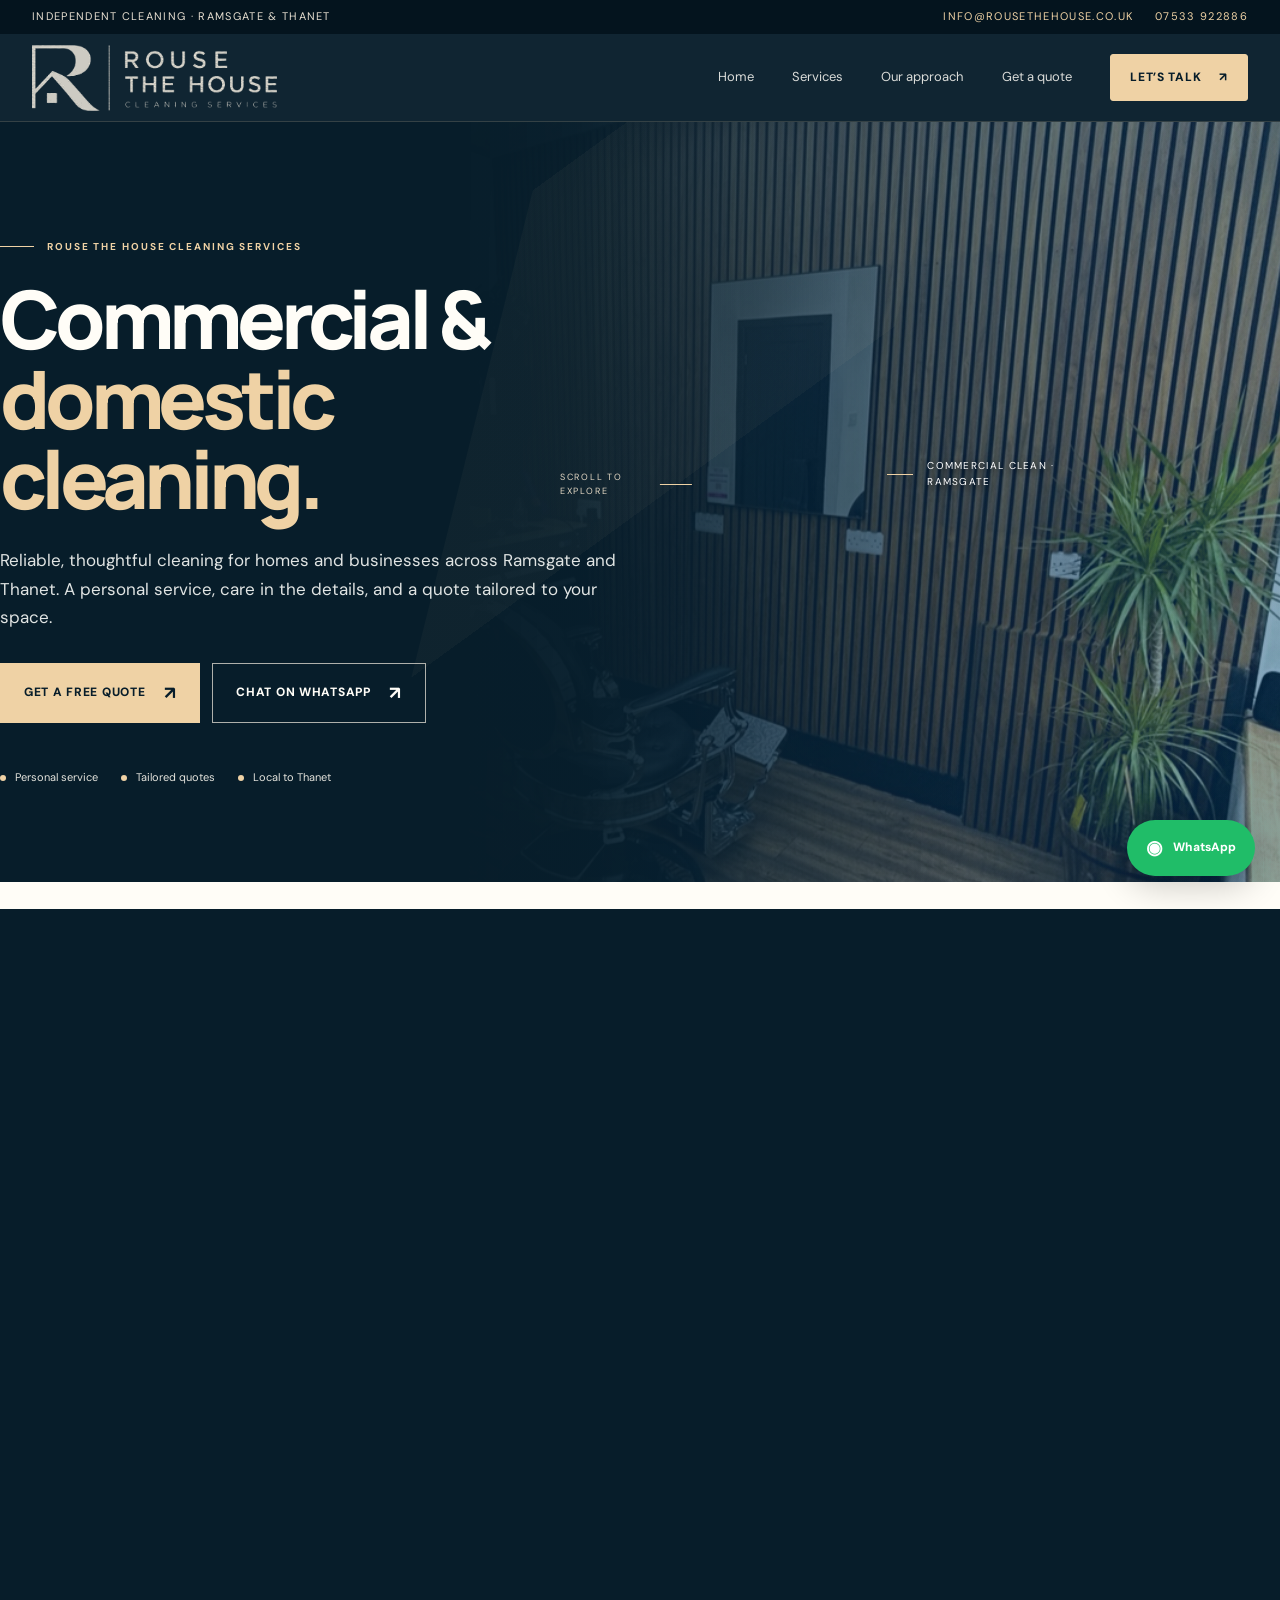
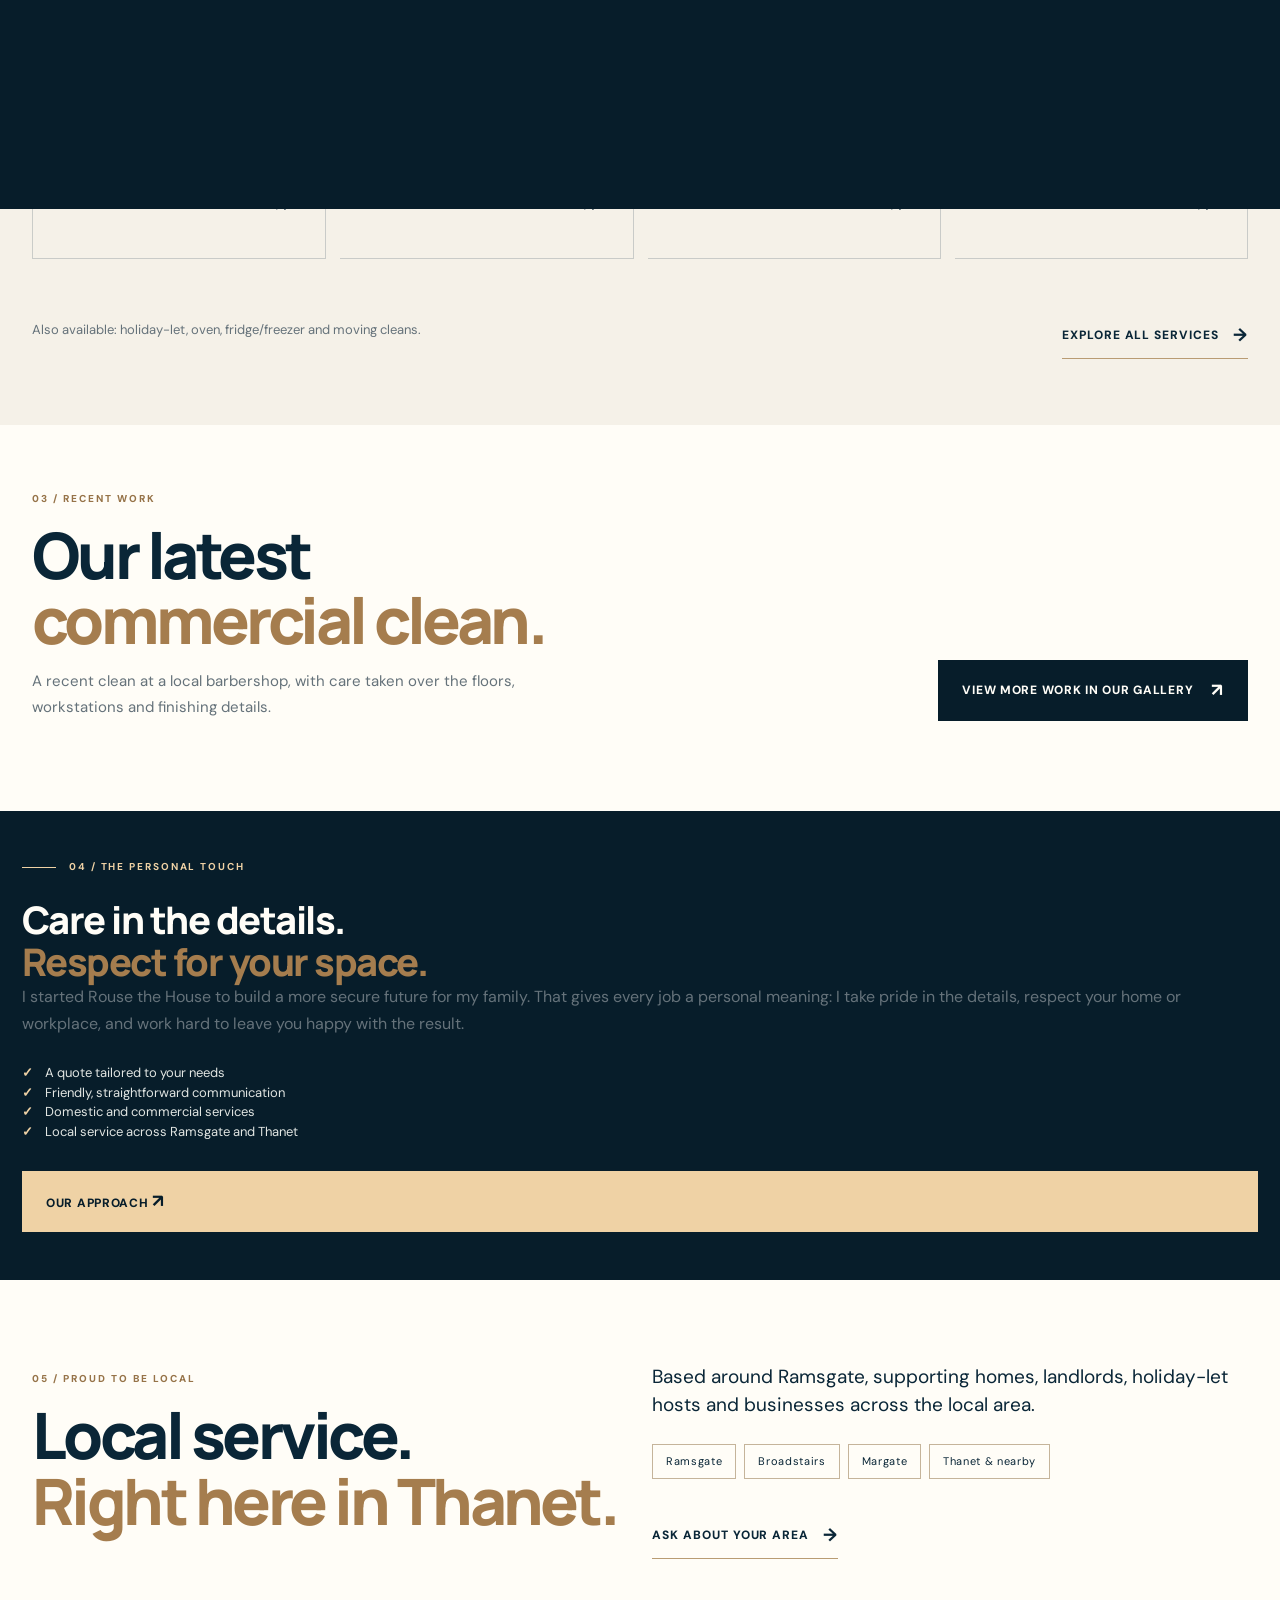
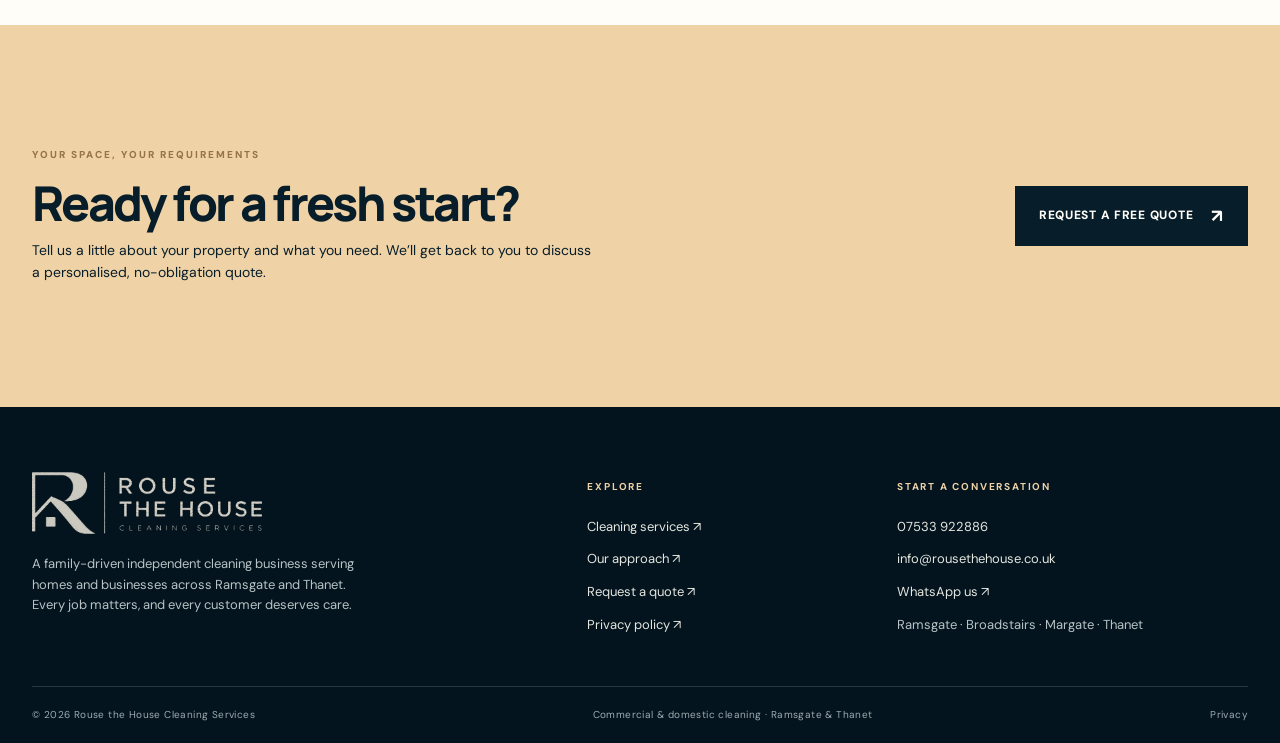
==== commit f80b40bb: "Add files via upload" ====
--- a/index.html
+++ b/index.html
@@ -33,19 +33,13 @@
 </style>
 
 
-<style id="hero-video-crossfade-blue-tint">
-.hero .hero-media{position:absolute!important;inset:0!important;left:0!important;right:0!important;top:0!important;bottom:0!important;overflow:hidden!important;isolation:isolate!important;z-index:0!important;background:#071d2a!important;opacity:1!important}
-.hero .hero-media .hero-background-video{position:absolute!important;inset:0!important;width:100%!important;height:100%!important;display:block!important;object-fit:cover!important;object-position:center 45%!important;opacity:1!important;transform:none!important;animation:none!important}
-.hero .hero-media:after{content:"";position:absolute;inset:0;z-index:1;pointer-events:none;background:linear-gradient(105deg,rgba(4,28,48,.72) 0%,rgba(5,58,102,.43) 48%,rgba(5,82,145,.30) 100%),rgba(8,76,132,.18)}
-.hero:before{z-index:1!important;background:linear-gradient(90deg,rgba(7,29,42,.92) 0%,rgba(7,29,42,.80) 32%,rgba(7,29,42,.48) 57%,rgba(7,29,42,.20) 100%)!important;pointer-events:none}
-.hero:after{z-index:1!important;pointer-events:none}
-.hero>.container,.hero-caption,.scroll-cue,.side-note{position:relative;z-index:2}
-.hero-caption,.scroll-cue,.side-note{position:absolute}
-@media(max-width:760px){.hero .hero-media{inset:0!important;opacity:1!important}.hero .hero-media .hero-background-video{object-position:center center!important}.hero:before{background:linear-gradient(0deg,rgba(7,29,42,.94) 0%,rgba(7,29,42,.76) 36%,rgba(5,48,83,.36) 100%)!important}.hero .hero-content{position:relative;z-index:2}}
-@media(prefers-reduced-motion:reduce){.hero .hero-background-video{display:none!important}.hero .hero-media{background:#123b5e url("assets/hero-barbershop-chair.jpg") center/cover no-repeat!important}}
-</style>
 </head><body><div class="topline"><div class="container"><span>Independent cleaning · Ramsgate &amp; Thanet</span><div class="topline-contact"><a href="mailto:info@rousethehouse.co.uk">info@rousethehouse.co.uk</a><a href="tel:07533922886">07533 922886</a></div></div></div><header class="site-header"><div class="container nav-wrap"><a class="brand" href="index.html" aria-label="Rouse the House home"><img src="assets/rouse-house-full-logo-light.png" alt="Rouse the House Cleaning Services"></a><button class="menu-toggle" aria-label="Open navigation" aria-expanded="false">☰</button><nav class="nav-links"><a href="index.html">Home</a><a href="services.html">Services</a><a href="about.html">Our approach</a><a href="contact.html">Get a quote</a><a class="nav-cta" href="contact.html">Let’s talk <span>↗</span></a></nav></div></header><main>
-<section class="hero"><div class="hero-media"><video class="hero-background-video" autoplay muted loop playsinline preload="auto" poster="assets/hero-barbershop-chair.jpg" aria-label="Cleaning work showcase with smooth camera movement and fades"><source src="assets/hero-gta-pan-fade.mp4" type="video/mp4"></video></div><div class="container"><div class="hero-content"><div class="eyebrow hero-animate">Rouse the House Cleaning Services</div><h1 class="hero-animate">Commercial &amp;<br><em>domestic cleaning.</em></h1><p class="hero-copy hero-animate">Reliable, thoughtful cleaning for homes and businesses across Ramsgate and Thanet. A personal service, care in the details, and a quote tailored to your space.</p><div class="hero-actions hero-animate"><a class="button" href="contact.html">Get a free quote <span>↗</span></a><a class="button button-outline" href="https://wa.me/447533922886?text=Hi%20Rouse%20the%20House%2C%20I%27d%20like%20a%20cleaning%20quote." target="_blank" rel="noopener">Chat on WhatsApp <span>↗</span></a></div><div class="hero-meta hero-animate"><span><i></i> Personal service</span><span><i></i> Tailored quotes</span><span><i></i> Local to Thanet</span></div></div></div><div class="hero-caption">Commercial clean · Ramsgate</div><div class="scroll-cue">Scroll to explore</div><div class="side-note">ROUSE THE HOUSE · CLEANING SERVICES</div></section>
+<section class="hero"><div class="hero-media hero-slideshow" aria-label="Examples of cleaning work">
+<img class="hero-photo is-active" src="assets/barbershop-wide-2.jpg" alt="Cleaned barbershop interior" fetchpriority="high">
+<img class="hero-photo" src="assets/hero-oven-clean.jpg" alt="Oven deep cleaning work" loading="eager">
+<img class="hero-photo" src="assets/hero-shower-clean.jpg" alt="Clean bathroom shower and tiles" loading="eager">
+<img class="hero-photo" src="assets/hero-barbershop-chair.jpg" alt="Recently cleaned barbershop chair" loading="eager">
+</div><div class="container"><div class="hero-content"><div class="eyebrow hero-animate">Rouse the House Cleaning Services</div><h1 class="hero-animate">Commercial &amp;<br><em>domestic cleaning.</em></h1><p class="hero-copy hero-animate">Reliable, thoughtful cleaning for homes and businesses across Ramsgate and Thanet. A personal service, care in the details, and a quote tailored to your space.</p><div class="hero-actions hero-animate"><a class="button" href="contact.html">Get a free quote <span>↗</span></a><a class="button button-outline" href="https://wa.me/447533922886?text=Hi%20Rouse%20the%20House%2C%20I%27d%20like%20a%20cleaning%20quote." target="_blank" rel="noopener">Chat on WhatsApp <span>↗</span></a></div><div class="hero-meta hero-animate"><span><i></i> Personal service</span><span><i></i> Tailored quotes</span><span><i></i> Local to Thanet</span></div></div></div><div class="hero-caption">Commercial clean · Ramsgate</div><div class="scroll-cue">Scroll to explore</div><div class="side-note">ROUSE THE HOUSE · CLEANING SERVICES</div></section>
 <section class="section"><div class="container split"><div class="reveal"><div class="number-kicker">01 / A different kind of clean</div><h2 class="section-title">A local business.<br><em>A personal promise.</em></h2></div><div class="reveal from-right"><p class="lead">I’m building Rouse the House to create a better future for my family.</p><p class="body-copy">As a dad, my family is the reason I put everything into this business. Every customer trusts me with their space, and I take that trust seriously. Doing a job properly isn’t just good business to me — it’s part of building something my family can be proud of. I want every customer to feel looked after, because letting a customer down would mean letting down the people I’m working so hard for.</p><a class="text-arrow" href="about.html">Meet Rouse the House <span>→</span></a></div></div></section>
 <section class="section section-soft"><div class="container"><div class="service-intro reveal"><div><div class="number-kicker">02 / What we do</div><h2 class="section-title">Your space.<br><em>Our attention to detail.</em></h2></div><p class="body-copy">From regular home care to one-off deep cleans and commercial spaces, let’s work out what you need.</p></div><div class="service-grid reveal-stagger"><a class="service-card" href="services.html#domestic"><div class="service-top"><span class="service-num">01 / HOME</span><span class="service-icon"><svg viewBox="0 0 48 48" aria-hidden="true" focusable="false"><path d="M5 22.5 24 6l19 16.5"/><path d="M10.5 20v21h27V20"/><path d="M20 41V28h8v13"/></svg></span></div><h3>Domestic cleaning</h3><p>Regular or one-off help to keep your home feeling fresh, comfortable and cared for.</p><span class="service-link">Explore service <b>↗</b></span></a><a class="service-card" href="services.html#deep"><div class="service-top"><span class="service-num">02 / DETAIL</span><span class="service-icon"><svg viewBox="0 0 48 48" aria-hidden="true" focusable="false"><path d="M24 5v11M24 32v11M5 24h11M32 24h11M10.6 10.6l7.8 7.8M29.6 29.6l7.8 7.8M37.4 10.6l-7.8 7.8M18.4 29.6l-7.8 7.8"/><circle cx="24" cy="24" r="5"/></svg></span></div><h3>Deep cleaning</h3><p>A more detailed clean for the areas that need extra time and attention.</p><span class="service-link">Explore service <b>↗</b></span></a><a class="service-card" href="services.html#tenancy"><div class="service-top"><span class="service-num">03 / PROPERTY</span><span class="service-icon"><svg viewBox="0 0 48 48" aria-hidden="true" focusable="false"><path d="M8 42V7h32v35"/><path d="M17 42V19h14v23"/><path d="M21 24h6M21 29h6M21 34h6"/><path d="M4 42h40"/></svg></span></div><h3>End-of-tenancy</h3><p>Move-out and property cleans to help prepare a space for its next chapter.</p><span class="service-link">Explore service <b>↗</b></span></a><a class="service-card" href="services.html#commercial"><div class="service-top"><span class="service-num">04 / BUSINESS</span><span class="service-icon"><svg viewBox="0 0 48 48" aria-hidden="true" focusable="false"><path d="M5 42V19h14v23M19 42V6h15v36M34 42V25h9v17M2 42h44"/><path d="M10 25h4M10 31h4M10 37h4M24 12h5M24 19h5M24 26h5M24 33h5M38 30h2M38 36h2"/></svg></span></div><h3>Commercial cleaning</h3><p>Cleaning support for local businesses, workplaces and shared spaces.</p><span class="service-link">Explore service <b>↗</b></span></a></div><div class="work-cta reveal"><p>Also available: holiday-let, oven, fridge/freezer and moving cleans.</p><a class="text-arrow" href="services.html">Explore all services <span>→</span></a></div></div></section>
 <section class="section latest-work"><div class="container"><div class="latest-work-head reveal"><div><div class="number-kicker">03 / Recent work</div><h2 class="section-title">Our latest<br><em>commercial clean.</em></h2><p class="body-copy">A recent clean at a local barbershop, with care taken over the floors, workstations and finishing details.</p></div><a class="button button-dark" href="services.html">View more work in our gallery <span>↗</span></a></div></div></section>
--- a/style.css
+++ b/style.css
@@ -475,3 +475,42 @@
 .hero .hero-media { position:absolute !important; inset:0 !important; display:block !important; }
 .hero .hero-media img.hero-slide { opacity:0 !important; visibility:visible !important; }
 .hero .hero-media img.hero-slide.active { opacity:1 !important; visibility:visible !important; }
+
+
+/* Native photo slideshow: no video element, no play control, iOS-friendly. */
+.hero .hero-media.hero-slideshow {
+  position:absolute!important; inset:0!important; overflow:hidden!important;
+  isolation:isolate!important; z-index:0!important; background:#071d2a!important;
+}
+.hero .hero-media.hero-slideshow .hero-photo {
+  position:absolute!important; inset:0!important; display:block!important;
+  width:100%!important; height:100%!important; max-width:none!important;
+  object-fit:cover!important; object-position:center 45%!important;
+  opacity:0!important; visibility:visible!important; z-index:1!important;
+  transform:scale(1.08) translate3d(0,0,0)!important;
+  transition:opacity 1.65s ease-in-out!important;
+  animation:none!important; will-change:opacity,transform;
+  backface-visibility:hidden;
+}
+.hero .hero-media.hero-slideshow .hero-photo.is-active {
+  opacity:1!important; z-index:2!important;
+  animation:rouseSlowPan 8s ease-in-out both!important;
+}
+.hero .hero-media.hero-slideshow:after {
+  content:""; position:absolute; inset:0; z-index:3; pointer-events:none;
+  background:linear-gradient(105deg,rgba(4,28,48,.72) 0%,rgba(5,58,102,.43) 48%,rgba(5,82,145,.30) 100%),rgba(8,76,132,.18);
+}
+.hero:before { z-index:3!important; pointer-events:none!important; }
+.hero:after { z-index:3!important; pointer-events:none!important; }
+.hero>.container,.hero-caption,.scroll-cue,.side-note {position:relative;z-index:4}
+@keyframes rouseSlowPan {
+  0% { transform:scale(1.06) translate3d(.7%,.25%,0)!important; }
+  100% { transform:scale(1.16) translate3d(-1.2%,-.65%,0)!important; }
+}
+@media(max-width:760px) {
+ .hero .hero-media.hero-slideshow .hero-photo {object-position:center center!important}
+ .hero .hero-media.hero-slideshow:after {background:linear-gradient(0deg,rgba(7,29,42,.40) 0%,rgba(5,48,83,.20) 100%),rgba(8,76,132,.16)}
+}
+@media(prefers-reduced-motion:reduce) {
+ .hero .hero-media.hero-slideshow .hero-photo {animation:none!important;transition:opacity .25s linear!important;transform:scale(1.03)!important}
+}
